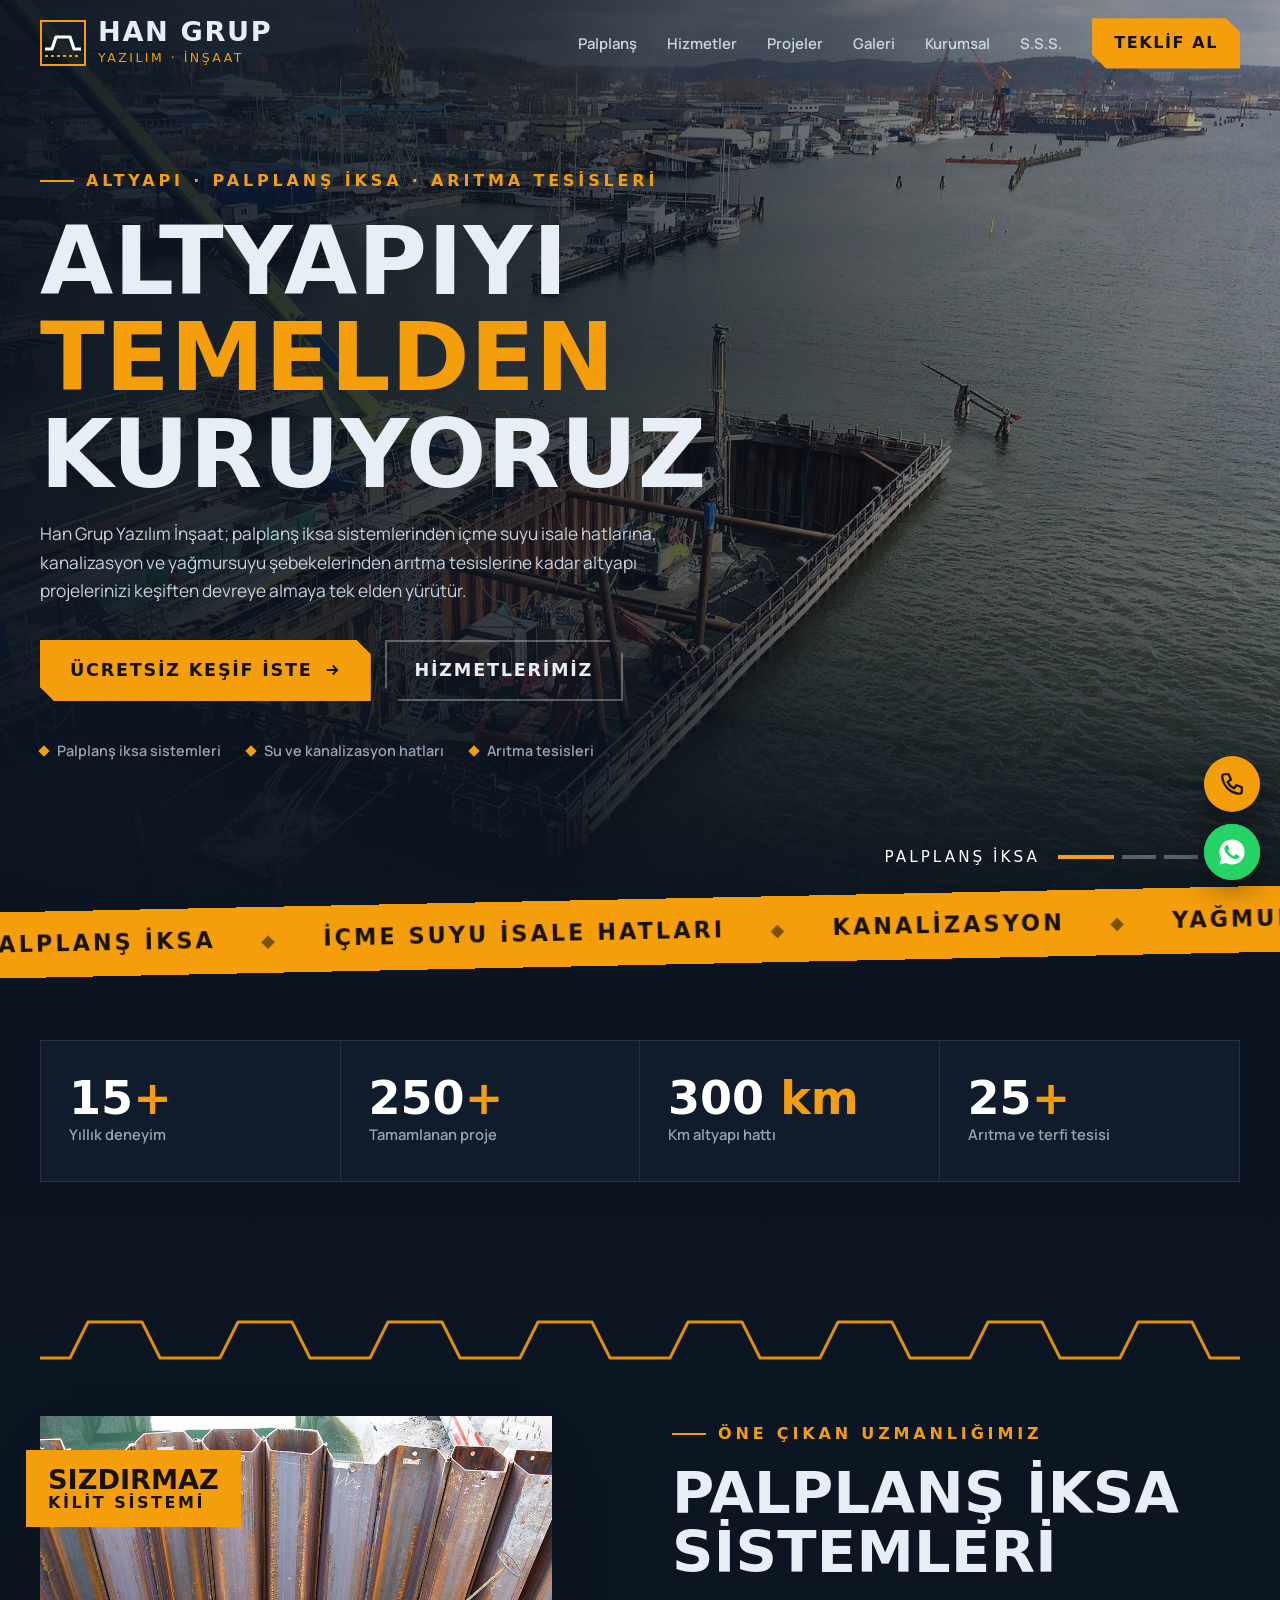
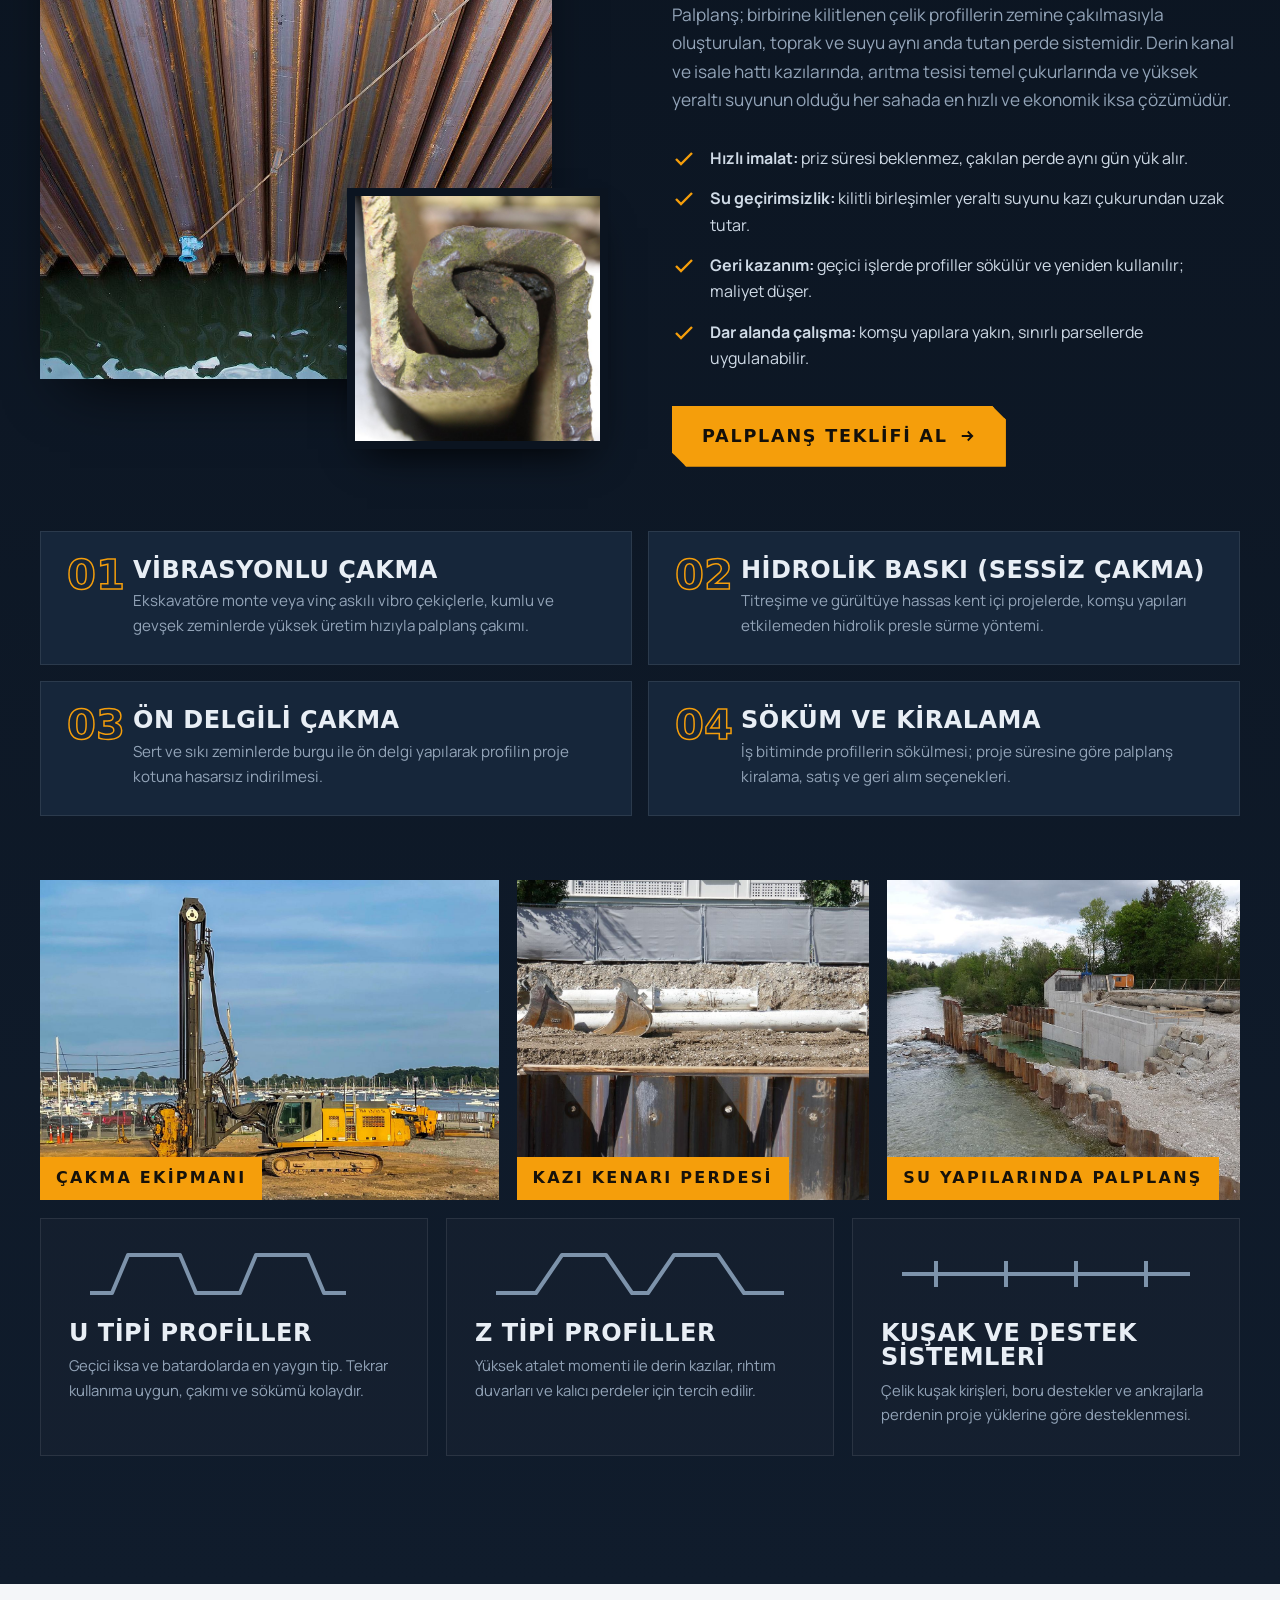
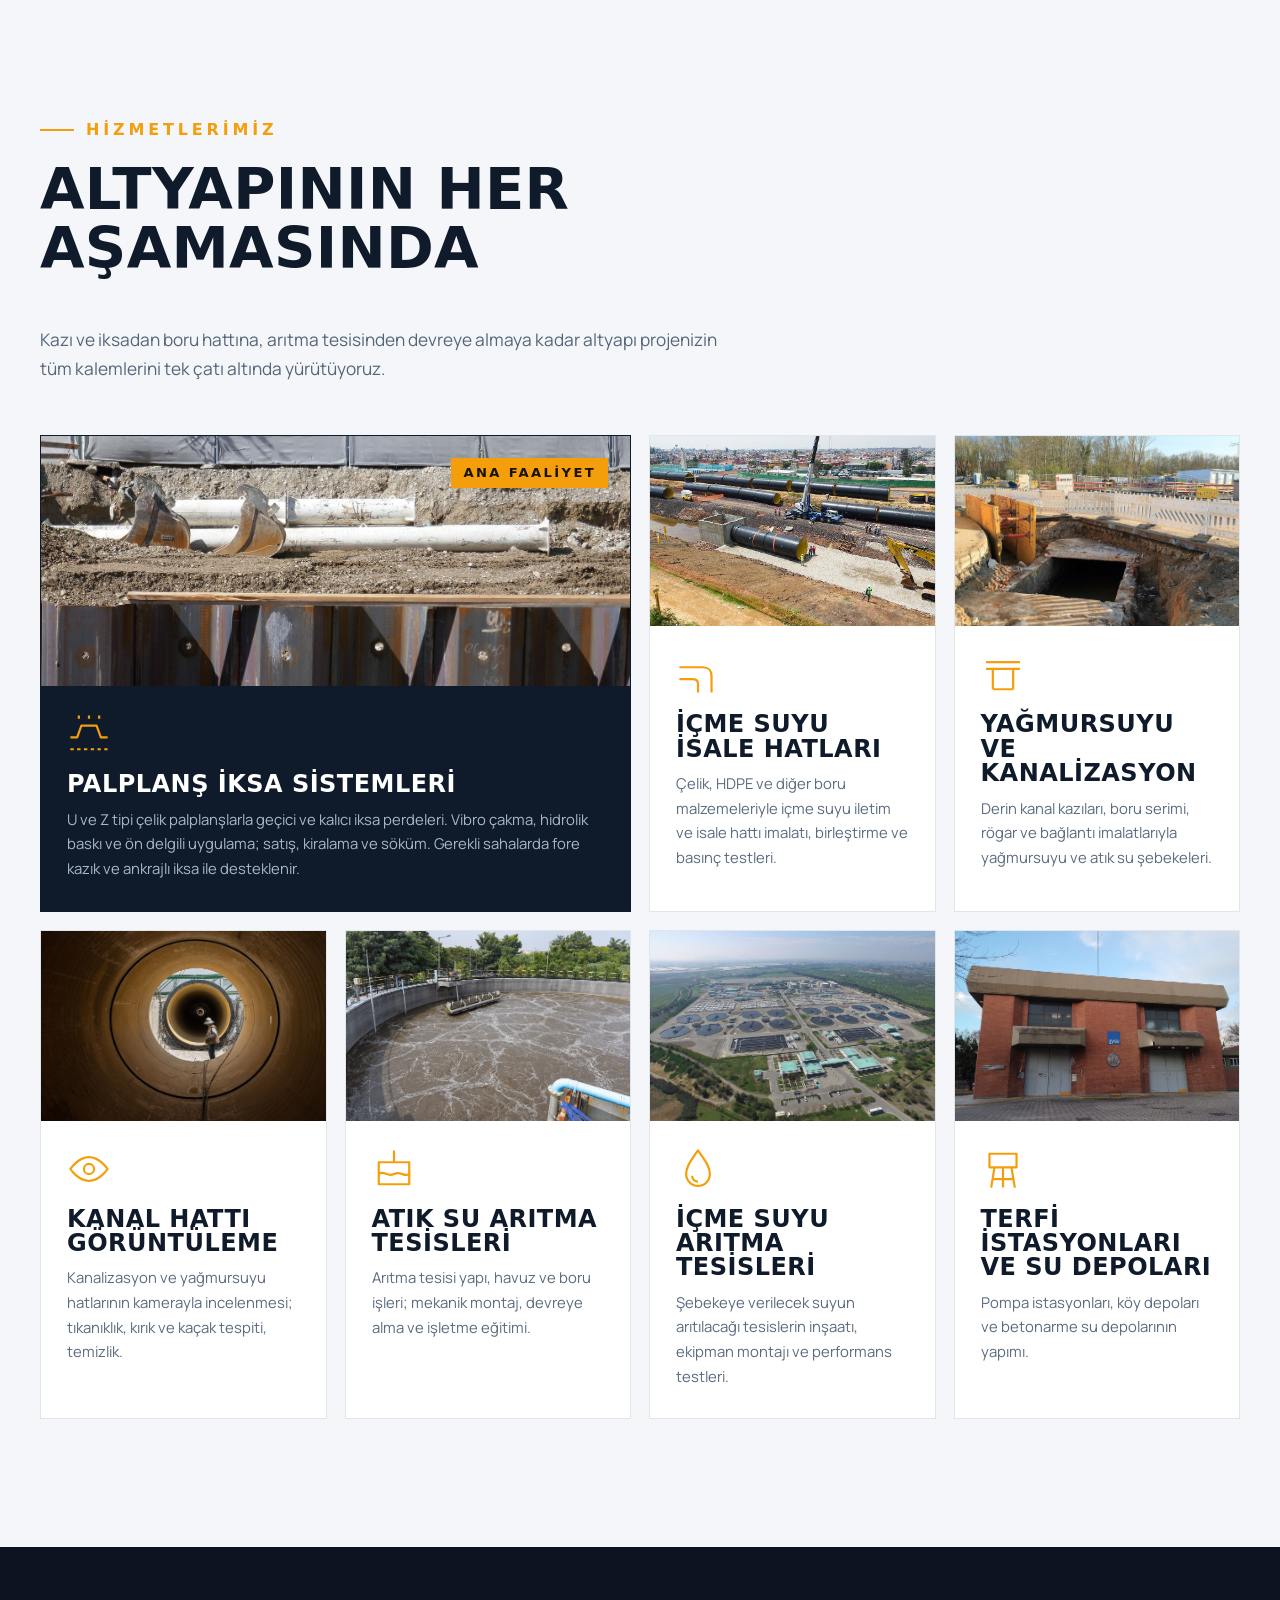
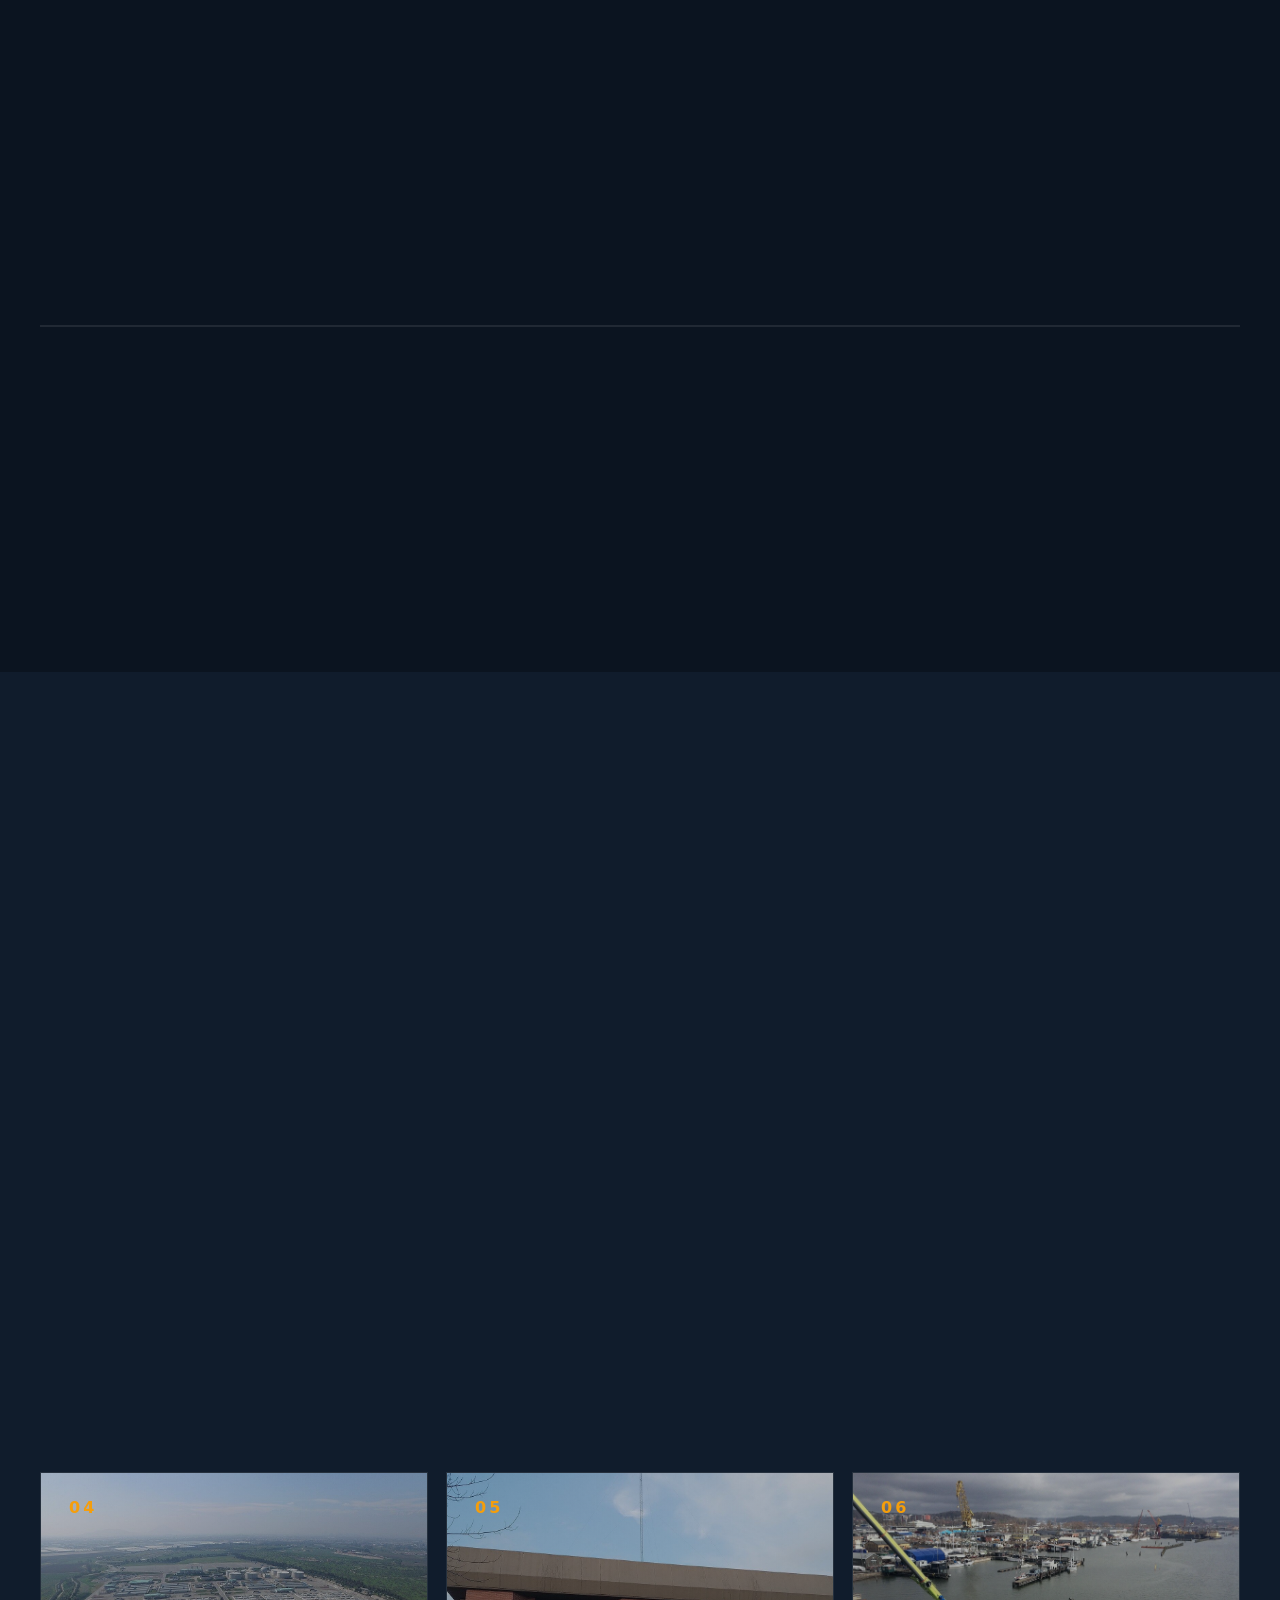
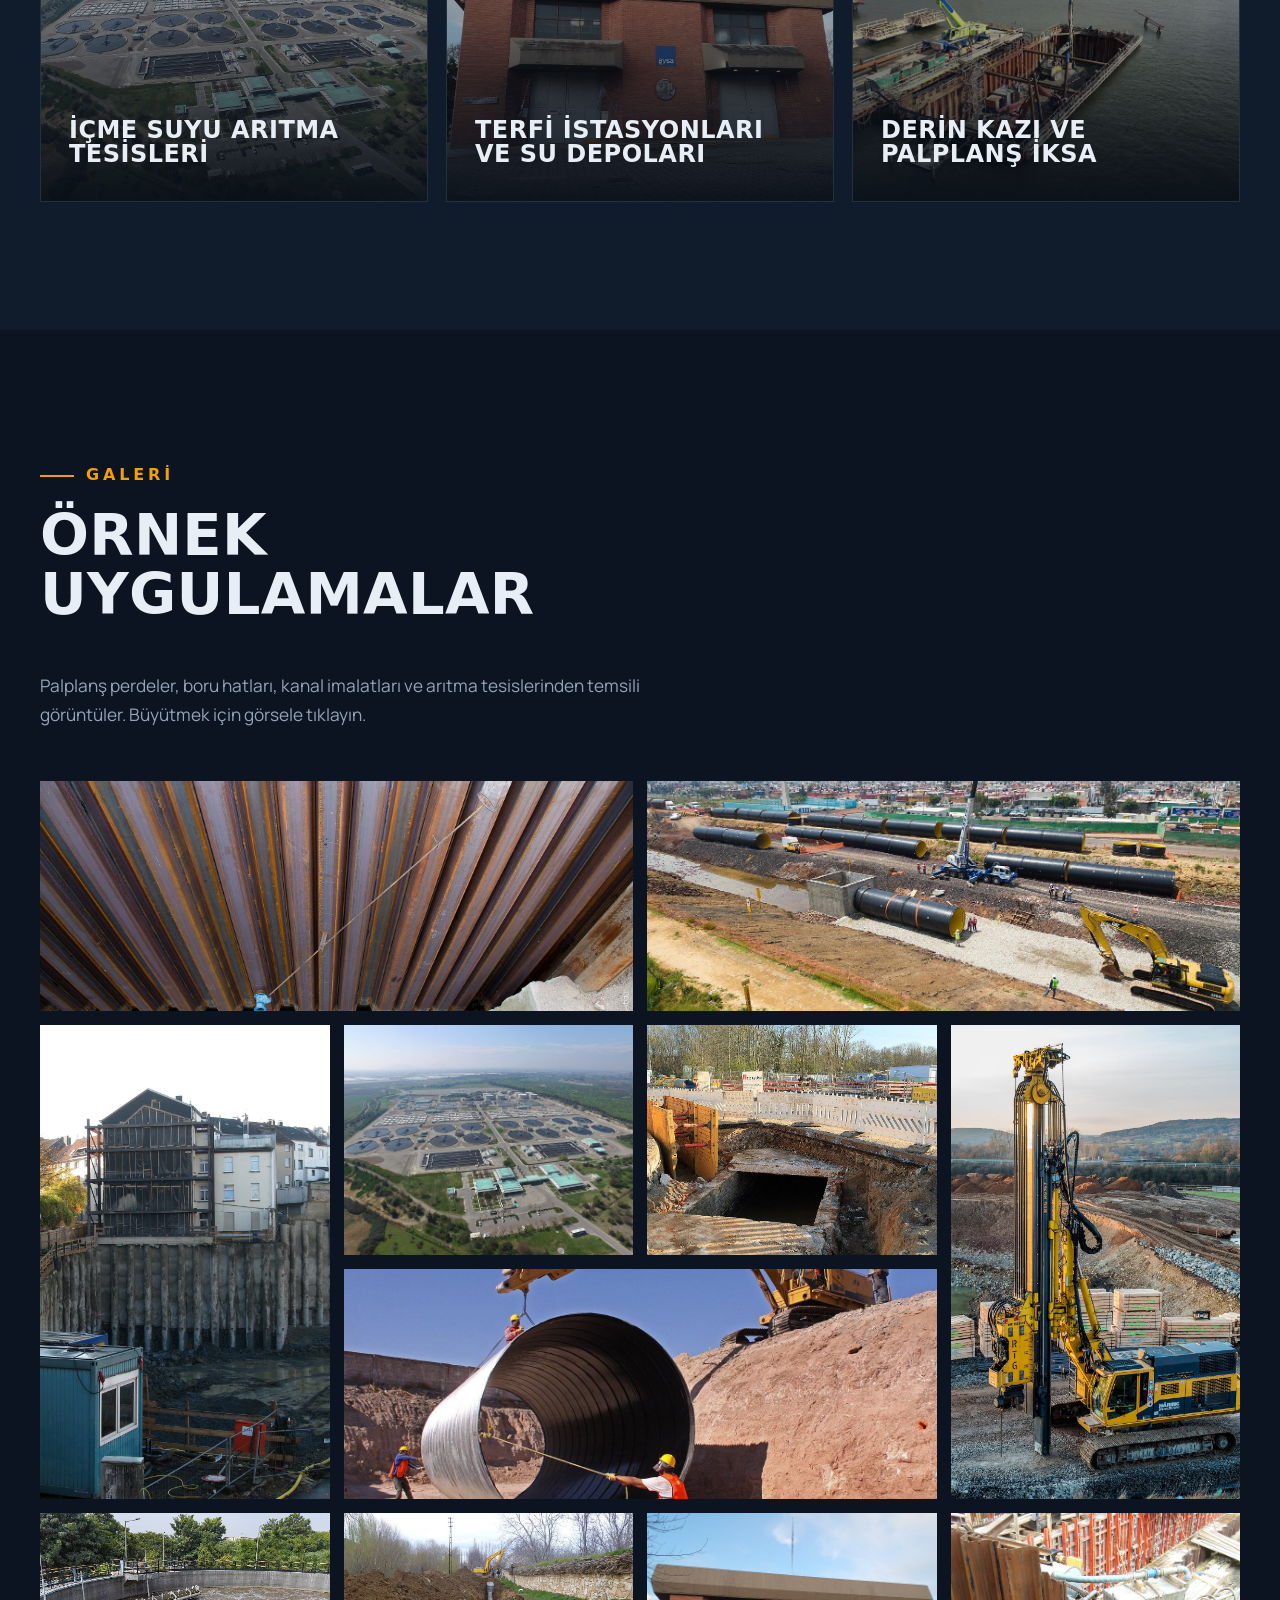
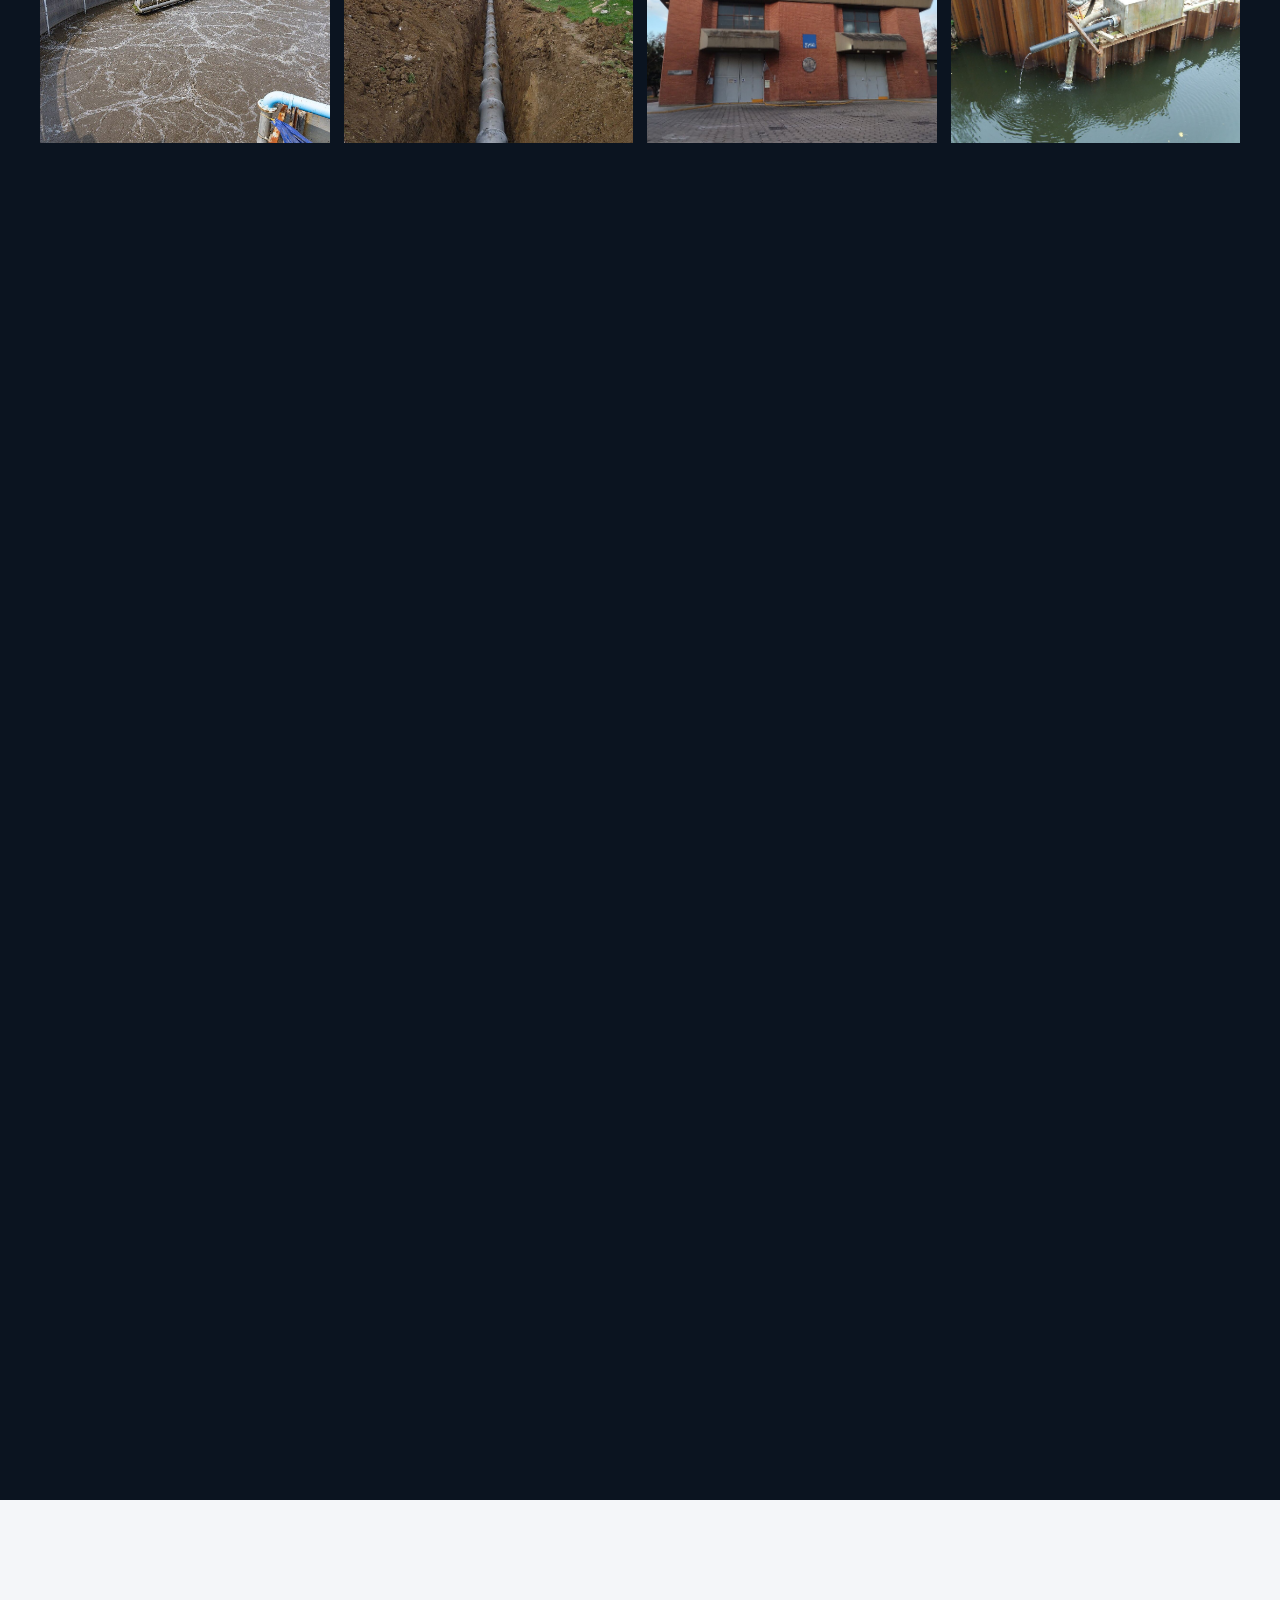
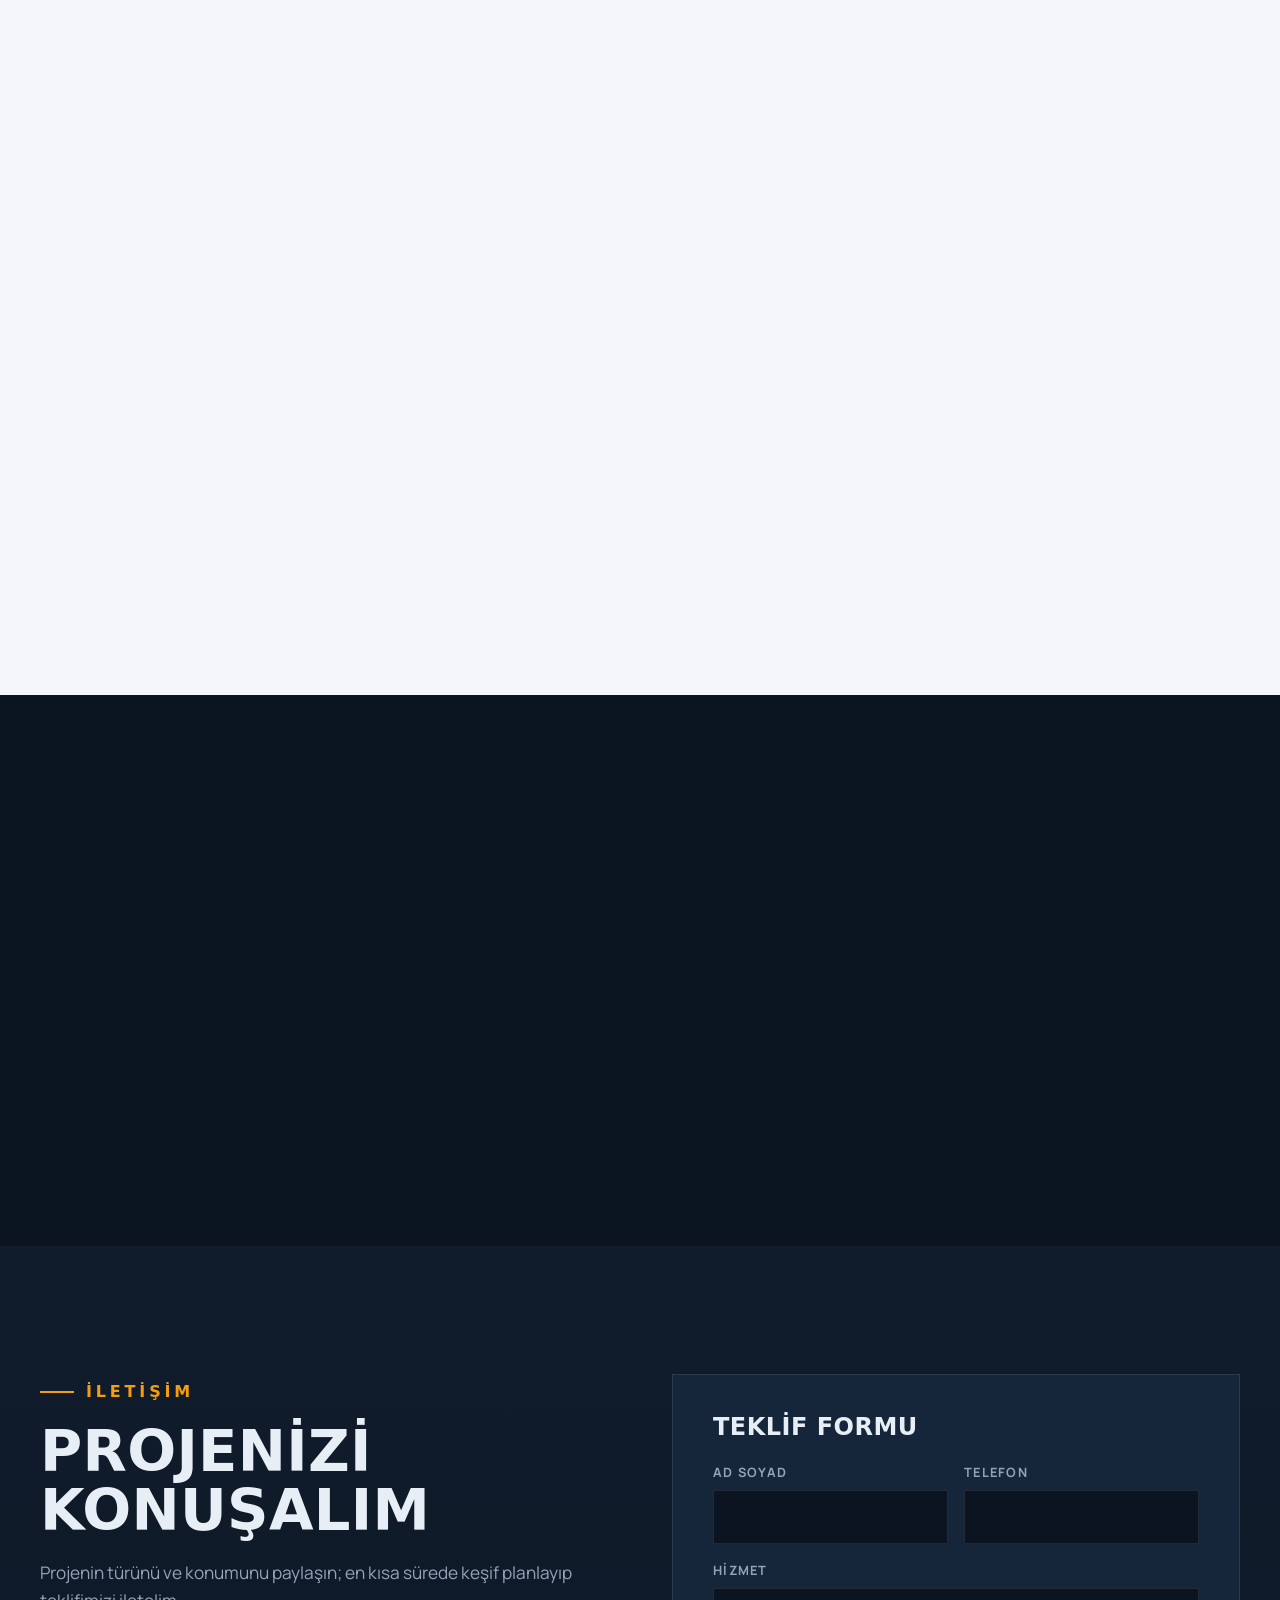
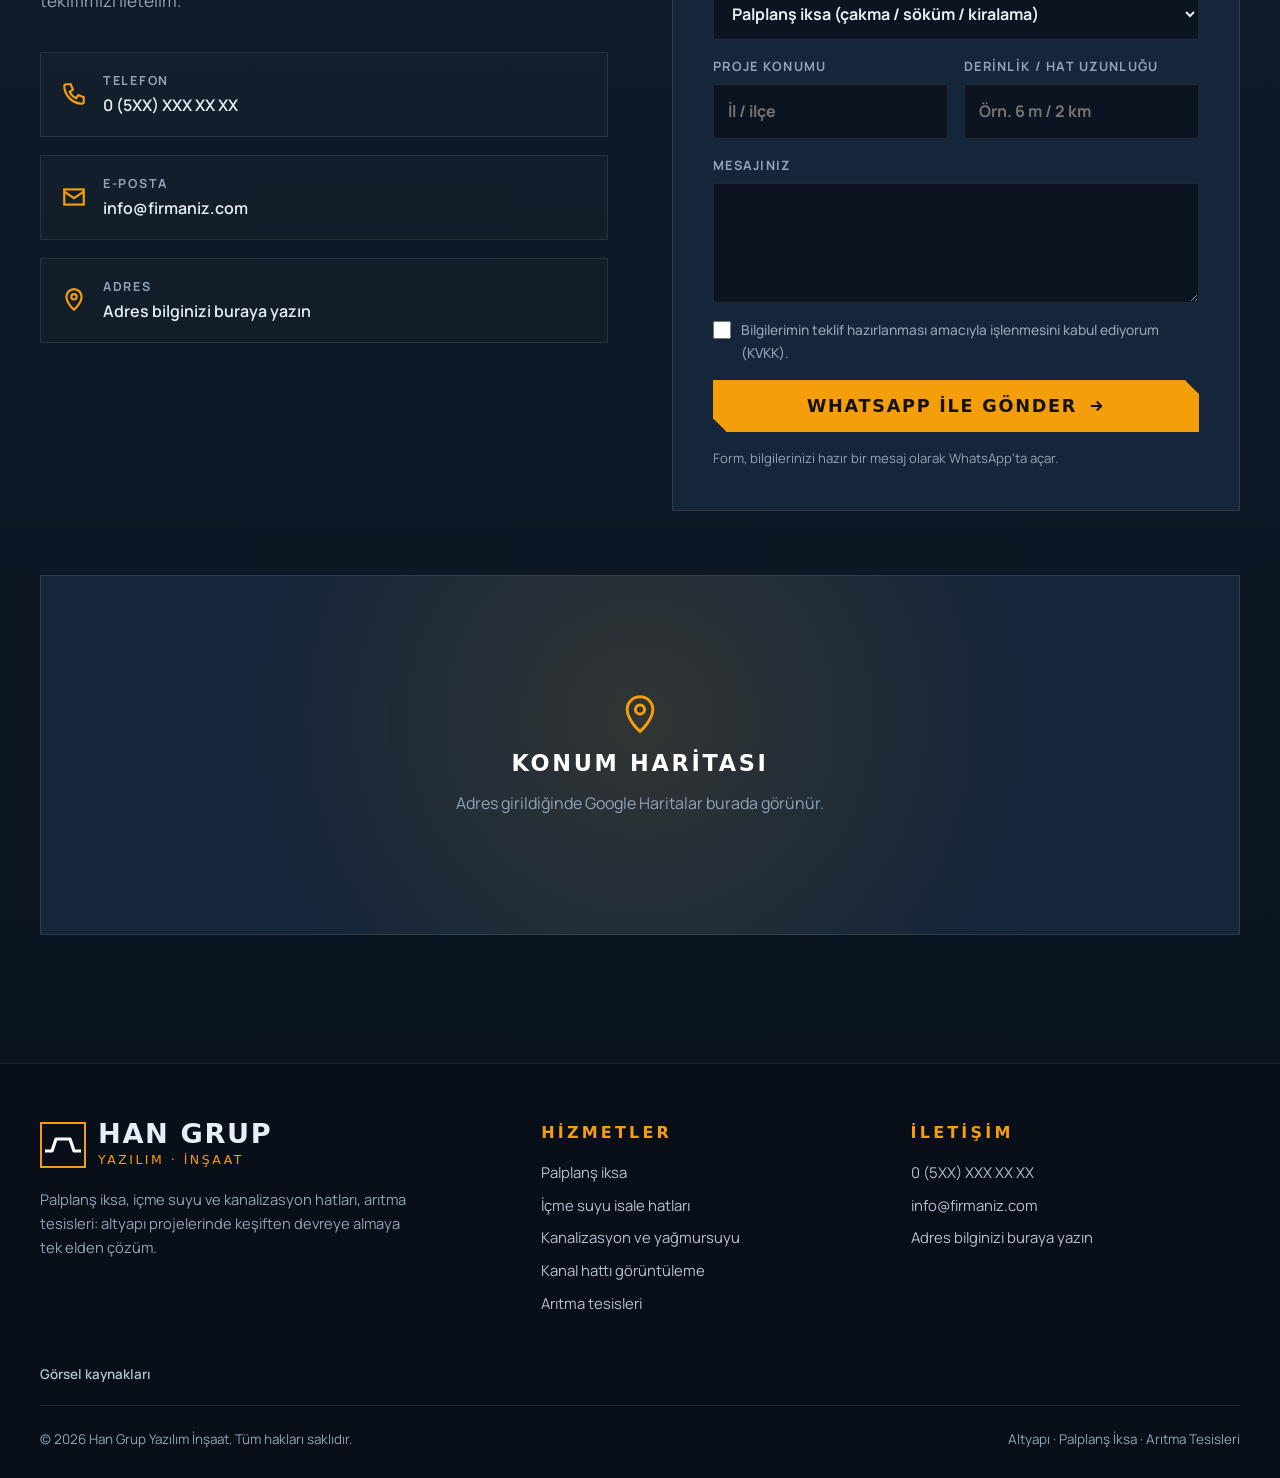
==== index.html @ 37f7a282 "Restructure site around full infrastructure scope: palplanş iksa, water and sewer lines, treatment p" ====
<!DOCTYPE html>
<html lang="tr">
<head>
<meta charset="utf-8">
<meta name="viewport" content="width=device-width, initial-scale=1">
<title>Han Grup Yazılım İnşaat | Altyapı, Palplanş İksa ve Arıtma Tesisleri</title>
<meta name="description" content="Han Grup Yazılım İnşaat; palplanş iksa sistemleri, içme suyu isale hatları, kanalizasyon ve yağmursuyu şebekeleri, kanal hattı görüntüleme ile atık su ve içme suyu arıtma tesisleri inşaatı.">
<meta name="theme-color" content="#0b1420">
<meta property="og:type" content="website">
<meta property="og:locale" content="tr_TR">
<meta property="og:title" content="Han Grup Yazılım İnşaat | Altyapı, Palplanş İksa ve Arıtma Tesisleri">
<meta property="og:description" content="Palplanş iksa, su ve kanalizasyon hatları, arıtma tesisleri: altyapı projelerinde keşiften devreye almaya tek elden çözüm.">
<meta property="og:image" content="assets/img/hero-batardo.jpg">
<meta name="twitter:card" content="summary_large_image">
<link rel="icon" href="data:image/svg+xml,%3Csvg xmlns='http://www.w3.org/2000/svg' viewBox='0 0 32 32'%3E%3Crect width='32' height='32' rx='6' fill='%230b1420'/%3E%3Cpath d='M4 20h5l3-8h8l3 8h5' fill='none' stroke='%23f59e0b' stroke-width='3' stroke-linejoin='round'/%3E%3C/svg%3E">
<style>
@font-face{font-family:"Barlow Condensed";font-weight:500;font-display:swap;src:url(assets/fonts/barlow-condensed-latin-ext-500-normal.woff2) format("woff2");unicode-range:U+0100-02BA,U+02BD-02C5,U+02C7-02CC,U+02CE-02D7,U+02DD-02FF,U+0304,U+0308,U+0329,U+1D00-1DBF,U+1E00-1E9F,U+1EF2-1EFF,U+2020,U+20A0-20AB,U+20AD-20C0,U+2113,U+2C60-2C7F,U+A720-A7FF}
@font-face{font-family:"Barlow Condensed";font-weight:500;font-display:swap;src:url(assets/fonts/barlow-condensed-latin-500-normal.woff2) format("woff2");unicode-range:U+0000-00FF,U+0131,U+0152-0153,U+02BB-02BC,U+02C6,U+02DA,U+02DC,U+0304,U+0308,U+0329,U+2000-206F,U+20AC,U+2122,U+2191,U+2193,U+2212,U+2215,U+FEFF,U+FFFD}
@font-face{font-family:"Barlow Condensed";font-weight:600;font-display:swap;src:url(assets/fonts/barlow-condensed-latin-ext-600-normal.woff2) format("woff2");unicode-range:U+0100-02BA,U+02BD-02C5,U+02C7-02CC,U+02CE-02D7,U+02DD-02FF,U+0304,U+0308,U+0329,U+1D00-1DBF,U+1E00-1E9F,U+1EF2-1EFF,U+2020,U+20A0-20AB,U+20AD-20C0,U+2113,U+2C60-2C7F,U+A720-A7FF}
@font-face{font-family:"Barlow Condensed";font-weight:600;font-display:swap;src:url(assets/fonts/barlow-condensed-latin-600-normal.woff2) format("woff2");unicode-range:U+0000-00FF,U+0131,U+0152-0153,U+02BB-02BC,U+02C6,U+02DA,U+02DC,U+0304,U+0308,U+0329,U+2000-206F,U+20AC,U+2122,U+2191,U+2193,U+2212,U+2215,U+FEFF,U+FFFD}
@font-face{font-family:"Barlow Condensed";font-weight:700;font-display:swap;src:url(assets/fonts/barlow-condensed-latin-ext-700-normal.woff2) format("woff2");unicode-range:U+0100-02BA,U+02BD-02C5,U+02C7-02CC,U+02CE-02D7,U+02DD-02FF,U+0304,U+0308,U+0329,U+1D00-1DBF,U+1E00-1E9F,U+1EF2-1EFF,U+2020,U+20A0-20AB,U+20AD-20C0,U+2113,U+2C60-2C7F,U+A720-A7FF}
@font-face{font-family:"Barlow Condensed";font-weight:700;font-display:swap;src:url(assets/fonts/barlow-condensed-latin-700-normal.woff2) format("woff2");unicode-range:U+0000-00FF,U+0131,U+0152-0153,U+02BB-02BC,U+02C6,U+02DA,U+02DC,U+0304,U+0308,U+0329,U+2000-206F,U+20AC,U+2122,U+2191,U+2193,U+2212,U+2215,U+FEFF,U+FFFD}
@font-face{font-family:"Manrope";font-weight:400;font-display:swap;src:url(assets/fonts/manrope-latin-ext-400-normal.woff2) format("woff2");unicode-range:U+0100-02BA,U+02BD-02C5,U+02C7-02CC,U+02CE-02D7,U+02DD-02FF,U+0304,U+0308,U+0329,U+1D00-1DBF,U+1E00-1E9F,U+1EF2-1EFF,U+2020,U+20A0-20AB,U+20AD-20C0,U+2113,U+2C60-2C7F,U+A720-A7FF}
@font-face{font-family:"Manrope";font-weight:400;font-display:swap;src:url(assets/fonts/manrope-latin-400-normal.woff2) format("woff2");unicode-range:U+0000-00FF,U+0131,U+0152-0153,U+02BB-02BC,U+02C6,U+02DA,U+02DC,U+0304,U+0308,U+0329,U+2000-206F,U+20AC,U+2122,U+2191,U+2193,U+2212,U+2215,U+FEFF,U+FFFD}
@font-face{font-family:"Manrope";font-weight:500;font-display:swap;src:url(assets/fonts/manrope-latin-ext-500-normal.woff2) format("woff2");unicode-range:U+0100-02BA,U+02BD-02C5,U+02C7-02CC,U+02CE-02D7,U+02DD-02FF,U+0304,U+0308,U+0329,U+1D00-1DBF,U+1E00-1E9F,U+1EF2-1EFF,U+2020,U+20A0-20AB,U+20AD-20C0,U+2113,U+2C60-2C7F,U+A720-A7FF}
@font-face{font-family:"Manrope";font-weight:500;font-display:swap;src:url(assets/fonts/manrope-latin-500-normal.woff2) format("woff2");unicode-range:U+0000-00FF,U+0131,U+0152-0153,U+02BB-02BC,U+02C6,U+02DA,U+02DC,U+0304,U+0308,U+0329,U+2000-206F,U+20AC,U+2122,U+2191,U+2193,U+2212,U+2215,U+FEFF,U+FFFD}
@font-face{font-family:"Manrope";font-weight:600;font-display:swap;src:url(assets/fonts/manrope-latin-ext-600-normal.woff2) format("woff2");unicode-range:U+0100-02BA,U+02BD-02C5,U+02C7-02CC,U+02CE-02D7,U+02DD-02FF,U+0304,U+0308,U+0329,U+1D00-1DBF,U+1E00-1E9F,U+1EF2-1EFF,U+2020,U+20A0-20AB,U+20AD-20C0,U+2113,U+2C60-2C7F,U+A720-A7FF}
@font-face{font-family:"Manrope";font-weight:600;font-display:swap;src:url(assets/fonts/manrope-latin-600-normal.woff2) format("woff2");unicode-range:U+0000-00FF,U+0131,U+0152-0153,U+02BB-02BC,U+02C6,U+02DA,U+02DC,U+0304,U+0308,U+0329,U+2000-206F,U+20AC,U+2122,U+2191,U+2193,U+2212,U+2215,U+FEFF,U+FFFD}
@font-face{font-family:"Manrope";font-weight:700;font-display:swap;src:url(assets/fonts/manrope-latin-ext-700-normal.woff2) format("woff2");unicode-range:U+0100-02BA,U+02BD-02C5,U+02C7-02CC,U+02CE-02D7,U+02DD-02FF,U+0304,U+0308,U+0329,U+1D00-1DBF,U+1E00-1E9F,U+1EF2-1EFF,U+2020,U+20A0-20AB,U+20AD-20C0,U+2113,U+2C60-2C7F,U+A720-A7FF}
@font-face{font-family:"Manrope";font-weight:700;font-display:swap;src:url(assets/fonts/manrope-latin-700-normal.woff2) format("woff2");unicode-range:U+0000-00FF,U+0131,U+0152-0153,U+02BB-02BC,U+02C6,U+02DA,U+02DC,U+0304,U+0308,U+0329,U+2000-206F,U+20AC,U+2122,U+2191,U+2193,U+2212,U+2215,U+FEFF,U+FFFD}
:root{
  --bg:#0b1420; --bg-2:#101c2c; --bg-3:#16263a;
  --line:rgba(255,255,255,.09);
  --text:#e8eef5; --muted:#93a4b8;
  --accent:#f59e0b; --accent-2:#ffb938;
  --steel:#7d93ab; --paper:#f4f6f9; --ink:#0f1b2a;
  --head:"Barlow Condensed","Arial Narrow",system-ui,sans-serif;
  --body:"Manrope",system-ui,-apple-system,"Segoe UI",sans-serif;
  --wrap:1200px;
}
*{box-sizing:border-box;margin:0;padding:0}
html{scroll-behavior:smooth;scroll-padding-top:84px;overflow-x:clip}
body{font-family:var(--body);background:var(--bg);color:var(--text);line-height:1.65;overflow-x:hidden;-webkit-font-smoothing:antialiased}
img,svg{max-width:100%;display:block}
a{color:inherit;text-decoration:none}
ul{list-style:none}
.wrap{width:min(var(--wrap),100% - 40px);margin-inline:auto}
h1,h2,h3{font-family:var(--head);font-weight:700;line-height:1.02;letter-spacing:.005em;text-transform:uppercase}
h2{font-size:clamp(2.2rem,5vw,3.6rem)}
h3{font-size:1.5rem;letter-spacing:.02em}
section{padding:clamp(72px,10vw,128px) 0;position:relative}
.eyebrow{display:inline-flex;align-items:center;gap:12px;font-family:var(--head);font-weight:600;font-size:1rem;letter-spacing:.24em;text-transform:uppercase;color:var(--accent);margin-bottom:18px}
.eyebrow::before{content:"";width:34px;height:2px;background:var(--accent)}
.hero .lead{color:#c6d2df}
.lead{color:var(--muted);font-size:1.08rem;max-width:62ch;margin-top:18px}
.btn{display:inline-flex;align-items:center;gap:10px;font-family:var(--head);font-weight:600;font-size:1.1rem;letter-spacing:.1em;text-transform:uppercase;padding:14px 28px;border:2px solid var(--accent);background:var(--accent);color:#14100a;cursor:pointer;transition:transform .25s,background .25s,color .25s,box-shadow .25s;clip-path:polygon(0 0,calc(100% - 14px) 0,100% 14px,100% 100%,14px 100%,0 calc(100% - 14px))}
.btn:hover{transform:translateY(-3px);background:var(--accent-2);border-color:var(--accent-2)}
.btn.ghost{background:transparent;color:var(--text);border-color:rgba(255,255,255,.3)}
.btn.ghost:hover{border-color:var(--accent);color:var(--accent)}
.btn svg{width:18px;height:18px;transition:transform .25s}
.btn:hover svg{transform:translateX(4px)}

/* ---------- Header ---------- */
header{position:fixed;inset:0 0 auto 0;z-index:50;transition:background .3s,box-shadow .3s,padding .3s;padding:18px 0}
header.scrolled{background:rgba(11,20,32,.92);backdrop-filter:blur(12px);box-shadow:0 1px 0 var(--line);padding:10px 0}
.nav{display:flex;align-items:center;justify-content:space-between;gap:24px}
.logo{display:flex;align-items:center;gap:12px}
.logo svg{width:46px;height:46px;flex:none}
.logo b{font-family:var(--head);font-size:1.7rem;letter-spacing:.06em;line-height:1;display:block}
.logo small{font-family:var(--head);font-size:.78rem;letter-spacing:.2em;color:var(--accent);text-transform:uppercase;display:block;margin-top:3px;white-space:nowrap}
.menu{display:flex;align-items:center;gap:30px}
.menu a:not(.btn){font-weight:600;font-size:.93rem;color:#c9d5e2;position:relative;padding:6px 0}
.menu a:not(.btn)::after{content:"";position:absolute;left:0;bottom:0;height:2px;width:100%;background:var(--accent);transform:scaleX(0);transform-origin:right;transition:transform .3s}
.menu a:not(.btn):hover::after,.menu a.active::after{transform:scaleX(1);transform-origin:left}
.menu a.active{color:#fff}
.menu .btn{padding:10px 20px;font-size:1rem}
.burger{display:none;background:none;border:0;width:44px;height:44px;cursor:pointer;position:relative}
.burger span{position:absolute;left:10px;right:10px;height:2px;background:#fff;transition:transform .3s,opacity .3s,top .3s}
.burger span:nth-child(1){top:14px}.burger span:nth-child(2){top:21px}.burger span:nth-child(3){top:28px}
.burger[aria-expanded=true] span:nth-child(1){top:21px;transform:rotate(45deg)}
.burger[aria-expanded=true] span:nth-child(2){opacity:0}
.burger[aria-expanded=true] span:nth-child(3){top:21px;transform:rotate(-45deg)}

/* ---------- Hero ---------- */
.hero{min-height:100svh;display:flex;align-items:center;padding:110px 0 0;overflow:hidden;position:relative;
  background:radial-gradient(1100px 600px at 85% 10%,rgba(245,158,11,.13),transparent 60%),linear-gradient(180deg,#0b1420 0%,#0e1a2a 100%)}
.slides{position:absolute;inset:0;overflow:hidden}
.slides img{position:absolute;inset:0;width:100%;height:100%;object-fit:cover;opacity:0;transition:opacity 1.8s ease}
.slides img.on{opacity:1;animation:kb 8s linear forwards}
@keyframes kb{from{transform:scale(1.02)}to{transform:scale(1.14)}}
.hero::before{content:"";position:absolute;inset:0;z-index:1;background:linear-gradient(90deg,rgba(11,20,32,.95) 0%,rgba(11,20,32,.78) 42%,rgba(11,20,32,.28) 100%),linear-gradient(0deg,rgba(11,20,32,.9) 0%,transparent 35%)}
.hero-grid{z-index:2;padding-bottom:84px}
.slide-nav{position:absolute;left:0;right:0;bottom:30px;z-index:2;display:flex;justify-content:flex-end;align-items:center;gap:18px}
.slide-nav .cap{font-family:var(--head);letter-spacing:.2em;text-transform:uppercase;font-size:.95rem;color:#fff}
.dots{display:flex;gap:8px}
.dots button{width:34px;height:4px;border:0;background:rgba(255,255,255,.3);cursor:pointer;transition:background .3s,width .3s;padding:0}
.dots button.on{background:var(--accent);width:56px}
.hero-grid{display:grid;grid-template-columns:minmax(0,760px);gap:40px;align-items:center;position:relative}
.hero h1{font-size:clamp(3rem,7.4vw,6.2rem)}
.hero h1 .ln{display:block;overflow:hidden}
.hero h1 .ln>span{display:block;transform:translateY(105%);animation:rise .9s cubic-bezier(.2,.8,.2,1) forwards}
.hero h1 .ln:nth-child(2)>span{animation-delay:.12s}
.hero h1 .ln:nth-child(3)>span{animation-delay:.24s}
.hero h1 em{font-style:normal;color:var(--accent)}
@keyframes rise{to{transform:none}}
.fade{opacity:0;animation:fadeup .9s .5s forwards}
.fade.d2{animation-delay:.7s}.fade.d3{animation-delay:.9s}
@keyframes fadeup{from{opacity:0;transform:translateY(18px)}to{opacity:1;transform:none}}
.hero .cta{display:flex;flex-wrap:wrap;gap:14px;margin-top:34px}
.hero-tags{display:flex;flex-wrap:wrap;gap:10px 26px;margin-top:38px;color:var(--muted);font-size:.9rem;font-weight:600}
.hero-tags li{display:flex;align-items:center;gap:9px}
.hero-tags li::before{content:"";width:8px;height:8px;background:var(--accent);transform:rotate(45deg)}

/* ---------- Marquee ---------- */
.marquee{background:var(--accent);color:#17120a;overflow:hidden;padding:14px 0;transform:rotate(-1.2deg) scale(1.03);position:relative;z-index:3}
.marquee div{display:flex;gap:44px;width:max-content;animation:marq 34s linear infinite;font-family:var(--head);font-weight:700;font-size:1.35rem;letter-spacing:.14em;text-transform:uppercase;white-space:nowrap}
.marquee span::after{content:"◆";margin-left:44px;font-size:.8em;opacity:.55}
@keyframes marq{to{transform:translateX(-50%)}}

/* ---------- Stats ---------- */
.stats{padding:76px 0 0}
.stats-grid{display:grid;grid-template-columns:repeat(4,1fr);border:1px solid var(--line);background:var(--bg-2)}
.stat{padding:34px 28px;border-right:1px solid var(--line);position:relative;overflow:hidden}
.stat:last-child{border-right:0}
.stat::after{content:"";position:absolute;left:0;bottom:0;height:3px;width:100%;background:var(--accent);transform:scaleX(0);transform-origin:left;transition:transform .5s}
.stat:hover::after{transform:scaleX(1)}
.stat b{white-space:nowrap;font-family:var(--head);font-size:clamp(2.2rem,3.6vw,3.3rem);line-height:1;display:block;color:#fff}
.stat b i{font-style:normal;color:var(--accent)}
.stat>span{color:var(--muted);font-weight:600;font-size:.92rem}

/* ---------- Palplanş feature ---------- */
.feature{background:linear-gradient(180deg,var(--bg) 0%,var(--bg-2) 100%)}
.profile-line{width:100%;height:60px;margin:0 0 46px;color:var(--accent);opacity:.9}
.profile-line path{stroke-dasharray:3200;stroke-dashoffset:3200;transition:stroke-dashoffset 3s ease}
.profile-line.in path{stroke-dashoffset:0}
.feature-grid{display:grid;grid-template-columns:1fr 1fr;gap:64px;align-items:start}
.checks{margin-top:30px;display:grid;gap:14px}
.checks li{display:flex;gap:14px;align-items:flex-start;color:#cfdae6}
.checks svg{flex:none;width:24px;height:24px;color:var(--accent);margin-top:2px}
.methods{display:grid;gap:16px}
.method{background:var(--bg-3);border:1px solid var(--line);padding:26px 28px 26px 92px;position:relative;transition:transform .35s,border-color .35s,background .35s}
.method:hover{transform:translateX(10px);border-color:rgba(245,158,11,.55);background:#1a2d44}
.method .no{position:absolute;left:26px;top:22px;font-family:var(--head);font-weight:700;font-size:2.6rem;line-height:1;color:transparent;-webkit-text-stroke:1.5px var(--accent)}
.method p{color:var(--muted);font-size:.95rem;margin-top:6px}
.types{display:grid;grid-template-columns:repeat(3,1fr);gap:18px;margin-top:64px}
.type{border:1px solid var(--line);padding:28px;background:rgba(255,255,255,.02)}
.type svg{height:54px;width:100%;color:var(--steel);margin-bottom:20px;transition:color .3s}
.type:hover svg{color:var(--accent)}
.type p{color:var(--muted);font-size:.93rem;margin-top:8px}

/* ---------- Services ---------- */
.services{background:var(--paper);color:var(--ink)}
.services .lead{color:#55657a}
.head-row{display:flex;justify-content:space-between;align-items:end;gap:30px;flex-wrap:wrap;margin-bottom:52px}
.cards{display:grid;grid-template-columns:repeat(4,1fr);gap:18px}
.card{background:#fff;padding:32px 26px 30px;position:relative;overflow:hidden;border:1px solid #e1e6ed;transition:transform .35s,box-shadow .35s;isolation:isolate}
.card::before{content:"";position:absolute;inset:0;background:var(--ink);transform:translateY(101%);transition:transform .45s cubic-bezier(.2,.8,.2,1);z-index:-1}
.card:hover{transform:translateY(-8px);box-shadow:0 26px 50px -24px rgba(15,27,42,.5)}
.card:hover::before{transform:none}
.card:hover h3{color:#fff}.card:hover p{color:#a9b8c9}
.card .ico{width:52px;height:52px;color:var(--accent);margin-bottom:22px}
.card h3{transition:color .3s}
.card p{color:#5b6b7f;font-size:.93rem;margin-top:10px;transition:color .3s}
.card.main{grid-column:span 2;background:var(--ink);color:#fff;border-color:var(--ink)}
.card.main::before{background:var(--accent)}
.card.main p{color:#a9b8c9}
.card.main:hover h3,.card.main:hover p{color:#17120a}
.card.main:hover .ico{color:#17120a}
.card.main .tag{position:absolute;top:22px;right:22px;font-family:var(--head);letter-spacing:.18em;font-size:.82rem;text-transform:uppercase;background:var(--accent);color:#17120a;padding:4px 12px;font-weight:700}
.card.main:hover .tag{background:#17120a;color:var(--accent)}

/* ---------- Process ---------- */
.steps{display:grid;grid-template-columns:repeat(4,1fr);gap:0;margin-top:56px;position:relative}
.steps::before{content:"";position:absolute;top:27px;left:0;height:2px;width:100%;background:var(--line)}
.steps::after{content:"";position:absolute;top:27px;left:0;height:2px;width:100%;background:var(--accent);transform:scaleX(0);transform-origin:left;transition:transform 2.2s ease .2s}
.steps.in::after{transform:scaleX(1)}
.step{padding-right:28px;position:relative;z-index:1}
.step .dot{width:56px;height:56px;display:grid;place-items:center;background:var(--bg);border:2px solid var(--accent);font-family:var(--head);font-weight:700;font-size:1.5rem;color:var(--accent);transform:rotate(45deg);margin:0 0 34px 8px}
.step .dot span{transform:rotate(-45deg)}
.step p{color:var(--muted);font-size:.94rem;margin-top:8px}

/* ---------- Areas ---------- */
.areas{background:var(--bg-2)}
.area-grid{display:grid;grid-template-columns:repeat(3,1fr);gap:18px;margin-top:52px}
.area{position:relative;min-height:250px;padding:28px;display:flex;flex-direction:column;justify-content:flex-end;overflow:hidden;border:1px solid var(--line);background:linear-gradient(160deg,#1b2f47,#0f1b2a)}
.area svg.bgp{position:absolute;inset:auto -10% 0 -10%;width:120%;height:70%;color:rgba(255,255,255,.07);transition:transform .6s,color .4s}
.area:hover svg.bgp{transform:translateY(-14px);color:rgba(245,158,11,.3)}
.area .n{position:absolute;top:22px;left:28px;font-family:var(--head);color:var(--accent);letter-spacing:.2em;font-weight:600}
.area h3,.area p{position:relative}
.area p{color:var(--muted);font-size:.92rem;margin-top:6px;max-height:0;opacity:0;overflow:hidden;transition:max-height .5s,opacity .4s}
.area:hover p,.area:focus-within p{max-height:120px;opacity:1}

/* ---------- Why ---------- */
.why-grid{display:grid;grid-template-columns:.9fr 1.1fr;gap:64px;align-items:center}
.why-list{display:grid;grid-template-columns:1fr 1fr;gap:18px}
.why{padding:26px;border:1px solid var(--line);background:var(--bg-2);transition:border-color .3s,transform .3s}
.why:hover{border-color:var(--accent);transform:translateY(-5px)}
.why svg{width:34px;height:34px;color:var(--accent);margin-bottom:14px}
.why p{color:var(--muted);font-size:.92rem;margin-top:6px}

/* ---------- FAQ ---------- */
.faq{background:var(--paper);color:var(--ink)}
.faq-grid{display:grid;grid-template-columns:.8fr 1.2fr;gap:64px}
details{border-bottom:1px solid #d5dce6}
summary{list-style:none;cursor:pointer;padding:22px 44px 22px 0;font-weight:700;font-size:1.05rem;position:relative}
summary::-webkit-details-marker{display:none}
summary::after{content:"+";position:absolute;right:6px;top:50%;transform:translateY(-50%);font-family:var(--head);font-size:2rem;color:var(--accent);transition:transform .3s}
details[open] summary::after{transform:translateY(-50%) rotate(45deg)}
details p{padding:0 0 24px;color:#55657a;max-width:64ch}

/* ---------- CTA + Contact ---------- */
.contact{background:linear-gradient(180deg,var(--bg-2),var(--bg))}
.contact-grid{display:grid;grid-template-columns:1fr 1fr;gap:64px}
.info{display:grid;gap:18px;margin-top:36px}
.info a,.info div{display:flex;gap:16px;align-items:center;padding:18px 20px;border:1px solid var(--line);background:rgba(255,255,255,.02);transition:border-color .3s,transform .3s}
.info a:hover{border-color:var(--accent);transform:translateX(6px)}
.info svg{width:26px;height:26px;color:var(--accent);flex:none}
.info small{display:block;color:var(--muted);font-size:.78rem;letter-spacing:.14em;text-transform:uppercase;font-weight:700}
.info b{font-weight:600}
form{background:var(--bg-3);border:1px solid var(--line);padding:clamp(24px,4vw,40px);display:grid;gap:16px;grid-template-columns:1fr 1fr}
form h3{grid-column:1/-1;margin-bottom:6px}
label{display:grid;gap:7px;font-size:.8rem;font-weight:700;letter-spacing:.1em;text-transform:uppercase;color:var(--muted)}
label.full{grid-column:1/-1}
input,select,textarea{font:inherit;font-size:1rem;letter-spacing:0;text-transform:none;color:var(--text);background:var(--bg);border:1px solid var(--line);padding:13px 14px;outline:0;transition:border-color .25s,box-shadow .25s;width:100%;border-radius:0}
input:focus,select:focus,textarea:focus{border-color:var(--accent);box-shadow:0 0 0 3px rgba(245,158,11,.18)}
textarea{min-height:120px;resize:vertical}
form .btn{grid-column:1/-1;justify-content:center}
form .note{grid-column:1/-1;font-size:.82rem;color:var(--muted)}

/* ---------- Footer ---------- */
footer{border-top:1px solid var(--line);padding:56px 0 28px;background:#080f18}
.foot{display:grid;grid-template-columns:1.4fr 1fr 1fr;gap:40px}
.foot p{color:var(--muted);font-size:.92rem;margin-top:16px;max-width:42ch}
.foot h4{font-family:var(--head);letter-spacing:.2em;text-transform:uppercase;color:var(--accent);font-size:1rem;margin-bottom:14px}
.foot li{margin-bottom:8px;color:#b4c2d2;font-size:.93rem}
.foot li a:hover{color:var(--accent)}
.copy{margin-top:44px;padding-top:22px;border-top:1px solid var(--line);color:var(--muted);font-size:.84rem;display:flex;justify-content:space-between;flex-wrap:wrap;gap:10px}
.fab{position:fixed;right:20px;bottom:20px;z-index:40;width:56px;height:56px;border-radius:50%;background:#25d366;display:grid;place-items:center;box-shadow:0 10px 30px rgba(0,0,0,.4);transition:transform .3s}
.fab:hover{transform:scale(1.1)}
.fab svg{width:30px;height:30px;color:#fff}
.top{position:fixed;right:24px;bottom:158px;z-index:40;width:48px;height:48px;background:var(--bg-3);border:1px solid var(--line);color:#fff;cursor:pointer;opacity:0;pointer-events:none;transition:opacity .3s,transform .3s;transform:translateY(10px)}
.top.show{opacity:1;pointer-events:auto;transform:none}
.top:hover{border-color:var(--accent);color:var(--accent)}

/* ---------- Photos ---------- */
.collage{position:relative;padding:0 56px 70px 0}
.collage img{object-fit:cover;width:100%}
.collage .c1{aspect-ratio:4/4.4;box-shadow:0 30px 60px -30px #000}
.collage .c2{position:absolute;right:0;bottom:0;width:46%;aspect-ratio:1;border:8px solid var(--bg);box-shadow:0 20px 40px -20px #000}
.collage .badge{position:absolute;left:-14px;top:34px;background:var(--accent);color:#17120a;padding:16px 22px;font-family:var(--head);text-transform:uppercase;line-height:1.05;animation:float 5s ease-in-out infinite}
.collage .badge b{display:block;font-size:1.7rem}.collage .badge span{letter-spacing:.16em;font-weight:600}
@keyframes float{50%{transform:translateY(-10px)}}
.methods{grid-template-columns:repeat(2,1fr);margin-top:64px}
.band{display:grid;grid-template-columns:1.3fr 1fr 1fr;gap:18px;margin-top:64px}
.band figure,.card figure,.gal .g,.area{overflow:hidden}
.band figure{position:relative;height:320px}
.band img,.card figure img,.gal img,.area>img{width:100%;height:100%;object-fit:cover;transition:transform .9s cubic-bezier(.2,.8,.2,1),filter .5s}
.band figure:hover img,.card:hover figure img,.gal .g:hover img,.area:hover>img{transform:scale(1.08)}
.band figcaption{position:absolute;left:0;bottom:0;background:var(--accent);color:#17120a;font-family:var(--head);font-weight:700;letter-spacing:.14em;text-transform:uppercase;padding:8px 16px}
.types{margin-top:18px}
.card{padding:0}
.card figure{height:190px}
.card.main figure{height:250px}
.card .cb{padding:26px 26px 30px}
.card .ico{width:44px;height:44px;margin-bottom:16px}
.area{min-height:330px;background:#0f1b2a}
.area>img{position:absolute;inset:0;filter:saturate(.85)}
.area::after{content:"";position:absolute;inset:0;background:linear-gradient(0deg,rgba(8,15,24,.95) 0%,rgba(8,15,24,.35) 55%,rgba(8,15,24,.25) 100%);transition:background .4s}
.area:hover::after{background:linear-gradient(0deg,rgba(8,15,24,.97) 0%,rgba(8,15,24,.7) 60%,rgba(245,158,11,.25) 100%)}
.area .n,.area h3,.area p{z-index:1}
.area p{color:#c6d2df}
.gal{display:grid;grid-template-columns:repeat(4,1fr);grid-auto-rows:230px;grid-auto-flow:dense;gap:14px}
.gal .g{position:relative;border:0;padding:0;cursor:zoom-in;background:var(--bg-2);display:block}
.gal .g.w{grid-column:span 2}.gal .g.t{grid-row:span 2}
.gal .g span{position:absolute;inset:auto 0 0 0;padding:34px 16px 14px;text-align:left;color:#fff;font-family:var(--head);font-size:1.15rem;letter-spacing:.08em;text-transform:uppercase;background:linear-gradient(0deg,rgba(8,15,24,.9),transparent);transform:translateY(100%);transition:transform .4s}
.gal .g:hover span,.gal .g:focus-visible span{transform:none}
.lb{position:fixed;inset:0;z-index:100;background:rgba(5,9,15,.94);display:grid;place-items:center;align-content:center;gap:14px;opacity:0;pointer-events:none;transition:opacity .3s;padding:20px}
.lb.open{opacity:1;pointer-events:auto}
.lb img{max-width:min(1200px,94vw);max-height:80vh;cursor:pointer;box-shadow:0 30px 80px #000}
.lb p{font-family:var(--head);letter-spacing:.16em;text-transform:uppercase;color:#fff}
.lb button{position:absolute;top:16px;right:22px;background:none;border:0;color:#fff;font-size:2.6rem;cursor:pointer;line-height:1}
.why-img{margin-top:40px;width:100%;height:240px;object-fit:cover}
.cta-band{background:linear-gradient(rgba(11,20,32,.82),rgba(11,20,32,.82)),url(assets/img/palplans-ust.jpg) center/cover fixed;text-align:center;padding:clamp(80px,11vw,140px) 0}
.cta-band h2 em{font-style:normal;color:var(--accent)}
.cta-band .btn{margin-top:34px}
.credits{margin-top:40px;border:0;color:var(--muted);font-size:.8rem}
.credits summary{padding:0;font-size:.84rem;font-weight:600;color:#b4c2d2;display:inline-block}
.credits summary::after{display:none}
.credits p{padding:10px 0 0;color:var(--muted);max-width:none}
.credits a{text-decoration:underline}
.copy{margin-top:20px!important}

/* ---------- Add-ons ---------- */
.pre{position:fixed;inset:0;z-index:200;background:var(--bg);display:grid;place-items:center;align-content:center;gap:18px;transition:opacity .6s,visibility .6s}
.pre.done{opacity:0;visibility:hidden}
.pre svg{width:74px;height:74px;animation:float 1.6s ease-in-out infinite}
.pre b{font-family:var(--head);font-size:1.8rem;letter-spacing:.3em}
.pre i{width:180px;height:3px;background:rgba(255,255,255,.12);position:relative;overflow:hidden}
.pre i::after{content:"";position:absolute;inset:0;background:var(--accent);animation:load 1.1s ease-in-out infinite}
@keyframes load{from{transform:translateX(-100%)}to{transform:translateX(100%)}}
.prog{position:fixed;top:0;left:0;right:0;height:3px;background:var(--accent);z-index:60;transform:scaleX(0);transform-origin:left}
.fab.call{bottom:88px;background:var(--accent)}
.fab.call svg{color:#17120a;width:26px;height:26px}
.fab:not(.call)::before{content:"";position:absolute;inset:0;border-radius:50%;border:2px solid #25d366;animation:ring 2.2s ease-out infinite}
@keyframes ring{from{transform:scale(1);opacity:.8}to{transform:scale(1.7);opacity:0}}
form .btn{order:1}form .note{order:2}
.kvkk{display:flex!important;align-items:flex-start;gap:10px;text-transform:none;letter-spacing:0;font-weight:500;font-size:.86rem}
.kvkk input{width:18px;height:18px;flex:none;margin-top:2px;accent-color:var(--accent)}
.map{margin-top:64px;height:360px;border:1px solid var(--line);background:var(--bg-3) radial-gradient(circle at 50% 40%,rgba(245,158,11,.12),transparent 60%)}
.map iframe{width:100%;height:100%;border:0;filter:grayscale(.3) contrast(1.05)}
.map-ph{height:100%;display:grid;place-items:center;align-content:center;gap:8px;color:var(--muted);text-align:center;padding:20px}
.map-ph svg{width:44px;height:44px;color:var(--accent)}
.map-ph b{font-family:var(--head);font-size:1.4rem;letter-spacing:.12em;text-transform:uppercase;color:#fff}

/* ---------- Reveal ---------- */
.rv{opacity:0;transform:translateY(34px);transition:opacity .8s cubic-bezier(.2,.8,.2,1),transform .8s cubic-bezier(.2,.8,.2,1);transition-delay:calc(var(--d,0) * 90ms)}
.rv.left{transform:translateX(-40px)}.rv.right{transform:translateX(40px)}
.rv.in{opacity:1;transform:none}

@media (max-width:1020px){
  .hero-grid,.feature-grid,.why-grid,.faq-grid,.contact-grid{grid-template-columns:1fr;gap:44px}
  .cards{grid-template-columns:repeat(2,1fr)}
  .gal{grid-template-columns:repeat(2,1fr);grid-auto-rows:190px}
  .band{grid-template-columns:1fr 1fr}.band figure:first-child{grid-column:span 2}
  .cta-band{background-attachment:scroll}
  .slide-nav .cap{display:none}
  .stats-grid{grid-template-columns:repeat(2,1fr)}
  .stat:nth-child(2){border-right:0}.stat:nth-child(-n+2){border-bottom:1px solid var(--line)}
  .steps{grid-template-columns:1fr 1fr;row-gap:40px}.steps::before,.steps::after{display:none}
  .area-grid,.types{grid-template-columns:1fr 1fr}
  .foot{grid-template-columns:1fr 1fr}
  .burger{display:block}
  header.scrolled{backdrop-filter:none;background:rgba(11,20,32,.97)}
  .menu{position:fixed;inset:0;background:#080f18;flex-direction:column;justify-content:center;gap:26px;transform:translateX(100%);transition:transform .4s cubic-bezier(.2,.8,.2,1);z-index:-1}
  .menu.open{transform:none}
  .menu a:not(.btn){font-family:var(--head);font-size:1.9rem;text-transform:uppercase;letter-spacing:.08em}
  .area p{max-height:none;opacity:1}
}
@media (max-width:620px){
  .cards,.area-grid,.types,.why-list,.steps,.foot,.methods{grid-template-columns:1fr}
  .collage{padding:0 30px 50px 0}.collage .badge{left:-8px}
  .band figure{height:220px}
  .card.main{grid-column:auto}
  form{grid-template-columns:1fr}
  .hero{padding-top:110px}
  .method{padding-left:78px}.method .no{left:20px}
}
@media (prefers-reduced-motion:reduce){
  *,*::before,*::after{animation-duration:.01ms!important;animation-delay:0s!important;animation-iteration-count:1!important;transition-duration:.01ms!important;scroll-behavior:auto!important}
  .rv{opacity:1;transform:none}
}
</style>
</head>
<body>
<div class="pre" id="pre" aria-hidden="true"><svg viewBox="0 0 46 46" fill="none"><rect x="1" y="1" width="44" height="44" stroke="#f59e0b" stroke-width="2"/><path d="M5 29h7l4-12h14l4 12h7" stroke="#fff" stroke-width="3.2" stroke-linejoin="round"/></svg><b>HAN GRUP</b><i></i></div>
<div class="prog" id="prog" aria-hidden="true"></div>

<header id="hdr">
  <div class="wrap nav">
    <a href="#top" class="logo" aria-label="Han Grup Yazılım İnşaat ana sayfa">
      <svg viewBox="0 0 46 46" fill="none"><rect x="1" y="1" width="44" height="44" stroke="#f59e0b" stroke-width="2"/><path d="M5 29h7l4-12h14l4 12h7" stroke="#fff" stroke-width="3.2" stroke-linejoin="round"/><path d="M5 36h36" stroke="#f59e0b" stroke-width="2" stroke-dasharray="3 3"/></svg>
      <span><b>HAN GRUP</b><small>Yazılım · İnşaat</small></span>
    </a>
    <nav class="menu" id="menu">
      <a href="#palplans">Palplanş</a>
      <a href="#hizmetler">Hizmetler</a>
      <a href="#alanlar">Projeler</a>
      <a href="#galeri">Galeri</a>
      <a href="#neden">Kurumsal</a>
      <a href="#sss">S.S.S.</a>
      <a href="#iletisim" class="btn">Teklif Al</a>
    </nav>
    <button class="burger" id="burger" aria-label="Menü" aria-expanded="false" aria-controls="menu"><span></span><span></span><span></span></button>
  </div>
</header>

<main id="top">
<!-- ================= HERO ================= -->
<section class="hero">
  <div class="slides" id="slides" aria-hidden="true">
    <img src="assets/img/hero-batardo.jpg" alt="" class="on" fetchpriority="high">
    <img src="assets/img/isale-hatti.jpg" alt="" loading="lazy">
    <img src="assets/img/aritma-tesis.jpg" alt="" loading="lazy">
    <img src="assets/img/kanalizasyon-hendek.jpg" alt="" loading="lazy">
  </div>
  <div class="wrap hero-grid">
    <div>
      <div class="eyebrow fade">Altyapı · Palplanş İksa · Arıtma Tesisleri</div>
      <h1>
        <span class="ln"><span>Altyapıyı</span></span>
        <span class="ln"><span><em>temelden</em></span></span>
        <span class="ln"><span>kuruyoruz</span></span>
      </h1>
      <p class="lead fade d2">Han Grup Yazılım İnşaat; palplanş iksa sistemlerinden içme suyu isale hatlarına, kanalizasyon ve yağmursuyu şebekelerinden arıtma tesislerine kadar altyapı projelerinizi keşiften devreye almaya tek elden yürütür.</p>
      <div class="cta fade d3">
        <a href="#iletisim" class="btn">Ücretsiz Keşif İste <svg viewBox="0 0 24 24" fill="none" stroke="currentColor" stroke-width="2.4"><path d="M5 12h14M13 6l6 6-6 6"/></svg></a>
        <a href="#hizmetler" class="btn ghost">Hizmetlerimiz</a>
      </div>
      <ul class="hero-tags fade d3">
        <li>Palplanş iksa sistemleri</li>
        <li>Su ve kanalizasyon hatları</li>
        <li>Arıtma tesisleri</li>
      </ul>
    </div>
  </div>
  <div class="wrap slide-nav fade d3">
    <span class="cap" id="cap">Palplanş iksa</span>
    <div class="dots" id="dots"></div>
  </div>
</section>

<div class="marquee" aria-hidden="true"><div id="marq"></div></div>

<!-- ================= STATS ================= -->
<!-- NOT: Aşağıdaki rakamlar örnek değerlerdir; data-count değerlerini firmanızın gerçek verileriyle güncelleyin. -->
<section class="stats">
  <div class="wrap stats-grid">
    <div class="stat rv"><b><span data-count="15">0</span><i>+</i></b><span>Yıllık deneyim</span></div>
    <div class="stat rv" style="--d:1"><b><span data-count="250">0</span><i>+</i></b><span>Tamamlanan proje</span></div>
    <div class="stat rv" style="--d:2"><b><span data-count="300">0</span><i> km</i></b><span>Km altyapı hattı</span></div>
    <div class="stat rv" style="--d:3"><b><span data-count="25">0</span><i>+</i></b><span>Arıtma ve terfi tesisi</span></div>
  </div>
</section>

<!-- ================= PALPLANŞ ================= -->
<section class="feature" id="palplans">
  <div class="wrap">
    <svg class="profile-line" viewBox="0 0 1200 60" preserveAspectRatio="none" fill="none" aria-hidden="true">
      <path d="M0 48h30l18-36h54l18 36h60l18-36h54l18 36h60l18-36h54l18 36h60l18-36h54l18 36h60l18-36h54l18 36h60l18-36h54l18 36h60l18-36h54l18 36h60l18-36h54l18 36h30" stroke="currentColor" stroke-width="3" stroke-linejoin="round" vector-effect="non-scaling-stroke"/>
    </svg>
    <div class="feature-grid">
      <div class="collage rv left">
        <img class="c1" src="assets/img/palplans-perde.jpg" alt="Çakılmış çelik palplanş perde" loading="lazy">
        <img class="c2" src="assets/img/kilit-detay.jpg" alt="Palplanş kilit detayı" loading="lazy">
        <div class="badge"><b>Sızdırmaz</b><span>kilit sistemi</span></div>
      </div>
      <div class="rv right">
        <div class="eyebrow">Öne çıkan uzmanlığımız</div>
        <h2>Palplanş iksa<br>sistemleri</h2>
        <p class="lead">Palplanş; birbirine kilitlenen çelik profillerin zemine çakılmasıyla oluşturulan, toprak ve suyu aynı anda tutan perde sistemidir. Derin kanal ve isale hattı kazılarında, arıtma tesisi temel çukurlarında ve yüksek yeraltı suyunun olduğu her sahada en hızlı ve ekonomik iksa çözümüdür.</p>
        <ul class="checks">
          <li><svg viewBox="0 0 24 24" fill="none" stroke="currentColor" stroke-width="2.4"><path d="M4 12l5 5L20 6"/></svg><span><b>Hızlı imalat:</b> priz süresi beklenmez, çakılan perde aynı gün yük alır.</span></li>
          <li><svg viewBox="0 0 24 24" fill="none" stroke="currentColor" stroke-width="2.4"><path d="M4 12l5 5L20 6"/></svg><span><b>Su geçirimsizlik:</b> kilitli birleşimler yeraltı suyunu kazı çukurundan uzak tutar.</span></li>
          <li><svg viewBox="0 0 24 24" fill="none" stroke="currentColor" stroke-width="2.4"><path d="M4 12l5 5L20 6"/></svg><span><b>Geri kazanım:</b> geçici işlerde profiller sökülür ve yeniden kullanılır; maliyet düşer.</span></li>
          <li><svg viewBox="0 0 24 24" fill="none" stroke="currentColor" stroke-width="2.4"><path d="M4 12l5 5L20 6"/></svg><span><b>Dar alanda çalışma:</b> komşu yapılara yakın, sınırlı parsellerde uygulanabilir.</span></li>
        </ul>
        <a href="#iletisim" class="btn" style="margin-top:34px">Palplanş Teklifi Al <svg viewBox="0 0 24 24" fill="none" stroke="currentColor" stroke-width="2.4"><path d="M5 12h14M13 6l6 6-6 6"/></svg></a>
      </div>
    </div>
    <div class="methods">
        <div class="method rv"><span class="no">01</span><h3>Vibrasyonlu çakma</h3><p>Ekskavatöre monte veya vinç askılı vibro çekiçlerle, kumlu ve gevşek zeminlerde yüksek üretim hızıyla palplanş çakımı.</p></div>
        <div class="method rv" style="--d:1"><span class="no">02</span><h3>Hidrolik baskı (sessiz çakma)</h3><p>Titreşime ve gürültüye hassas kent içi projelerde, komşu yapıları etkilemeden hidrolik presle sürme yöntemi.</p></div>
        <div class="method rv" style="--d:2"><span class="no">03</span><h3>Ön delgili çakma</h3><p>Sert ve sıkı zeminlerde burgu ile ön delgi yapılarak profilin proje kotuna hasarsız indirilmesi.</p></div>
        <div class="method rv" style="--d:3"><span class="no">04</span><h3>Söküm ve kiralama</h3><p>İş bitiminde profillerin sökülmesi; proje süresine göre palplanş kiralama, satış ve geri alım seçenekleri.</p></div>
    </div>

    <div class="band">
      <figure class="rv"><img src="assets/img/vibro-makine.jpg" alt="Palplanş çakma makinesi" loading="lazy"><figcaption>Çakma ekipmanı</figcaption></figure>
      <figure class="rv" style="--d:1"><img src="assets/img/palplans-ust.jpg" alt="Kazı kenarında palplanş perde" loading="lazy"><figcaption>Kazı kenarı perdesi</figcaption></figure>
      <figure class="rv" style="--d:2"><img src="assets/img/dere-islahi.jpg" alt="Su kenarında palplanş" loading="lazy"><figcaption>Su yapılarında palplanş</figcaption></figure>
    </div>
    <div class="types">
      <div class="type rv">
        <svg viewBox="0 0 300 54" fill="none" stroke="currentColor" stroke-width="4" stroke-linejoin="round"><path d="M6 46h22l16-38h52l16 38h44l16-38h52l16 38h22"/></svg>
        <h3>U tipi profiller</h3><p>Geçici iksa ve batardolarda en yaygın tip. Tekrar kullanıma uygun, çakımı ve sökümü kolaydır.</p>
      </div>
      <div class="type rv" style="--d:1">
        <svg viewBox="0 0 300 54" fill="none" stroke="currentColor" stroke-width="4" stroke-linejoin="round"><path d="M6 46h40l26-38h44l26 38h16l26-38h44l26 38h40"/></svg>
        <h3>Z tipi profiller</h3><p>Yüksek atalet momenti ile derin kazılar, rıhtım duvarları ve kalıcı perdeler için tercih edilir.</p>
      </div>
      <div class="type rv" style="--d:2">
        <svg viewBox="0 0 300 54" fill="none" stroke="currentColor" stroke-width="4" stroke-linejoin="round"><path d="M6 27h288M40 14v26M110 14v26M180 14v26M250 14v26"/></svg>
        <h3>Kuşak ve destek sistemleri</h3><p>Çelik kuşak kirişleri, boru destekler ve ankrajlarla perdenin proje yüklerine göre desteklenmesi.</p>
      </div>
    </div>
  </div>
</section>

<!-- ================= SERVICES ================= -->
<section class="services" id="hizmetler">
  <div class="wrap">
    <div class="head-row">
      <div class="rv"><div class="eyebrow">Hizmetlerimiz</div><h2>Altyapının her<br>aşamasında</h2></div>
      <p class="lead rv" style="--d:1">Kazı ve iksadan boru hattına, arıtma tesisinden devreye almaya kadar altyapı projenizin tüm kalemlerini tek çatı altında yürütüyoruz.</p>
    </div>
    <div class="cards">
      <article class="card main rv"><span class="tag">Ana faaliyet</span>
        <figure><img src="assets/img/palplans-ust.jpg" alt="Palplanş iksa sistemleri" loading="lazy"></figure>
        <div class="cb"><svg class="ico" viewBox="0 0 52 52" fill="none" stroke="currentColor" stroke-width="2.6" stroke-linejoin="round"><path d="M4 30h8l5-14h18l5 14h8"/><path d="M14 4v8M26 4v8M38 4v8M4 44h44" stroke-dasharray="4 4"/></svg>
        <h3>Palplanş iksa sistemleri</h3><p>U ve Z tipi çelik palplanşlarla geçici ve kalıcı iksa perdeleri. Vibro çakma, hidrolik baskı ve ön delgili uygulama; satış, kiralama ve söküm. Gerekli sahalarda fore kazık ve ankrajlı iksa ile desteklenir.</p></div></article>
      <article class="card rv">
        <figure><img src="assets/img/isale-hatti.jpg" alt="İçme suyu isale hatları" loading="lazy"></figure>
        <div class="cb"><svg class="ico" viewBox="0 0 52 52" fill="none" stroke="currentColor" stroke-width="2.6" stroke-linejoin="round"><path d="M4 18h28c6 0 10 4 10 10v20"/><path d="M4 32h16c4 0 6 2 6 6v10"/></svg>
        <h3>İçme suyu isale hatları</h3><p>Çelik, HDPE ve diğer boru malzemeleriyle içme suyu iletim ve isale hattı imalatı, birleştirme ve basınç testleri.</p></div></article>
      <article class="card rv" style="--d:1">
        <figure><img src="assets/img/kanalizasyon-hendek.jpg" alt="Yağmursuyu ve kanalizasyon" loading="lazy"></figure>
        <div class="cb"><svg class="ico" viewBox="0 0 52 52" fill="none" stroke="currentColor" stroke-width="2.6" stroke-linejoin="round"><path d="M6 12h40M6 20h40"/><path d="M14 20v24M38 20v24M14 44h24"/></svg>
        <h3>Yağmursuyu ve kanalizasyon</h3><p>Derin kanal kazıları, boru serimi, rögar ve bağlantı imalatlarıyla yağmursuyu ve atık su şebekeleri.</p></div></article>
      <article class="card rv" style="--d:2">
        <figure><img src="assets/img/boru-ici.jpg" alt="Kanal hattı görüntüleme" loading="lazy"></figure>
        <div class="cb"><svg class="ico" viewBox="0 0 52 52" fill="none" stroke="currentColor" stroke-width="2.6" stroke-linejoin="round"><path d="M4 26s9-14 22-14 22 14 22 14-9 14-22 14S4 26 4 26z"/><circle cx="26" cy="26" r="6"/></svg>
        <h3>Kanal hattı görüntüleme</h3><p>Kanalizasyon ve yağmursuyu hatlarının kamerayla incelenmesi; tıkanıklık, kırık ve kaçak tespiti, temizlik.</p></div></article>
      <article class="card rv">
        <figure><img src="assets/img/aritma-havuz.jpg" alt="Atık su arıtma tesisleri" loading="lazy"></figure>
        <div class="cb"><svg class="ico" viewBox="0 0 52 52" fill="none" stroke="currentColor" stroke-width="2.6" stroke-linejoin="round"><path d="M8 18h36v26H8z"/><path d="M8 32c6-5 10 4 18 0s12 4 18 0M26 4v14"/></svg>
        <h3>Atık su arıtma tesisleri</h3><p>Arıtma tesisi yapı, havuz ve boru işleri; mekanik montaj, devreye alma ve işletme eğitimi.</p></div></article>
      <article class="card rv" style="--d:1">
        <figure><img src="assets/img/aritma-tesis.jpg" alt="İçme suyu arıtma tesisleri" loading="lazy"></figure>
        <div class="cb"><svg class="ico" viewBox="0 0 52 52" fill="none" stroke="currentColor" stroke-width="2.6" stroke-linejoin="round"><path d="M26 4C16 18 12 24 12 32a14 14 0 0028 0c0-8-4-14-14-28z"/><path d="M19 34a7 7 0 007 7"/></svg>
        <h3>İçme suyu arıtma tesisleri</h3><p>Şebekeye verilecek suyun arıtılacağı tesislerin inşaatı, ekipman montajı ve performans testleri.</p></div></article>
      <article class="card rv" style="--d:2">
        <figure><img src="assets/img/terfi.jpg" alt="Terfi istasyonları ve su depoları" loading="lazy"></figure>
        <div class="cb"><svg class="ico" viewBox="0 0 52 52" fill="none" stroke="currentColor" stroke-width="2.6" stroke-linejoin="round"><path d="M10 8h32v16H10z"/><path d="M16 24l-4 24M36 24l4 24M26 24v24M13 38h26"/></svg>
        <h3>Terfi istasyonları ve su depoları</h3><p>Pompa istasyonları, köy depoları ve betonarme su depolarının yapımı.</p></div></article>
    </div>
  </div>
</section>

<!-- ================= PROCESS ================= -->
<section id="surec">
  <div class="wrap">
    <div class="rv"><div class="eyebrow">Çalışma sürecimiz</div><h2>Keşiften devreye<br>almaya dört adım</h2></div>
    <div class="steps" id="steps">
      <div class="step rv"><div class="dot"><span>1</span></div><h3>Keşif ve fizibilite</h3><p>Sahayı yerinde inceliyor; zemin, yeraltı suyu ve mevcut hat koşullarını değerlendirerek uygun sistemi seçiyoruz.</p></div>
      <div class="step rv" style="--d:1"><div class="dot"><span>2</span></div><h3>Proje ve teklif</h3><p>Uygulama ve as-built projelerini hazırlıyor, metrajı çıkarıp net, kalem kalem teklif sunuyoruz.</p></div>
      <div class="step rv" style="--d:2"><div class="dot"><span>3</span></div><h3>Uygulama</h3><p>Deneyimli saha ekibiyle iş programına ve iş güvenliği kurallarına uygun imalat.</p></div>
      <div class="step rv" style="--d:3"><div class="dot"><span>4</span></div><h3>Devreye alma ve teslim</h3><p>Test ve performans kontrolleri, işletme eğitimi, saha temizliği ve as-built dokümantasyonu.</p></div>
    </div>
  </div>
</section>

<!-- ================= AREAS ================= -->
<section class="areas" id="alanlar">
  <div class="wrap">
    <div class="head-row" style="margin-bottom:0">
      <div class="rv"><div class="eyebrow">Proje türleri</div><h2>Hangi projelerde<br>çalışıyoruz?</h2></div>
      <p class="lead rv" style="--d:1">Şehir altyapısından arıtma tesislerine; suyun toplandığı, taşındığı ve arıtıldığı her noktada.</p>
    </div>
    <div class="area-grid" id="areas"></div>
  </div>
</section>

<!-- ================= GALLERY ================= -->
<section id="galeri">
  <div class="wrap">
    <div class="head-row">
      <div class="rv"><div class="eyebrow">Galeri</div><h2>Örnek<br>uygulamalar</h2></div>
      <p class="lead rv" style="--d:1">Palplanş perdeler, boru hatları, kanal imalatları ve arıtma tesislerinden temsili görüntüler. Büyütmek için görsele tıklayın.</p>
    </div>
    <div class="gal" id="gal"></div>
  </div>
</section>

<!-- ================= WHY ================= -->
<section id="neden">
  <div class="wrap why-grid">
    <div class="rv left">
      <div class="eyebrow">Neden Han Grup</div>
      <h2>Sahada güven,<br>teslimde söz</h2>
      <p class="lead">Altyapı işleri; zeminin, suyun ve zamanın aynı anda yönetilmesini gerektirir. Her projeye mühendislik hesabı, doğru ekipman ve iş güvenliği kültürüyle yaklaşıyor; verdiğimiz termin ve bütçeye sadık kalıyoruz.</p>
      <a href="#iletisim" class="btn ghost" style="margin-top:30px">Bizimle çalışın</a>
      <img class="why-img" src="assets/img/boru-montaj.jpg" alt="Boru montajı" loading="lazy">
    </div>
    <div class="why-list">
      <div class="why rv"><svg viewBox="0 0 34 34" fill="none" stroke="currentColor" stroke-width="2.2"><path d="M17 3l12 5v8c0 8-5 13-12 15C10 29 5 24 5 16V8z"/><path d="M11 17l4 4 8-9"/></svg><h3>İş güvenliği önce</h3><p>Her şantiyede risk analizi, eğitimli ekip ve düzenli denetim.</p></div>
      <div class="why rv" style="--d:1"><svg viewBox="0 0 34 34" fill="none" stroke="currentColor" stroke-width="2.2"><circle cx="17" cy="17" r="13"/><path d="M17 9v8l6 4"/></svg><h3>Zamanında teslim</h3><p>Gerçekçi iş programı ve yedekli ekipman planlaması.</p></div>
      <div class="why rv"><svg viewBox="0 0 34 34" fill="none" stroke="currentColor" stroke-width="2.2" stroke-linejoin="round"><path d="M3 26h28M6 26V14h9v12M15 26V8h7l6 8v10"/></svg><h3>Tek elden çözüm</h3><p>Palplanş iksadan boru hattına, arıtma tesisine kadar tek muhatap.</p></div>
      <div class="why rv" style="--d:1"><svg viewBox="0 0 34 34" fill="none" stroke="currentColor" stroke-width="2.2" stroke-linejoin="round"><path d="M5 29V5h16l8 8v16z"/><path d="M11 15h12M11 21h12"/></svg><h3>Şeffaf teklif</h3><p>Sürpriz kalemler yok; metraj ve birim fiyat baştan net.</p></div>
    </div>
  </div>
</section>

<!-- ================= FAQ ================= -->
<section class="faq" id="sss">
  <div class="wrap faq-grid">
    <div class="rv"><div class="eyebrow">Sık sorulan sorular</div><h2>Merak<br>edilenler</h2><p class="lead" style="color:#55657a">Aradığınız yanıtı bulamadıysanız bize ulaşın; projenize özel bilgi verelim.</p></div>
    <div class="rv" style="--d:1">
      <details open><summary>Hangi işleri üstleniyorsunuz?</summary><p>Palplanş iksa sistemleri, içme suyu isale hatları, yağmursuyu ve kanalizasyon şebekeleri, kanal hattı görüntüleme, atık su ve içme suyu arıtma tesisleri ile terfi istasyonu ve su deposu yapımı.</p></details>
      <details><summary>Palplanş hangi durumlarda tercih edilmelidir?</summary><p>Yeraltı su seviyesinin yüksek olduğu, kazı çukurunun kuru tutulması gereken, şantiye alanının dar ve sürenin kısıtlı olduğu projelerde palplanş çoğu zaman en hızlı ve ekonomik çözümdür.</p></details>
      <details><summary>Palplanş kiralamak mı, satın almak mı daha avantajlı?</summary><p>Geçici iksalarda profiller iş bitiminde söküldüğü için kiralama genellikle daha ekonomiktir. Kalıcı perde ve rıhtım yapılarında ise satın alma tercih edilir. Proje süresine göre her iki seçeneği karşılaştırmalı sunuyoruz.</p></details>
      <details><summary>Çakım sırasında komşu binalar zarar görür mü?</summary><p>Titreşime hassas bölgelerde yüksek frekanslı vibro çekiçler veya titreşimsiz hidrolik baskı yöntemi kullanılır. Yöntem, keşif aşamasında çevre yapıların durumu değerlendirilerek seçilir.</p></details>
      <details><summary>Kanal hattı görüntüleme neden yapılır?</summary><p>Kamerayla hat içi incelemesi; tıkanıklık, kırık, kaçak ve yanlış bağlantıları kazı yapmadan tespit etmeyi sağlar. Böylece onarım ve temizlik işleri doğru noktada planlanır.</p></details>
      <details><summary>Teklif için hangi bilgilere ihtiyacınız var?</summary><p>Proje türü, konum, hat uzunluğu veya kazı derinliği ve varsa zemin etüt raporu ilk teklif için yeterlidir. Eksik veriler için ücretsiz keşif yapıyoruz.</p></details>
    </div>
  </div>
</section>

<!-- ================= CTA BAND ================= -->
<section class="cta-band">
  <div class="wrap rv">
    <h2>Altyapı projeniz için<br><em>doğru çözümü</em> birlikte belirleyelim</h2>
    <a href="#iletisim" class="btn">Hemen Teklif Al <svg viewBox="0 0 24 24" fill="none" stroke="currentColor" stroke-width="2.4"><path d="M5 12h14M13 6l6 6-6 6"/></svg></a>
  </div>
</section>

<!-- ================= CONTACT ================= -->
<section class="contact" id="iletisim">
  <div class="wrap contact-grid">
    <div class="rv left">
      <div class="eyebrow">İletişim</div>
      <h2>Projenizi<br>konuşalım</h2>
      <p class="lead">Projenin türünü ve konumunu paylaşın; en kısa sürede keşif planlayıp teklifimizi iletelim.</p>
      <div class="info">
        <a data-tel><svg viewBox="0 0 24 24" fill="none" stroke="currentColor" stroke-width="2"><path d="M5 3h4l2 5-3 2a12 12 0 006 6l2-3 5 2v4a2 2 0 01-2 2A17 17 0 013 5a2 2 0 012-2z"/></svg><span><small>Telefon</small><b data-f="phone"></b></span></a>
        <a data-mail><svg viewBox="0 0 24 24" fill="none" stroke="currentColor" stroke-width="2"><rect x="3" y="5" width="18" height="14"/><path d="M3 7l9 6 9-6"/></svg><span><small>E-posta</small><b data-f="email"></b></span></a>
        <div><svg viewBox="0 0 24 24" fill="none" stroke="currentColor" stroke-width="2"><path d="M12 21s7-6.2 7-12a7 7 0 10-14 0c0 5.800 7 12 7 12z"/><circle cx="12" cy="9" r="2.5"/></svg><span><small>Adres</small><b data-f="address"></b></span></div>
      </div>
    </div>
    <form id="form" class="rv right" novalidate>
      <h3>Teklif formu</h3>
      <label>Ad Soyad<input name="ad" required autocomplete="name"></label>
      <label>Telefon<input name="tel" type="tel" required autocomplete="tel"></label>
      <label class="full">Hizmet
        <select name="hizmet">
          <option>Palplanş iksa (çakma / söküm / kiralama)</option><option>İçme suyu isale hattı</option><option>Yağmursuyu ve kanalizasyon</option><option>Kanal hattı görüntüleme</option><option>Atık su arıtma tesisi</option><option>İçme suyu arıtma tesisi</option><option>Terfi istasyonu / su deposu</option><option>Diğer</option>
        </select></label>
      <label>Proje konumu<input name="konum" placeholder="İl / ilçe"></label>
      <label>Derinlik / hat uzunluğu<input name="derinlik" placeholder="Örn. 6 m / 2 km"></label>
      <label class="full">Mesajınız<textarea name="mesaj"></textarea></label>
      <button class="btn" type="submit">WhatsApp ile gönder <svg viewBox="0 0 24 24" fill="none" stroke="currentColor" stroke-width="2.4"><path d="M5 12h14M13 6l6 6-6 6"/></svg></button>
      <label class="full kvkk"><input type="checkbox" name="kvkk"> <span>Bilgilerimin teklif hazırlanması amacıyla işlenmesini kabul ediyorum (KVKK).</span></label>
      <p class="note" id="note">Form, bilgilerinizi hazır bir mesaj olarak WhatsApp'ta açar.</p>
    </form>
  </div>
  <div class="wrap"><div class="map rv" id="map"><div class="map-ph"><svg viewBox="0 0 24 24" fill="none" stroke="currentColor" stroke-width="1.6"><path d="M12 21s7-6.2 7-12a7 7 0 10-14 0c0 5.800 7 12 7 12z"/><circle cx="12" cy="9" r="2.5"/></svg><b>Konum haritası</b><span>Adres girildiğinde Google Haritalar burada görünür.</span></div></div></div>
</section>
</main>

<footer>
  <div class="wrap">
    <div class="foot">
      <div>
        <a href="#top" class="logo"><svg viewBox="0 0 46 46" fill="none"><rect x="1" y="1" width="44" height="44" stroke="#f59e0b" stroke-width="2"/><path d="M5 29h7l4-12h14l4 12h7" stroke="#fff" stroke-width="3.2" stroke-linejoin="round"/></svg><span><b>HAN GRUP</b><small>Yazılım · İnşaat</small></span></a>
        <p>Palplanş iksa, içme suyu ve kanalizasyon hatları, arıtma tesisleri: altyapı projelerinde keşiften devreye almaya tek elden çözüm.</p>
      </div>
      <div><h4>Hizmetler</h4><ul><li><a href="#palplans">Palplanş iksa</a></li><li><a href="#hizmetler">İçme suyu isale hatları</a></li><li><a href="#hizmetler">Kanalizasyon ve yağmursuyu</a></li><li><a href="#hizmetler">Kanal hattı görüntüleme</a></li><li><a href="#hizmetler">Arıtma tesisleri</a></li></ul></div>
      <div><h4>İletişim</h4><ul><li data-f="phone"></li><li data-f="email"></li><li data-f="address"></li></ul></div>
    </div>
    <details class="credits"><summary>Görsel kaynakları</summary><p>Sitedeki fotoğraflar temsilidir ve Wikimedia Commons üzerinden serbest lisanslarla kullanılmıştır: Vogler (CC BY-SA 4.0) · Federal Waterways Engineering and Research Institute (CC BY 2.0) · ACBahn (CC BY-SA 3.0) · C. Löser (CC BY 3.0 DE) · Tigerente (CC BY-SA 4.0) · Fons Heijnsbroek (CC0) · MHM55 (CC BY-SA 4.0) · Michal Klajban (CC BY-SA 3.0) · ermell (CC BY-SA 4.0) · Fletcher (CC BY 4.0) · Alf van Beem (CC0) · Störfix (CC BY-SA 3.0) · Raimond Spekking (CC BY-SA 4.0) · Tomas Castelazo (CC BY-SA 3.0/4.0) · Rasbak (CC BY-SA 3.0) · Falk2 (CC BY-SA 4.0) · Golgeetmebaskaihsanistemem (CC BY-SA 3.0) · Vraj Acharya, WELL Labs (CC BY-SA 4.0) · Valebe (CC BY-SA 4.0) · Diegodlh (CC BY 4.0). Görseller kırpılmış ve yeniden boyutlandırılmıştır. Ayrıntılı liste: <a href="assets/img/KAYNAKLAR.md">KAYNAKLAR.md</a></p></details>
    <div class="copy"><span>© <span id="yr"></span> Han Grup Yazılım İnşaat. Tüm hakları saklıdır.</span><span>Altyapı · Palplanş İksa · Arıtma Tesisleri</span></div>
  </div>
</footer>

<a class="fab call" data-tel2 aria-label="Hemen arayın"><svg viewBox="0 0 24 24" fill="none" stroke="currentColor" stroke-width="2"><path d="M5 3h4l2 5-3 2a12 12 0 006 6l2-3 5 2v4a2 2 0 01-2 2A17 17 0 013 5a2 2 0 012-2z"/></svg></a>
<a class="fab" data-wa aria-label="WhatsApp ile yazın" target="_blank" rel="noopener"><svg viewBox="0 0 24 24" fill="currentColor"><path d="M12 2a10 10 0 00-8.600 15.100L2 22l5.100-1.300A10 10 0 1012 2zm5.800 14.200c-.250.700-1.400 1.300-2 1.400-.500.100-1.200.100-1.900-.100a17 17 0 01-1.700-.600c-3-1.300-5-4.300-5.100-4.500-.200-.200-1.200-1.600-1.200-3.100s.800-2.200 1-2.500c.300-.300.600-.300.800-.300h.600c.200 0 .450-.100.700.500l.900 2.200c.100.200.100.400 0 .600l-.300.500-.500.500c-.150.200-.300.350-.100.650.200.300.800 1.300 1.700 2.100 1.150 1 2.100 1.350 2.400 1.500.300.150.500.100.650-.050l.900-1.100c.200-.300.400-.250.650-.150l2.100 1c.300.150.500.200.550.350.100.100.100.700-.150 1.400z"/></svg></a>
<div class="lb" id="lb" aria-hidden="true"><button aria-label="Kapat">×</button><img alt=""><p></p></div>
<button class="top" id="toTop" aria-label="Yukarı çık">↑</button>

<script>
/* ====== FİRMA BİLGİLERİ — yalnızca burayı düzenleyin ====== */
const FIRMA = {
  phone:   "0 (5XX) XXX XX XX",          // görünen telefon
  phoneRaw:"905XXXXXXXXX",               // ülke koduyla, boşluksuz (tel: ve WhatsApp için)
  email:   "info@firmaniz.com",
  address: "Adres bilginizi buraya yazın",
  mapQuery:""                            // Google Haritalar'da aranacak adres; doldurulunca harita görünür
};

const $ = (s, r = document) => r.querySelector(s), $$ = (s, r = document) => [...r.querySelectorAll(s)];

/* contact fields */
$$("[data-f]").forEach(e => e.textContent = FIRMA[e.dataset.f]);
$("[data-tel]").href = $("[data-tel2]").href = "tel:+" + FIRMA.phoneRaw;

/* preloader + scroll progress */
const pre = $("#pre"), hidePre = () => pre.classList.add("done");
addEventListener("load", () => setTimeout(hidePre, 500)); setTimeout(hidePre, 3000);
addEventListener("scroll", () => { $("#prog").style.transform = `scaleX(${scrollY / (document.documentElement.scrollHeight - innerHeight)})`; }, { passive: true });

/* map */
if (FIRMA.mapQuery) $("#map").innerHTML = `<iframe title="Konum haritası" loading="lazy" referrerpolicy="no-referrer-when-downgrade" src="https://www.google.com/maps?q=${encodeURIComponent(FIRMA.mapQuery)}&output=embed"></iframe>`;

/* structured data (SEO) */
const ld = document.createElement("script"); ld.type = "application/ld+json";
ld.textContent = JSON.stringify({ "@context": "https://schema.org", "@type": "GeneralContractor", name: "Han Grup Yazılım İnşaat", description: document.querySelector('meta[name=description]').content, telephone: "+" + FIRMA.phoneRaw, email: FIRMA.email, address: FIRMA.address, areaServed: "TR", knowsAbout: ["Palplanş iksa", "İçme suyu isale hatları", "Kanalizasyon", "Yağmursuyu", "Atık su arıtma tesisleri", "İçme suyu arıtma tesisleri"] });
document.head.appendChild(ld);
$("[data-mail]").href = "mailto:" + FIRMA.email;
$("[data-wa]").href = "https://wa.me/" + FIRMA.phoneRaw;
$("#yr").textContent = new Date().getFullYear();

/* hero slideshow */
const slides = $$("#slides img"), caps = ["Palplanş iksa", "İçme suyu isale hatları", "Arıtma tesisleri", "Kanalizasyon ve yağmursuyu"], dots = $("#dots");
let cur = 0, timer;
const go = i => { slides[cur].classList.remove("on"); dots.children[cur].classList.remove("on"); cur = (i + slides.length) % slides.length;
  slides[cur].classList.add("on"); dots.children[cur].classList.add("on"); $("#cap").textContent = caps[cur]; clearInterval(timer); timer = setInterval(() => go(cur + 1), 6000); };
slides.forEach((_, i) => { const b = document.createElement("button"); b.setAttribute("aria-label", "Görsel " + (i + 1)); b.onclick = () => go(i); dots.appendChild(b); });
go(0);

/* gallery + lightbox */
const gal = [["palplans-perde","Çelik palplanş perde","w"],["isale-hatti","İçme suyu isale hattı imalatı","w"],["derin-kazi","Palplanşlı derin kazı","t"],["aritma-tesis","Arıtma tesisi",""],["kanalizasyon-hendek","Kanalizasyon hendeği iksası",""],["boru-montaj","Boru montajı","w"],["cakma-makinesi","Delgi ve çakma makinesi","t"],["aritma-havuz","Havalandırma havuzu",""],["kanal-hendek","Kanal hattı imalatı",""],["terfi","Terfi istasyonu",""],["kopru-batardo","Batardo imalatı",""],["boru-ici","Boru içi kontrol","w"]];
$("#gal").innerHTML = gal.map(([f, t, c], i) => `<button class="g ${c} rv" style="--d:${i % 4}" data-i="${i}"><img src="assets/img/${f}.jpg" alt="${t}" loading="lazy"><span>${t}</span></button>`).join("");
const lb = $("#lb"); let li = 0;
const show = i => { li = (i + gal.length) % gal.length; $("img", lb).src = "assets/img/" + gal[li][0] + ".jpg"; $("p", lb).textContent = gal[li][1]; lb.classList.add("open"); };
$("#gal").addEventListener("click", e => { const b = e.target.closest(".g"); if (b) show(+b.dataset.i); });
lb.addEventListener("click", e => { if (e.target.tagName === "IMG") show(li + 1); else lb.classList.remove("open"); });
addEventListener("keydown", e => { if (!lb.classList.contains("open")) return; if (e.key === "Escape") lb.classList.remove("open"); if (e.key === "ArrowRight") show(li + 1); if (e.key === "ArrowLeft") show(li - 1); });

/* marquee */
const words = ["Palplanş iksa", "İçme suyu isale hatları", "Kanalizasyon", "Yağmursuyu", "Atık su arıtma", "İçme suyu arıtma", "Kanal görüntüleme", "Terfi istasyonları", "Derin kazı"];
$("#marq").innerHTML = [...words, ...words].map(w => `<span>${w}</span>`).join("");

/* application areas */
const areas = [
  ["İçme suyu iletim ve isale hatları", "isale-hatti", "Kaynaktan depoya, depodan şebekeye uzanan iletim hatlarının kazı, boru serimi ve test işleri."],
  ["Kanalizasyon ve yağmursuyu şebekeleri", "kanalizasyon-hendek", "Mahalle ve cadde bazında derin kanal kazısı, boru ve rögar imalatları, evsel bağlantılar."],
  ["Atık su arıtma tesisleri", "aritma-havuz", "Havalandırma ve çöktürme havuzları, boru ve mekanik montaj, devreye alma."],
  ["İçme suyu arıtma tesisleri", "aritma-tesis", "Kimyasal ve fiziksel arıtma üniteleri, filtre ve depo yapıları."],
  ["Terfi istasyonları ve su depoları", "terfi", "Pompa istasyonları, köy depoları ve betonarme depo imalatları."],
  ["Derin kazı ve palplanş iksa", "hero-batardo", "Su altında ve yüksek yeraltı suyunda güvenli kazı için palplanş perde ve batardolar."]
];
$("#areas").innerHTML = areas.map(([t, im, p], i) => `<article class="area rv" style="--d:${i % 3}" tabindex="0">
  <span class="n">0${i + 1}</span>
  <img src="assets/img/${im}.jpg" alt="${t}" loading="lazy">
  <h3>${t}</h3><p>${p}</p></article>`).join("");

/* header + back-to-top + active link */
const hdr = $("#hdr"), toTop = $("#toTop");
const onScroll = () => { const y = scrollY; hdr.classList.toggle("scrolled", y > 30); toTop.classList.toggle("show", y > 700); };
addEventListener("scroll", onScroll, { passive: true }); onScroll();
toTop.onclick = () => scrollTo({ top: 0, behavior: "smooth" });

const burger = $("#burger"), menu = $("#menu");
const setMenu = o => { menu.classList.toggle("open", o); burger.setAttribute("aria-expanded", o); document.body.style.overflow = o ? "hidden" : ""; };
burger.onclick = () => setMenu(!menu.classList.contains("open"));
$$("a", menu).forEach(a => a.addEventListener("click", () => setMenu(false)));

const links = $$('.menu a[href^="#"]:not(.btn)');
const spy = new IntersectionObserver(es => es.forEach(e => {
  if (e.isIntersecting) links.forEach(l => l.classList.toggle("active", l.getAttribute("href") === "#" + e.target.id));
}), { rootMargin: "-45% 0px -50% 0px" });
$$("section[id]").forEach(s => spy.observe(s));

/* reveal + counters */
const fmt = n => n.toLocaleString("tr-TR");
const count = el => {
  const end = +el.dataset.count, t0 = performance.now(), dur = 1800;
  const tick = t => { const p = Math.min((t - t0) / dur, 1); el.textContent = fmt(Math.round(end * (1 - Math.pow(1 - p, 3)))); if (p < 1) requestAnimationFrame(tick); };
  requestAnimationFrame(tick);
};
const io = new IntersectionObserver(es => es.forEach(e => {
  if (!e.isIntersecting) return;
  e.target.classList.add("in");
  $$("[data-count]", e.target).forEach(count);
  io.unobserve(e.target);
}), { threshold: .15 });
$$(".rv, .profile-line, .steps").forEach(e => io.observe(e));

/* form -> WhatsApp */
$("#form").addEventListener("submit", ev => {
  ev.preventDefault();
  const f = ev.target, note = $("#note");
  if (!f.kvkk.checked) { note.textContent = "Devam etmek için KVKK onay kutusunu işaretleyin."; note.style.color = "#ffb938"; return; }
  if (!f.ad.value.trim() || !f.tel.value.trim()) { note.textContent = "Lütfen ad soyad ve telefon alanlarını doldurun."; note.style.color = "#ffb938"; (f.ad.value.trim() ? f.tel : f.ad).focus(); return; }
  const msg = `Merhaba, teklif almak istiyorum.\nAd Soyad: ${f.ad.value}\nTelefon: ${f.tel.value}\nHizmet: ${f.hizmet.value}\nKonum: ${f.konum.value || "-"}\nDerinlik / uzunluk: ${f.derinlik.value || "-"}\nMesaj: ${f.mesaj.value || "-"}`;
  open("https://wa.me/" + FIRMA.phoneRaw + "?text=" + encodeURIComponent(msg), "_blank", "noopener");
  note.textContent = "Teşekkürler! WhatsApp penceresi açıldı; mesajı göndererek talebinizi tamamlayın."; note.style.color = "";
});
</script>
</body>
</html>
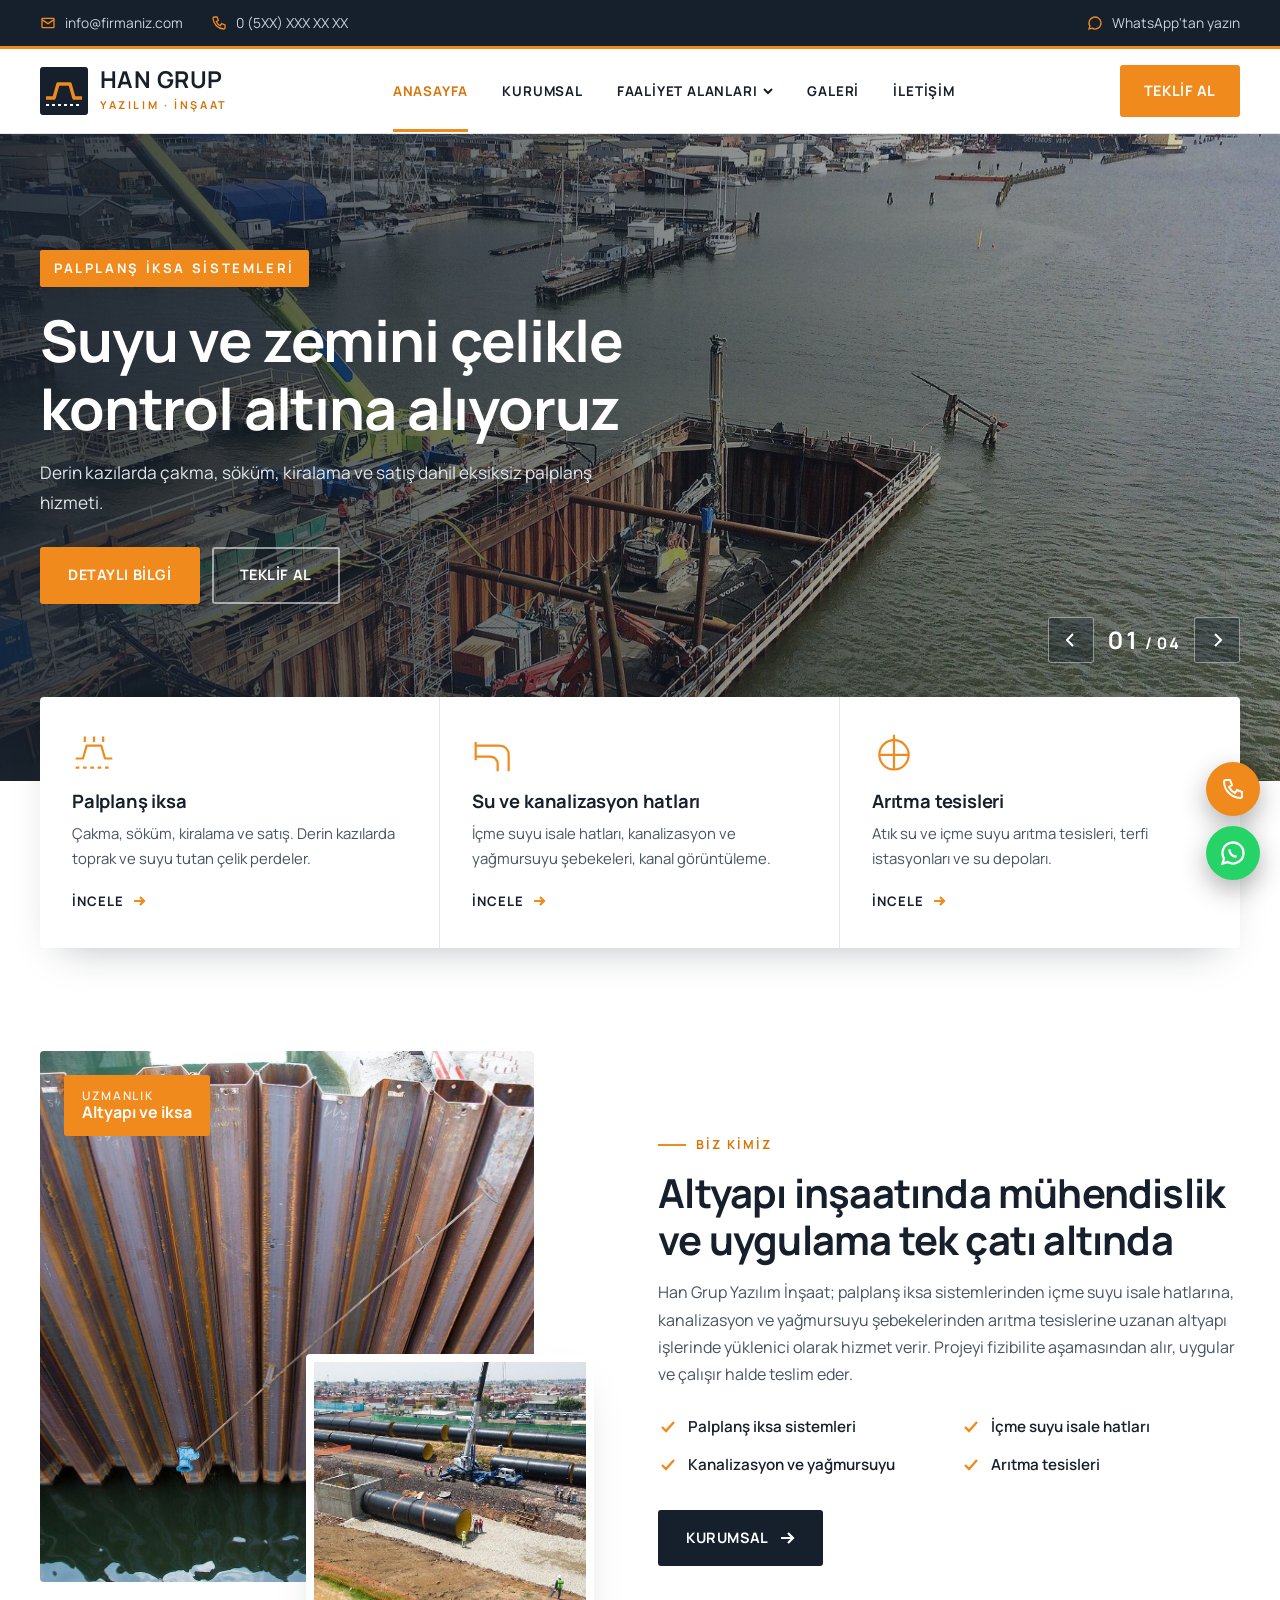
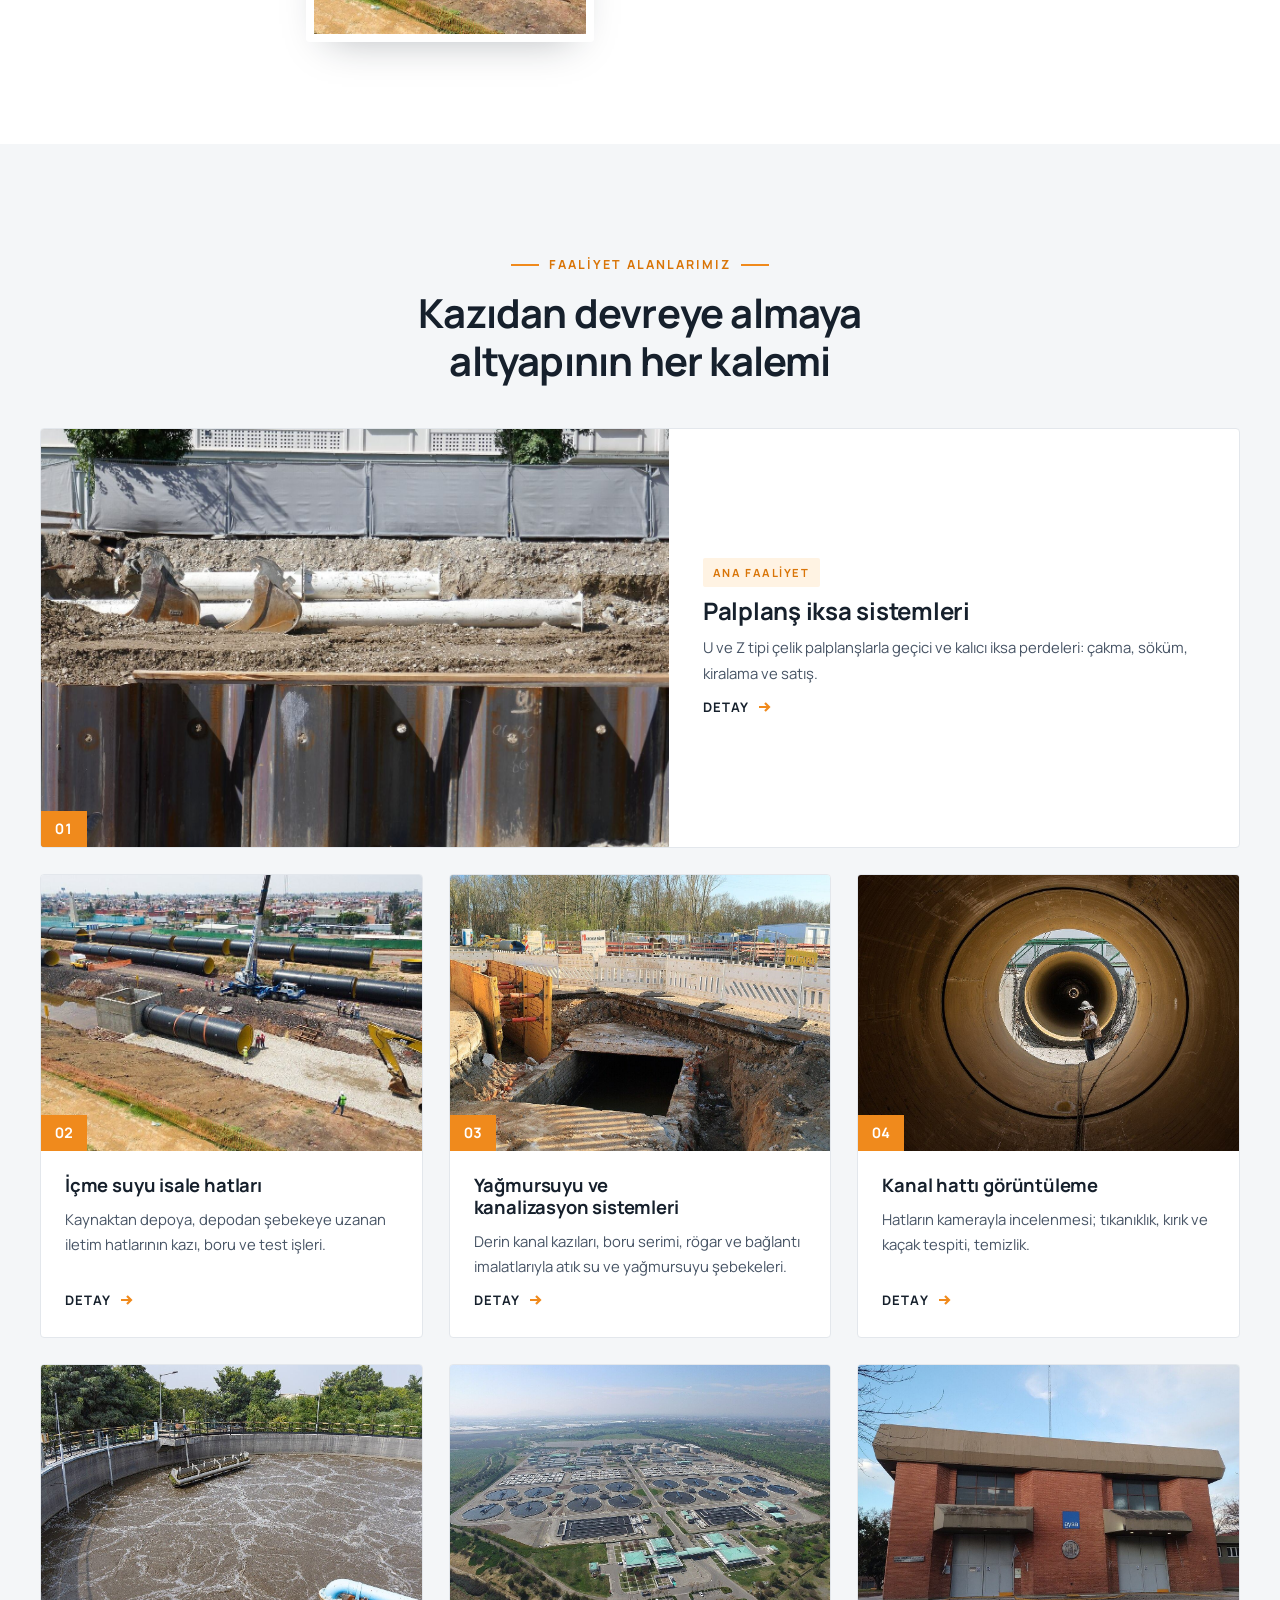
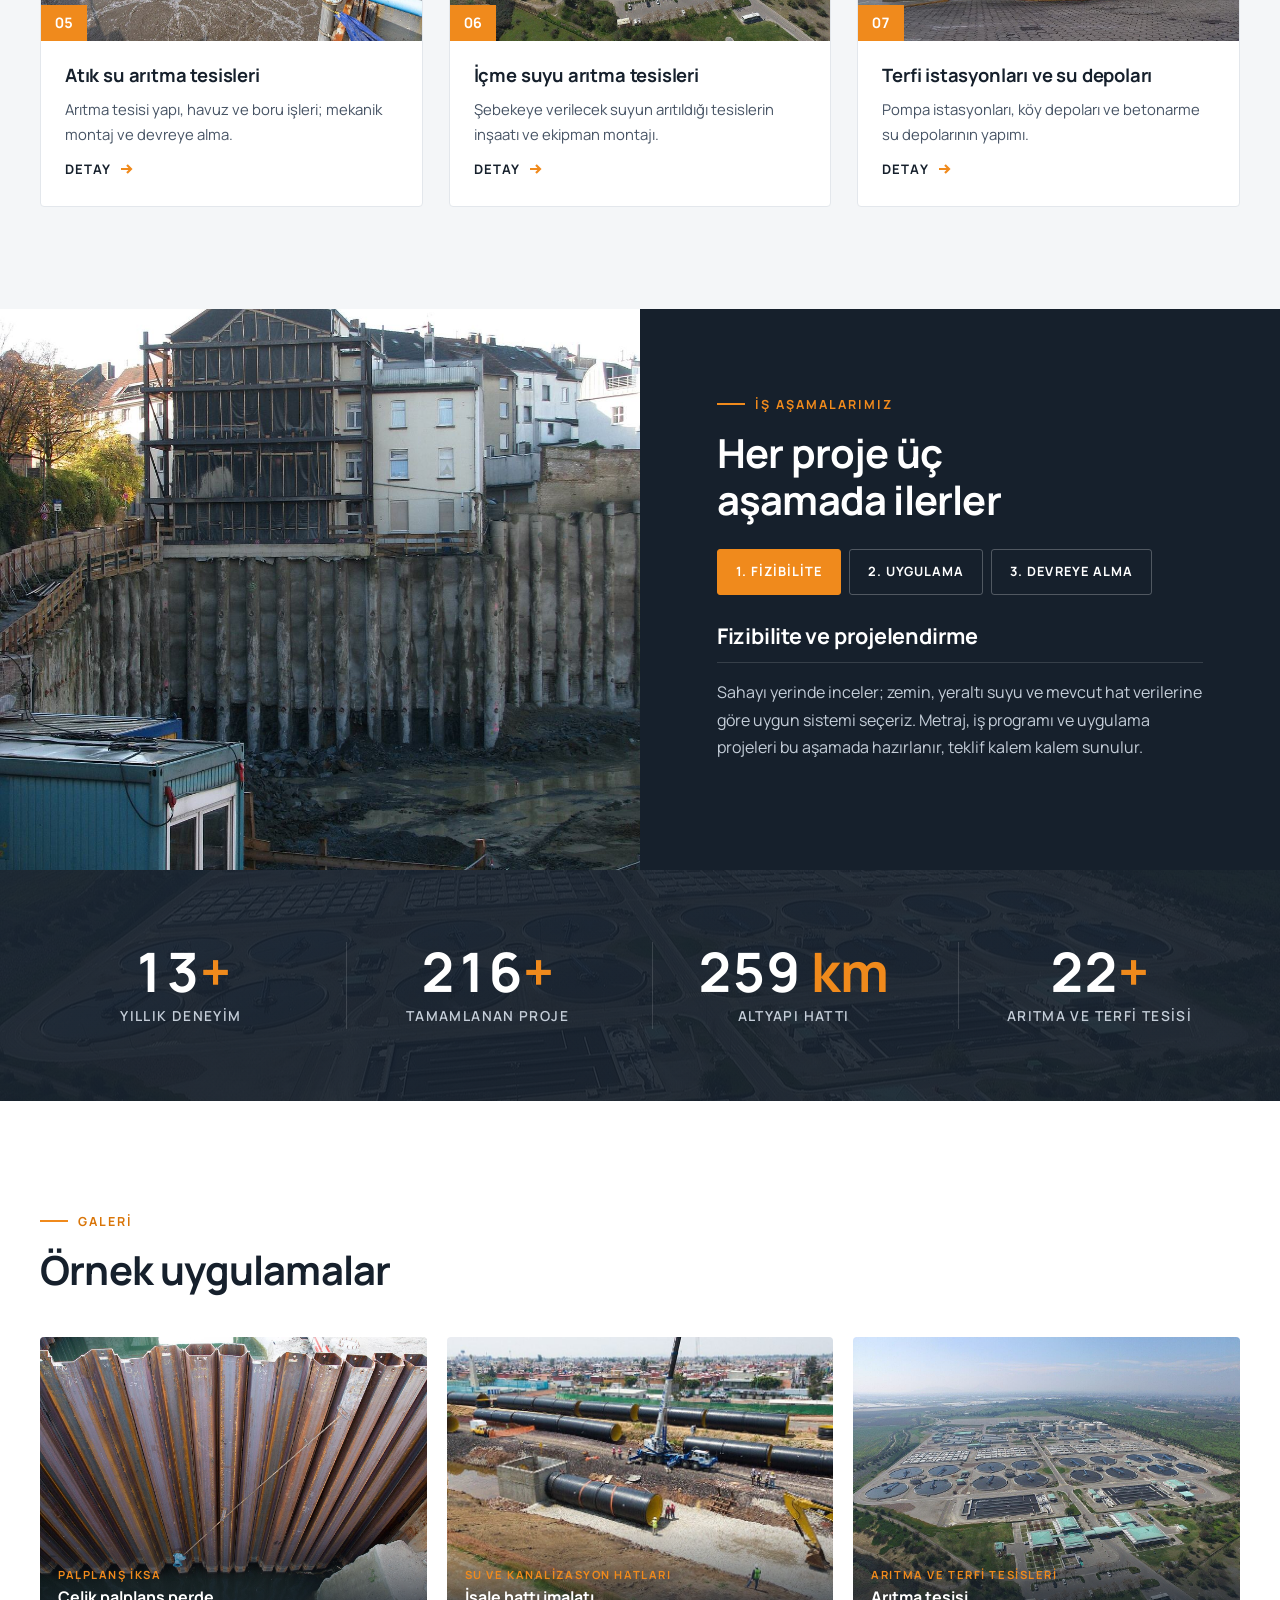
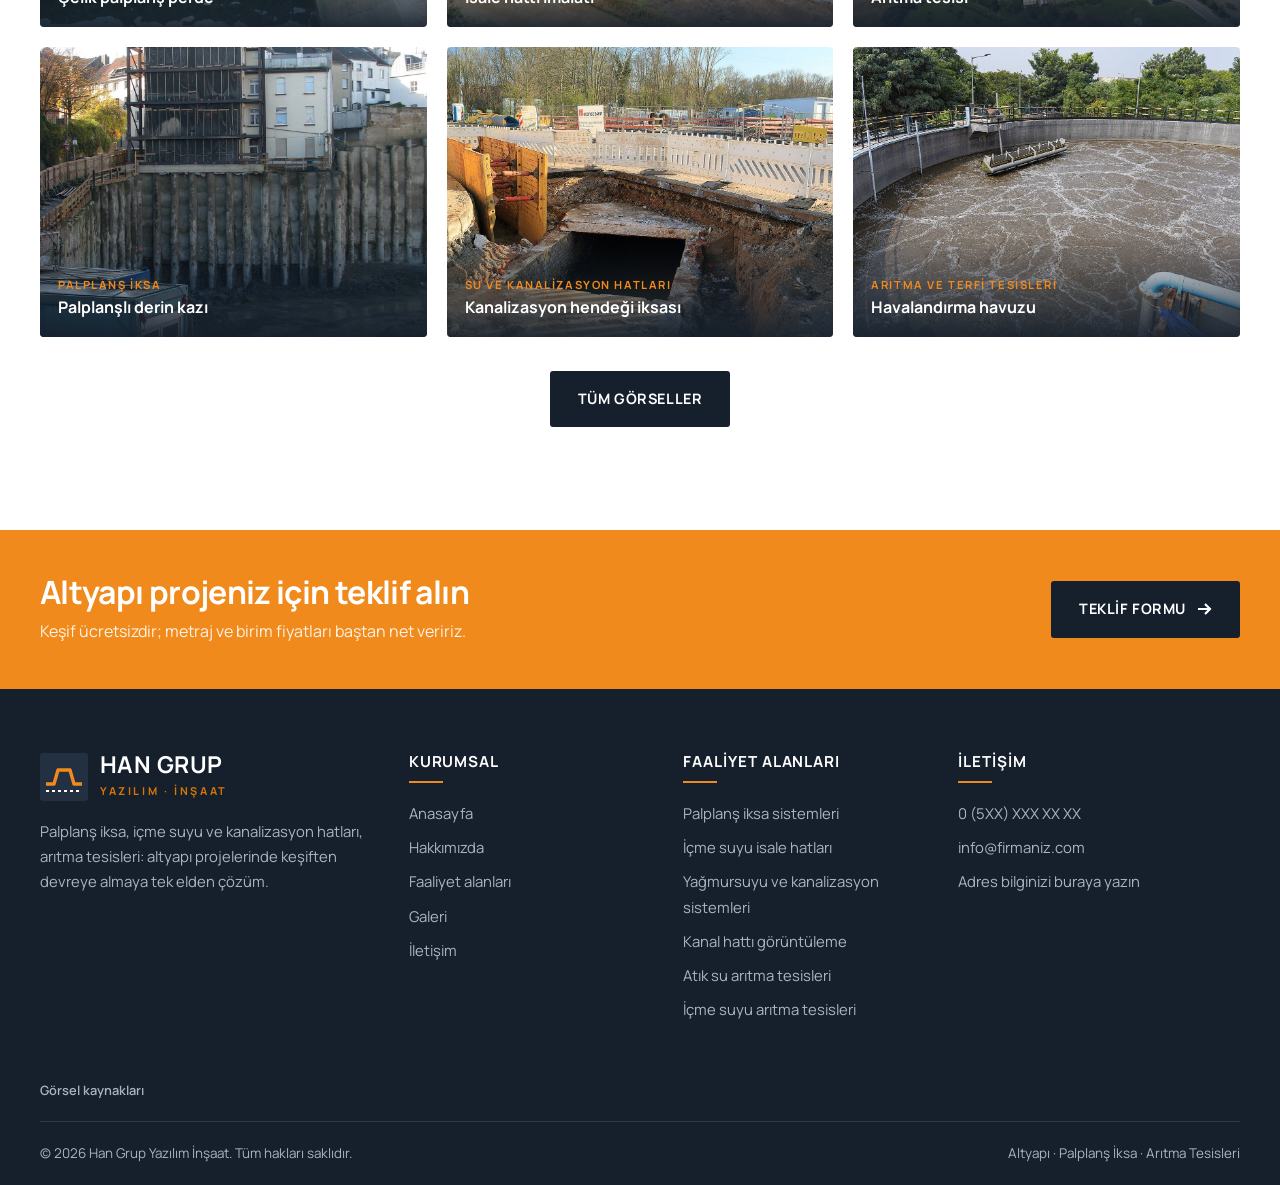
==== commit b5316f81: "Redesign as light corporate multi-page site with top bar, hero slider and service pages Co-Authored-" ====
--- a/index.html
+++ b/index.html
@@ -3,758 +3,287 @@
 <head>
 <meta charset="utf-8">
 <meta name="viewport" content="width=device-width, initial-scale=1">
-<title>Han Grup Yazılım İnşaat | Altyapı, Palplanş İksa ve Arıtma Tesisleri</title>
+<title>Han Grup Yazılım İnşaat</title>
 <meta name="description" content="Han Grup Yazılım İnşaat; palplanş iksa sistemleri, içme suyu isale hatları, kanalizasyon ve yağmursuyu şebekeleri, kanal hattı görüntüleme ile atık su ve içme suyu arıtma tesisleri inşaatı.">
-<meta name="theme-color" content="#0b1420">
+<meta name="theme-color" content="#16202c">
 <meta property="og:type" content="website">
 <meta property="og:locale" content="tr_TR">
 <meta property="og:title" content="Han Grup Yazılım İnşaat | Altyapı, Palplanş İksa ve Arıtma Tesisleri">
 <meta property="og:description" content="Palplanş iksa, su ve kanalizasyon hatları, arıtma tesisleri: altyapı projelerinde keşiften devreye almaya tek elden çözüm.">
 <meta property="og:image" content="assets/img/hero-batardo.jpg">
-<meta name="twitter:card" content="summary_large_image">
-<link rel="icon" href="data:image/svg+xml,%3Csvg xmlns='http://www.w3.org/2000/svg' viewBox='0 0 32 32'%3E%3Crect width='32' height='32' rx='6' fill='%230b1420'/%3E%3Cpath d='M4 20h5l3-8h8l3 8h5' fill='none' stroke='%23f59e0b' stroke-width='3' stroke-linejoin='round'/%3E%3C/svg%3E">
-<style>
-@font-face{font-family:"Barlow Condensed";font-weight:500;font-display:swap;src:url(assets/fonts/barlow-condensed-latin-ext-500-normal.woff2) format("woff2");unicode-range:U+0100-02BA,U+02BD-02C5,U+02C7-02CC,U+02CE-02D7,U+02DD-02FF,U+0304,U+0308,U+0329,U+1D00-1DBF,U+1E00-1E9F,U+1EF2-1EFF,U+2020,U+20A0-20AB,U+20AD-20C0,U+2113,U+2C60-2C7F,U+A720-A7FF}
-@font-face{font-family:"Barlow Condensed";font-weight:500;font-display:swap;src:url(assets/fonts/barlow-condensed-latin-500-normal.woff2) format("woff2");unicode-range:U+0000-00FF,U+0131,U+0152-0153,U+02BB-02BC,U+02C6,U+02DA,U+02DC,U+0304,U+0308,U+0329,U+2000-206F,U+20AC,U+2122,U+2191,U+2193,U+2212,U+2215,U+FEFF,U+FFFD}
-@font-face{font-family:"Barlow Condensed";font-weight:600;font-display:swap;src:url(assets/fonts/barlow-condensed-latin-ext-600-normal.woff2) format("woff2");unicode-range:U+0100-02BA,U+02BD-02C5,U+02C7-02CC,U+02CE-02D7,U+02DD-02FF,U+0304,U+0308,U+0329,U+1D00-1DBF,U+1E00-1E9F,U+1EF2-1EFF,U+2020,U+20A0-20AB,U+20AD-20C0,U+2113,U+2C60-2C7F,U+A720-A7FF}
-@font-face{font-family:"Barlow Condensed";font-weight:600;font-display:swap;src:url(assets/fonts/barlow-condensed-latin-600-normal.woff2) format("woff2");unicode-range:U+0000-00FF,U+0131,U+0152-0153,U+02BB-02BC,U+02C6,U+02DA,U+02DC,U+0304,U+0308,U+0329,U+2000-206F,U+20AC,U+2122,U+2191,U+2193,U+2212,U+2215,U+FEFF,U+FFFD}
-@font-face{font-family:"Barlow Condensed";font-weight:700;font-display:swap;src:url(assets/fonts/barlow-condensed-latin-ext-700-normal.woff2) format("woff2");unicode-range:U+0100-02BA,U+02BD-02C5,U+02C7-02CC,U+02CE-02D7,U+02DD-02FF,U+0304,U+0308,U+0329,U+1D00-1DBF,U+1E00-1E9F,U+1EF2-1EFF,U+2020,U+20A0-20AB,U+20AD-20C0,U+2113,U+2C60-2C7F,U+A720-A7FF}
-@font-face{font-family:"Barlow Condensed";font-weight:700;font-display:swap;src:url(assets/fonts/barlow-condensed-latin-700-normal.woff2) format("woff2");unicode-range:U+0000-00FF,U+0131,U+0152-0153,U+02BB-02BC,U+02C6,U+02DA,U+02DC,U+0304,U+0308,U+0329,U+2000-206F,U+20AC,U+2122,U+2191,U+2193,U+2212,U+2215,U+FEFF,U+FFFD}
-@font-face{font-family:"Manrope";font-weight:400;font-display:swap;src:url(assets/fonts/manrope-latin-ext-400-normal.woff2) format("woff2");unicode-range:U+0100-02BA,U+02BD-02C5,U+02C7-02CC,U+02CE-02D7,U+02DD-02FF,U+0304,U+0308,U+0329,U+1D00-1DBF,U+1E00-1E9F,U+1EF2-1EFF,U+2020,U+20A0-20AB,U+20AD-20C0,U+2113,U+2C60-2C7F,U+A720-A7FF}
-@font-face{font-family:"Manrope";font-weight:400;font-display:swap;src:url(assets/fonts/manrope-latin-400-normal.woff2) format("woff2");unicode-range:U+0000-00FF,U+0131,U+0152-0153,U+02BB-02BC,U+02C6,U+02DA,U+02DC,U+0304,U+0308,U+0329,U+2000-206F,U+20AC,U+2122,U+2191,U+2193,U+2212,U+2215,U+FEFF,U+FFFD}
-@font-face{font-family:"Manrope";font-weight:500;font-display:swap;src:url(assets/fonts/manrope-latin-ext-500-normal.woff2) format("woff2");unicode-range:U+0100-02BA,U+02BD-02C5,U+02C7-02CC,U+02CE-02D7,U+02DD-02FF,U+0304,U+0308,U+0329,U+1D00-1DBF,U+1E00-1E9F,U+1EF2-1EFF,U+2020,U+20A0-20AB,U+20AD-20C0,U+2113,U+2C60-2C7F,U+A720-A7FF}
-@font-face{font-family:"Manrope";font-weight:500;font-display:swap;src:url(assets/fonts/manrope-latin-500-normal.woff2) format("woff2");unicode-range:U+0000-00FF,U+0131,U+0152-0153,U+02BB-02BC,U+02C6,U+02DA,U+02DC,U+0304,U+0308,U+0329,U+2000-206F,U+20AC,U+2122,U+2191,U+2193,U+2212,U+2215,U+FEFF,U+FFFD}
-@font-face{font-family:"Manrope";font-weight:600;font-display:swap;src:url(assets/fonts/manrope-latin-ext-600-normal.woff2) format("woff2");unicode-range:U+0100-02BA,U+02BD-02C5,U+02C7-02CC,U+02CE-02D7,U+02DD-02FF,U+0304,U+0308,U+0329,U+1D00-1DBF,U+1E00-1E9F,U+1EF2-1EFF,U+2020,U+20A0-20AB,U+20AD-20C0,U+2113,U+2C60-2C7F,U+A720-A7FF}
-@font-face{font-family:"Manrope";font-weight:600;font-display:swap;src:url(assets/fonts/manrope-latin-600-normal.woff2) format("woff2");unicode-range:U+0000-00FF,U+0131,U+0152-0153,U+02BB-02BC,U+02C6,U+02DA,U+02DC,U+0304,U+0308,U+0329,U+2000-206F,U+20AC,U+2122,U+2191,U+2193,U+2212,U+2215,U+FEFF,U+FFFD}
-@font-face{font-family:"Manrope";font-weight:700;font-display:swap;src:url(assets/fonts/manrope-latin-ext-700-normal.woff2) format("woff2");unicode-range:U+0100-02BA,U+02BD-02C5,U+02C7-02CC,U+02CE-02D7,U+02DD-02FF,U+0304,U+0308,U+0329,U+1D00-1DBF,U+1E00-1E9F,U+1EF2-1EFF,U+2020,U+20A0-20AB,U+20AD-20C0,U+2113,U+2C60-2C7F,U+A720-A7FF}
-@font-face{font-family:"Manrope";font-weight:700;font-display:swap;src:url(assets/fonts/manrope-latin-700-normal.woff2) format("woff2");unicode-range:U+0000-00FF,U+0131,U+0152-0153,U+02BB-02BC,U+02C6,U+02DA,U+02DC,U+0304,U+0308,U+0329,U+2000-206F,U+20AC,U+2122,U+2191,U+2193,U+2212,U+2215,U+FEFF,U+FFFD}
-:root{
-  --bg:#0b1420; --bg-2:#101c2c; --bg-3:#16263a;
-  --line:rgba(255,255,255,.09);
-  --text:#e8eef5; --muted:#93a4b8;
-  --accent:#f59e0b; --accent-2:#ffb938;
-  --steel:#7d93ab; --paper:#f4f6f9; --ink:#0f1b2a;
-  --head:"Barlow Condensed","Arial Narrow",system-ui,sans-serif;
-  --body:"Manrope",system-ui,-apple-system,"Segoe UI",sans-serif;
-  --wrap:1200px;
-}
-*{box-sizing:border-box;margin:0;padding:0}
-html{scroll-behavior:smooth;scroll-padding-top:84px;overflow-x:clip}
-body{font-family:var(--body);background:var(--bg);color:var(--text);line-height:1.65;overflow-x:hidden;-webkit-font-smoothing:antialiased}
-img,svg{max-width:100%;display:block}
-a{color:inherit;text-decoration:none}
-ul{list-style:none}
-.wrap{width:min(var(--wrap),100% - 40px);margin-inline:auto}
-h1,h2,h3{font-family:var(--head);font-weight:700;line-height:1.02;letter-spacing:.005em;text-transform:uppercase}
-h2{font-size:clamp(2.2rem,5vw,3.6rem)}
-h3{font-size:1.5rem;letter-spacing:.02em}
-section{padding:clamp(72px,10vw,128px) 0;position:relative}
-.eyebrow{display:inline-flex;align-items:center;gap:12px;font-family:var(--head);font-weight:600;font-size:1rem;letter-spacing:.24em;text-transform:uppercase;color:var(--accent);margin-bottom:18px}
-.eyebrow::before{content:"";width:34px;height:2px;background:var(--accent)}
-.hero .lead{color:#c6d2df}
-.lead{color:var(--muted);font-size:1.08rem;max-width:62ch;margin-top:18px}
-.btn{display:inline-flex;align-items:center;gap:10px;font-family:var(--head);font-weight:600;font-size:1.1rem;letter-spacing:.1em;text-transform:uppercase;padding:14px 28px;border:2px solid var(--accent);background:var(--accent);color:#14100a;cursor:pointer;transition:transform .25s,background .25s,color .25s,box-shadow .25s;clip-path:polygon(0 0,calc(100% - 14px) 0,100% 14px,100% 100%,14px 100%,0 calc(100% - 14px))}
-.btn:hover{transform:translateY(-3px);background:var(--accent-2);border-color:var(--accent-2)}
-.btn.ghost{background:transparent;color:var(--text);border-color:rgba(255,255,255,.3)}
-.btn.ghost:hover{border-color:var(--accent);color:var(--accent)}
-.btn svg{width:18px;height:18px;transition:transform .25s}
-.btn:hover svg{transform:translateX(4px)}
-
-/* ---------- Header ---------- */
-header{position:fixed;inset:0 0 auto 0;z-index:50;transition:background .3s,box-shadow .3s,padding .3s;padding:18px 0}
-header.scrolled{background:rgba(11,20,32,.92);backdrop-filter:blur(12px);box-shadow:0 1px 0 var(--line);padding:10px 0}
-.nav{display:flex;align-items:center;justify-content:space-between;gap:24px}
-.logo{display:flex;align-items:center;gap:12px}
-.logo svg{width:46px;height:46px;flex:none}
-.logo b{font-family:var(--head);font-size:1.7rem;letter-spacing:.06em;line-height:1;display:block}
-.logo small{font-family:var(--head);font-size:.78rem;letter-spacing:.2em;color:var(--accent);text-transform:uppercase;display:block;margin-top:3px;white-space:nowrap}
-.menu{display:flex;align-items:center;gap:30px}
-.menu a:not(.btn){font-weight:600;font-size:.93rem;color:#c9d5e2;position:relative;padding:6px 0}
-.menu a:not(.btn)::after{content:"";position:absolute;left:0;bottom:0;height:2px;width:100%;background:var(--accent);transform:scaleX(0);transform-origin:right;transition:transform .3s}
-.menu a:not(.btn):hover::after,.menu a.active::after{transform:scaleX(1);transform-origin:left}
-.menu a.active{color:#fff}
-.menu .btn{padding:10px 20px;font-size:1rem}
-.burger{display:none;background:none;border:0;width:44px;height:44px;cursor:pointer;position:relative}
-.burger span{position:absolute;left:10px;right:10px;height:2px;background:#fff;transition:transform .3s,opacity .3s,top .3s}
-.burger span:nth-child(1){top:14px}.burger span:nth-child(2){top:21px}.burger span:nth-child(3){top:28px}
-.burger[aria-expanded=true] span:nth-child(1){top:21px;transform:rotate(45deg)}
-.burger[aria-expanded=true] span:nth-child(2){opacity:0}
-.burger[aria-expanded=true] span:nth-child(3){top:21px;transform:rotate(-45deg)}
-
-/* ---------- Hero ---------- */
-.hero{min-height:100svh;display:flex;align-items:center;padding:110px 0 0;overflow:hidden;position:relative;
-  background:radial-gradient(1100px 600px at 85% 10%,rgba(245,158,11,.13),transparent 60%),linear-gradient(180deg,#0b1420 0%,#0e1a2a 100%)}
-.slides{position:absolute;inset:0;overflow:hidden}
-.slides img{position:absolute;inset:0;width:100%;height:100%;object-fit:cover;opacity:0;transition:opacity 1.8s ease}
-.slides img.on{opacity:1;animation:kb 8s linear forwards}
-@keyframes kb{from{transform:scale(1.02)}to{transform:scale(1.14)}}
-.hero::before{content:"";position:absolute;inset:0;z-index:1;background:linear-gradient(90deg,rgba(11,20,32,.95) 0%,rgba(11,20,32,.78) 42%,rgba(11,20,32,.28) 100%),linear-gradient(0deg,rgba(11,20,32,.9) 0%,transparent 35%)}
-.hero-grid{z-index:2;padding-bottom:84px}
-.slide-nav{position:absolute;left:0;right:0;bottom:30px;z-index:2;display:flex;justify-content:flex-end;align-items:center;gap:18px}
-.slide-nav .cap{font-family:var(--head);letter-spacing:.2em;text-transform:uppercase;font-size:.95rem;color:#fff}
-.dots{display:flex;gap:8px}
-.dots button{width:34px;height:4px;border:0;background:rgba(255,255,255,.3);cursor:pointer;transition:background .3s,width .3s;padding:0}
-.dots button.on{background:var(--accent);width:56px}
-.hero-grid{display:grid;grid-template-columns:minmax(0,760px);gap:40px;align-items:center;position:relative}
-.hero h1{font-size:clamp(3rem,7.4vw,6.2rem)}
-.hero h1 .ln{display:block;overflow:hidden}
-.hero h1 .ln>span{display:block;transform:translateY(105%);animation:rise .9s cubic-bezier(.2,.8,.2,1) forwards}
-.hero h1 .ln:nth-child(2)>span{animation-delay:.12s}
-.hero h1 .ln:nth-child(3)>span{animation-delay:.24s}
-.hero h1 em{font-style:normal;color:var(--accent)}
-@keyframes rise{to{transform:none}}
-.fade{opacity:0;animation:fadeup .9s .5s forwards}
-.fade.d2{animation-delay:.7s}.fade.d3{animation-delay:.9s}
-@keyframes fadeup{from{opacity:0;transform:translateY(18px)}to{opacity:1;transform:none}}
-.hero .cta{display:flex;flex-wrap:wrap;gap:14px;margin-top:34px}
-.hero-tags{display:flex;flex-wrap:wrap;gap:10px 26px;margin-top:38px;color:var(--muted);font-size:.9rem;font-weight:600}
-.hero-tags li{display:flex;align-items:center;gap:9px}
-.hero-tags li::before{content:"";width:8px;height:8px;background:var(--accent);transform:rotate(45deg)}
-
-/* ---------- Marquee ---------- */
-.marquee{background:var(--accent);color:#17120a;overflow:hidden;padding:14px 0;transform:rotate(-1.2deg) scale(1.03);position:relative;z-index:3}
-.marquee div{display:flex;gap:44px;width:max-content;animation:marq 34s linear infinite;font-family:var(--head);font-weight:700;font-size:1.35rem;letter-spacing:.14em;text-transform:uppercase;white-space:nowrap}
-.marquee span::after{content:"◆";margin-left:44px;font-size:.8em;opacity:.55}
-@keyframes marq{to{transform:translateX(-50%)}}
-
-/* ---------- Stats ---------- */
-.stats{padding:76px 0 0}
-.stats-grid{display:grid;grid-template-columns:repeat(4,1fr);border:1px solid var(--line);background:var(--bg-2)}
-.stat{padding:34px 28px;border-right:1px solid var(--line);position:relative;overflow:hidden}
-.stat:last-child{border-right:0}
-.stat::after{content:"";position:absolute;left:0;bottom:0;height:3px;width:100%;background:var(--accent);transform:scaleX(0);transform-origin:left;transition:transform .5s}
-.stat:hover::after{transform:scaleX(1)}
-.stat b{white-space:nowrap;font-family:var(--head);font-size:clamp(2.2rem,3.6vw,3.3rem);line-height:1;display:block;color:#fff}
-.stat b i{font-style:normal;color:var(--accent)}
-.stat>span{color:var(--muted);font-weight:600;font-size:.92rem}
-
-/* ---------- Palplanş feature ---------- */
-.feature{background:linear-gradient(180deg,var(--bg) 0%,var(--bg-2) 100%)}
-.profile-line{width:100%;height:60px;margin:0 0 46px;color:var(--accent);opacity:.9}
-.profile-line path{stroke-dasharray:3200;stroke-dashoffset:3200;transition:stroke-dashoffset 3s ease}
-.profile-line.in path{stroke-dashoffset:0}
-.feature-grid{display:grid;grid-template-columns:1fr 1fr;gap:64px;align-items:start}
-.checks{margin-top:30px;display:grid;gap:14px}
-.checks li{display:flex;gap:14px;align-items:flex-start;color:#cfdae6}
-.checks svg{flex:none;width:24px;height:24px;color:var(--accent);margin-top:2px}
-.methods{display:grid;gap:16px}
-.method{background:var(--bg-3);border:1px solid var(--line);padding:26px 28px 26px 92px;position:relative;transition:transform .35s,border-color .35s,background .35s}
-.method:hover{transform:translateX(10px);border-color:rgba(245,158,11,.55);background:#1a2d44}
-.method .no{position:absolute;left:26px;top:22px;font-family:var(--head);font-weight:700;font-size:2.6rem;line-height:1;color:transparent;-webkit-text-stroke:1.5px var(--accent)}
-.method p{color:var(--muted);font-size:.95rem;margin-top:6px}
-.types{display:grid;grid-template-columns:repeat(3,1fr);gap:18px;margin-top:64px}
-.type{border:1px solid var(--line);padding:28px;background:rgba(255,255,255,.02)}
-.type svg{height:54px;width:100%;color:var(--steel);margin-bottom:20px;transition:color .3s}
-.type:hover svg{color:var(--accent)}
-.type p{color:var(--muted);font-size:.93rem;margin-top:8px}
-
-/* ---------- Services ---------- */
-.services{background:var(--paper);color:var(--ink)}
-.services .lead{color:#55657a}
-.head-row{display:flex;justify-content:space-between;align-items:end;gap:30px;flex-wrap:wrap;margin-bottom:52px}
-.cards{display:grid;grid-template-columns:repeat(4,1fr);gap:18px}
-.card{background:#fff;padding:32px 26px 30px;position:relative;overflow:hidden;border:1px solid #e1e6ed;transition:transform .35s,box-shadow .35s;isolation:isolate}
-.card::before{content:"";position:absolute;inset:0;background:var(--ink);transform:translateY(101%);transition:transform .45s cubic-bezier(.2,.8,.2,1);z-index:-1}
-.card:hover{transform:translateY(-8px);box-shadow:0 26px 50px -24px rgba(15,27,42,.5)}
-.card:hover::before{transform:none}
-.card:hover h3{color:#fff}.card:hover p{color:#a9b8c9}
-.card .ico{width:52px;height:52px;color:var(--accent);margin-bottom:22px}
-.card h3{transition:color .3s}
-.card p{color:#5b6b7f;font-size:.93rem;margin-top:10px;transition:color .3s}
-.card.main{grid-column:span 2;background:var(--ink);color:#fff;border-color:var(--ink)}
-.card.main::before{background:var(--accent)}
-.card.main p{color:#a9b8c9}
-.card.main:hover h3,.card.main:hover p{color:#17120a}
-.card.main:hover .ico{color:#17120a}
-.card.main .tag{position:absolute;top:22px;right:22px;font-family:var(--head);letter-spacing:.18em;font-size:.82rem;text-transform:uppercase;background:var(--accent);color:#17120a;padding:4px 12px;font-weight:700}
-.card.main:hover .tag{background:#17120a;color:var(--accent)}
-
-/* ---------- Process ---------- */
-.steps{display:grid;grid-template-columns:repeat(4,1fr);gap:0;margin-top:56px;position:relative}
-.steps::before{content:"";position:absolute;top:27px;left:0;height:2px;width:100%;background:var(--line)}
-.steps::after{content:"";position:absolute;top:27px;left:0;height:2px;width:100%;background:var(--accent);transform:scaleX(0);transform-origin:left;transition:transform 2.2s ease .2s}
-.steps.in::after{transform:scaleX(1)}
-.step{padding-right:28px;position:relative;z-index:1}
-.step .dot{width:56px;height:56px;display:grid;place-items:center;background:var(--bg);border:2px solid var(--accent);font-family:var(--head);font-weight:700;font-size:1.5rem;color:var(--accent);transform:rotate(45deg);margin:0 0 34px 8px}
-.step .dot span{transform:rotate(-45deg)}
-.step p{color:var(--muted);font-size:.94rem;margin-top:8px}
-
-/* ---------- Areas ---------- */
-.areas{background:var(--bg-2)}
-.area-grid{display:grid;grid-template-columns:repeat(3,1fr);gap:18px;margin-top:52px}
-.area{position:relative;min-height:250px;padding:28px;display:flex;flex-direction:column;justify-content:flex-end;overflow:hidden;border:1px solid var(--line);background:linear-gradient(160deg,#1b2f47,#0f1b2a)}
-.area svg.bgp{position:absolute;inset:auto -10% 0 -10%;width:120%;height:70%;color:rgba(255,255,255,.07);transition:transform .6s,color .4s}
-.area:hover svg.bgp{transform:translateY(-14px);color:rgba(245,158,11,.3)}
-.area .n{position:absolute;top:22px;left:28px;font-family:var(--head);color:var(--accent);letter-spacing:.2em;font-weight:600}
-.area h3,.area p{position:relative}
-.area p{color:var(--muted);font-size:.92rem;margin-top:6px;max-height:0;opacity:0;overflow:hidden;transition:max-height .5s,opacity .4s}
-.area:hover p,.area:focus-within p{max-height:120px;opacity:1}
-
-/* ---------- Why ---------- */
-.why-grid{display:grid;grid-template-columns:.9fr 1.1fr;gap:64px;align-items:center}
-.why-list{display:grid;grid-template-columns:1fr 1fr;gap:18px}
-.why{padding:26px;border:1px solid var(--line);background:var(--bg-2);transition:border-color .3s,transform .3s}
-.why:hover{border-color:var(--accent);transform:translateY(-5px)}
-.why svg{width:34px;height:34px;color:var(--accent);margin-bottom:14px}
-.why p{color:var(--muted);font-size:.92rem;margin-top:6px}
-
-/* ---------- FAQ ---------- */
-.faq{background:var(--paper);color:var(--ink)}
-.faq-grid{display:grid;grid-template-columns:.8fr 1.2fr;gap:64px}
-details{border-bottom:1px solid #d5dce6}
-summary{list-style:none;cursor:pointer;padding:22px 44px 22px 0;font-weight:700;font-size:1.05rem;position:relative}
-summary::-webkit-details-marker{display:none}
-summary::after{content:"+";position:absolute;right:6px;top:50%;transform:translateY(-50%);font-family:var(--head);font-size:2rem;color:var(--accent);transition:transform .3s}
-details[open] summary::after{transform:translateY(-50%) rotate(45deg)}
-details p{padding:0 0 24px;color:#55657a;max-width:64ch}
-
-/* ---------- CTA + Contact ---------- */
-.contact{background:linear-gradient(180deg,var(--bg-2),var(--bg))}
-.contact-grid{display:grid;grid-template-columns:1fr 1fr;gap:64px}
-.info{display:grid;gap:18px;margin-top:36px}
-.info a,.info div{display:flex;gap:16px;align-items:center;padding:18px 20px;border:1px solid var(--line);background:rgba(255,255,255,.02);transition:border-color .3s,transform .3s}
-.info a:hover{border-color:var(--accent);transform:translateX(6px)}
-.info svg{width:26px;height:26px;color:var(--accent);flex:none}
-.info small{display:block;color:var(--muted);font-size:.78rem;letter-spacing:.14em;text-transform:uppercase;font-weight:700}
-.info b{font-weight:600}
-form{background:var(--bg-3);border:1px solid var(--line);padding:clamp(24px,4vw,40px);display:grid;gap:16px;grid-template-columns:1fr 1fr}
-form h3{grid-column:1/-1;margin-bottom:6px}
-label{display:grid;gap:7px;font-size:.8rem;font-weight:700;letter-spacing:.1em;text-transform:uppercase;color:var(--muted)}
-label.full{grid-column:1/-1}
-input,select,textarea{font:inherit;font-size:1rem;letter-spacing:0;text-transform:none;color:var(--text);background:var(--bg);border:1px solid var(--line);padding:13px 14px;outline:0;transition:border-color .25s,box-shadow .25s;width:100%;border-radius:0}
-input:focus,select:focus,textarea:focus{border-color:var(--accent);box-shadow:0 0 0 3px rgba(245,158,11,.18)}
-textarea{min-height:120px;resize:vertical}
-form .btn{grid-column:1/-1;justify-content:center}
-form .note{grid-column:1/-1;font-size:.82rem;color:var(--muted)}
-
-/* ---------- Footer ---------- */
-footer{border-top:1px solid var(--line);padding:56px 0 28px;background:#080f18}
-.foot{display:grid;grid-template-columns:1.4fr 1fr 1fr;gap:40px}
-.foot p{color:var(--muted);font-size:.92rem;margin-top:16px;max-width:42ch}
-.foot h4{font-family:var(--head);letter-spacing:.2em;text-transform:uppercase;color:var(--accent);font-size:1rem;margin-bottom:14px}
-.foot li{margin-bottom:8px;color:#b4c2d2;font-size:.93rem}
-.foot li a:hover{color:var(--accent)}
-.copy{margin-top:44px;padding-top:22px;border-top:1px solid var(--line);color:var(--muted);font-size:.84rem;display:flex;justify-content:space-between;flex-wrap:wrap;gap:10px}
-.fab{position:fixed;right:20px;bottom:20px;z-index:40;width:56px;height:56px;border-radius:50%;background:#25d366;display:grid;place-items:center;box-shadow:0 10px 30px rgba(0,0,0,.4);transition:transform .3s}
-.fab:hover{transform:scale(1.1)}
-.fab svg{width:30px;height:30px;color:#fff}
-.top{position:fixed;right:24px;bottom:158px;z-index:40;width:48px;height:48px;background:var(--bg-3);border:1px solid var(--line);color:#fff;cursor:pointer;opacity:0;pointer-events:none;transition:opacity .3s,transform .3s;transform:translateY(10px)}
-.top.show{opacity:1;pointer-events:auto;transform:none}
-.top:hover{border-color:var(--accent);color:var(--accent)}
-
-/* ---------- Photos ---------- */
-.collage{position:relative;padding:0 56px 70px 0}
-.collage img{object-fit:cover;width:100%}
-.collage .c1{aspect-ratio:4/4.4;box-shadow:0 30px 60px -30px #000}
-.collage .c2{position:absolute;right:0;bottom:0;width:46%;aspect-ratio:1;border:8px solid var(--bg);box-shadow:0 20px 40px -20px #000}
-.collage .badge{position:absolute;left:-14px;top:34px;background:var(--accent);color:#17120a;padding:16px 22px;font-family:var(--head);text-transform:uppercase;line-height:1.05;animation:float 5s ease-in-out infinite}
-.collage .badge b{display:block;font-size:1.7rem}.collage .badge span{letter-spacing:.16em;font-weight:600}
-@keyframes float{50%{transform:translateY(-10px)}}
-.methods{grid-template-columns:repeat(2,1fr);margin-top:64px}
-.band{display:grid;grid-template-columns:1.3fr 1fr 1fr;gap:18px;margin-top:64px}
-.band figure,.card figure,.gal .g,.area{overflow:hidden}
-.band figure{position:relative;height:320px}
-.band img,.card figure img,.gal img,.area>img{width:100%;height:100%;object-fit:cover;transition:transform .9s cubic-bezier(.2,.8,.2,1),filter .5s}
-.band figure:hover img,.card:hover figure img,.gal .g:hover img,.area:hover>img{transform:scale(1.08)}
-.band figcaption{position:absolute;left:0;bottom:0;background:var(--accent);color:#17120a;font-family:var(--head);font-weight:700;letter-spacing:.14em;text-transform:uppercase;padding:8px 16px}
-.types{margin-top:18px}
-.card{padding:0}
-.card figure{height:190px}
-.card.main figure{height:250px}
-.card .cb{padding:26px 26px 30px}
-.card .ico{width:44px;height:44px;margin-bottom:16px}
-.area{min-height:330px;background:#0f1b2a}
-.area>img{position:absolute;inset:0;filter:saturate(.85)}
-.area::after{content:"";position:absolute;inset:0;background:linear-gradient(0deg,rgba(8,15,24,.95) 0%,rgba(8,15,24,.35) 55%,rgba(8,15,24,.25) 100%);transition:background .4s}
-.area:hover::after{background:linear-gradient(0deg,rgba(8,15,24,.97) 0%,rgba(8,15,24,.7) 60%,rgba(245,158,11,.25) 100%)}
-.area .n,.area h3,.area p{z-index:1}
-.area p{color:#c6d2df}
-.gal{display:grid;grid-template-columns:repeat(4,1fr);grid-auto-rows:230px;grid-auto-flow:dense;gap:14px}
-.gal .g{position:relative;border:0;padding:0;cursor:zoom-in;background:var(--bg-2);display:block}
-.gal .g.w{grid-column:span 2}.gal .g.t{grid-row:span 2}
-.gal .g span{position:absolute;inset:auto 0 0 0;padding:34px 16px 14px;text-align:left;color:#fff;font-family:var(--head);font-size:1.15rem;letter-spacing:.08em;text-transform:uppercase;background:linear-gradient(0deg,rgba(8,15,24,.9),transparent);transform:translateY(100%);transition:transform .4s}
-.gal .g:hover span,.gal .g:focus-visible span{transform:none}
-.lb{position:fixed;inset:0;z-index:100;background:rgba(5,9,15,.94);display:grid;place-items:center;align-content:center;gap:14px;opacity:0;pointer-events:none;transition:opacity .3s;padding:20px}
-.lb.open{opacity:1;pointer-events:auto}
-.lb img{max-width:min(1200px,94vw);max-height:80vh;cursor:pointer;box-shadow:0 30px 80px #000}
-.lb p{font-family:var(--head);letter-spacing:.16em;text-transform:uppercase;color:#fff}
-.lb button{position:absolute;top:16px;right:22px;background:none;border:0;color:#fff;font-size:2.6rem;cursor:pointer;line-height:1}
-.why-img{margin-top:40px;width:100%;height:240px;object-fit:cover}
-.cta-band{background:linear-gradient(rgba(11,20,32,.82),rgba(11,20,32,.82)),url(assets/img/palplans-ust.jpg) center/cover fixed;text-align:center;padding:clamp(80px,11vw,140px) 0}
-.cta-band h2 em{font-style:normal;color:var(--accent)}
-.cta-band .btn{margin-top:34px}
-.credits{margin-top:40px;border:0;color:var(--muted);font-size:.8rem}
-.credits summary{padding:0;font-size:.84rem;font-weight:600;color:#b4c2d2;display:inline-block}
-.credits summary::after{display:none}
-.credits p{padding:10px 0 0;color:var(--muted);max-width:none}
-.credits a{text-decoration:underline}
-.copy{margin-top:20px!important}
-
-/* ---------- Add-ons ---------- */
-.pre{position:fixed;inset:0;z-index:200;background:var(--bg);display:grid;place-items:center;align-content:center;gap:18px;transition:opacity .6s,visibility .6s}
-.pre.done{opacity:0;visibility:hidden}
-.pre svg{width:74px;height:74px;animation:float 1.6s ease-in-out infinite}
-.pre b{font-family:var(--head);font-size:1.8rem;letter-spacing:.3em}
-.pre i{width:180px;height:3px;background:rgba(255,255,255,.12);position:relative;overflow:hidden}
-.pre i::after{content:"";position:absolute;inset:0;background:var(--accent);animation:load 1.1s ease-in-out infinite}
-@keyframes load{from{transform:translateX(-100%)}to{transform:translateX(100%)}}
-.prog{position:fixed;top:0;left:0;right:0;height:3px;background:var(--accent);z-index:60;transform:scaleX(0);transform-origin:left}
-.fab.call{bottom:88px;background:var(--accent)}
-.fab.call svg{color:#17120a;width:26px;height:26px}
-.fab:not(.call)::before{content:"";position:absolute;inset:0;border-radius:50%;border:2px solid #25d366;animation:ring 2.2s ease-out infinite}
-@keyframes ring{from{transform:scale(1);opacity:.8}to{transform:scale(1.7);opacity:0}}
-form .btn{order:1}form .note{order:2}
-.kvkk{display:flex!important;align-items:flex-start;gap:10px;text-transform:none;letter-spacing:0;font-weight:500;font-size:.86rem}
-.kvkk input{width:18px;height:18px;flex:none;margin-top:2px;accent-color:var(--accent)}
-.map{margin-top:64px;height:360px;border:1px solid var(--line);background:var(--bg-3) radial-gradient(circle at 50% 40%,rgba(245,158,11,.12),transparent 60%)}
-.map iframe{width:100%;height:100%;border:0;filter:grayscale(.3) contrast(1.05)}
-.map-ph{height:100%;display:grid;place-items:center;align-content:center;gap:8px;color:var(--muted);text-align:center;padding:20px}
-.map-ph svg{width:44px;height:44px;color:var(--accent)}
-.map-ph b{font-family:var(--head);font-size:1.4rem;letter-spacing:.12em;text-transform:uppercase;color:#fff}
-
-/* ---------- Reveal ---------- */
-.rv{opacity:0;transform:translateY(34px);transition:opacity .8s cubic-bezier(.2,.8,.2,1),transform .8s cubic-bezier(.2,.8,.2,1);transition-delay:calc(var(--d,0) * 90ms)}
-.rv.left{transform:translateX(-40px)}.rv.right{transform:translateX(40px)}
-.rv.in{opacity:1;transform:none}
-
-@media (max-width:1020px){
-  .hero-grid,.feature-grid,.why-grid,.faq-grid,.contact-grid{grid-template-columns:1fr;gap:44px}
-  .cards{grid-template-columns:repeat(2,1fr)}
-  .gal{grid-template-columns:repeat(2,1fr);grid-auto-rows:190px}
-  .band{grid-template-columns:1fr 1fr}.band figure:first-child{grid-column:span 2}
-  .cta-band{background-attachment:scroll}
-  .slide-nav .cap{display:none}
-  .stats-grid{grid-template-columns:repeat(2,1fr)}
-  .stat:nth-child(2){border-right:0}.stat:nth-child(-n+2){border-bottom:1px solid var(--line)}
-  .steps{grid-template-columns:1fr 1fr;row-gap:40px}.steps::before,.steps::after{display:none}
-  .area-grid,.types{grid-template-columns:1fr 1fr}
-  .foot{grid-template-columns:1fr 1fr}
-  .burger{display:block}
-  header.scrolled{backdrop-filter:none;background:rgba(11,20,32,.97)}
-  .menu{position:fixed;inset:0;background:#080f18;flex-direction:column;justify-content:center;gap:26px;transform:translateX(100%);transition:transform .4s cubic-bezier(.2,.8,.2,1);z-index:-1}
-  .menu.open{transform:none}
-  .menu a:not(.btn){font-family:var(--head);font-size:1.9rem;text-transform:uppercase;letter-spacing:.08em}
-  .area p{max-height:none;opacity:1}
-}
-@media (max-width:620px){
-  .cards,.area-grid,.types,.why-list,.steps,.foot,.methods{grid-template-columns:1fr}
-  .collage{padding:0 30px 50px 0}.collage .badge{left:-8px}
-  .band figure{height:220px}
-  .card.main{grid-column:auto}
-  form{grid-template-columns:1fr}
-  .hero{padding-top:110px}
-  .method{padding-left:78px}.method .no{left:20px}
-}
-@media (prefers-reduced-motion:reduce){
-  *,*::before,*::after{animation-duration:.01ms!important;animation-delay:0s!important;animation-iteration-count:1!important;transition-duration:.01ms!important;scroll-behavior:auto!important}
-  .rv{opacity:1;transform:none}
-}
-</style>
+<link rel="icon" href="data:image/svg+xml,%3Csvg xmlns='http://www.w3.org/2000/svg' viewBox='0 0 32 32'%3E%3Crect width='32' height='32' fill='%2316202c'/%3E%3Cpath d='M4 21h5l3-9h8l3 9h5' fill='none' stroke='%23f08a1c' stroke-width='3' stroke-linejoin='round'/%3E%3C/svg%3E">
+<link rel="stylesheet" href="assets/site.css">
 </head>
 <body>
-<div class="pre" id="pre" aria-hidden="true"><svg viewBox="0 0 46 46" fill="none"><rect x="1" y="1" width="44" height="44" stroke="#f59e0b" stroke-width="2"/><path d="M5 29h7l4-12h14l4 12h7" stroke="#fff" stroke-width="3.2" stroke-linejoin="round"/></svg><b>HAN GRUP</b><i></i></div>
-<div class="prog" id="prog" aria-hidden="true"></div>
+
+<div class="topbar">
+  <div class="wrap">
+    <ul>
+      <li><a data-mail><svg viewBox="0 0 24 24" fill="none" stroke="currentColor" stroke-width="2"><rect x="3" y="5" width="18" height="14" rx="1"/><path d="M3 7l9 6 9-6"/></svg><span data-f="email"></span></a></li>
+      <li><a data-tel><svg viewBox="0 0 24 24" fill="none" stroke="currentColor" stroke-width="2"><path d="M5 3h4l2 5-3 2a12 12 0 006 6l2-3 5 2v4a2 2 0 01-2 2A17 17 0 013 5a2 2 0 012-2z"/></svg><span data-f="phone"></span></a></li>
+    </ul>
+    <a class="wa" data-wa target="_blank" rel="noopener"><svg viewBox="0 0 24 24" fill="none" stroke="currentColor" stroke-width="2"><path d="M21 12a9 9 0 01-13.500 7.800L3 21l1.300-4.300A9 9 0 1121 12z"/></svg>WhatsApp'tan yazın</a>
+  </div>
+</div>
 
 <header id="hdr">
   <div class="wrap nav">
-    <a href="#top" class="logo" aria-label="Han Grup Yazılım İnşaat ana sayfa">
-      <svg viewBox="0 0 46 46" fill="none"><rect x="1" y="1" width="44" height="44" stroke="#f59e0b" stroke-width="2"/><path d="M5 29h7l4-12h14l4 12h7" stroke="#fff" stroke-width="3.2" stroke-linejoin="round"/><path d="M5 36h36" stroke="#f59e0b" stroke-width="2" stroke-dasharray="3 3"/></svg>
+    <a href="#anasayfa" class="logo" aria-label="Han Grup Yazılım İnşaat ana sayfa">
+      <svg viewBox="0 0 48 48" fill="none"><rect width="48" height="48" rx="3" fill="#16202c"/><path d="M6 31h8l4-14h12l4 14h8" stroke="#f08a1c" stroke-width="3.4" stroke-linejoin="round"/><path d="M6 38h36" stroke="#fff" stroke-width="2" stroke-dasharray="3 3"/></svg>
       <span><b>HAN GRUP</b><small>Yazılım · İnşaat</small></span>
     </a>
-    <nav class="menu" id="menu">
-      <a href="#palplans">Palplanş</a>
-      <a href="#hizmetler">Hizmetler</a>
-      <a href="#alanlar">Projeler</a>
-      <a href="#galeri">Galeri</a>
-      <a href="#neden">Kurumsal</a>
-      <a href="#sss">S.S.S.</a>
-      <a href="#iletisim" class="btn">Teklif Al</a>
-    </nav>
+    <ul class="menu" id="menu">
+      <li><a href="#anasayfa" data-nav="anasayfa">Anasayfa</a></li>
+      <li><a href="#kurumsal" data-nav="kurumsal">Kurumsal</a></li>
+      <li><a href="#faaliyet-alanlari" data-nav="faaliyet-alanlari">Faaliyet Alanları <svg class="caret" viewBox="0 0 10 10" fill="none" stroke="currentColor" stroke-width="2"><path d="M1 3l4 4 4-4"/></svg></a>
+        <div class="drop" id="drop"></div></li>
+      <li><a href="#galeri" data-nav="galeri">Galeri</a></li>
+      <li><a href="#iletisim" data-nav="iletisim">İletişim</a></li>
+    </ul>
+    <a href="#iletisim" class="btn">Teklif Al</a>
     <button class="burger" id="burger" aria-label="Menü" aria-expanded="false" aria-controls="menu"><span></span><span></span><span></span></button>
   </div>
 </header>
 
-<main id="top">
-<!-- ================= HERO ================= -->
-<section class="hero">
-  <div class="slides" id="slides" aria-hidden="true">
-    <img src="assets/img/hero-batardo.jpg" alt="" class="on" fetchpriority="high">
-    <img src="assets/img/isale-hatti.jpg" alt="" loading="lazy">
-    <img src="assets/img/aritma-tesis.jpg" alt="" loading="lazy">
-    <img src="assets/img/kanalizasyon-hendek.jpg" alt="" loading="lazy">
-  </div>
-  <div class="wrap hero-grid">
-    <div>
-      <div class="eyebrow fade">Altyapı · Palplanş İksa · Arıtma Tesisleri</div>
-      <h1>
-        <span class="ln"><span>Altyapıyı</span></span>
-        <span class="ln"><span><em>temelden</em></span></span>
-        <span class="ln"><span>kuruyoruz</span></span>
-      </h1>
-      <p class="lead fade d2">Han Grup Yazılım İnşaat; palplanş iksa sistemlerinden içme suyu isale hatlarına, kanalizasyon ve yağmursuyu şebekelerinden arıtma tesislerine kadar altyapı projelerinizi keşiften devreye almaya tek elden yürütür.</p>
-      <div class="cta fade d3">
-        <a href="#iletisim" class="btn">Ücretsiz Keşif İste <svg viewBox="0 0 24 24" fill="none" stroke="currentColor" stroke-width="2.4"><path d="M5 12h14M13 6l6 6-6 6"/></svg></a>
-        <a href="#hizmetler" class="btn ghost">Hizmetlerimiz</a>
-      </div>
-      <ul class="hero-tags fade d3">
-        <li>Palplanş iksa sistemleri</li>
-        <li>Su ve kanalizasyon hatları</li>
-        <li>Arıtma tesisleri</li>
-      </ul>
-    </div>
-  </div>
-  <div class="wrap slide-nav fade d3">
-    <span class="cap" id="cap">Palplanş iksa</span>
-    <div class="dots" id="dots"></div>
+<main>
+<!-- =====================================================  ANASAYFA  -->
+<div class="view on" id="v-anasayfa">
+  <section class="hero" id="hero" aria-label="Öne çıkanlar">
+    <div class="ctrl">
+      <button id="prev" aria-label="Önceki"><svg viewBox="0 0 16 16" fill="none" stroke="currentColor" stroke-width="2"><path d="M10 2L4 8l6 6"/></svg></button>
+      <span class="count"><b id="cur">01</b> / <span id="tot">04</span></span>
+      <button id="next" aria-label="Sonraki"><svg viewBox="0 0 16 16" fill="none" stroke="currentColor" stroke-width="2"><path d="M6 2l6 6-6 6"/></svg></button>
+    </div>
+  </section>
+
+  <div class="quick">
+    <div class="wrap"><div class="grid">
+      <a href="#faaliyet-alanlari" data-target="s-palplans">
+        <svg class="ic" viewBox="0 0 48 48" fill="none" stroke="currentColor" stroke-width="2.4" stroke-linejoin="round"><path d="M4 30h8l4-14h16l4 14h8"/><path d="M4 40h40" stroke-dasharray="4 4"/><path d="M14 6v6M24 6v6M34 6v6"/></svg>
+        <h3>Palplanş iksa</h3><p>Çakma, söküm, kiralama ve satış. Derin kazılarda toprak ve suyu tutan çelik perdeler.</p>
+        <span class="more">İncele <svg viewBox="0 0 14 14" fill="none" stroke="currentColor" stroke-width="2.2"><path d="M2 7h10M8 3l4 4-4 4"/></svg></span>
+      </a>
+      <a href="#faaliyet-alanlari" data-target="s-isale">
+        <svg class="ic" viewBox="0 0 48 48" fill="none" stroke="currentColor" stroke-width="2.4" stroke-linejoin="round"><path d="M4 16h26c6 0 10 4 10 10v18"/><path d="M4 28h16c4 0 8 3 8 8v8"/><path d="M4 12v20"/></svg>
+        <h3>Su ve kanalizasyon hatları</h3><p>İçme suyu isale hatları, kanalizasyon ve yağmursuyu şebekeleri, kanal görüntüleme.</p>
+        <span class="more">İncele <svg viewBox="0 0 14 14" fill="none" stroke="currentColor" stroke-width="2.2"><path d="M2 7h10M8 3l4 4-4 4"/></svg></span>
+      </a>
+      <a href="#faaliyet-alanlari" data-target="s-atiksu">
+        <svg class="ic" viewBox="0 0 48 48" fill="none" stroke="currentColor" stroke-width="2.4" stroke-linejoin="round"><circle cx="24" cy="26" r="16"/><path d="M24 10v32M8 26h32"/><path d="M24 4v6"/></svg>
+        <h3>Arıtma tesisleri</h3><p>Atık su ve içme suyu arıtma tesisleri, terfi istasyonları ve su depoları.</p>
+        <span class="more">İncele <svg viewBox="0 0 14 14" fill="none" stroke="currentColor" stroke-width="2.2"><path d="M2 7h10M8 3l4 4-4 4"/></svg></span>
+      </a>
+    </div></div>
+  </div>
+
+  <section class="sec">
+    <div class="wrap about">
+      <div class="pics rv">
+        <img class="p1" src="assets/img/palplans-perde.jpg" alt="Çakılmış çelik palplanş perde" loading="lazy">
+        <img class="p2" src="assets/img/isale-hatti.jpg" alt="İsale hattı imalatı" loading="lazy">
+        <div class="tag"><small>Uzmanlık</small>Altyapı ve iksa</div>
+      </div>
+      <div class="rv" style="--d:1">
+        <div class="kicker">Biz kimiz</div>
+        <h2>Altyapı inşaatında mühendislik ve uygulama tek çatı altında</h2>
+        <p style="margin-top:16px">Han Grup Yazılım İnşaat; palplanş iksa sistemlerinden içme suyu isale hatlarına, kanalizasyon ve yağmursuyu şebekelerinden arıtma tesislerine uzanan altyapı işlerinde yüklenici olarak hizmet verir. Projeyi fizibilite aşamasından alır, uygular ve çalışır halde teslim eder.</p>
+        <ul class="ticks" id="ticks"></ul>
+        <a href="#kurumsal" class="btn dark">Kurumsal <svg viewBox="0 0 16 16" fill="none" stroke="currentColor" stroke-width="2.2"><path d="M2 8h12M9 3l5 5-5 5"/></svg></a>
+      </div>
+    </div>
+  </section>
+
+  <section class="sec soft">
+    <div class="wrap">
+      <div class="head center rv"><div class="kicker">Faaliyet alanlarımız</div><h2>Kazıdan devreye almaya altyapının her kalemi</h2></div>
+      <div class="cards" id="homeCards"></div>
+    </div>
+  </section>
+
+  <section class="split" aria-label="İş aşamalarımız">
+    <div class="ph" id="stPh">
+      <img src="assets/img/derin-kazi.jpg" alt="" class="on" loading="lazy">
+      <img src="assets/img/boru-montaj.jpg" alt="" loading="lazy">
+      <img src="assets/img/aritma-havuz.jpg" alt="" loading="lazy">
+    </div>
+    <div class="tx"><div>
+      <div class="kicker">İş aşamalarımız</div>
+      <h2>Her proje üç aşamada ilerler</h2>
+      <div class="tabs" role="tablist" id="stTabs">
+        <button role="tab" aria-selected="true">1. Fizibilite</button>
+        <button role="tab" aria-selected="false">2. Uygulama</button>
+        <button role="tab" aria-selected="false">3. Devreye alma</button>
+      </div>
+      <div class="pane on"><h3>Fizibilite ve projelendirme</h3><p>Sahayı yerinde inceler; zemin, yeraltı suyu ve mevcut hat verilerine göre uygun sistemi seçeriz. Metraj, iş programı ve uygulama projeleri bu aşamada hazırlanır, teklif kalem kalem sunulur.</p></div>
+      <div class="pane"><h3>Uygulama</h3><p>Kazı ve iksa, boru serimi, betonarme ve montaj işleri deneyimli saha ekibiyle yürütülür. Her şantiyede iş sağlığı ve güvenliği kuralları ile iş programı birlikte takip edilir.</p></div>
+      <div class="pane"><h3>Devreye alma ve teslim</h3><p>Basınç, sızdırmazlık ve performans testleri yapılır; sistem çalışır halde teslim edilir. İşletme personeline eğitim verilir, as-built projeler eksiksiz sunulur.</p></div>
+    </div></div>
+  </section>
+
+  <!-- NOT: Rakamlar örnek değerlerdir; data-count değerlerini gerçek verilerinizle güncelleyin. -->
+  <section class="stats" id="stats">
+    <div class="wrap grid">
+      <div><b><span data-count="15">15</span><i>+</i></b><span>Yıllık deneyim</span></div>
+      <div><b><span data-count="250">250</span><i>+</i></b><span>Tamamlanan proje</span></div>
+      <div><b><span data-count="300">300</span><i> km</i></b><span>Altyapı hattı</span></div>
+      <div><b><span data-count="25">25</span><i>+</i></b><span>Arıtma ve terfi tesisi</span></div>
+    </div>
+  </section>
+
+  <section class="sec">
+    <div class="wrap">
+      <div class="head rv"><div class="kicker">Galeri</div><h2>Örnek uygulamalar</h2></div>
+      <div class="gal" id="homeGal"></div>
+      <p style="margin-top:34px;text-align:center"><a href="#galeri" class="btn dark">Tüm görseller</a></p>
+    </div>
+  </section>
+</div>
+
+<!-- =====================================================  KURUMSAL  -->
+<div class="view" id="v-kurumsal">
+  <section class="banner"><img src="assets/img/kazi-cukuru.jpg" alt=""><div class="wrap"><h1>Kurumsal</h1><div class="crumb"><a href="#anasayfa">Anasayfa</a><span>/</span><b>Kurumsal</b></div></div></section>
+  <section class="sec">
+    <div class="wrap about">
+      <div class="rv">
+        <div class="kicker">Hakkımızda</div>
+        <h2>Altyapı işlerinde güvenilir yüklenici</h2>
+        <p style="margin-top:16px">Han Grup Yazılım İnşaat, altyapı inşaatının zorlu saha koşullarında mühendislik bilgisini uygulama deneyimiyle birleştirir. Palplanş iksa sistemleri, içme suyu isale hatları, kanalizasyon ve yağmursuyu şebekeleri, kanal hattı görüntüleme, atık su ve içme suyu arıtma tesisleri başlıca çalışma alanlarımızdır.</p>
+        <p style="margin-top:14px">Kamu kurumları, belediyeler ve özel sektör yatırımcıları için yürüttüğümüz işlerde hedefimiz aynıdır: işi sözleşmedeki sürede, bütçede ve kalitede, kazasız tamamlamak.</p>
+        <p style="margin-top:28px"><a href="#iletisim" class="btn">Bize ulaşın</a></p>
+      </div>
+      <div class="pics rv" style="--d:1">
+        <img class="p1" src="assets/img/isale-hatti.jpg" alt="İsale hattı şantiyesi" loading="lazy">
+        <img class="p2" src="assets/img/aritma-havuz.jpg" alt="Arıtma tesisi havuzu" loading="lazy">
+      </div>
+    </div>
+  </section>
+  <section class="sec soft">
+    <div class="wrap">
+      <div class="mv">
+        <div class="box rv"><svg class="ic" viewBox="0 0 42 42" fill="none" stroke="currentColor" stroke-width="2.2"><circle cx="21" cy="21" r="16"/><circle cx="21" cy="21" r="8"/><circle cx="21" cy="21" r="1.5" fill="currentColor"/></svg><h3>Misyonumuz</h3><p>Altyapı inşaatının zorlu koşullarında; güçlü teknik kadro, doğru ekipman ve disiplinli saha yönetimiyle kalıcı değer üretmek.</p></div>
+        <div class="box rv" style="--d:1"><svg class="ic" viewBox="0 0 42 42" fill="none" stroke="currentColor" stroke-width="2.2" stroke-linejoin="round"><path d="M3 21s7-12 18-12 18 12 18 12-7 12-18 12S3 21 3 21z"/><circle cx="21" cy="21" r="5"/></svg><h3>Vizyonumuz</h3><p>Palplanş iksa ve su altyapısı alanında ilk akla gelen, nesiller boyu sürecek seçkin bir kuruluş olmak.</p></div>
+      </div>
+      <div class="head center rv" style="margin-top:72px"><div class="kicker">Politikalarımız</div><h2>İşimizi hangi ilkelerle yapıyoruz</h2></div>
+      <div class="three">
+        <div class="box rv"><svg class="ic" viewBox="0 0 42 42" fill="none" stroke="currentColor" stroke-width="2.2" stroke-linejoin="round"><path d="M21 4l14 6v10c0 9-6 15-14 18-8-3-14-9-14-18V10z"/><path d="M14 21l5 5 9-10"/></svg><h3>İş sağlığı ve güvenliği</h3><p>Her şantiyede risk analizi yapılır, ekip eğitilir ve denetlenir. Hedefimiz sıfır iş kazasıdır.</p></div>
+        <div class="box rv" style="--d:1"><svg class="ic" viewBox="0 0 42 42" fill="none" stroke="currentColor" stroke-width="2.2" stroke-linejoin="round"><path d="M21 38V20"/><path d="M21 24c-8 0-13-5-13-14 8 0 13 5 13 14zM21 20c0-7 4-11 12-11 0 7-4 11-12 11z"/></svg><h3>Çevre</h3><p>Doğal kaynakları verimli kullanır, kazı ve atık yönetimini mevzuata uygun yürütür, sahayı temiz teslim ederiz.</p></div>
+        <div class="box rv" style="--d:2"><svg class="ic" viewBox="0 0 42 42" fill="none" stroke="currentColor" stroke-width="2.2" stroke-linejoin="round"><circle cx="21" cy="16" r="11"/><path d="M14 25l-3 13 10-5 10 5-3-13"/></svg><h3>Kalite ve iş prensibi</h3><p>İmalatlar proje ve şartnameye göre kontrol edilir. Müşteri bilgileri gizli tutulur, taahhüt edilen süre ve bütçeye uyulur.</p></div>
+      </div>
+    </div>
+  </section>
+  <section class="sec">
+    <div class="wrap">
+      <div class="head center rv"><div class="kicker">Çalışma sürecimiz</div><h2>Keşiften devreye almaya dört adım</h2></div>
+      <div class="steps">
+        <div class="step rv"><h3>Keşif ve fizibilite</h3><p>Saha, zemin ve mevcut hat koşulları yerinde incelenir.</p></div>
+        <div class="step rv" style="--d:1"><h3>Proje ve teklif</h3><p>Uygulama projeleri ve metraj hazırlanır, net teklif sunulur.</p></div>
+        <div class="step rv" style="--d:2"><h3>Uygulama</h3><p>İş programına ve güvenlik kurallarına uygun imalat yapılır.</p></div>
+        <div class="step rv" style="--d:3"><h3>Devreye alma</h3><p>Testler, eğitim ve as-built dokümanlarıyla teslim edilir.</p></div>
+      </div>
+    </div>
+  </section>
+</div>
+
+<!-- =====================================================  FAALİYET ALANLARI  -->
+<div class="view" id="v-faaliyet-alanlari">
+  <section class="banner"><img src="assets/img/hero-batardo.jpg" alt=""><div class="wrap"><h1>Faaliyet Alanları</h1><div class="crumb"><a href="#anasayfa">Anasayfa</a><span>/</span><b>Faaliyet Alanları</b></div></div></section>
+  <section class="sec" style="padding-top:20px">
+    <div class="wrap" id="rows"></div>
+  </section>
+  <section class="sec soft">
+    <div class="wrap">
+      <div class="head center rv"><div class="kicker">Palplanş uygulama yöntemleri</div><h2>Zemine ve çevreye göre doğru yöntem</h2></div>
+      <div class="sub">
+        <div class="box rv"><h3>Vibrasyonlu çakma</h3><p>Ekskavatöre monte veya vinç askılı vibro çekiçlerle, kumlu ve gevşek zeminlerde hızlı çakım.</p></div>
+        <div class="box rv" style="--d:1"><h3>Hidrolik baskı</h3><p>Titreşime ve gürültüye hassas kent içi işlerde, komşu yapıları etkilemeden sessiz sürme.</p></div>
+        <div class="box rv" style="--d:2"><h3>Ön delgili çakma</h3><p>Sert zeminlerde burgu ile ön delgi yapılarak profilin proje kotuna hasarsız indirilmesi.</p></div>
+        <div class="box rv" style="--d:3"><h3>Söküm, kiralama, satış</h3><p>İş bitiminde söküm; proje süresine göre U ve Z tipi palplanş kiralama, satış ve geri alım.</p></div>
+      </div>
+    </div>
+  </section>
+  <section class="sec">
+    <div class="wrap">
+      <div class="head center rv"><div class="kicker">Sık sorulan sorular</div><h2>Merak edilenler</h2></div>
+      <div class="faq" id="faq"></div>
+    </div>
+  </section>
+</div>
+
+<!-- =====================================================  GALERİ  -->
+<div class="view" id="v-galeri">
+  <section class="banner"><img src="assets/img/palplans-perde.jpg" alt=""><div class="wrap"><h1>Galeri</h1><div class="crumb"><a href="#anasayfa">Anasayfa</a><span>/</span><b>Galeri</b></div></div></section>
+  <section class="sec">
+    <div class="wrap">
+      <div class="filters" id="filters"></div>
+      <div class="gal" id="gal"></div>
+      <p class="note">Görseller temsilidir; kaynakları sayfanın altında listelenmiştir.</p>
+    </div>
+  </section>
+</div>
+
+<!-- =====================================================  İLETİŞİM  -->
+<div class="view" id="v-iletisim">
+  <section class="banner"><img src="assets/img/kanalizasyon-hendek.jpg" alt=""><div class="wrap"><h1>İletişim</h1><div class="crumb"><a href="#anasayfa">Anasayfa</a><span>/</span><b>İletişim</b></div></div></section>
+  <section class="sec soft">
+    <div class="wrap">
+      <div class="contact">
+        <div>
+          <div class="kicker">Bize ulaşın</div>
+          <h2>Projenizi konuşalım</h2>
+          <p style="margin:14px 0 26px">Projenin türünü ve konumunu paylaşın; keşif planlayıp teklifimizi iletelim.</p>
+          <div class="info">
+            <a data-tel><span class="ib"><svg viewBox="0 0 24 24" fill="none" stroke="currentColor" stroke-width="2"><path d="M5 3h4l2 5-3 2a12 12 0 006 6l2-3 5 2v4a2 2 0 01-2 2A17 17 0 013 5a2 2 0 012-2z"/></svg></span><span><small>Telefon</small><b data-f="phone"></b></span></a>
+            <a data-mail><span class="ib"><svg viewBox="0 0 24 24" fill="none" stroke="currentColor" stroke-width="2"><rect x="3" y="5" width="18" height="14" rx="1"/><path d="M3 7l9 6 9-6"/></svg></span><span><small>E-posta</small><b data-f="email"></b></span></a>
+            <div><span class="ib"><svg viewBox="0 0 24 24" fill="none" stroke="currentColor" stroke-width="2"><path d="M12 21s7-6.2 7-12a7 7 0 10-14 0c0 5.800 7 12 7 12z"/><circle cx="12" cy="9" r="2.5"/></svg></span><span><small>Adres</small><b data-f="address"></b></span></div>
+          </div>
+        </div>
+        <form id="form" novalidate>
+          <h3>Teklif formu</h3>
+          <label for="f-ad">Ad Soyad<input id="f-ad" name="ad" autocomplete="name"></label>
+          <label for="f-tel">Telefon<input id="f-tel" name="tel" type="tel" autocomplete="tel"></label>
+          <label class="full" for="f-hizmet">Hizmet<select id="f-hizmet" name="hizmet"></select></label>
+          <label for="f-konum">Proje konumu<input id="f-konum" name="konum" placeholder="İl / ilçe"></label>
+          <label for="f-olcu">Derinlik / hat uzunluğu<input id="f-olcu" name="olcu" placeholder="Örn. 6 m / 2 km"></label>
+          <label class="full" for="f-mesaj">Mesajınız<textarea id="f-mesaj" name="mesaj"></textarea></label>
+          <label class="full kvkk" for="f-kvkk"><input id="f-kvkk" type="checkbox" name="kvkk"><span>Bilgilerimin teklif hazırlanması amacıyla işlenmesini kabul ediyorum (KVKK).</span></label>
+          <button class="btn" type="submit">WhatsApp ile gönder</button>
+          <p class="msg" id="msg">Form, bilgilerinizi hazır bir mesaj olarak WhatsApp'ta açar.</p>
+        </form>
+      </div>
+      <div class="map" id="map"><div class="map-ph"><svg viewBox="0 0 24 24" fill="none" stroke="currentColor" stroke-width="1.6"><path d="M12 21s7-6.2 7-12a7 7 0 10-14 0c0 5.800 7 12 7 12z"/><circle cx="12" cy="9" r="2.5"/></svg><b>Konum haritası</b><span>Adres girildiğinde Google Haritalar burada görünür.</span></div></div>
+    </div>
+  </section>
+</div>
+</main>
+
+<section class="cta">
+  <div class="wrap">
+    <div><h2>Altyapı projeniz için teklif alın</h2><p>Keşif ücretsizdir; metraj ve birim fiyatları baştan net veririz.</p></div>
+    <a href="#iletisim" class="btn dark">Teklif formu <svg viewBox="0 0 16 16" fill="none" stroke="currentColor" stroke-width="2.2"><path d="M2 8h12M9 3l5 5-5 5"/></svg></a>
   </div>
 </section>
-
-<div class="marquee" aria-hidden="true"><div id="marq"></div></div>
-
-<!-- ================= STATS ================= -->
-<!-- NOT: Aşağıdaki rakamlar örnek değerlerdir; data-count değerlerini firmanızın gerçek verileriyle güncelleyin. -->
-<section class="stats">
-  <div class="wrap stats-grid">
-    <div class="stat rv"><b><span data-count="15">0</span><i>+</i></b><span>Yıllık deneyim</span></div>
-    <div class="stat rv" style="--d:1"><b><span data-count="250">0</span><i>+</i></b><span>Tamamlanan proje</span></div>
-    <div class="stat rv" style="--d:2"><b><span data-count="300">0</span><i> km</i></b><span>Km altyapı hattı</span></div>
-    <div class="stat rv" style="--d:3"><b><span data-count="25">0</span><i>+</i></b><span>Arıtma ve terfi tesisi</span></div>
-  </div>
-</section>
-
-<!-- ================= PALPLANŞ ================= -->
-<section class="feature" id="palplans">
-  <div class="wrap">
-    <svg class="profile-line" viewBox="0 0 1200 60" preserveAspectRatio="none" fill="none" aria-hidden="true">
-      <path d="M0 48h30l18-36h54l18 36h60l18-36h54l18 36h60l18-36h54l18 36h60l18-36h54l18 36h60l18-36h54l18 36h60l18-36h54l18 36h60l18-36h54l18 36h60l18-36h54l18 36h30" stroke="currentColor" stroke-width="3" stroke-linejoin="round" vector-effect="non-scaling-stroke"/>
-    </svg>
-    <div class="feature-grid">
-      <div class="collage rv left">
-        <img class="c1" src="assets/img/palplans-perde.jpg" alt="Çakılmış çelik palplanş perde" loading="lazy">
-        <img class="c2" src="assets/img/kilit-detay.jpg" alt="Palplanş kilit detayı" loading="lazy">
-        <div class="badge"><b>Sızdırmaz</b><span>kilit sistemi</span></div>
-      </div>
-      <div class="rv right">
-        <div class="eyebrow">Öne çıkan uzmanlığımız</div>
-        <h2>Palplanş iksa<br>sistemleri</h2>
-        <p class="lead">Palplanş; birbirine kilitlenen çelik profillerin zemine çakılmasıyla oluşturulan, toprak ve suyu aynı anda tutan perde sistemidir. Derin kanal ve isale hattı kazılarında, arıtma tesisi temel çukurlarında ve yüksek yeraltı suyunun olduğu her sahada en hızlı ve ekonomik iksa çözümüdür.</p>
-        <ul class="checks">
-          <li><svg viewBox="0 0 24 24" fill="none" stroke="currentColor" stroke-width="2.4"><path d="M4 12l5 5L20 6"/></svg><span><b>Hızlı imalat:</b> priz süresi beklenmez, çakılan perde aynı gün yük alır.</span></li>
-          <li><svg viewBox="0 0 24 24" fill="none" stroke="currentColor" stroke-width="2.4"><path d="M4 12l5 5L20 6"/></svg><span><b>Su geçirimsizlik:</b> kilitli birleşimler yeraltı suyunu kazı çukurundan uzak tutar.</span></li>
-          <li><svg viewBox="0 0 24 24" fill="none" stroke="currentColor" stroke-width="2.4"><path d="M4 12l5 5L20 6"/></svg><span><b>Geri kazanım:</b> geçici işlerde profiller sökülür ve yeniden kullanılır; maliyet düşer.</span></li>
-          <li><svg viewBox="0 0 24 24" fill="none" stroke="currentColor" stroke-width="2.4"><path d="M4 12l5 5L20 6"/></svg><span><b>Dar alanda çalışma:</b> komşu yapılara yakın, sınırlı parsellerde uygulanabilir.</span></li>
-        </ul>
-        <a href="#iletisim" class="btn" style="margin-top:34px">Palplanş Teklifi Al <svg viewBox="0 0 24 24" fill="none" stroke="currentColor" stroke-width="2.4"><path d="M5 12h14M13 6l6 6-6 6"/></svg></a>
-      </div>
-    </div>
-    <div class="methods">
-        <div class="method rv"><span class="no">01</span><h3>Vibrasyonlu çakma</h3><p>Ekskavatöre monte veya vinç askılı vibro çekiçlerle, kumlu ve gevşek zeminlerde yüksek üretim hızıyla palplanş çakımı.</p></div>
-        <div class="method rv" style="--d:1"><span class="no">02</span><h3>Hidrolik baskı (sessiz çakma)</h3><p>Titreşime ve gürültüye hassas kent içi projelerde, komşu yapıları etkilemeden hidrolik presle sürme yöntemi.</p></div>
-        <div class="method rv" style="--d:2"><span class="no">03</span><h3>Ön delgili çakma</h3><p>Sert ve sıkı zeminlerde burgu ile ön delgi yapılarak profilin proje kotuna hasarsız indirilmesi.</p></div>
-        <div class="method rv" style="--d:3"><span class="no">04</span><h3>Söküm ve kiralama</h3><p>İş bitiminde profillerin sökülmesi; proje süresine göre palplanş kiralama, satış ve geri alım seçenekleri.</p></div>
-    </div>
-
-    <div class="band">
-      <figure class="rv"><img src="assets/img/vibro-makine.jpg" alt="Palplanş çakma makinesi" loading="lazy"><figcaption>Çakma ekipmanı</figcaption></figure>
-      <figure class="rv" style="--d:1"><img src="assets/img/palplans-ust.jpg" alt="Kazı kenarında palplanş perde" loading="lazy"><figcaption>Kazı kenarı perdesi</figcaption></figure>
-      <figure class="rv" style="--d:2"><img src="assets/img/dere-islahi.jpg" alt="Su kenarında palplanş" loading="lazy"><figcaption>Su yapılarında palplanş</figcaption></figure>
-    </div>
-    <div class="types">
-      <div class="type rv">
-        <svg viewBox="0 0 300 54" fill="none" stroke="currentColor" stroke-width="4" stroke-linejoin="round"><path d="M6 46h22l16-38h52l16 38h44l16-38h52l16 38h22"/></svg>
-        <h3>U tipi profiller</h3><p>Geçici iksa ve batardolarda en yaygın tip. Tekrar kullanıma uygun, çakımı ve sökümü kolaydır.</p>
-      </div>
-      <div class="type rv" style="--d:1">
-        <svg viewBox="0 0 300 54" fill="none" stroke="currentColor" stroke-width="4" stroke-linejoin="round"><path d="M6 46h40l26-38h44l26 38h16l26-38h44l26 38h40"/></svg>
-        <h3>Z tipi profiller</h3><p>Yüksek atalet momenti ile derin kazılar, rıhtım duvarları ve kalıcı perdeler için tercih edilir.</p>
-      </div>
-      <div class="type rv" style="--d:2">
-        <svg viewBox="0 0 300 54" fill="none" stroke="currentColor" stroke-width="4" stroke-linejoin="round"><path d="M6 27h288M40 14v26M110 14v26M180 14v26M250 14v26"/></svg>
-        <h3>Kuşak ve destek sistemleri</h3><p>Çelik kuşak kirişleri, boru destekler ve ankrajlarla perdenin proje yüklerine göre desteklenmesi.</p>
-      </div>
-    </div>
-  </div>
-</section>
-
-<!-- ================= SERVICES ================= -->
-<section class="services" id="hizmetler">
-  <div class="wrap">
-    <div class="head-row">
-      <div class="rv"><div class="eyebrow">Hizmetlerimiz</div><h2>Altyapının her<br>aşamasında</h2></div>
-      <p class="lead rv" style="--d:1">Kazı ve iksadan boru hattına, arıtma tesisinden devreye almaya kadar altyapı projenizin tüm kalemlerini tek çatı altında yürütüyoruz.</p>
-    </div>
-    <div class="cards">
-      <article class="card main rv"><span class="tag">Ana faaliyet</span>
-        <figure><img src="assets/img/palplans-ust.jpg" alt="Palplanş iksa sistemleri" loading="lazy"></figure>
-        <div class="cb"><svg class="ico" viewBox="0 0 52 52" fill="none" stroke="currentColor" stroke-width="2.6" stroke-linejoin="round"><path d="M4 30h8l5-14h18l5 14h8"/><path d="M14 4v8M26 4v8M38 4v8M4 44h44" stroke-dasharray="4 4"/></svg>
-        <h3>Palplanş iksa sistemleri</h3><p>U ve Z tipi çelik palplanşlarla geçici ve kalıcı iksa perdeleri. Vibro çakma, hidrolik baskı ve ön delgili uygulama; satış, kiralama ve söküm. Gerekli sahalarda fore kazık ve ankrajlı iksa ile desteklenir.</p></div></article>
-      <article class="card rv">
-        <figure><img src="assets/img/isale-hatti.jpg" alt="İçme suyu isale hatları" loading="lazy"></figure>
-        <div class="cb"><svg class="ico" viewBox="0 0 52 52" fill="none" stroke="currentColor" stroke-width="2.6" stroke-linejoin="round"><path d="M4 18h28c6 0 10 4 10 10v20"/><path d="M4 32h16c4 0 6 2 6 6v10"/></svg>
-        <h3>İçme suyu isale hatları</h3><p>Çelik, HDPE ve diğer boru malzemeleriyle içme suyu iletim ve isale hattı imalatı, birleştirme ve basınç testleri.</p></div></article>
-      <article class="card rv" style="--d:1">
-        <figure><img src="assets/img/kanalizasyon-hendek.jpg" alt="Yağmursuyu ve kanalizasyon" loading="lazy"></figure>
-        <div class="cb"><svg class="ico" viewBox="0 0 52 52" fill="none" stroke="currentColor" stroke-width="2.6" stroke-linejoin="round"><path d="M6 12h40M6 20h40"/><path d="M14 20v24M38 20v24M14 44h24"/></svg>
-        <h3>Yağmursuyu ve kanalizasyon</h3><p>Derin kanal kazıları, boru serimi, rögar ve bağlantı imalatlarıyla yağmursuyu ve atık su şebekeleri.</p></div></article>
-      <article class="card rv" style="--d:2">
-        <figure><img src="assets/img/boru-ici.jpg" alt="Kanal hattı görüntüleme" loading="lazy"></figure>
-        <div class="cb"><svg class="ico" viewBox="0 0 52 52" fill="none" stroke="currentColor" stroke-width="2.6" stroke-linejoin="round"><path d="M4 26s9-14 22-14 22 14 22 14-9 14-22 14S4 26 4 26z"/><circle cx="26" cy="26" r="6"/></svg>
-        <h3>Kanal hattı görüntüleme</h3><p>Kanalizasyon ve yağmursuyu hatlarının kamerayla incelenmesi; tıkanıklık, kırık ve kaçak tespiti, temizlik.</p></div></article>
-      <article class="card rv">
-        <figure><img src="assets/img/aritma-havuz.jpg" alt="Atık su arıtma tesisleri" loading="lazy"></figure>
-        <div class="cb"><svg class="ico" viewBox="0 0 52 52" fill="none" stroke="currentColor" stroke-width="2.6" stroke-linejoin="round"><path d="M8 18h36v26H8z"/><path d="M8 32c6-5 10 4 18 0s12 4 18 0M26 4v14"/></svg>
-        <h3>Atık su arıtma tesisleri</h3><p>Arıtma tesisi yapı, havuz ve boru işleri; mekanik montaj, devreye alma ve işletme eğitimi.</p></div></article>
-      <article class="card rv" style="--d:1">
-        <figure><img src="assets/img/aritma-tesis.jpg" alt="İçme suyu arıtma tesisleri" loading="lazy"></figure>
-        <div class="cb"><svg class="ico" viewBox="0 0 52 52" fill="none" stroke="currentColor" stroke-width="2.6" stroke-linejoin="round"><path d="M26 4C16 18 12 24 12 32a14 14 0 0028 0c0-8-4-14-14-28z"/><path d="M19 34a7 7 0 007 7"/></svg>
-        <h3>İçme suyu arıtma tesisleri</h3><p>Şebekeye verilecek suyun arıtılacağı tesislerin inşaatı, ekipman montajı ve performans testleri.</p></div></article>
-      <article class="card rv" style="--d:2">
-        <figure><img src="assets/img/terfi.jpg" alt="Terfi istasyonları ve su depoları" loading="lazy"></figure>
-        <div class="cb"><svg class="ico" viewBox="0 0 52 52" fill="none" stroke="currentColor" stroke-width="2.6" stroke-linejoin="round"><path d="M10 8h32v16H10z"/><path d="M16 24l-4 24M36 24l4 24M26 24v24M13 38h26"/></svg>
-        <h3>Terfi istasyonları ve su depoları</h3><p>Pompa istasyonları, köy depoları ve betonarme su depolarının yapımı.</p></div></article>
-    </div>
-  </div>
-</section>
-
-<!-- ================= PROCESS ================= -->
-<section id="surec">
-  <div class="wrap">
-    <div class="rv"><div class="eyebrow">Çalışma sürecimiz</div><h2>Keşiften devreye<br>almaya dört adım</h2></div>
-    <div class="steps" id="steps">
-      <div class="step rv"><div class="dot"><span>1</span></div><h3>Keşif ve fizibilite</h3><p>Sahayı yerinde inceliyor; zemin, yeraltı suyu ve mevcut hat koşullarını değerlendirerek uygun sistemi seçiyoruz.</p></div>
-      <div class="step rv" style="--d:1"><div class="dot"><span>2</span></div><h3>Proje ve teklif</h3><p>Uygulama ve as-built projelerini hazırlıyor, metrajı çıkarıp net, kalem kalem teklif sunuyoruz.</p></div>
-      <div class="step rv" style="--d:2"><div class="dot"><span>3</span></div><h3>Uygulama</h3><p>Deneyimli saha ekibiyle iş programına ve iş güvenliği kurallarına uygun imalat.</p></div>
-      <div class="step rv" style="--d:3"><div class="dot"><span>4</span></div><h3>Devreye alma ve teslim</h3><p>Test ve performans kontrolleri, işletme eğitimi, saha temizliği ve as-built dokümantasyonu.</p></div>
-    </div>
-  </div>
-</section>
-
-<!-- ================= AREAS ================= -->
-<section class="areas" id="alanlar">
-  <div class="wrap">
-    <div class="head-row" style="margin-bottom:0">
-      <div class="rv"><div class="eyebrow">Proje türleri</div><h2>Hangi projelerde<br>çalışıyoruz?</h2></div>
-      <p class="lead rv" style="--d:1">Şehir altyapısından arıtma tesislerine; suyun toplandığı, taşındığı ve arıtıldığı her noktada.</p>
-    </div>
-    <div class="area-grid" id="areas"></div>
-  </div>
-</section>
-
-<!-- ================= GALLERY ================= -->
-<section id="galeri">
-  <div class="wrap">
-    <div class="head-row">
-      <div class="rv"><div class="eyebrow">Galeri</div><h2>Örnek<br>uygulamalar</h2></div>
-      <p class="lead rv" style="--d:1">Palplanş perdeler, boru hatları, kanal imalatları ve arıtma tesislerinden temsili görüntüler. Büyütmek için görsele tıklayın.</p>
-    </div>
-    <div class="gal" id="gal"></div>
-  </div>
-</section>
-
-<!-- ================= WHY ================= -->
-<section id="neden">
-  <div class="wrap why-grid">
-    <div class="rv left">
-      <div class="eyebrow">Neden Han Grup</div>
-      <h2>Sahada güven,<br>teslimde söz</h2>
-      <p class="lead">Altyapı işleri; zeminin, suyun ve zamanın aynı anda yönetilmesini gerektirir. Her projeye mühendislik hesabı, doğru ekipman ve iş güvenliği kültürüyle yaklaşıyor; verdiğimiz termin ve bütçeye sadık kalıyoruz.</p>
-      <a href="#iletisim" class="btn ghost" style="margin-top:30px">Bizimle çalışın</a>
-      <img class="why-img" src="assets/img/boru-montaj.jpg" alt="Boru montajı" loading="lazy">
-    </div>
-    <div class="why-list">
-      <div class="why rv"><svg viewBox="0 0 34 34" fill="none" stroke="currentColor" stroke-width="2.2"><path d="M17 3l12 5v8c0 8-5 13-12 15C10 29 5 24 5 16V8z"/><path d="M11 17l4 4 8-9"/></svg><h3>İş güvenliği önce</h3><p>Her şantiyede risk analizi, eğitimli ekip ve düzenli denetim.</p></div>
-      <div class="why rv" style="--d:1"><svg viewBox="0 0 34 34" fill="none" stroke="currentColor" stroke-width="2.2"><circle cx="17" cy="17" r="13"/><path d="M17 9v8l6 4"/></svg><h3>Zamanında teslim</h3><p>Gerçekçi iş programı ve yedekli ekipman planlaması.</p></div>
-      <div class="why rv"><svg viewBox="0 0 34 34" fill="none" stroke="currentColor" stroke-width="2.2" stroke-linejoin="round"><path d="M3 26h28M6 26V14h9v12M15 26V8h7l6 8v10"/></svg><h3>Tek elden çözüm</h3><p>Palplanş iksadan boru hattına, arıtma tesisine kadar tek muhatap.</p></div>
-      <div class="why rv" style="--d:1"><svg viewBox="0 0 34 34" fill="none" stroke="currentColor" stroke-width="2.2" stroke-linejoin="round"><path d="M5 29V5h16l8 8v16z"/><path d="M11 15h12M11 21h12"/></svg><h3>Şeffaf teklif</h3><p>Sürpriz kalemler yok; metraj ve birim fiyat baştan net.</p></div>
-    </div>
-  </div>
-</section>
-
-<!-- ================= FAQ ================= -->
-<section class="faq" id="sss">
-  <div class="wrap faq-grid">
-    <div class="rv"><div class="eyebrow">Sık sorulan sorular</div><h2>Merak<br>edilenler</h2><p class="lead" style="color:#55657a">Aradığınız yanıtı bulamadıysanız bize ulaşın; projenize özel bilgi verelim.</p></div>
-    <div class="rv" style="--d:1">
-      <details open><summary>Hangi işleri üstleniyorsunuz?</summary><p>Palplanş iksa sistemleri, içme suyu isale hatları, yağmursuyu ve kanalizasyon şebekeleri, kanal hattı görüntüleme, atık su ve içme suyu arıtma tesisleri ile terfi istasyonu ve su deposu yapımı.</p></details>
-      <details><summary>Palplanş hangi durumlarda tercih edilmelidir?</summary><p>Yeraltı su seviyesinin yüksek olduğu, kazı çukurunun kuru tutulması gereken, şantiye alanının dar ve sürenin kısıtlı olduğu projelerde palplanş çoğu zaman en hızlı ve ekonomik çözümdür.</p></details>
-      <details><summary>Palplanş kiralamak mı, satın almak mı daha avantajlı?</summary><p>Geçici iksalarda profiller iş bitiminde söküldüğü için kiralama genellikle daha ekonomiktir. Kalıcı perde ve rıhtım yapılarında ise satın alma tercih edilir. Proje süresine göre her iki seçeneği karşılaştırmalı sunuyoruz.</p></details>
-      <details><summary>Çakım sırasında komşu binalar zarar görür mü?</summary><p>Titreşime hassas bölgelerde yüksek frekanslı vibro çekiçler veya titreşimsiz hidrolik baskı yöntemi kullanılır. Yöntem, keşif aşamasında çevre yapıların durumu değerlendirilerek seçilir.</p></details>
-      <details><summary>Kanal hattı görüntüleme neden yapılır?</summary><p>Kamerayla hat içi incelemesi; tıkanıklık, kırık, kaçak ve yanlış bağlantıları kazı yapmadan tespit etmeyi sağlar. Böylece onarım ve temizlik işleri doğru noktada planlanır.</p></details>
-      <details><summary>Teklif için hangi bilgilere ihtiyacınız var?</summary><p>Proje türü, konum, hat uzunluğu veya kazı derinliği ve varsa zemin etüt raporu ilk teklif için yeterlidir. Eksik veriler için ücretsiz keşif yapıyoruz.</p></details>
-    </div>
-  </div>
-</section>
-
-<!-- ================= CTA BAND ================= -->
-<section class="cta-band">
-  <div class="wrap rv">
-    <h2>Altyapı projeniz için<br><em>doğru çözümü</em> birlikte belirleyelim</h2>
-    <a href="#iletisim" class="btn">Hemen Teklif Al <svg viewBox="0 0 24 24" fill="none" stroke="currentColor" stroke-width="2.4"><path d="M5 12h14M13 6l6 6-6 6"/></svg></a>
-  </div>
-</section>
-
-<!-- ================= CONTACT ================= -->
-<section class="contact" id="iletisim">
-  <div class="wrap contact-grid">
-    <div class="rv left">
-      <div class="eyebrow">İletişim</div>
-      <h2>Projenizi<br>konuşalım</h2>
-      <p class="lead">Projenin türünü ve konumunu paylaşın; en kısa sürede keşif planlayıp teklifimizi iletelim.</p>
-      <div class="info">
-        <a data-tel><svg viewBox="0 0 24 24" fill="none" stroke="currentColor" stroke-width="2"><path d="M5 3h4l2 5-3 2a12 12 0 006 6l2-3 5 2v4a2 2 0 01-2 2A17 17 0 013 5a2 2 0 012-2z"/></svg><span><small>Telefon</small><b data-f="phone"></b></span></a>
-        <a data-mail><svg viewBox="0 0 24 24" fill="none" stroke="currentColor" stroke-width="2"><rect x="3" y="5" width="18" height="14"/><path d="M3 7l9 6 9-6"/></svg><span><small>E-posta</small><b data-f="email"></b></span></a>
-        <div><svg viewBox="0 0 24 24" fill="none" stroke="currentColor" stroke-width="2"><path d="M12 21s7-6.2 7-12a7 7 0 10-14 0c0 5.800 7 12 7 12z"/><circle cx="12" cy="9" r="2.5"/></svg><span><small>Adres</small><b data-f="address"></b></span></div>
-      </div>
-    </div>
-    <form id="form" class="rv right" novalidate>
-      <h3>Teklif formu</h3>
-      <label>Ad Soyad<input name="ad" required autocomplete="name"></label>
-      <label>Telefon<input name="tel" type="tel" required autocomplete="tel"></label>
-      <label class="full">Hizmet
-        <select name="hizmet">
-          <option>Palplanş iksa (çakma / söküm / kiralama)</option><option>İçme suyu isale hattı</option><option>Yağmursuyu ve kanalizasyon</option><option>Kanal hattı görüntüleme</option><option>Atık su arıtma tesisi</option><option>İçme suyu arıtma tesisi</option><option>Terfi istasyonu / su deposu</option><option>Diğer</option>
-        </select></label>
-      <label>Proje konumu<input name="konum" placeholder="İl / ilçe"></label>
-      <label>Derinlik / hat uzunluğu<input name="derinlik" placeholder="Örn. 6 m / 2 km"></label>
-      <label class="full">Mesajınız<textarea name="mesaj"></textarea></label>
-      <button class="btn" type="submit">WhatsApp ile gönder <svg viewBox="0 0 24 24" fill="none" stroke="currentColor" stroke-width="2.4"><path d="M5 12h14M13 6l6 6-6 6"/></svg></button>
-      <label class="full kvkk"><input type="checkbox" name="kvkk"> <span>Bilgilerimin teklif hazırlanması amacıyla işlenmesini kabul ediyorum (KVKK).</span></label>
-      <p class="note" id="note">Form, bilgilerinizi hazır bir mesaj olarak WhatsApp'ta açar.</p>
-    </form>
-  </div>
-  <div class="wrap"><div class="map rv" id="map"><div class="map-ph"><svg viewBox="0 0 24 24" fill="none" stroke="currentColor" stroke-width="1.6"><path d="M12 21s7-6.2 7-12a7 7 0 10-14 0c0 5.800 7 12 7 12z"/><circle cx="12" cy="9" r="2.5"/></svg><b>Konum haritası</b><span>Adres girildiğinde Google Haritalar burada görünür.</span></div></div></div>
-</section>
-</main>
 
 <footer>
   <div class="wrap">
     <div class="foot">
       <div>
-        <a href="#top" class="logo"><svg viewBox="0 0 46 46" fill="none"><rect x="1" y="1" width="44" height="44" stroke="#f59e0b" stroke-width="2"/><path d="M5 29h7l4-12h14l4 12h7" stroke="#fff" stroke-width="3.2" stroke-linejoin="round"/></svg><span><b>HAN GRUP</b><small>Yazılım · İnşaat</small></span></a>
+        <a href="#anasayfa" class="logo"><svg viewBox="0 0 48 48" fill="none"><rect width="48" height="48" rx="3" fill="#223042"/><path d="M6 31h8l4-14h12l4 14h8" stroke="#f08a1c" stroke-width="3.4" stroke-linejoin="round"/><path d="M6 38h36" stroke="#fff" stroke-width="2" stroke-dasharray="3 3"/></svg><span><b>HAN GRUP</b><small>Yazılım · İnşaat</small></span></a>
         <p>Palplanş iksa, içme suyu ve kanalizasyon hatları, arıtma tesisleri: altyapı projelerinde keşiften devreye almaya tek elden çözüm.</p>
       </div>
-      <div><h4>Hizmetler</h4><ul><li><a href="#palplans">Palplanş iksa</a></li><li><a href="#hizmetler">İçme suyu isale hatları</a></li><li><a href="#hizmetler">Kanalizasyon ve yağmursuyu</a></li><li><a href="#hizmetler">Kanal hattı görüntüleme</a></li><li><a href="#hizmetler">Arıtma tesisleri</a></li></ul></div>
+      <div><h4>Kurumsal</h4><ul><li><a href="#anasayfa">Anasayfa</a></li><li><a href="#kurumsal">Hakkımızda</a></li><li><a href="#faaliyet-alanlari">Faaliyet alanları</a></li><li><a href="#galeri">Galeri</a></li><li><a href="#iletisim">İletişim</a></li></ul></div>
+      <div><h4>Faaliyet alanları</h4><ul id="footSvc"></ul></div>
       <div><h4>İletişim</h4><ul><li data-f="phone"></li><li data-f="email"></li><li data-f="address"></li></ul></div>
     </div>
-    <details class="credits"><summary>Görsel kaynakları</summary><p>Sitedeki fotoğraflar temsilidir ve Wikimedia Commons üzerinden serbest lisanslarla kullanılmıştır: Vogler (CC BY-SA 4.0) · Federal Waterways Engineering and Research Institute (CC BY 2.0) · ACBahn (CC BY-SA 3.0) · C. Löser (CC BY 3.0 DE) · Tigerente (CC BY-SA 4.0) · Fons Heijnsbroek (CC0) · MHM55 (CC BY-SA 4.0) · Michal Klajban (CC BY-SA 3.0) · ermell (CC BY-SA 4.0) · Fletcher (CC BY 4.0) · Alf van Beem (CC0) · Störfix (CC BY-SA 3.0) · Raimond Spekking (CC BY-SA 4.0) · Tomas Castelazo (CC BY-SA 3.0/4.0) · Rasbak (CC BY-SA 3.0) · Falk2 (CC BY-SA 4.0) · Golgeetmebaskaihsanistemem (CC BY-SA 3.0) · Vraj Acharya, WELL Labs (CC BY-SA 4.0) · Valebe (CC BY-SA 4.0) · Diegodlh (CC BY 4.0). Görseller kırpılmış ve yeniden boyutlandırılmıştır. Ayrıntılı liste: <a href="assets/img/KAYNAKLAR.md">KAYNAKLAR.md</a></p></details>
+    <details class="credits"><summary>Görsel kaynakları</summary><p>Sitedeki fotoğraflar temsilidir ve Wikimedia Commons üzerinden serbest lisanslarla kullanılmıştır: Vogler (CC BY-SA 4.0) · Federal Waterways Engineering and Research Institute (CC BY 2.0) · ACBahn (CC BY-SA 3.0) · C. Löser (CC BY 3.0 DE) · MHM55 (CC BY-SA 4.0) · Michal Klajban (CC BY-SA 3.0) · ermell (CC BY-SA 4.0) · Raimond Spekking (CC BY-SA 4.0) · Tomas Castelazo (CC BY-SA 3.0/4.0) · Falk2 (CC BY-SA 4.0) · Golgeetmebaskaihsanistemem (CC BY-SA 3.0) · Vraj Acharya, WELL Labs (CC BY-SA 4.0) · Valebe (CC BY-SA 4.0) · Diegodlh (CC BY 4.0). Görseller kırpılmış ve yeniden boyutlandırılmıştır. Ayrıntılı liste: <a href="assets/img/KAYNAKLAR.md">KAYNAKLAR.md</a></p></details>
     <div class="copy"><span>© <span id="yr"></span> Han Grup Yazılım İnşaat. Tüm hakları saklıdır.</span><span>Altyapı · Palplanş İksa · Arıtma Tesisleri</span></div>
   </div>
 </footer>
 
-<a class="fab call" data-tel2 aria-label="Hemen arayın"><svg viewBox="0 0 24 24" fill="none" stroke="currentColor" stroke-width="2"><path d="M5 3h4l2 5-3 2a12 12 0 006 6l2-3 5 2v4a2 2 0 01-2 2A17 17 0 013 5a2 2 0 012-2z"/></svg></a>
-<a class="fab" data-wa aria-label="WhatsApp ile yazın" target="_blank" rel="noopener"><svg viewBox="0 0 24 24" fill="currentColor"><path d="M12 2a10 10 0 00-8.600 15.100L2 22l5.100-1.300A10 10 0 1012 2zm5.800 14.200c-.250.700-1.400 1.300-2 1.400-.500.100-1.200.100-1.900-.100a17 17 0 01-1.700-.600c-3-1.300-5-4.300-5.100-4.500-.200-.200-1.200-1.600-1.200-3.100s.800-2.200 1-2.500c.300-.300.600-.300.800-.300h.600c.200 0 .450-.100.700.500l.900 2.200c.100.200.100.400 0 .600l-.300.500-.500.500c-.150.200-.300.350-.100.650.200.300.800 1.300 1.700 2.100 1.150 1 2.100 1.350 2.400 1.500.300.150.500.100.650-.050l.900-1.100c.200-.300.400-.250.650-.150l2.100 1c.300.150.500.200.550.350.100.100.100.700-.150 1.400z"/></svg></a>
-<div class="lb" id="lb" aria-hidden="true"><button aria-label="Kapat">×</button><img alt=""><p></p></div>
+<a class="fab call" data-tel aria-label="Hemen arayın"><svg viewBox="0 0 24 24" fill="none" stroke="#fff" stroke-width="2"><path d="M5 3h4l2 5-3 2a12 12 0 006 6l2-3 5 2v4a2 2 0 01-2 2A17 17 0 013 5a2 2 0 012-2z"/></svg></a>
+<a class="fab" data-wa aria-label="WhatsApp ile yazın" target="_blank" rel="noopener"><svg viewBox="0 0 24 24" fill="none" stroke="currentColor" stroke-width="2"><path d="M21 12a9 9 0 01-13.500 7.800L3 21l1.300-4.300A9 9 0 1121 12z"/><path d="M9 9.500c0 3 2.500 5.500 5.500 5.500" stroke-linecap="round"/></svg></a>
+<div class="lb" id="lb"><button aria-label="Kapat">×</button><img alt=""><p></p></div>
 <button class="top" id="toTop" aria-label="Yukarı çık">↑</button>
 
-<script>
-/* ====== FİRMA BİLGİLERİ — yalnızca burayı düzenleyin ====== */
-const FIRMA = {
-  phone:   "0 (5XX) XXX XX XX",          // görünen telefon
-  phoneRaw:"905XXXXXXXXX",               // ülke koduyla, boşluksuz (tel: ve WhatsApp için)
-  email:   "info@firmaniz.com",
-  address: "Adres bilginizi buraya yazın",
-  mapQuery:""                            // Google Haritalar'da aranacak adres; doldurulunca harita görünür
-};
-
-const $ = (s, r = document) => r.querySelector(s), $$ = (s, r = document) => [...r.querySelectorAll(s)];
-
-/* contact fields */
-$$("[data-f]").forEach(e => e.textContent = FIRMA[e.dataset.f]);
-$("[data-tel]").href = $("[data-tel2]").href = "tel:+" + FIRMA.phoneRaw;
-
-/* preloader + scroll progress */
-const pre = $("#pre"), hidePre = () => pre.classList.add("done");
-addEventListener("load", () => setTimeout(hidePre, 500)); setTimeout(hidePre, 3000);
-addEventListener("scroll", () => { $("#prog").style.transform = `scaleX(${scrollY / (document.documentElement.scrollHeight - innerHeight)})`; }, { passive: true });
-
-/* map */
-if (FIRMA.mapQuery) $("#map").innerHTML = `<iframe title="Konum haritası" loading="lazy" referrerpolicy="no-referrer-when-downgrade" src="https://www.google.com/maps?q=${encodeURIComponent(FIRMA.mapQuery)}&output=embed"></iframe>`;
-
-/* structured data (SEO) */
-const ld = document.createElement("script"); ld.type = "application/ld+json";
-ld.textContent = JSON.stringify({ "@context": "https://schema.org", "@type": "GeneralContractor", name: "Han Grup Yazılım İnşaat", description: document.querySelector('meta[name=description]').content, telephone: "+" + FIRMA.phoneRaw, email: FIRMA.email, address: FIRMA.address, areaServed: "TR", knowsAbout: ["Palplanş iksa", "İçme suyu isale hatları", "Kanalizasyon", "Yağmursuyu", "Atık su arıtma tesisleri", "İçme suyu arıtma tesisleri"] });
-document.head.appendChild(ld);
-$("[data-mail]").href = "mailto:" + FIRMA.email;
-$("[data-wa]").href = "https://wa.me/" + FIRMA.phoneRaw;
-$("#yr").textContent = new Date().getFullYear();
-
-/* hero slideshow */
-const slides = $$("#slides img"), caps = ["Palplanş iksa", "İçme suyu isale hatları", "Arıtma tesisleri", "Kanalizasyon ve yağmursuyu"], dots = $("#dots");
-let cur = 0, timer;
-const go = i => { slides[cur].classList.remove("on"); dots.children[cur].classList.remove("on"); cur = (i + slides.length) % slides.length;
-  slides[cur].classList.add("on"); dots.children[cur].classList.add("on"); $("#cap").textContent = caps[cur]; clearInterval(timer); timer = setInterval(() => go(cur + 1), 6000); };
-slides.forEach((_, i) => { const b = document.createElement("button"); b.setAttribute("aria-label", "Görsel " + (i + 1)); b.onclick = () => go(i); dots.appendChild(b); });
-go(0);
-
-/* gallery + lightbox */
-const gal = [["palplans-perde","Çelik palplanş perde","w"],["isale-hatti","İçme suyu isale hattı imalatı","w"],["derin-kazi","Palplanşlı derin kazı","t"],["aritma-tesis","Arıtma tesisi",""],["kanalizasyon-hendek","Kanalizasyon hendeği iksası",""],["boru-montaj","Boru montajı","w"],["cakma-makinesi","Delgi ve çakma makinesi","t"],["aritma-havuz","Havalandırma havuzu",""],["kanal-hendek","Kanal hattı imalatı",""],["terfi","Terfi istasyonu",""],["kopru-batardo","Batardo imalatı",""],["boru-ici","Boru içi kontrol","w"]];
-$("#gal").innerHTML = gal.map(([f, t, c], i) => `<button class="g ${c} rv" style="--d:${i % 4}" data-i="${i}"><img src="assets/img/${f}.jpg" alt="${t}" loading="lazy"><span>${t}</span></button>`).join("");
-const lb = $("#lb"); let li = 0;
-const show = i => { li = (i + gal.length) % gal.length; $("img", lb).src = "assets/img/" + gal[li][0] + ".jpg"; $("p", lb).textContent = gal[li][1]; lb.classList.add("open"); };
-$("#gal").addEventListener("click", e => { const b = e.target.closest(".g"); if (b) show(+b.dataset.i); });
-lb.addEventListener("click", e => { if (e.target.tagName === "IMG") show(li + 1); else lb.classList.remove("open"); });
-addEventListener("keydown", e => { if (!lb.classList.contains("open")) return; if (e.key === "Escape") lb.classList.remove("open"); if (e.key === "ArrowRight") show(li + 1); if (e.key === "ArrowLeft") show(li - 1); });
-
-/* marquee */
-const words = ["Palplanş iksa", "İçme suyu isale hatları", "Kanalizasyon", "Yağmursuyu", "Atık su arıtma", "İçme suyu arıtma", "Kanal görüntüleme", "Terfi istasyonları", "Derin kazı"];
-$("#marq").innerHTML = [...words, ...words].map(w => `<span>${w}</span>`).join("");
-
-/* application areas */
-const areas = [
-  ["İçme suyu iletim ve isale hatları", "isale-hatti", "Kaynaktan depoya, depodan şebekeye uzanan iletim hatlarının kazı, boru serimi ve test işleri."],
-  ["Kanalizasyon ve yağmursuyu şebekeleri", "kanalizasyon-hendek", "Mahalle ve cadde bazında derin kanal kazısı, boru ve rögar imalatları, evsel bağlantılar."],
-  ["Atık su arıtma tesisleri", "aritma-havuz", "Havalandırma ve çöktürme havuzları, boru ve mekanik montaj, devreye alma."],
-  ["İçme suyu arıtma tesisleri", "aritma-tesis", "Kimyasal ve fiziksel arıtma üniteleri, filtre ve depo yapıları."],
-  ["Terfi istasyonları ve su depoları", "terfi", "Pompa istasyonları, köy depoları ve betonarme depo imalatları."],
-  ["Derin kazı ve palplanş iksa", "hero-batardo", "Su altında ve yüksek yeraltı suyunda güvenli kazı için palplanş perde ve batardolar."]
-];
-$("#areas").innerHTML = areas.map(([t, im, p], i) => `<article class="area rv" style="--d:${i % 3}" tabindex="0">
-  <span class="n">0${i + 1}</span>
-  <img src="assets/img/${im}.jpg" alt="${t}" loading="lazy">
-  <h3>${t}</h3><p>${p}</p></article>`).join("");
-
-/* header + back-to-top + active link */
-const hdr = $("#hdr"), toTop = $("#toTop");
-const onScroll = () => { const y = scrollY; hdr.classList.toggle("scrolled", y > 30); toTop.classList.toggle("show", y > 700); };
-addEventListener("scroll", onScroll, { passive: true }); onScroll();
-toTop.onclick = () => scrollTo({ top: 0, behavior: "smooth" });
-
-const burger = $("#burger"), menu = $("#menu");
-const setMenu = o => { menu.classList.toggle("open", o); burger.setAttribute("aria-expanded", o); document.body.style.overflow = o ? "hidden" : ""; };
-burger.onclick = () => setMenu(!menu.classList.contains("open"));
-$$("a", menu).forEach(a => a.addEventListener("click", () => setMenu(false)));
-
-const links = $$('.menu a[href^="#"]:not(.btn)');
-const spy = new IntersectionObserver(es => es.forEach(e => {
-  if (e.isIntersecting) links.forEach(l => l.classList.toggle("active", l.getAttribute("href") === "#" + e.target.id));
-}), { rootMargin: "-45% 0px -50% 0px" });
-$$("section[id]").forEach(s => spy.observe(s));
-
-/* reveal + counters */
-const fmt = n => n.toLocaleString("tr-TR");
-const count = el => {
-  const end = +el.dataset.count, t0 = performance.now(), dur = 1800;
-  const tick = t => { const p = Math.min((t - t0) / dur, 1); el.textContent = fmt(Math.round(end * (1 - Math.pow(1 - p, 3)))); if (p < 1) requestAnimationFrame(tick); };
-  requestAnimationFrame(tick);
-};
-const io = new IntersectionObserver(es => es.forEach(e => {
-  if (!e.isIntersecting) return;
-  e.target.classList.add("in");
-  $$("[data-count]", e.target).forEach(count);
-  io.unobserve(e.target);
-}), { threshold: .15 });
-$$(".rv, .profile-line, .steps").forEach(e => io.observe(e));
-
-/* form -> WhatsApp */
-$("#form").addEventListener("submit", ev => {
-  ev.preventDefault();
-  const f = ev.target, note = $("#note");
-  if (!f.kvkk.checked) { note.textContent = "Devam etmek için KVKK onay kutusunu işaretleyin."; note.style.color = "#ffb938"; return; }
-  if (!f.ad.value.trim() || !f.tel.value.trim()) { note.textContent = "Lütfen ad soyad ve telefon alanlarını doldurun."; note.style.color = "#ffb938"; (f.ad.value.trim() ? f.tel : f.ad).focus(); return; }
-  const msg = `Merhaba, teklif almak istiyorum.\nAd Soyad: ${f.ad.value}\nTelefon: ${f.tel.value}\nHizmet: ${f.hizmet.value}\nKonum: ${f.konum.value || "-"}\nDerinlik / uzunluk: ${f.derinlik.value || "-"}\nMesaj: ${f.mesaj.value || "-"}`;
-  open("https://wa.me/" + FIRMA.phoneRaw + "?text=" + encodeURIComponent(msg), "_blank", "noopener");
-  note.textContent = "Teşekkürler! WhatsApp penceresi açıldı; mesajı göndererek talebinizi tamamlayın."; note.style.color = "";
-});
-</script>
+<script src="assets/site.js"></script>
 </body>
 </html>
--- a/assets/site.css
+++ b/assets/site.css
@@ -0,0 +1,347 @@
+@font-face{font-family:"Manrope";font-weight:400;font-display:swap;src:url(fonts/manrope-latin-ext-400-normal.woff2) format("woff2");unicode-range:U+0100-02BA,U+02BD-02C5,U+02C7-02CC,U+02CE-02D7,U+02DD-02FF,U+0304,U+0308,U+0329,U+1D00-1DBF,U+1E00-1E9F,U+1EF2-1EFF,U+2020,U+20A0-20AB,U+20AD-20C0,U+2113,U+2C60-2C7F,U+A720-A7FF}
+@font-face{font-family:"Manrope";font-weight:400;font-display:swap;src:url(fonts/manrope-latin-400-normal.woff2) format("woff2");unicode-range:U+0000-00FF,U+0131,U+0152-0153,U+02BB-02BC,U+02C6,U+02DA,U+02DC,U+0304,U+0308,U+0329,U+2000-206F,U+20AC,U+2122,U+2191,U+2193,U+2212,U+2215,U+FEFF,U+FFFD}
+@font-face{font-family:"Manrope";font-weight:500;font-display:swap;src:url(fonts/manrope-latin-ext-500-normal.woff2) format("woff2");unicode-range:U+0100-02BA,U+02BD-02C5,U+02C7-02CC,U+02CE-02D7,U+02DD-02FF,U+0304,U+0308,U+0329,U+1D00-1DBF,U+1E00-1E9F,U+1EF2-1EFF,U+2020,U+20A0-20AB,U+20AD-20C0,U+2113,U+2C60-2C7F,U+A720-A7FF}
+@font-face{font-family:"Manrope";font-weight:500;font-display:swap;src:url(fonts/manrope-latin-500-normal.woff2) format("woff2");unicode-range:U+0000-00FF,U+0131,U+0152-0153,U+02BB-02BC,U+02C6,U+02DA,U+02DC,U+0304,U+0308,U+0329,U+2000-206F,U+20AC,U+2122,U+2191,U+2193,U+2212,U+2215,U+FEFF,U+FFFD}
+@font-face{font-family:"Manrope";font-weight:600;font-display:swap;src:url(fonts/manrope-latin-ext-600-normal.woff2) format("woff2");unicode-range:U+0100-02BA,U+02BD-02C5,U+02C7-02CC,U+02CE-02D7,U+02DD-02FF,U+0304,U+0308,U+0329,U+1D00-1DBF,U+1E00-1E9F,U+1EF2-1EFF,U+2020,U+20A0-20AB,U+20AD-20C0,U+2113,U+2C60-2C7F,U+A720-A7FF}
+@font-face{font-family:"Manrope";font-weight:600;font-display:swap;src:url(fonts/manrope-latin-600-normal.woff2) format("woff2");unicode-range:U+0000-00FF,U+0131,U+0152-0153,U+02BB-02BC,U+02C6,U+02DA,U+02DC,U+0304,U+0308,U+0329,U+2000-206F,U+20AC,U+2122,U+2191,U+2193,U+2212,U+2215,U+FEFF,U+FFFD}
+@font-face{font-family:"Manrope";font-weight:700 800;font-display:swap;src:url(fonts/manrope-latin-ext-700-normal.woff2) format("woff2");unicode-range:U+0100-02BA,U+02BD-02C5,U+02C7-02CC,U+02CE-02D7,U+02DD-02FF,U+0304,U+0308,U+0329,U+1D00-1DBF,U+1E00-1E9F,U+1EF2-1EFF,U+2020,U+20A0-20AB,U+20AD-20C0,U+2113,U+2C60-2C7F,U+A720-A7FF}
+@font-face{font-family:"Manrope";font-weight:700 800;font-display:swap;src:url(fonts/manrope-latin-700-normal.woff2) format("woff2");unicode-range:U+0000-00FF,U+0131,U+0152-0153,U+02BB-02BC,U+02C6,U+02DA,U+02DC,U+0304,U+0308,U+0329,U+2000-206F,U+20AC,U+2122,U+2191,U+2193,U+2212,U+2215,U+FEFF,U+FFFD}
+
+/* Düzen fikri: açık zeminli kurumsal site — koyu iletişim şeridi, beyaz menü, fotoğraflı açılış, beyaz kartlar. */
+:root{
+  --ink:#16202c;       /* koyu lacivert-antrasit: üst şerit, başlıklar, alt bilgi */
+  --ink-2:#223042;
+  --text:#465364;      /* gövde metni */
+  --muted:#7a8696;
+  --line:#e3e7ec;
+  --bg:#ffffff;
+  --bg-soft:#f4f6f8;
+  --accent:#f08a1c;    /* tek vurgu rengi */
+  --accent-d:#d97508;
+  --font:"Manrope",system-ui,-apple-system,"Segoe UI",Roboto,sans-serif;
+  --wrap:1200px;
+  --shadow:0 18px 40px -22px rgba(22,32,44,.35);
+}
+*{box-sizing:border-box;margin:0;padding:0}
+html{scroll-behavior:smooth;overflow-x:clip;color-scheme:light}
+body{font-family:var(--font);background:var(--bg);color:var(--text);line-height:1.7;font-size:16px;-webkit-font-smoothing:antialiased;overflow-x:hidden}
+img,svg{max-width:100%;display:block}
+a{color:inherit;text-decoration:none}
+ul{list-style:none}
+button{font:inherit}
+:focus-visible{outline:3px solid var(--accent);outline-offset:2px}
+.wrap{width:min(var(--wrap),100% - 40px);margin-inline:auto}
+h1,h2,h3,h4{color:var(--ink);font-weight:800;line-height:1.18;letter-spacing:-.02em;text-wrap:balance}
+h2{font-size:clamp(1.7rem,3.2vw,2.5rem)}
+h3{font-size:1.15rem;letter-spacing:-.01em}
+.sec{padding:clamp(64px,8vw,104px) 0}
+.soft{background:var(--bg-soft)}
+.kicker{display:inline-flex;align-items:center;gap:10px;font-size:.78rem;font-weight:700;letter-spacing:.16em;text-transform:uppercase;color:var(--accent-d);margin-bottom:14px}
+.kicker::before{content:"";width:28px;height:2px;background:var(--accent)}
+.head{max-width:680px;margin-bottom:44px}
+.head.center{margin-inline:auto;text-align:center}
+.head.center .kicker::after{content:"";width:28px;height:2px;background:var(--accent)}
+.head p{margin-top:14px}
+.btn{display:inline-flex;align-items:center;justify-content:center;gap:10px;padding:14px 26px;font-weight:700;font-size:.9rem;letter-spacing:.04em;text-transform:uppercase;background:var(--accent);color:#fff;border:2px solid var(--accent);border-radius:3px;cursor:pointer;transition:background .25s,border-color .25s,color .25s,transform .25s}
+.btn:hover{background:var(--accent-d);border-color:var(--accent-d);transform:translateY(-2px)}
+.btn.line{background:transparent;color:#fff;border-color:rgba(255,255,255,.55)}
+.btn.line:hover{background:#fff;color:var(--ink);border-color:#fff}
+.btn.dark{background:var(--ink);border-color:var(--ink)}
+.btn.dark:hover{background:var(--ink-2);border-color:var(--ink-2)}
+.btn svg{width:16px;height:16px}
+.more{display:inline-flex;align-items:center;gap:8px;font-weight:700;font-size:.82rem;letter-spacing:.08em;text-transform:uppercase;color:var(--ink);transition:gap .25s,color .25s}
+.more svg{width:14px;height:14px;color:var(--accent)}
+.more:hover{gap:14px;color:var(--accent-d)}
+
+/* ---------- Üst şerit + menü ---------- */
+.topbar{background:var(--ink);color:#c9d2dc;font-size:.86rem;border-bottom:3px solid var(--accent)}
+.topbar .wrap{display:flex;justify-content:space-between;align-items:center;gap:20px;min-height:46px;flex-wrap:wrap}
+.topbar ul{display:flex;gap:28px;flex-wrap:wrap}
+.topbar li,.topbar a{display:flex;align-items:center;gap:9px}
+.topbar svg{width:16px;height:16px;color:var(--accent)}
+.topbar a:hover{color:#fff}
+header{position:sticky;top:0;z-index:50;background:#fff;box-shadow:0 1px 0 var(--line);transition:box-shadow .3s}
+header.scrolled{box-shadow:0 10px 30px -18px rgba(22,32,44,.45)}
+.nav{display:flex;align-items:center;justify-content:space-between;gap:24px;min-height:84px}
+.logo{display:flex;align-items:center;gap:12px}
+.logo svg{width:48px;height:48px;flex:none}
+.logo b{display:block;font-size:1.45rem;font-weight:800;letter-spacing:.02em;color:var(--ink);line-height:1}
+.logo small{display:block;font-size:.68rem;font-weight:700;letter-spacing:.24em;text-transform:uppercase;color:var(--accent-d);margin-top:5px;white-space:nowrap}
+.menu{display:flex;align-items:center;gap:6px}
+.menu>li{position:relative}
+.menu>li>a{display:flex;align-items:center;gap:6px;padding:30px 14px;font-size:.84rem;font-weight:700;letter-spacing:.06em;text-transform:uppercase;color:var(--ink);transition:color .2s}
+.menu>li>a:hover,.menu>li>a.active{color:var(--accent-d)}
+.menu>li>a.active::after{content:"";position:absolute;left:14px;right:14px;bottom:0;height:3px;background:var(--accent)}
+.menu .caret{width:10px;height:10px}
+.drop{position:absolute;top:100%;left:0;min-width:290px;background:#fff;border-top:3px solid var(--accent);box-shadow:var(--shadow);opacity:0;visibility:hidden;transform:translateY(8px);transition:opacity .25s,transform .25s,visibility .25s}
+.menu>li:hover .drop,.menu>li:focus-within .drop{opacity:1;visibility:visible;transform:none}
+.drop a{display:block;padding:12px 20px;font-size:.9rem;font-weight:600;color:var(--text);border-bottom:1px solid var(--line);transition:background .2s,color .2s,padding .2s}
+.drop a:hover{background:var(--bg-soft);color:var(--accent-d);padding-left:26px}
+.nav .btn{padding:12px 22px}
+.burger{display:none;width:46px;height:46px;border:1px solid var(--line);background:#fff;border-radius:3px;cursor:pointer;position:relative}
+.burger span{position:absolute;left:12px;right:12px;height:2px;background:var(--ink);transition:transform .3s,opacity .3s,top .3s}
+.burger span:nth-child(1){top:15px}.burger span:nth-child(2){top:22px}.burger span:nth-child(3){top:29px}
+.burger[aria-expanded=true] span:nth-child(1){top:22px;transform:rotate(45deg)}
+.burger[aria-expanded=true] span:nth-child(2){opacity:0}
+.burger[aria-expanded=true] span:nth-child(3){top:22px;transform:rotate(-45deg)}
+
+/* ---------- Sayfa görünümleri ---------- */
+.view{display:none}
+.view.on{display:block;animation:viewin .5s ease}
+@keyframes viewin{from{opacity:.4}to{opacity:1}}
+
+/* ---------- Açılış ---------- */
+.hero{position:relative;height:clamp(480px,72vh,680px);background:var(--ink);overflow:hidden}
+.hero .slide{position:absolute;inset:0;opacity:0;visibility:hidden;transition:opacity 1.2s ease,visibility 1.2s}
+.hero .slide.on{opacity:1;visibility:visible}
+.hero .slide img{width:100%;height:100%;object-fit:cover}
+.hero .slide.on img{animation:kb 9s linear forwards}
+@keyframes kb{from{transform:scale(1)}to{transform:scale(1.1)}}
+.hero .slide::after{content:"";position:absolute;inset:0;background:linear-gradient(90deg,rgba(22,32,44,.86) 0%,rgba(22,32,44,.55) 48%,rgba(22,32,44,.15) 100%)}
+.hero .cap{position:absolute;inset:0;z-index:2;display:flex;align-items:center;padding-bottom:60px}
+.hero .cap .wrap>div{max-width:680px}
+.hero .lab{display:inline-block;font-size:.82rem;font-weight:700;letter-spacing:.2em;text-transform:uppercase;color:#fff;padding:7px 14px;background:var(--accent);border-radius:2px}
+.hero h1{color:#fff;font-size:clamp(2rem,4.6vw,3.6rem);margin:20px 0 16px}
+.hero p{color:#dfe5ec;font-size:1.08rem;max-width:560px}
+.hero .acts{display:flex;gap:12px;flex-wrap:wrap;margin-top:30px}
+.hero .slide.on .lab,.hero .slide.on h1,.hero .slide.on p,.hero .slide.on .acts{animation:up .8s cubic-bezier(.2,.8,.2,1) both}
+.hero .slide.on h1{animation-delay:.12s}.hero .slide.on p{animation-delay:.24s}.hero .slide.on .acts{animation-delay:.36s}
+@keyframes up{from{opacity:0;transform:translateY(26px)}to{opacity:1;transform:none}}
+.hero .ctrl{position:absolute;z-index:3;right:max(20px,calc((100% - var(--wrap))/2));bottom:118px;display:flex;align-items:center;gap:14px;color:#fff}
+.hero .ctrl button{width:46px;height:46px;border:1px solid rgba(255,255,255,.45);background:rgba(22,32,44,.35);color:#fff;cursor:pointer;border-radius:3px;display:grid;place-items:center;transition:background .25s,border-color .25s}
+.hero .ctrl button:hover{background:var(--accent);border-color:var(--accent)}
+.hero .ctrl svg{width:16px;height:16px}
+.hero .count{font-weight:700;font-variant-numeric:tabular-nums;letter-spacing:.08em}
+.hero .count b{font-size:1.5rem;color:#fff}
+
+/* ---------- Hızlı kartlar ---------- */
+.quick{position:relative;z-index:4;margin-top:-84px}
+.quick .grid{display:grid;grid-template-columns:repeat(3,1fr);background:#fff;box-shadow:var(--shadow);border-radius:4px;overflow:hidden}
+.quick a{padding:34px 32px;border-right:1px solid var(--line);position:relative;transition:background .3s}
+.quick a:last-child{border-right:0}
+.quick a::after{content:"";position:absolute;left:0;bottom:0;height:3px;width:100%;background:var(--accent);transform:scaleX(0);transform-origin:left;transition:transform .4s}
+.quick a:hover{background:var(--bg-soft)}.quick a:hover::after{transform:scaleX(1)}
+.quick svg.ic{width:44px;height:44px;color:var(--accent);margin-bottom:16px}
+.quick p{font-size:.93rem;margin:8px 0 16px}
+
+/* ---------- Hakkında ---------- */
+.about{display:grid;grid-template-columns:1fr 1.05fr;gap:64px;align-items:center}
+.about .pics{position:relative;padding:0 60px 60px 0}
+.about .pics img{width:100%;object-fit:cover;border-radius:4px}
+.about .pics .p1{aspect-ratio:4/4.3}
+.about .pics .p2{position:absolute;right:0;bottom:0;width:52%;aspect-ratio:1;border:8px solid #fff;box-shadow:var(--shadow)}
+.about .pics .tag{position:absolute;left:24px;top:24px;background:var(--accent);color:#fff;padding:14px 18px;border-radius:3px;font-weight:800;line-height:1.2}
+.about .pics .tag small{display:block;font-weight:600;font-size:.74rem;letter-spacing:.14em;text-transform:uppercase;opacity:.9}
+.ticks{display:grid;grid-template-columns:1fr 1fr;gap:12px 24px;margin:26px 0 32px}
+.ticks li{display:flex;gap:10px;align-items:flex-start;font-weight:600;color:var(--ink);font-size:.95rem}
+.ticks svg{width:20px;height:20px;color:var(--accent);flex:none;margin-top:3px}
+
+/* ---------- Faaliyet kartları ---------- */
+.cards{display:grid;grid-template-columns:repeat(3,1fr);gap:26px}
+.card{background:#fff;border:1px solid var(--line);border-radius:4px;overflow:hidden;display:flex;flex-direction:column;transition:transform .35s,box-shadow .35s,border-color .35s}
+.card:hover{transform:translateY(-6px);box-shadow:var(--shadow);border-color:transparent}
+.card figure{position:relative;aspect-ratio:4/2.9;overflow:hidden}
+.card img{width:100%;height:100%;object-fit:cover;transition:transform .8s cubic-bezier(.2,.8,.2,1)}
+.card:hover img{transform:scale(1.07)}
+.card .no{position:absolute;left:0;bottom:0;background:var(--accent);color:#fff;font-weight:800;padding:6px 14px;font-size:.9rem;font-variant-numeric:tabular-nums}
+.card .b{padding:24px 24px 26px;display:flex;flex-direction:column;gap:10px;flex:1}
+.card p{font-size:.93rem;flex:1}
+.card.feat{grid-column:1/-1;flex-direction:row}
+.card.feat figure{flex:1.25;aspect-ratio:auto;min-height:340px}
+.card.feat .b{flex:1;justify-content:center;padding:34px}
+.card.feat h3{font-size:1.5rem}
+.card.feat p{flex:none}
+.pill{align-self:flex-start;font-size:.7rem;font-weight:800;letter-spacing:.14em;text-transform:uppercase;color:var(--accent-d);background:#fff3e3;padding:5px 10px;border-radius:2px}
+
+/* ---------- Koyu bölüm: sekmeler ---------- */
+.split{display:grid;grid-template-columns:1fr 1fr;background:var(--ink);color:#c5ced9}
+.split .ph{position:relative;min-height:460px;overflow:hidden}
+.split .ph img{position:absolute;inset:0;width:100%;height:100%;object-fit:cover;opacity:0;transition:opacity .7s}
+.split .ph img.on{opacity:1}
+.split .tx{padding:clamp(40px,6vw,84px) clamp(20px,6vw,84px)}
+.split .tx>div{max-width:520px}
+.split h2,.split h3{color:#fff}
+.split .kicker{color:var(--accent)}
+.tabs{display:flex;flex-wrap:wrap;gap:8px;margin:26px 0 28px}
+.tabs button{padding:11px 18px;font-weight:700;font-size:.8rem;letter-spacing:.08em;text-transform:uppercase;background:transparent;color:#fff;border:1px solid rgba(255,255,255,.25);border-radius:3px;cursor:pointer;transition:background .25s,border-color .25s}
+.tabs button:hover{border-color:var(--accent)}
+.tabs button[aria-selected=true]{background:var(--accent);border-color:var(--accent)}
+.pane{display:none;min-height:170px}
+.pane.on{display:block;animation:up .5s ease both}
+.pane h3{font-size:1.35rem;padding-bottom:14px;margin-bottom:16px;border-bottom:1px solid rgba(255,255,255,.14)}
+
+/* ---------- Rakamlar ---------- */
+.stats{background:linear-gradient(rgba(22,32,44,.9),rgba(22,32,44,.9)),url(img/aritma-tesis.jpg) center/cover;color:#fff;padding:72px 0}
+.stats .grid{display:grid;grid-template-columns:repeat(4,1fr);gap:24px;text-align:center}
+.stats b{display:block;font-size:clamp(2.2rem,4.4vw,3.4rem);font-weight:800;line-height:1.1;font-variant-numeric:tabular-nums}
+.stats b i{font-style:normal;color:var(--accent)}
+.stats span{font-size:.86rem;font-weight:600;letter-spacing:.1em;text-transform:uppercase;color:#c5ced9}
+.stats b span{font:inherit;letter-spacing:inherit;color:inherit}
+.stats .grid>div+div{border-left:1px solid rgba(255,255,255,.14)}
+
+/* ---------- Süreç ---------- */
+.steps{display:grid;grid-template-columns:repeat(4,1fr);gap:26px;counter-reset:s}
+.step{background:#fff;border:1px solid var(--line);border-radius:4px;padding:30px 26px;position:relative;transition:border-color .3s,transform .3s}
+.step:hover{border-color:var(--accent);transform:translateY(-4px)}
+.step::before{counter-increment:s;content:"0" counter(s);display:block;font-size:2.4rem;font-weight:800;color:var(--line);line-height:1;margin-bottom:16px;transition:color .3s}
+.step:hover::before{color:var(--accent)}
+.step p{font-size:.93rem;margin-top:8px}
+
+/* ---------- Galeri ---------- */
+.filters{display:flex;flex-wrap:wrap;gap:8px;margin-bottom:30px}
+.filters button{padding:10px 18px;font-weight:700;font-size:.8rem;letter-spacing:.06em;text-transform:uppercase;border:1px solid var(--line);background:#fff;color:var(--ink);border-radius:3px;cursor:pointer;transition:background .25s,color .25s,border-color .25s}
+.filters button:hover{border-color:var(--accent)}
+.filters button[aria-pressed=true]{background:var(--ink);color:#fff;border-color:var(--ink)}
+.gal{display:grid;grid-template-columns:repeat(3,1fr);gap:20px}
+.g{position:relative;aspect-ratio:4/3;overflow:hidden;border:0;padding:0;cursor:zoom-in;border-radius:4px;background:var(--bg-soft);font:inherit}
+.g img{width:100%;height:100%;object-fit:cover;transition:transform .8s cubic-bezier(.2,.8,.2,1)}
+.g:hover img{transform:scale(1.07)}
+.g span{position:absolute;inset:auto 0 0 0;padding:40px 18px 16px;text-align:left;color:#fff;font-weight:700;background:linear-gradient(0deg,rgba(22,32,44,.92),transparent)}
+.g span small{display:block;font-size:.7rem;font-weight:700;letter-spacing:.14em;text-transform:uppercase;color:var(--accent)}
+.g.hide{display:none}
+.note{font-size:.85rem;color:var(--muted);margin-top:22px}
+.lb{position:fixed;inset:0;z-index:100;background:rgba(15,22,31,.95);display:grid;place-items:center;align-content:center;gap:14px;opacity:0;pointer-events:none;transition:opacity .3s;padding:20px}
+.lb.open{opacity:1;pointer-events:auto}
+.lb img{max-width:min(1200px,94vw);max-height:80vh;cursor:pointer}
+.lb p{color:#fff;font-weight:700}
+.lb button{position:absolute;top:14px;right:20px;background:none;border:0;color:#fff;font-size:2.6rem;cursor:pointer;line-height:1}
+
+/* ---------- Çağrı bandı ---------- */
+.cta{background:var(--accent);color:#fff}
+.cta .wrap{display:flex;justify-content:space-between;align-items:center;gap:28px;flex-wrap:wrap;padding-block:44px}
+.cta h2{color:#fff;font-size:clamp(1.4rem,2.6vw,2rem)}
+.cta p{margin-top:6px;color:#fff3e3}
+
+/* ---------- İç sayfa başlığı ---------- */
+.banner{position:relative;background:var(--ink);color:#fff;padding:72px 0;overflow:hidden}
+.banner img{position:absolute;inset:0;width:100%;height:100%;object-fit:cover;opacity:.28}
+.banner .wrap{position:relative}
+.banner h1{color:#fff;font-size:clamp(1.9rem,4vw,3rem)}
+.crumb{display:flex;gap:8px;font-size:.86rem;font-weight:600;color:#c5ced9;margin-top:12px}
+.crumb a:hover{color:var(--accent)}
+.crumb b{color:var(--accent)}
+
+/* ---------- Kurumsal ---------- */
+.mv{display:grid;grid-template-columns:repeat(2,1fr);gap:26px}
+.box{background:#fff;border:1px solid var(--line);border-radius:4px;padding:32px;transition:box-shadow .3s,transform .3s}
+.box:hover{box-shadow:var(--shadow);transform:translateY(-4px)}
+.box svg.ic{width:42px;height:42px;color:var(--accent);margin-bottom:16px}
+.box p{font-size:.95rem;margin-top:8px}
+.three{display:grid;grid-template-columns:repeat(3,1fr);gap:26px}
+
+/* ---------- Hizmet satırları ---------- */
+.row{display:grid;grid-template-columns:1fr 1fr;gap:56px;align-items:center;padding:56px 0;border-bottom:1px solid var(--line);scroll-margin-top:100px}
+.row:last-child{border-bottom:0}
+.row:nth-child(even) figure{order:2}
+.row figure{border-radius:4px;overflow:hidden;aspect-ratio:4/3;position:relative}
+.row figure img{width:100%;height:100%;object-fit:cover}
+.row figure .no{position:absolute;left:0;top:0;background:var(--accent);color:#fff;font-weight:800;padding:8px 16px}
+.row h2{font-size:clamp(1.4rem,2.4vw,1.9rem);margin-bottom:12px}
+.row ul{margin:18px 0 26px;display:grid;gap:9px}
+.row li{display:flex;gap:10px;align-items:flex-start;font-size:.95rem}
+.row li svg{width:18px;height:18px;color:var(--accent);flex:none;margin-top:4px}
+.sub{display:grid;grid-template-columns:repeat(4,1fr);gap:20px;margin-top:8px}
+.sub .box{padding:24px}
+.sub h3{font-size:1rem}
+.sub p{font-size:.9rem}
+
+/* ---------- SSS ---------- */
+.faq{max-width:860px;margin-inline:auto}
+details{background:#fff;border:1px solid var(--line);border-radius:4px;margin-bottom:10px}
+summary{list-style:none;cursor:pointer;padding:18px 54px 18px 22px;font-weight:700;color:var(--ink);position:relative}
+summary::-webkit-details-marker{display:none}
+summary::after{content:"+";position:absolute;right:20px;top:50%;transform:translateY(-50%);font-size:1.5rem;font-weight:500;color:var(--accent);transition:transform .3s}
+details[open] summary::after{transform:translateY(-50%) rotate(45deg)}
+details p{padding:0 22px 20px;font-size:.95rem}
+
+/* ---------- İletişim ---------- */
+.contact{display:grid;grid-template-columns:.85fr 1.15fr;gap:40px;align-items:start}
+.info{display:grid;gap:16px}
+.info>*{display:flex;gap:16px;align-items:center;background:#fff;border:1px solid var(--line);border-radius:4px;padding:20px 22px;transition:border-color .3s}
+.info a:hover{border-color:var(--accent)}
+.info .ib{width:50px;height:50px;border-radius:3px;background:var(--ink);display:grid;place-items:center;flex:none}
+.info svg{width:22px;height:22px;color:var(--accent)}
+.info small{display:block;font-size:.72rem;font-weight:700;letter-spacing:.14em;text-transform:uppercase;color:var(--muted)}
+.info b{color:var(--ink);font-weight:700;overflow-wrap:anywhere}
+form{background:#fff;border:1px solid var(--line);border-radius:4px;padding:clamp(22px,4vw,38px);display:grid;grid-template-columns:1fr 1fr;gap:16px;box-shadow:var(--shadow)}
+form h3{grid-column:1/-1;font-size:1.3rem}
+label{display:grid;gap:6px;font-size:.8rem;font-weight:700;color:var(--ink)}
+label.full{grid-column:1/-1}
+input,select,textarea{font:inherit;font-size:.96rem;color:var(--ink);background:var(--bg-soft);border:1px solid var(--line);border-radius:3px;padding:12px 14px;width:100%;outline:0;transition:border-color .2s,background .2s}
+input:focus,select:focus,textarea:focus{border-color:var(--accent);background:#fff}
+textarea{min-height:120px;resize:vertical}
+.kvkk{display:flex!important;gap:10px;align-items:flex-start;font-weight:500;color:var(--text);font-size:.86rem}
+.kvkk input{width:18px;height:18px;flex:none;margin-top:3px;accent-color:var(--accent)}
+form .btn{grid-column:1/-1}
+form .msg{grid-column:1/-1;font-size:.86rem;color:var(--muted)}
+.map{margin-top:40px;height:380px;border:1px solid var(--line);border-radius:4px;overflow:hidden;background:#fff}
+.map iframe{width:100%;height:100%;border:0}
+.map-ph{height:100%;display:grid;place-items:center;align-content:center;gap:8px;text-align:center;padding:20px;color:var(--muted)}
+.map-ph svg{width:42px;height:42px;color:var(--accent)}
+.map-ph b{color:var(--ink)}
+
+/* ---------- Alt bilgi ---------- */
+footer{background:var(--ink);color:#aab5c2;font-size:.93rem}
+.foot{display:grid;grid-template-columns:1.4fr 1fr 1fr 1.2fr;gap:40px;padding:64px 0 48px}
+footer .logo b{color:#fff}
+footer h4{color:#fff;font-size:.95rem;letter-spacing:.06em;text-transform:uppercase;margin-bottom:18px;padding-bottom:12px;position:relative}
+footer h4::after{content:"";position:absolute;left:0;bottom:0;width:34px;height:2px;background:var(--accent)}
+footer li{margin-bottom:9px;overflow-wrap:anywhere}
+footer li a:hover{color:var(--accent)}
+.foot p{margin-top:18px;max-width:38ch}
+.copy{border-top:1px solid rgba(255,255,255,.1);padding:20px 0;font-size:.84rem;display:flex;justify-content:space-between;gap:12px;flex-wrap:wrap}
+.credits{font-size:.8rem;border:0;background:none;margin:0 0 20px}
+.credits summary{padding:0;font-weight:600;color:#aab5c2;display:inline-block}
+.credits summary::after{display:none}
+.credits p{padding:8px 0 0}
+.credits a{text-decoration:underline}
+.fab{position:fixed;right:20px;bottom:20px;z-index:40;width:54px;height:54px;border-radius:50%;background:#25d366;display:grid;place-items:center;box-shadow:0 10px 26px rgba(0,0,0,.3);transition:transform .3s}
+.fab:hover{transform:scale(1.08)}
+.fab svg{width:28px;height:28px;color:#fff}
+.fab.call{bottom:84px;background:var(--accent)}
+.fab.call svg{width:24px;height:24px}
+.top{position:fixed;left:20px;bottom:20px;z-index:40;width:46px;height:46px;background:var(--ink);border:0;border-radius:3px;color:#fff;cursor:pointer;opacity:0;pointer-events:none;transition:opacity .3s}
+.top.show{opacity:1;pointer-events:auto}
+.top:hover{background:var(--accent)}
+
+/* ---------- Kaydırınca belirme ---------- */
+.js .rv{opacity:0;transform:translateY(26px);transition:opacity .7s ease,transform .7s cubic-bezier(.2,.8,.2,1);transition-delay:calc(var(--d,0)*80ms)}
+.js .rv.in{opacity:1;transform:none}
+
+@media (max-width:1020px){
+  .burger{display:block}
+  .nav .btn{display:none}
+  .menu{position:absolute;top:100%;left:0;right:0;background:#fff;flex-direction:column;align-items:stretch;gap:0;box-shadow:var(--shadow);border-top:1px solid var(--line);display:none;max-height:calc(100vh - 90px);overflow:auto}
+  .menu.open{display:flex}
+  .menu>li>a{padding:16px 20px;border-bottom:1px solid var(--line)}
+  .menu>li>a.active::after{display:none}
+  .drop{position:static;opacity:1;visibility:visible;transform:none;box-shadow:none;border-top:0;background:var(--bg-soft)}
+  .drop a{padding-left:34px}
+  .about,.split,.contact,.row{grid-template-columns:1fr}
+  .row{gap:26px;padding:40px 0}.row:nth-child(even) figure{order:0}
+  .cards,.three,.gal{grid-template-columns:repeat(2,1fr)}
+  .steps,.sub{grid-template-columns:repeat(2,1fr)}
+  .stats .grid{grid-template-columns:repeat(2,1fr);row-gap:36px}.stats .grid>div:nth-child(3){border-left:0}
+  .foot{grid-template-columns:1fr 1fr}
+  .split .ph{min-height:300px}
+  .quick .grid{grid-template-columns:1fr}.quick a{border-right:0;border-bottom:1px solid var(--line)}
+  .hero .ctrl{bottom:104px}
+}
+@media (max-width:640px){
+  .topbar .wa{display:none}
+  .topbar ul{gap:6px 20px;padding:8px 0}
+  .cards,.three,.gal,.mv,.steps,.sub,.foot{grid-template-columns:1fr}
+  .card.feat{grid-column:auto;flex-direction:column}.card.feat figure{min-height:0;aspect-ratio:4/2.9;flex:none}
+  form{grid-template-columns:1fr}
+  .ticks{grid-template-columns:1fr}
+  .about{gap:40px}
+  .about .pics{padding:0 30px 40px 0}
+  .hero{height:620px}
+  .hero .cap{align-items:flex-start;padding-top:52px}
+  .hero .ctrl{left:20px;right:auto;bottom:104px}
+  .nav{min-height:72px}
+}
+@media (prefers-reduced-motion:reduce){
+  *,*::before,*::after{animation-duration:.01ms!important;animation-delay:0s!important;transition-duration:.01ms!important;scroll-behavior:auto!important}
+  .js .rv{opacity:1;transform:none}
+}
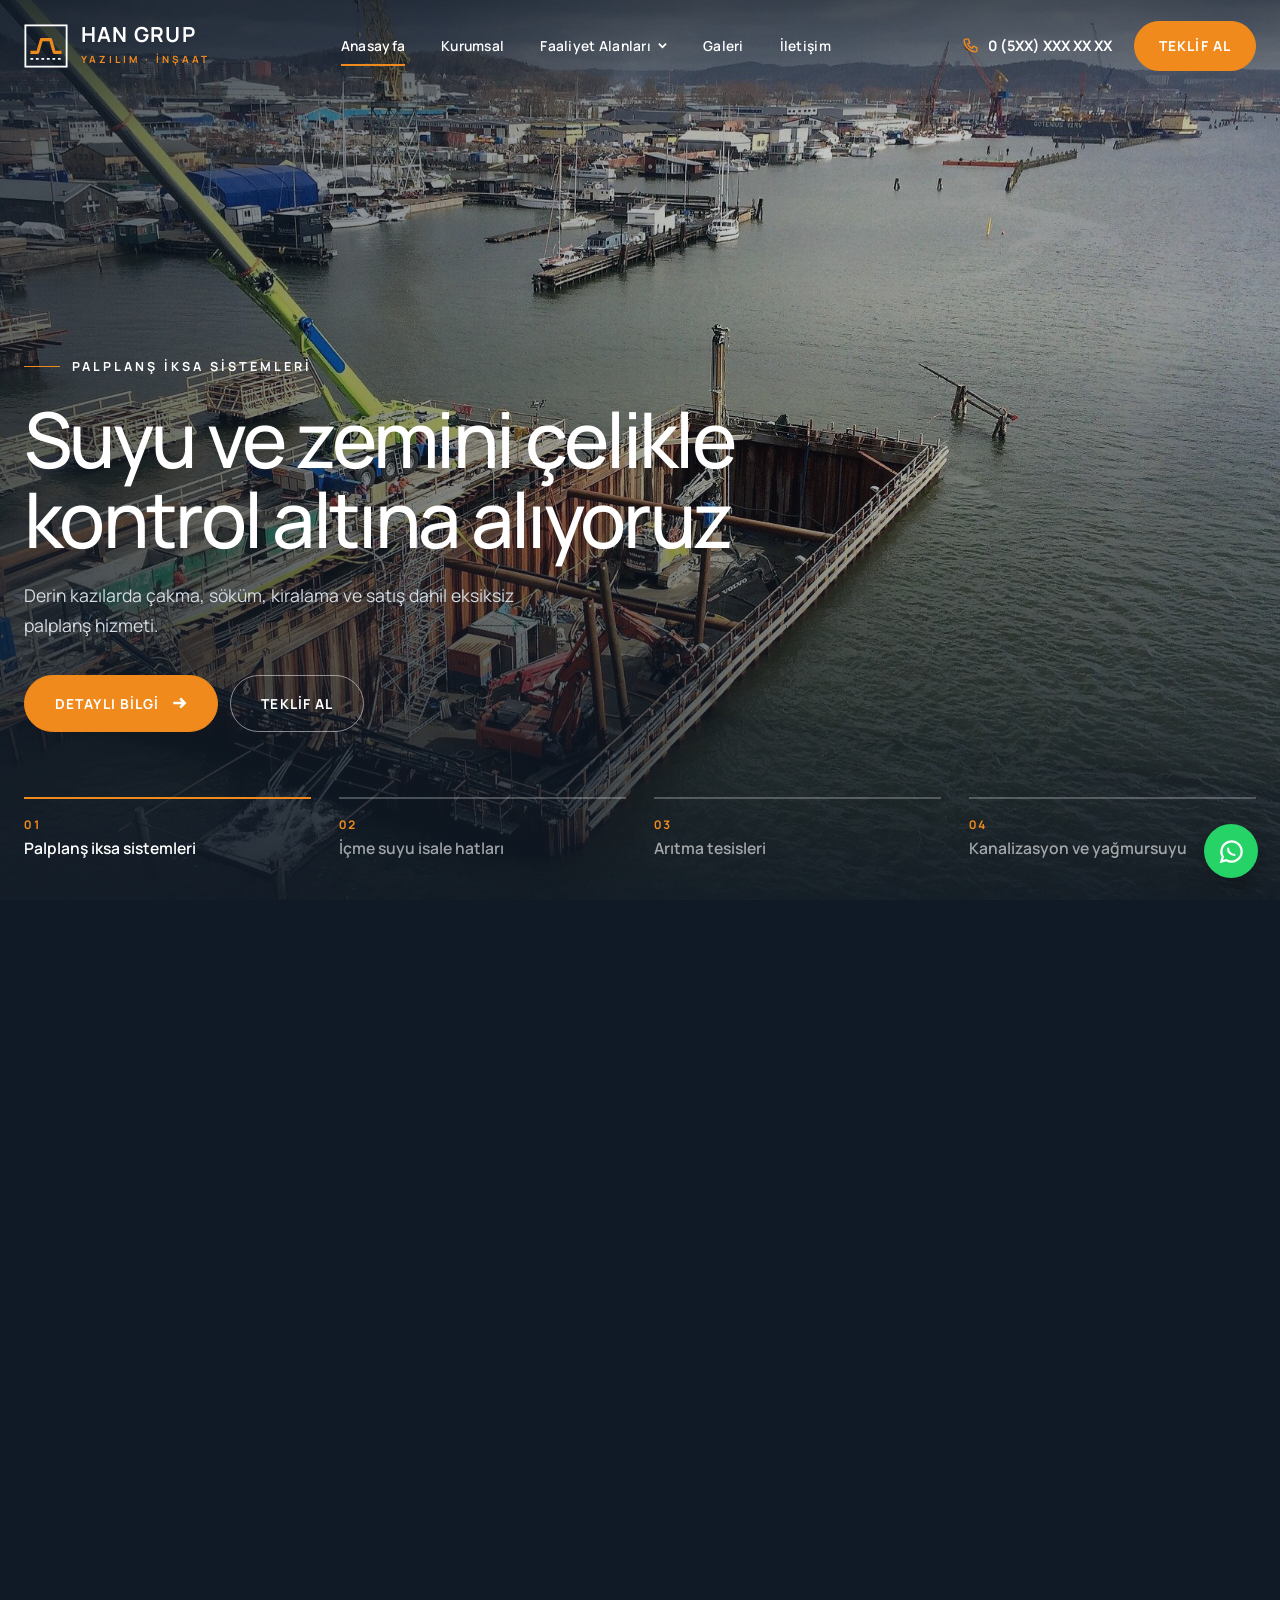
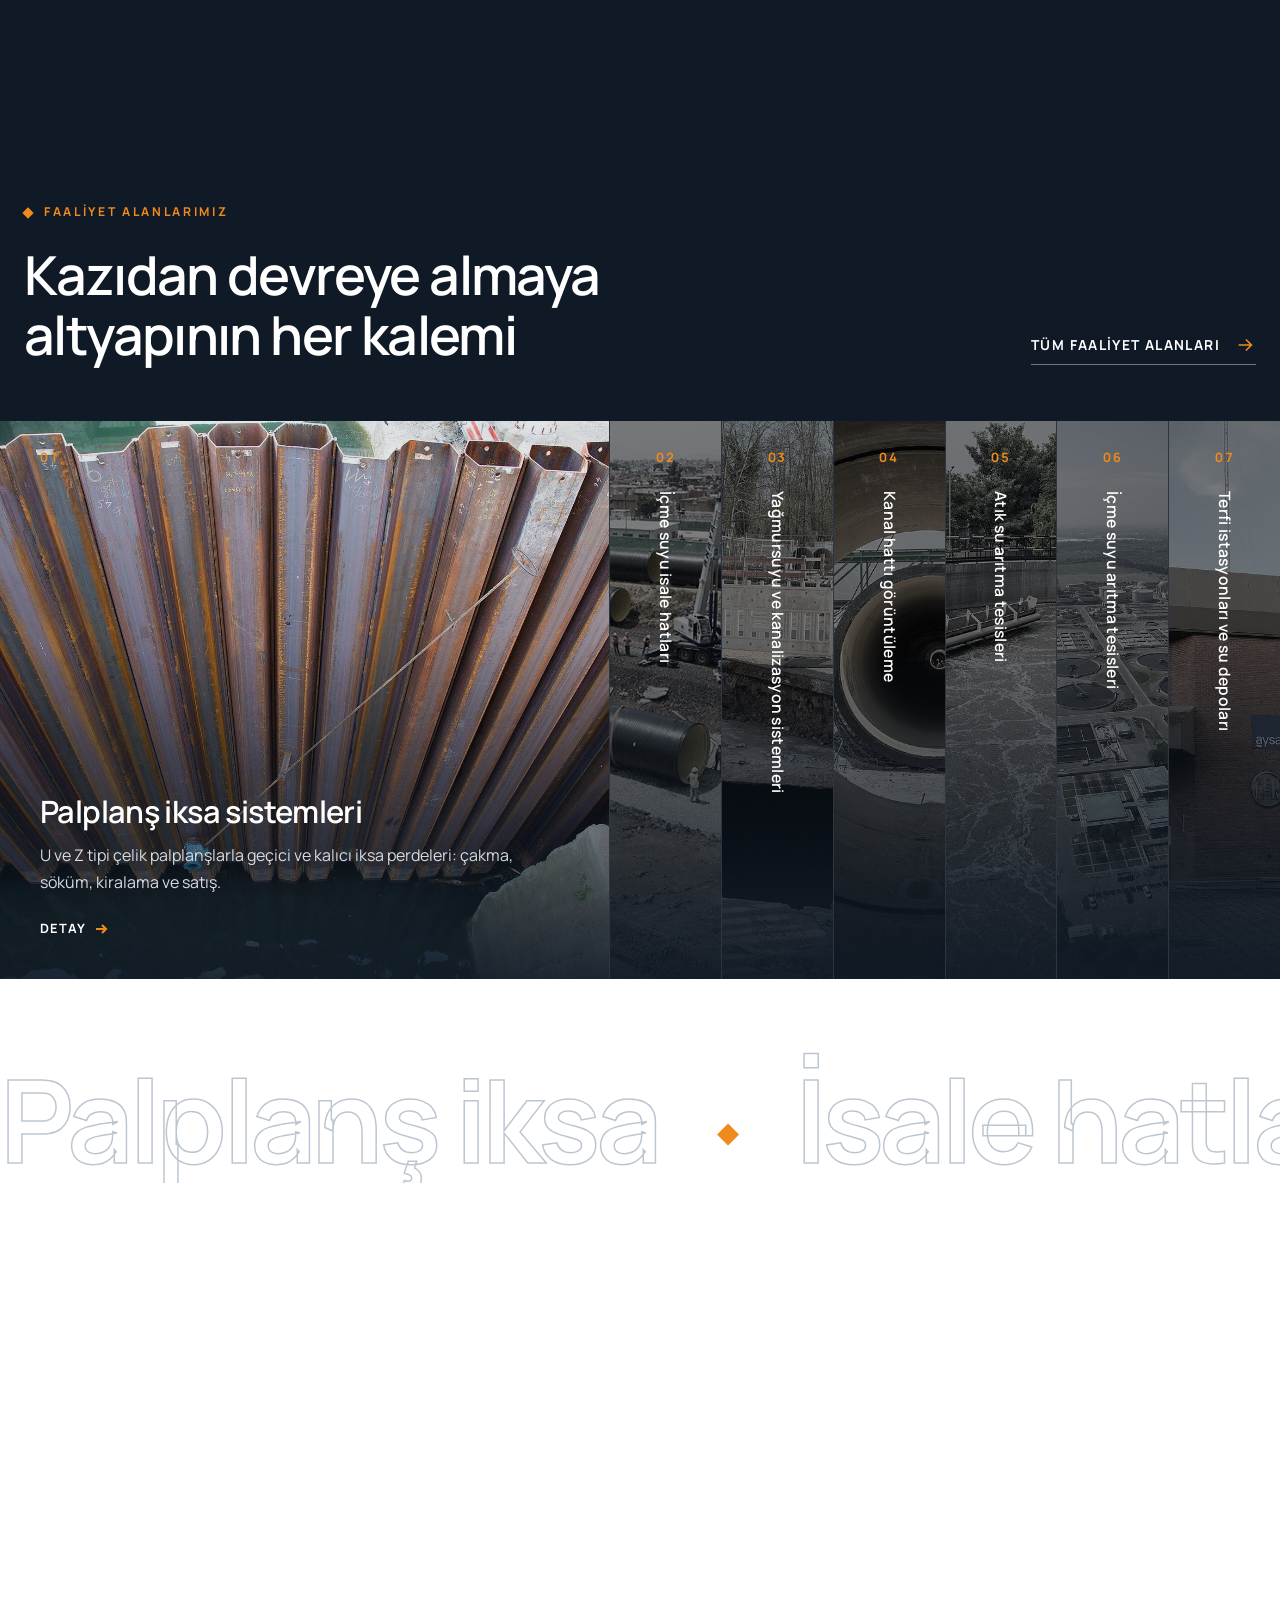
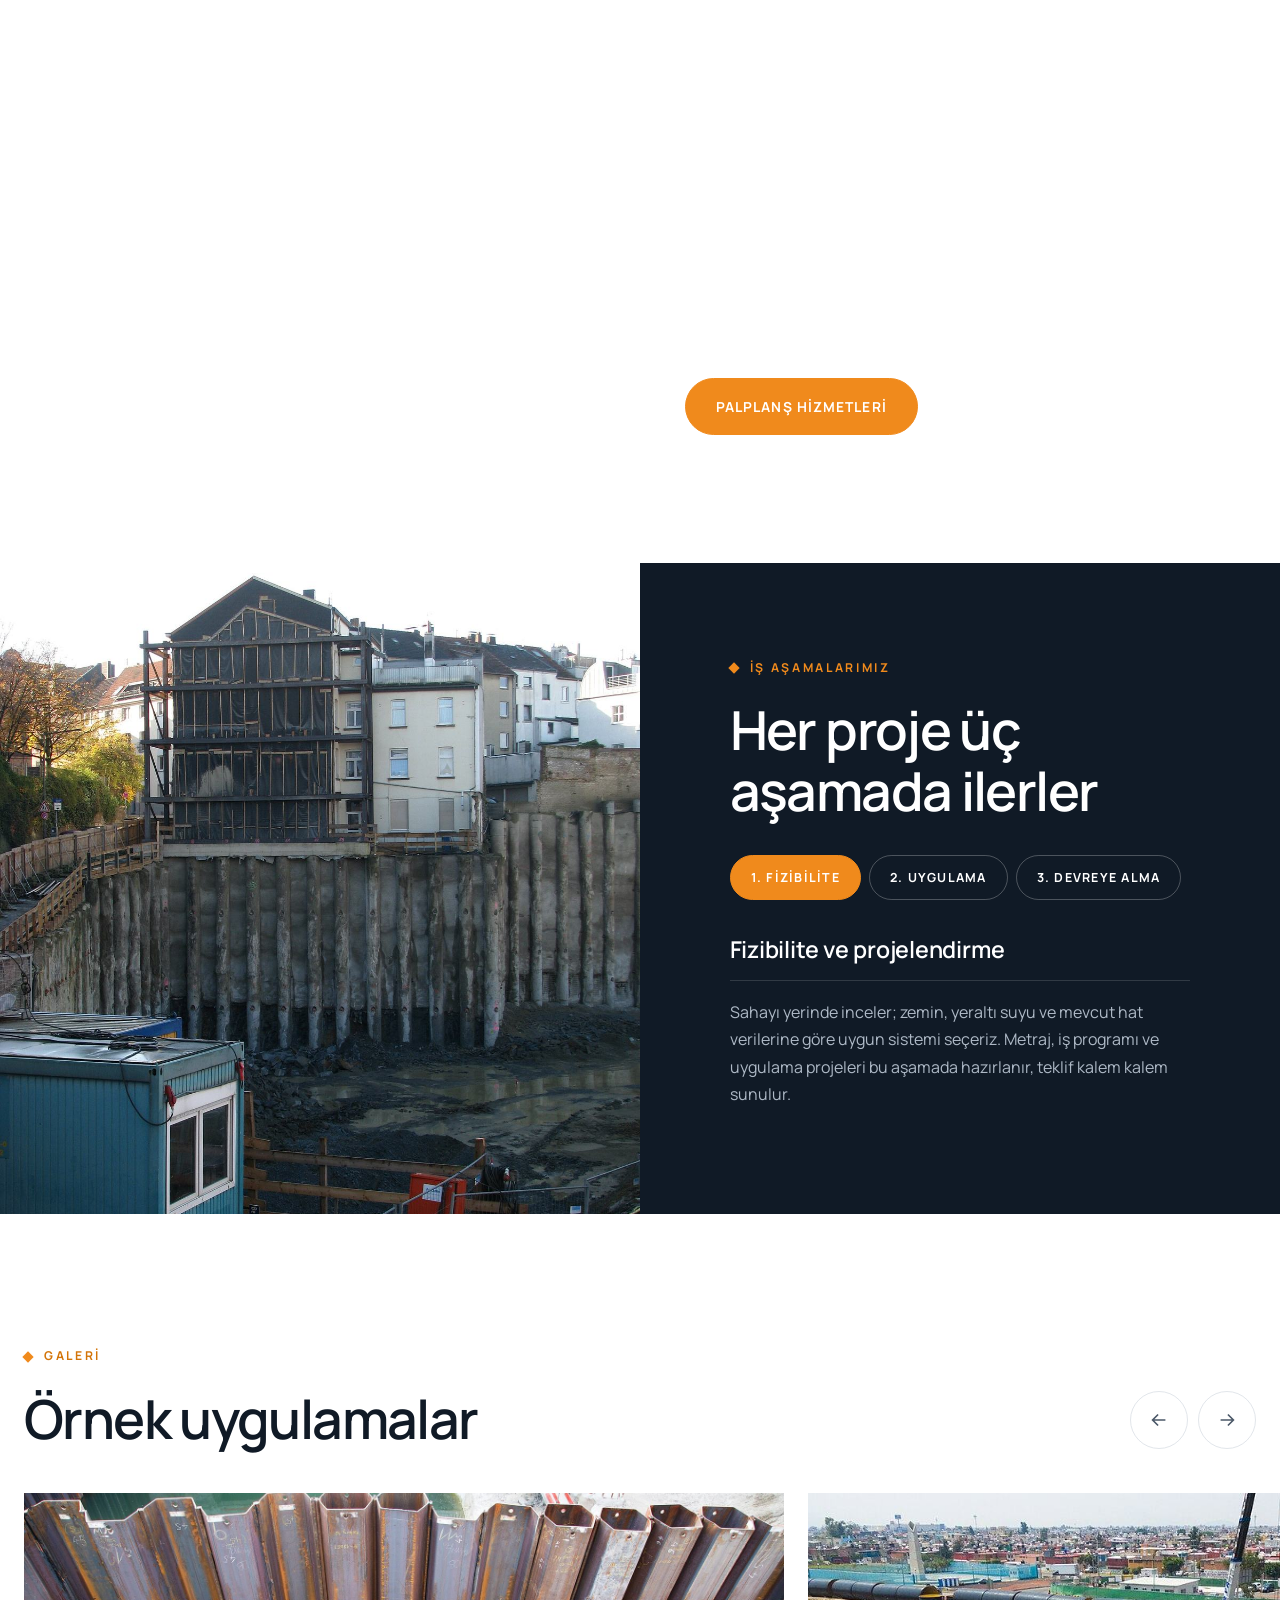
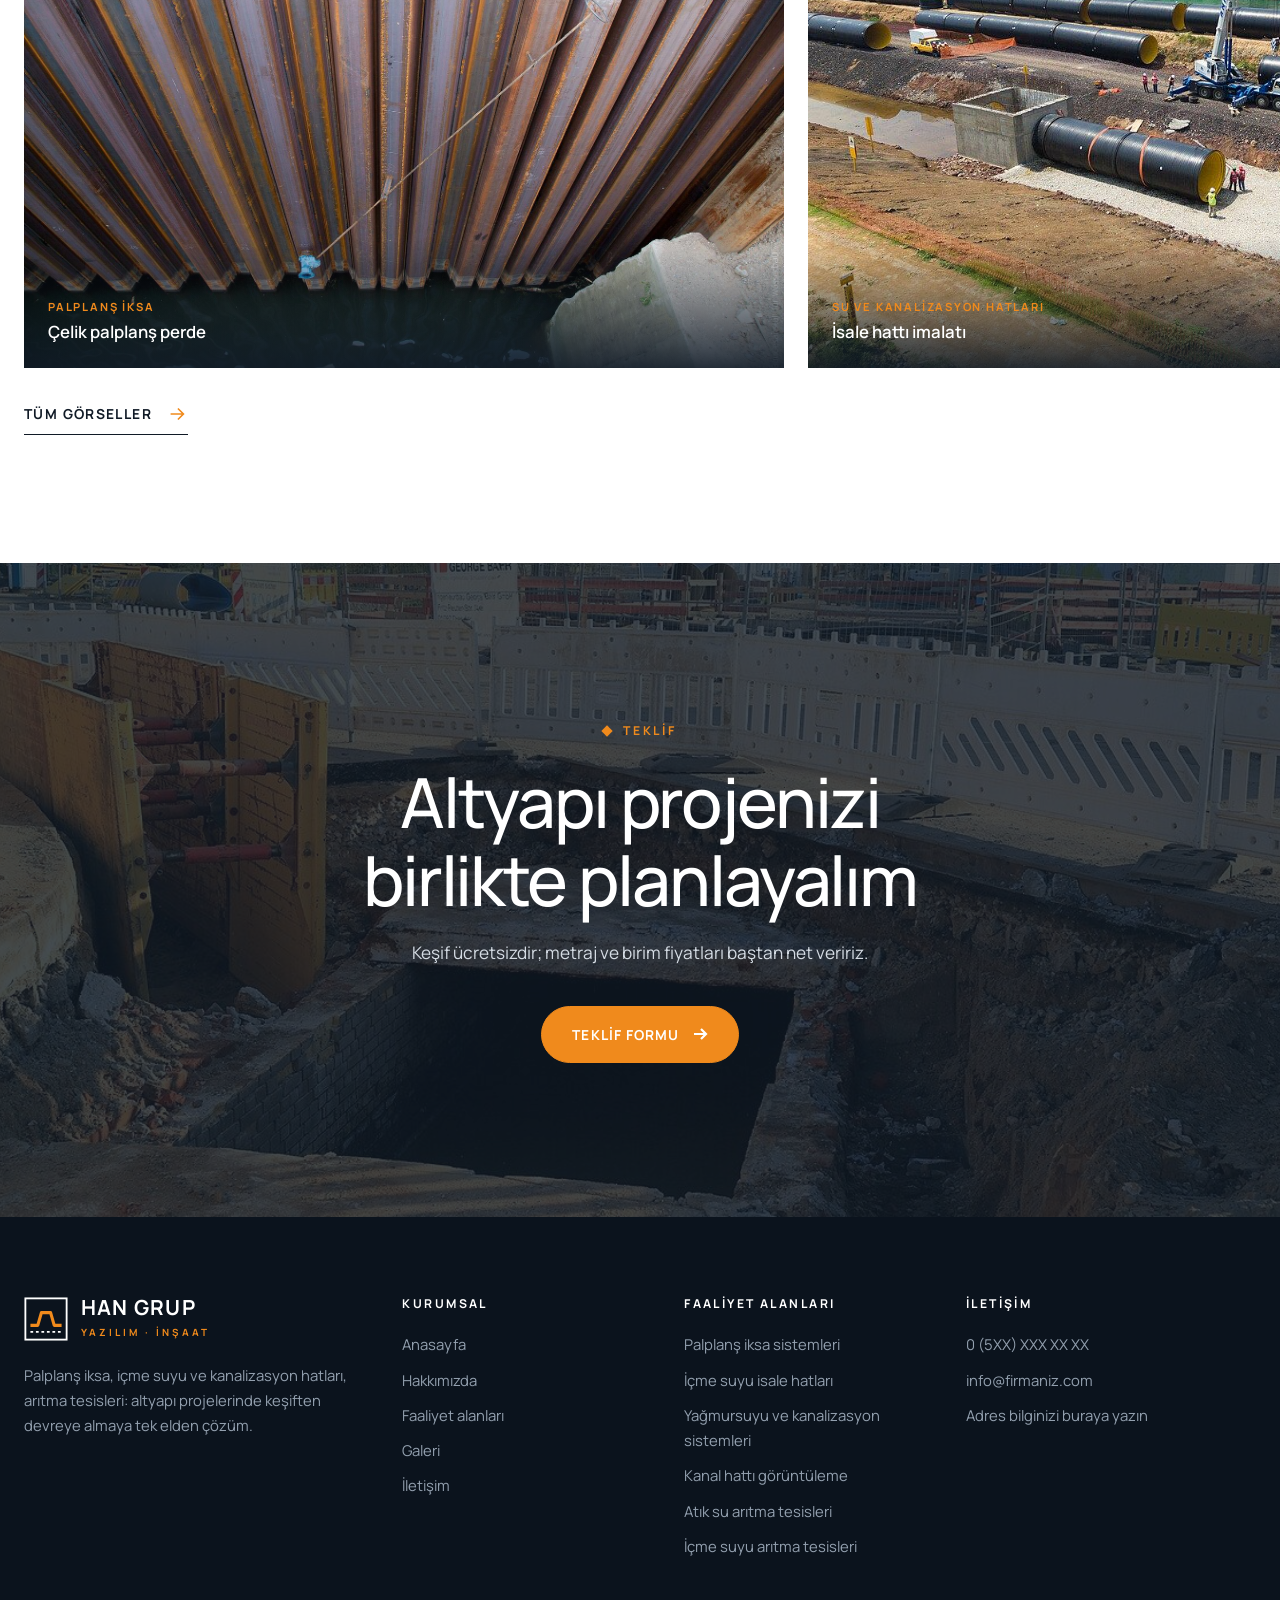
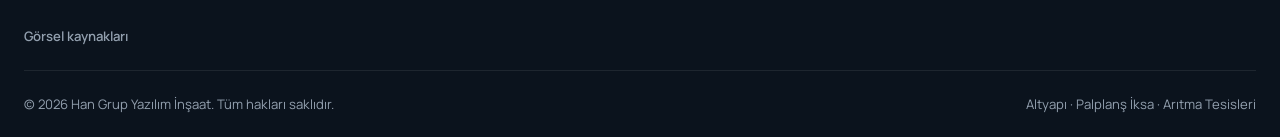
==== commit d68a64f1: "Redesign with cinematic full-screen hero, expanding service panels and scroll-driven animation Co-Au" ====
--- a/index.html
+++ b/index.html
@@ -12,24 +12,15 @@
 <meta property="og:description" content="Palplanş iksa, su ve kanalizasyon hatları, arıtma tesisleri: altyapı projelerinde keşiften devreye almaya tek elden çözüm.">
 <meta property="og:image" content="assets/img/hero-batardo.jpg">
 <link rel="icon" href="data:image/svg+xml,%3Csvg xmlns='http://www.w3.org/2000/svg' viewBox='0 0 32 32'%3E%3Crect width='32' height='32' fill='%2316202c'/%3E%3Cpath d='M4 21h5l3-9h8l3 9h5' fill='none' stroke='%23f08a1c' stroke-width='3' stroke-linejoin='round'/%3E%3C/svg%3E">
-<link rel="stylesheet" href="assets/site.css">
+<link rel="stylesheet" href="assets/app.css">
 </head>
 <body>
 
-<div class="topbar">
-  <div class="wrap">
-    <ul>
-      <li><a data-mail><svg viewBox="0 0 24 24" fill="none" stroke="currentColor" stroke-width="2"><rect x="3" y="5" width="18" height="14" rx="1"/><path d="M3 7l9 6 9-6"/></svg><span data-f="email"></span></a></li>
-      <li><a data-tel><svg viewBox="0 0 24 24" fill="none" stroke="currentColor" stroke-width="2"><path d="M5 3h4l2 5-3 2a12 12 0 006 6l2-3 5 2v4a2 2 0 01-2 2A17 17 0 013 5a2 2 0 012-2z"/></svg><span data-f="phone"></span></a></li>
-    </ul>
-    <a class="wa" data-wa target="_blank" rel="noopener"><svg viewBox="0 0 24 24" fill="none" stroke="currentColor" stroke-width="2"><path d="M21 12a9 9 0 01-13.500 7.800L3 21l1.300-4.300A9 9 0 1121 12z"/></svg>WhatsApp'tan yazın</a>
-  </div>
-</div>
-
+<div class="curtain" id="curtain" aria-hidden="true"></div>
 <header id="hdr">
   <div class="wrap nav">
     <a href="#anasayfa" class="logo" aria-label="Han Grup Yazılım İnşaat ana sayfa">
-      <svg viewBox="0 0 48 48" fill="none"><rect width="48" height="48" rx="3" fill="#16202c"/><path d="M6 31h8l4-14h12l4 14h8" stroke="#f08a1c" stroke-width="3.4" stroke-linejoin="round"/><path d="M6 38h36" stroke="#fff" stroke-width="2" stroke-dasharray="3 3"/></svg>
+      <svg viewBox="0 0 48 48" fill="none"><rect x="1.500" y="1.500" width="45" height="45" stroke="currentColor" stroke-width="2"/><path d="M7 31h8l4-14h10l4 14h8" stroke="#f08a1c" stroke-width="3.4" stroke-linejoin="round"/><path d="M7 38h34" stroke="currentColor" stroke-width="2" stroke-dasharray="3 3"/></svg>
       <span><b>HAN GRUP</b><small>Yazılım · İnşaat</small></span>
     </a>
     <ul class="menu" id="menu">
@@ -40,8 +31,11 @@
       <li><a href="#galeri" data-nav="galeri">Galeri</a></li>
       <li><a href="#iletisim" data-nav="iletisim">İletişim</a></li>
     </ul>
-    <a href="#iletisim" class="btn">Teklif Al</a>
-    <button class="burger" id="burger" aria-label="Menü" aria-expanded="false" aria-controls="menu"><span></span><span></span><span></span></button>
+    <div class="nav-r">
+      <a class="tel" data-tel><svg viewBox="0 0 24 24" fill="none" stroke="currentColor" stroke-width="2"><path d="M5 3h4l2 5-3 2a12 12 0 006 6l2-3 5 2v4a2 2 0 01-2 2A17 17 0 013 5a2 2 0 012-2z"/></svg><span data-f="phone"></span></a>
+      <a href="#iletisim" class="btn">Teklif Al</a>
+      <button class="burger" id="burger" aria-label="Menü" aria-expanded="false" aria-controls="menu"><span></span><span></span><span></span></button>
+    </div>
   </div>
 </header>
 
@@ -49,54 +43,57 @@
 <!-- =====================================================  ANASAYFA  -->
 <div class="view on" id="v-anasayfa">
   <section class="hero" id="hero" aria-label="Öne çıkanlar">
-    <div class="ctrl">
-      <button id="prev" aria-label="Önceki"><svg viewBox="0 0 16 16" fill="none" stroke="currentColor" stroke-width="2"><path d="M10 2L4 8l6 6"/></svg></button>
-      <span class="count"><b id="cur">01</b> / <span id="tot">04</span></span>
-      <button id="next" aria-label="Sonraki"><svg viewBox="0 0 16 16" fill="none" stroke="currentColor" stroke-width="2"><path d="M6 2l6 6-6 6"/></svg></button>
-    </div>
-  </section>
-
-  <div class="quick">
-    <div class="wrap"><div class="grid">
-      <a href="#faaliyet-alanlari" data-target="s-palplans">
-        <svg class="ic" viewBox="0 0 48 48" fill="none" stroke="currentColor" stroke-width="2.4" stroke-linejoin="round"><path d="M4 30h8l4-14h16l4 14h8"/><path d="M4 40h40" stroke-dasharray="4 4"/><path d="M14 6v6M24 6v6M34 6v6"/></svg>
-        <h3>Palplanş iksa</h3><p>Çakma, söküm, kiralama ve satış. Derin kazılarda toprak ve suyu tutan çelik perdeler.</p>
-        <span class="more">İncele <svg viewBox="0 0 14 14" fill="none" stroke="currentColor" stroke-width="2.2"><path d="M2 7h10M8 3l4 4-4 4"/></svg></span>
-      </a>
-      <a href="#faaliyet-alanlari" data-target="s-isale">
-        <svg class="ic" viewBox="0 0 48 48" fill="none" stroke="currentColor" stroke-width="2.4" stroke-linejoin="round"><path d="M4 16h26c6 0 10 4 10 10v18"/><path d="M4 28h16c4 0 8 3 8 8v8"/><path d="M4 12v20"/></svg>
-        <h3>Su ve kanalizasyon hatları</h3><p>İçme suyu isale hatları, kanalizasyon ve yağmursuyu şebekeleri, kanal görüntüleme.</p>
-        <span class="more">İncele <svg viewBox="0 0 14 14" fill="none" stroke="currentColor" stroke-width="2.2"><path d="M2 7h10M8 3l4 4-4 4"/></svg></span>
-      </a>
-      <a href="#faaliyet-alanlari" data-target="s-atiksu">
-        <svg class="ic" viewBox="0 0 48 48" fill="none" stroke="currentColor" stroke-width="2.4" stroke-linejoin="round"><circle cx="24" cy="26" r="16"/><path d="M24 10v32M8 26h32"/><path d="M24 4v6"/></svg>
-        <h3>Arıtma tesisleri</h3><p>Atık su ve içme suyu arıtma tesisleri, terfi istasyonları ve su depoları.</p>
-        <span class="more">İncele <svg viewBox="0 0 14 14" fill="none" stroke="currentColor" stroke-width="2.2"><path d="M2 7h10M8 3l4 4-4 4"/></svg></span>
-      </a>
-    </div></div>
-  </div>
-
-  <section class="sec">
-    <div class="wrap about">
-      <div class="pics rv">
-        <img class="p1" src="assets/img/palplans-perde.jpg" alt="Çakılmış çelik palplanş perde" loading="lazy">
-        <img class="p2" src="assets/img/isale-hatti.jpg" alt="İsale hattı imalatı" loading="lazy">
-        <div class="tag"><small>Uzmanlık</small>Altyapı ve iksa</div>
-      </div>
-      <div class="rv" style="--d:1">
-        <div class="kicker">Biz kimiz</div>
-        <h2>Altyapı inşaatında mühendislik ve uygulama tek çatı altında</h2>
-        <p style="margin-top:16px">Han Grup Yazılım İnşaat; palplanş iksa sistemlerinden içme suyu isale hatlarına, kanalizasyon ve yağmursuyu şebekelerinden arıtma tesislerine uzanan altyapı işlerinde yüklenici olarak hizmet verir. Projeyi fizibilite aşamasından alır, uygular ve çalışır halde teslim eder.</p>
-        <ul class="ticks" id="ticks"></ul>
-        <a href="#kurumsal" class="btn dark">Kurumsal <svg viewBox="0 0 16 16" fill="none" stroke="currentColor" stroke-width="2.2"><path d="M2 8h12M9 3l5 5-5 5"/></svg></a>
-      </div>
-    </div>
-  </section>
-
-  <section class="sec soft">
-    <div class="wrap">
-      <div class="head center rv"><div class="kicker">Faaliyet alanlarımız</div><h2>Kazıdan devreye almaya altyapının her kalemi</h2></div>
-      <div class="cards" id="homeCards"></div>
+    <div class="hero-tabs wrap" id="heroTabs"></div>
+  </section>
+
+  <section class="sec intro">
+    <div class="wrap">
+      <div class="intro-grid">
+        <div class="rv"><div class="kicker">Biz kimiz</div></div>
+        <div>
+          <p class="statement" id="statement">Han Grup Yazılım İnşaat; palplanş iksa sistemlerinden içme suyu isale hatlarına, kanalizasyon şebekelerinden arıtma tesislerine uzanan altyapı işlerini fizibiliteden devreye almaya tek çatı altında yürütür.</p>
+          <a href="#kurumsal" class="link rv">Kurumsal <svg viewBox="0 0 24 24" fill="none" stroke="currentColor" stroke-width="1.8"><path d="M5 12h14M13 6l6 6-6 6"/></svg></a>
+        </div>
+      </div>
+      <!-- NOT: Rakamlar örnek değerlerdir; data-count değerlerini gerçek verilerinizle güncelleyin. -->
+      <div class="nums" id="stats">
+        <div class="rv"><b><span data-count="15">15</span><i>+</i></b><span>Yıllık deneyim</span></div>
+        <div class="rv" style="--d:1"><b><span data-count="250">250</span><i>+</i></b><span>Tamamlanan proje</span></div>
+        <div class="rv" style="--d:2"><b><span data-count="300">300</span><i>km</i></b><span>Altyapı hattı</span></div>
+        <div class="rv" style="--d:3"><b><span data-count="25">25</span><i>+</i></b><span>Arıtma ve terfi tesisi</span></div>
+      </div>
+    </div>
+  </section>
+
+  <section class="sec dark fields">
+    <div class="wrap">
+      <div class="head-row">
+        <div class="rv"><div class="kicker">Faaliyet alanlarımız</div><h2>Kazıdan devreye almaya<br>altyapının her kalemi</h2></div>
+        <a href="#faaliyet-alanlari" class="link light rv">Tüm faaliyet alanları <svg viewBox="0 0 24 24" fill="none" stroke="currentColor" stroke-width="1.8"><path d="M5 12h14M13 6l6 6-6 6"/></svg></a>
+      </div>
+    </div>
+    <div class="panels rv" id="panels"></div>
+  </section>
+
+  <div class="ticker" aria-hidden="true"><div id="ticker"></div></div>
+
+  <section class="sec spot">
+    <div class="wrap spot-grid">
+      <div class="spot-pic">
+        <div class="mask"><img src="assets/img/palplans-perde.jpg" alt="Çakılmış çelik palplanş perde" loading="lazy" data-par="0.12"></div>
+        <div class="mask small"><img src="assets/img/kilit-detay.jpg" alt="Palplanş kilit detayı" loading="lazy"></div>
+      </div>
+      <div>
+        <div class="rv"><div class="kicker">Öne çıkan uzmanlığımız</div><h2>Palplanş iksa sistemleri</h2>
+        <p class="lead">Birbirine kilitlenen çelik profiller zemine çakılarak toprağı ve suyu aynı anda tutan bir perde oluşturur. Yüksek yeraltı suyunda, dar sahada ve kısa sürede güvenli kazı sağlar.</p></div>
+        <ol class="methods">
+          <li class="rv"><span>01</span><div><h3>Vibrasyonlu çakma</h3><p>Kumlu ve gevşek zeminlerde vibro çekiçlerle hızlı çakım.</p></div></li>
+          <li class="rv"><span>02</span><div><h3>Hidrolik baskı</h3><p>Kent içinde komşu yapıları etkilemeyen sessiz, titreşimsiz sürme.</p></div></li>
+          <li class="rv"><span>03</span><div><h3>Ön delgili çakma</h3><p>Sert zeminlerde burgu ile ön delgi yapılarak hasarsız uygulama.</p></div></li>
+          <li class="rv"><span>04</span><div><h3>Söküm, kiralama, satış</h3><p>U ve Z tipi palplanşta kiralama, satış, geri alım ve söküm.</p></div></li>
+        </ol>
+        <a href="#faaliyet-alanlari" data-target="s-palplans" class="btn rv">Palplanş hizmetleri</a>
+      </div>
     </div>
   </section>
 
@@ -120,22 +117,16 @@
     </div></div>
   </section>
 
-  <!-- NOT: Rakamlar örnek değerlerdir; data-count değerlerini gerçek verilerinizle güncelleyin. -->
-  <section class="stats" id="stats">
-    <div class="wrap grid">
-      <div><b><span data-count="15">15</span><i>+</i></b><span>Yıllık deneyim</span></div>
-      <div><b><span data-count="250">250</span><i>+</i></b><span>Tamamlanan proje</span></div>
-      <div><b><span data-count="300">300</span><i> km</i></b><span>Altyapı hattı</span></div>
-      <div><b><span data-count="25">25</span><i>+</i></b><span>Arıtma ve terfi tesisi</span></div>
-    </div>
-  </section>
-
-  <section class="sec">
-    <div class="wrap">
-      <div class="head rv"><div class="kicker">Galeri</div><h2>Örnek uygulamalar</h2></div>
-      <div class="gal" id="homeGal"></div>
-      <p style="margin-top:34px;text-align:center"><a href="#galeri" class="btn dark">Tüm görseller</a></p>
-    </div>
+  <section class="sec reel">
+    <div class="wrap head-row">
+      <div class="rv"><div class="kicker">Galeri</div><h2>Örnek uygulamalar</h2></div>
+      <div class="reel-ctrl rv">
+        <button id="rPrev" aria-label="Önceki"><svg viewBox="0 0 24 24" fill="none" stroke="currentColor" stroke-width="1.8"><path d="M19 12H5M11 6l-6 6 6 6"/></svg></button>
+        <button id="rNext" aria-label="Sonraki"><svg viewBox="0 0 24 24" fill="none" stroke="currentColor" stroke-width="1.8"><path d="M5 12h14M13 6l6 6-6 6"/></svg></button>
+      </div>
+    </div>
+    <div class="track" id="track"></div>
+    <div class="wrap"><a href="#galeri" class="link rv" style="margin-top:34px">Tüm görseller <svg viewBox="0 0 24 24" fill="none" stroke="currentColor" stroke-width="1.8"><path d="M5 12h14M13 6l6 6-6 6"/></svg></a></div>
   </section>
 </div>
 
@@ -257,9 +248,12 @@
 </main>
 
 <section class="cta">
+  <img src="assets/img/kanalizasyon-hendek.jpg" alt="" loading="lazy" data-par="0.15">
   <div class="wrap">
-    <div><h2>Altyapı projeniz için teklif alın</h2><p>Keşif ücretsizdir; metraj ve birim fiyatları baştan net veririz.</p></div>
-    <a href="#iletisim" class="btn dark">Teklif formu <svg viewBox="0 0 16 16" fill="none" stroke="currentColor" stroke-width="2.2"><path d="M2 8h12M9 3l5 5-5 5"/></svg></a>
+    <div class="kicker">Teklif</div>
+    <h2>Altyapı projenizi birlikte planlayalım</h2>
+    <p>Keşif ücretsizdir; metraj ve birim fiyatları baştan net veririz.</p>
+    <a href="#iletisim" class="btn">Teklif formu <svg viewBox="0 0 16 16" fill="none" stroke="currentColor" stroke-width="2.2"><path d="M2 8h12M9 3l5 5-5 5"/></svg></a>
   </div>
 </section>
 
@@ -267,7 +261,7 @@
   <div class="wrap">
     <div class="foot">
       <div>
-        <a href="#anasayfa" class="logo"><svg viewBox="0 0 48 48" fill="none"><rect width="48" height="48" rx="3" fill="#223042"/><path d="M6 31h8l4-14h12l4 14h8" stroke="#f08a1c" stroke-width="3.4" stroke-linejoin="round"/><path d="M6 38h36" stroke="#fff" stroke-width="2" stroke-dasharray="3 3"/></svg><span><b>HAN GRUP</b><small>Yazılım · İnşaat</small></span></a>
+        <a href="#anasayfa" class="logo"><svg viewBox="0 0 48 48" fill="none"><rect x="1.500" y="1.500" width="45" height="45" stroke="currentColor" stroke-width="2"/><path d="M7 31h8l4-14h10l4 14h8" stroke="#f08a1c" stroke-width="3.4" stroke-linejoin="round"/><path d="M7 38h34" stroke="currentColor" stroke-width="2" stroke-dasharray="3 3"/></svg><span><b>HAN GRUP</b><small>Yazılım · İnşaat</small></span></a>
         <p>Palplanş iksa, içme suyu ve kanalizasyon hatları, arıtma tesisleri: altyapı projelerinde keşiften devreye almaya tek elden çözüm.</p>
       </div>
       <div><h4>Kurumsal</h4><ul><li><a href="#anasayfa">Anasayfa</a></li><li><a href="#kurumsal">Hakkımızda</a></li><li><a href="#faaliyet-alanlari">Faaliyet alanları</a></li><li><a href="#galeri">Galeri</a></li><li><a href="#iletisim">İletişim</a></li></ul></div>
@@ -279,11 +273,11 @@
   </div>
 </footer>
 
-<a class="fab call" data-tel aria-label="Hemen arayın"><svg viewBox="0 0 24 24" fill="none" stroke="#fff" stroke-width="2"><path d="M5 3h4l2 5-3 2a12 12 0 006 6l2-3 5 2v4a2 2 0 01-2 2A17 17 0 013 5a2 2 0 012-2z"/></svg></a>
 <a class="fab" data-wa aria-label="WhatsApp ile yazın" target="_blank" rel="noopener"><svg viewBox="0 0 24 24" fill="none" stroke="currentColor" stroke-width="2"><path d="M21 12a9 9 0 01-13.500 7.800L3 21l1.300-4.300A9 9 0 1121 12z"/><path d="M9 9.500c0 3 2.500 5.500 5.500 5.500" stroke-linecap="round"/></svg></a>
 <div class="lb" id="lb"><button aria-label="Kapat">×</button><img alt=""><p></p></div>
 <button class="top" id="toTop" aria-label="Yukarı çık">↑</button>
 
-<script src="assets/site.js"></script>
+<script src="assets/data.js"></script>
+<script src="assets/app.js"></script>
 </body>
 </html>
--- a/assets/app.css
+++ b/assets/app.css
@@ -0,0 +1,393 @@
+@font-face{font-family:"Manrope";font-weight:400;font-display:swap;src:url(fonts/manrope-latin-ext-400-normal.woff2) format("woff2");unicode-range:U+0100-02BA,U+02BD-02C5,U+02C7-02CC,U+02CE-02D7,U+02DD-02FF,U+0304,U+0308,U+0329,U+1D00-1DBF,U+1E00-1E9F,U+1EF2-1EFF,U+2020,U+20A0-20AB,U+20AD-20C0,U+2113,U+2C60-2C7F,U+A720-A7FF}
+@font-face{font-family:"Manrope";font-weight:400;font-display:swap;src:url(fonts/manrope-latin-400-normal.woff2) format("woff2");unicode-range:U+0000-00FF,U+0131,U+0152-0153,U+02BB-02BC,U+02C6,U+02DA,U+02DC,U+0304,U+0308,U+0329,U+2000-206F,U+20AC,U+2122,U+2191,U+2193,U+2212,U+2215,U+FEFF,U+FFFD}
+@font-face{font-family:"Manrope";font-weight:500;font-display:swap;src:url(fonts/manrope-latin-ext-500-normal.woff2) format("woff2");unicode-range:U+0100-02BA,U+02BD-02C5,U+02C7-02CC,U+02CE-02D7,U+02DD-02FF,U+0304,U+0308,U+0329,U+1D00-1DBF,U+1E00-1E9F,U+1EF2-1EFF,U+2020,U+20A0-20AB,U+20AD-20C0,U+2113,U+2C60-2C7F,U+A720-A7FF}
+@font-face{font-family:"Manrope";font-weight:500;font-display:swap;src:url(fonts/manrope-latin-500-normal.woff2) format("woff2");unicode-range:U+0000-00FF,U+0131,U+0152-0153,U+02BB-02BC,U+02C6,U+02DA,U+02DC,U+0304,U+0308,U+0329,U+2000-206F,U+20AC,U+2122,U+2191,U+2193,U+2212,U+2215,U+FEFF,U+FFFD}
+@font-face{font-family:"Manrope";font-weight:600;font-display:swap;src:url(fonts/manrope-latin-ext-600-normal.woff2) format("woff2");unicode-range:U+0100-02BA,U+02BD-02C5,U+02C7-02CC,U+02CE-02D7,U+02DD-02FF,U+0304,U+0308,U+0329,U+1D00-1DBF,U+1E00-1E9F,U+1EF2-1EFF,U+2020,U+20A0-20AB,U+20AD-20C0,U+2113,U+2C60-2C7F,U+A720-A7FF}
+@font-face{font-family:"Manrope";font-weight:600;font-display:swap;src:url(fonts/manrope-latin-600-normal.woff2) format("woff2");unicode-range:U+0000-00FF,U+0131,U+0152-0153,U+02BB-02BC,U+02C6,U+02DA,U+02DC,U+0304,U+0308,U+0329,U+2000-206F,U+20AC,U+2122,U+2191,U+2193,U+2212,U+2215,U+FEFF,U+FFFD}
+@font-face{font-family:"Manrope";font-weight:700 800;font-display:swap;src:url(fonts/manrope-latin-ext-700-normal.woff2) format("woff2");unicode-range:U+0100-02BA,U+02BD-02C5,U+02C7-02CC,U+02CE-02D7,U+02DD-02FF,U+0304,U+0308,U+0329,U+1D00-1DBF,U+1E00-1E9F,U+1EF2-1EFF,U+2020,U+20A0-20AB,U+20AD-20C0,U+2113,U+2C60-2C7F,U+A720-A7FF}
+@font-face{font-family:"Manrope";font-weight:700 800;font-display:swap;src:url(fonts/manrope-latin-700-normal.woff2) format("woff2");unicode-range:U+0000-00FF,U+0131,U+0152-0153,U+02BB-02BC,U+02C6,U+02DA,U+02DC,U+0304,U+0308,U+0329,U+2000-206F,U+20AC,U+2122,U+2191,U+2193,U+2212,U+2215,U+FEFF,U+FFFD}
+
+/* Düzen fikri: sinematik tam ekran açılış + şeffaf menü; büyük ince başlıklar, bol boşluk, kaydırmayla açılan bölümler. */
+:root{
+  --ink:#101a26;       /* koyu zemin ve başlıklar */
+  --ink-2:#1b2836;
+  --text:#4b5868;
+  --muted:#8490a0;
+  --line:#e2e6eb;
+  --bg:#ffffff;
+  --bg-soft:#f3f5f7;
+  --accent:#f08a1c;    /* tek vurgu rengi */
+  --accent-d:#d37408;
+  --font:"Manrope",system-ui,-apple-system,"Segoe UI",Roboto,sans-serif;
+  --wrap:1280px;
+  --ease:cubic-bezier(.2,.8,.2,1);
+}
+*{box-sizing:border-box;margin:0;padding:0}
+html{scroll-behavior:smooth;overflow-x:clip;color-scheme:light}
+body{font-family:var(--font);background:var(--bg);color:var(--text);line-height:1.7;font-size:16px;-webkit-font-smoothing:antialiased;overflow-x:hidden}
+img,svg{max-width:100%;display:block}
+a{color:inherit;text-decoration:none}
+ul,ol{list-style:none}
+button{font:inherit;color:inherit}
+:focus-visible{outline:2px solid var(--accent);outline-offset:3px}
+.wrap{width:min(var(--wrap),100% - 48px);margin-inline:auto}
+h1,h2,h3,h4{color:var(--ink);font-weight:600;line-height:1.12;letter-spacing:-.03em;text-wrap:balance}
+h2{font-size:clamp(2rem,4.2vw,3.4rem)}
+h3{font-size:1.15rem;font-weight:700;letter-spacing:-.01em;line-height:1.3}
+.sec{padding:clamp(80px,10vw,150px) 0}
+.soft{background:var(--bg-soft)}
+.dark{background:var(--ink);color:#aeb9c6}
+.dark h2,.dark h3{color:#fff}
+.kicker{display:inline-flex;align-items:center;gap:12px;font-size:.76rem;font-weight:700;letter-spacing:.22em;text-transform:uppercase;color:var(--accent-d);margin-bottom:22px}
+.kicker::before{content:"";width:8px;height:8px;background:var(--accent);transform:rotate(45deg)}
+.dark .kicker,.split .kicker,.cta .kicker{color:var(--accent)}
+.lead{font-size:1.1rem;margin-top:22px;max-width:56ch}
+.head{max-width:760px;margin-bottom:56px}
+.head.center{margin-inline:auto;text-align:center}
+.head-row{display:flex;justify-content:space-between;align-items:flex-end;gap:30px;flex-wrap:wrap;margin-bottom:56px}
+.btn{display:inline-flex;align-items:center;justify-content:center;gap:12px;padding:16px 30px;font-weight:700;font-size:.86rem;letter-spacing:.08em;text-transform:uppercase;background:var(--accent);color:#fff;border:1px solid var(--accent);border-radius:999px;cursor:pointer;transition:background .3s,border-color .3s,color .3s,transform .3s var(--ease)}
+.btn:hover{background:var(--accent-d);border-color:var(--accent-d);transform:translateY(-2px)}
+.btn.line{background:transparent;color:#fff;border-color:rgba(255,255,255,.5)}
+.btn.line:hover{background:#fff;color:var(--ink);border-color:#fff}
+.btn.dark{background:var(--ink);border-color:var(--ink);color:#fff}
+.btn.dark:hover{background:var(--ink-2)}
+.btn svg{width:16px;height:16px;transition:transform .3s var(--ease)}
+.btn:hover svg{transform:translateX(4px)}
+.link{display:inline-flex;align-items:center;gap:14px;font-weight:700;font-size:.86rem;letter-spacing:.1em;text-transform:uppercase;color:var(--ink);padding-bottom:8px;border-bottom:1px solid var(--ink);transition:gap .3s var(--ease),color .3s,border-color .3s}
+.link svg{width:22px;height:22px;color:var(--accent)}
+.link:hover{gap:22px;color:var(--accent-d);border-color:var(--accent)}
+.link.light{color:#fff;border-color:rgba(255,255,255,.4)}
+.more{display:inline-flex;align-items:center;gap:8px;font-weight:700;font-size:.8rem;letter-spacing:.1em;text-transform:uppercase;color:var(--ink);transition:gap .25s,color .25s}
+.more svg{width:14px;height:14px;color:var(--accent)}
+.more:hover{gap:14px;color:var(--accent-d)}
+
+/* ---------- Sayfa geçiş perdesi ---------- */
+.curtain{position:fixed;inset:0;z-index:90;background:var(--ink);transform:translateY(100%);pointer-events:none}
+.curtain.go{animation:curtain 1s var(--ease)}
+@keyframes curtain{0%{transform:translateY(100%)}45%,55%{transform:none}100%{transform:translateY(-100%)}}
+
+/* ---------- Menü ---------- */
+header{position:fixed;top:0;left:0;right:0;z-index:60;color:#fff;transition:background .4s,color .4s,box-shadow .4s,transform .4s var(--ease)}
+header::before{content:"";position:absolute;inset:0 0 -40px 0;background:linear-gradient(180deg,rgba(16,26,38,.6),transparent);pointer-events:none;transition:opacity .4s;z-index:-1}
+header.solid{background:rgba(255,255,255,.96);backdrop-filter:blur(10px);color:var(--ink);box-shadow:0 1px 0 var(--line)}
+header.solid::before{opacity:0}
+header.hide{transform:translateY(-100%)}
+.nav{display:flex;align-items:center;justify-content:space-between;gap:24px;min-height:92px;transition:min-height .4s}
+header.solid .nav{min-height:74px}
+.logo{display:flex;align-items:center;gap:13px}
+.logo svg{width:44px;height:44px;flex:none}
+.logo b{display:block;font-size:1.3rem;font-weight:800;letter-spacing:.06em;line-height:1}
+.logo small{display:block;font-size:.62rem;font-weight:700;letter-spacing:.3em;text-transform:uppercase;color:var(--accent);margin-top:6px;white-space:nowrap}
+.menu{display:flex;align-items:center;gap:4px}
+.menu>li{position:relative}
+.menu>li>a{display:flex;align-items:center;gap:7px;padding:14px 16px;font-size:.86rem;font-weight:600;letter-spacing:.02em;position:relative;transition:color .25s}
+.menu>li>a::after{content:"";position:absolute;left:16px;right:16px;bottom:6px;height:1.5px;background:var(--accent);transform:scaleX(0);transform-origin:right;transition:transform .4s var(--ease)}
+.menu>li>a:hover::after,.menu>li>a.active::after{transform:scaleX(1);transform-origin:left}
+.menu .caret{width:9px;height:9px}
+.drop{position:absolute;top:100%;left:0;min-width:300px;background:#fff;color:var(--text);box-shadow:0 30px 60px -30px rgba(16,26,38,.5);opacity:0;visibility:hidden;transform:translateY(10px);transition:opacity .3s,transform .3s var(--ease),visibility .3s;padding:10px 0}
+.menu>li:hover .drop,.menu>li:focus-within .drop{opacity:1;visibility:visible;transform:none}
+.drop a{display:block;padding:11px 24px;font-size:.92rem;font-weight:600;transition:color .2s,padding .3s var(--ease)}
+.drop a:hover{color:var(--accent-d);padding-left:32px}
+.nav-r{display:flex;align-items:center;gap:22px}
+.nav-r .tel{display:flex;align-items:center;gap:9px;font-weight:700;font-size:.9rem;white-space:nowrap}
+.nav-r .tel svg{width:17px;height:17px;color:var(--accent)}
+.nav-r .btn{padding:12px 24px}
+.burger{display:none;width:44px;height:44px;border:0;background:none;cursor:pointer;position:relative}
+.burger span{position:absolute;left:9px;right:9px;height:2px;background:currentColor;transition:transform .3s,opacity .3s,top .3s}
+.burger span:nth-child(1){top:14px}.burger span:nth-child(2){top:21px}.burger span:nth-child(3){top:28px}
+.burger[aria-expanded=true] span:nth-child(1){top:21px;transform:rotate(45deg)}
+.burger[aria-expanded=true] span:nth-child(2){opacity:0}
+.burger[aria-expanded=true] span:nth-child(3){top:21px;transform:rotate(-45deg)}
+
+.view{display:none}
+.view.on{display:block}
+
+/* ---------- Açılış ---------- */
+.hero{position:relative;height:100vh;height:100svh;min-height:640px;max-height:1000px;background:var(--ink);overflow:hidden;color:#fff}
+.hero .slide{position:absolute;inset:0;opacity:0;visibility:hidden;transition:opacity 1.4s ease,visibility 1.4s}
+.hero .slide.on{opacity:1;visibility:visible}
+.hero .slide img{width:100%;height:100%;object-fit:cover;transform:scale(1.02)}
+.hero .slide.on img{animation:kb 9s linear forwards}
+@keyframes kb{to{transform:scale(1.13)}}
+.hero .slide::after{content:"";position:absolute;inset:0;background:linear-gradient(180deg,rgba(16,26,38,.35) 0%,rgba(16,26,38,.1) 35%,rgba(16,26,38,.88) 100%),linear-gradient(90deg,rgba(16,26,38,.6),transparent 65%)}
+.hero .cap{position:absolute;left:0;right:0;bottom:168px;z-index:2}
+.hero .lab{display:inline-flex;align-items:center;gap:12px;font-size:.78rem;font-weight:700;letter-spacing:.24em;text-transform:uppercase}
+.hero .lab::before{content:"";width:36px;height:1.5px;background:var(--accent)}
+.hero h1{color:#fff;font-weight:500;font-size:clamp(2.3rem,6vw,5.4rem);line-height:1.04;letter-spacing:-.035em;margin:22px 0 22px;max-width:15ch}
+.hero p{color:#d5dce4;font-size:1.1rem;max-width:520px}
+.hero .acts{display:flex;gap:12px;flex-wrap:wrap;margin-top:34px}
+.hero .ln{display:block;overflow:hidden}
+.hero .slide.on .lab,.hero .slide.on p,.hero .slide.on .acts{animation:up 1s var(--ease) both}
+.hero .slide.on h1{animation:rise 1.1s var(--ease) .1s both}
+.hero .slide.on p{animation-delay:.3s}.hero .slide.on .acts{animation-delay:.42s}
+@keyframes up{from{opacity:0;transform:translateY(30px)}to{opacity:1;transform:none}}
+@keyframes rise{from{opacity:0;transform:translateY(60px);clip-path:inset(0 0 100% 0)}to{opacity:1;transform:none;clip-path:inset(0 0 -10% 0)}}
+.hero-tabs{position:absolute;left:0;right:0;bottom:0;z-index:3;display:grid;grid-template-columns:repeat(4,1fr);gap:28px;padding-bottom:38px}
+.hero-tabs button{background:none;border:0;text-align:left;cursor:pointer;padding-top:18px;position:relative;color:rgba(255,255,255,.6);transition:color .3s}
+.hero-tabs button::before,.hero-tabs button::after{content:"";position:absolute;left:0;top:0;height:2px;width:100%;background:rgba(255,255,255,.25)}
+.hero-tabs button::after{background:var(--accent);transform:scaleX(0);transform-origin:left}
+.hero-tabs button.on{color:#fff}
+.hero-tabs button.on::after{animation:fill 6.5s linear forwards}
+@keyframes fill{to{transform:scaleX(1)}}
+.hero-tabs small{display:block;font-size:.74rem;font-weight:700;letter-spacing:.16em;font-variant-numeric:tabular-nums;color:var(--accent)}
+.hero-tabs span{font-weight:600;font-size:.98rem}
+
+/* ---------- Tanıtım + rakamlar ---------- */
+.intro-grid{display:grid;grid-template-columns:240px 1fr;gap:40px}
+.statement{font-size:clamp(1.5rem,3.1vw,2.7rem);line-height:1.28;letter-spacing:-.025em;font-weight:500;color:var(--ink);max-width:24ch;max-width:none;margin-bottom:40px}
+.statement .w{opacity:.18;transition:opacity .35s}
+.statement .w.lit{opacity:1}
+.nums{display:grid;grid-template-columns:repeat(4,1fr);gap:28px;margin-top:clamp(60px,8vw,110px)}
+.nums>div{border-top:1px solid var(--ink);padding-top:22px}
+.nums b{display:flex;align-items:baseline;gap:6px;font-size:clamp(2.8rem,6vw,5.2rem);font-weight:400;letter-spacing:-.04em;line-height:1;color:var(--ink);font-variant-numeric:tabular-nums}
+.nums b i{font-style:normal;font-size:.42em;font-weight:600;color:var(--accent);letter-spacing:0}
+.nums>div>span{display:block;margin-top:12px;font-size:.8rem;font-weight:700;letter-spacing:.14em;text-transform:uppercase;color:var(--muted)}
+
+/* ---------- Faaliyet panelleri ---------- */
+.fields{padding-bottom:0}
+.panels{display:flex;height:clamp(460px,62vh,620px)}
+.panel{flex:1;min-width:0;position:relative;overflow:hidden;cursor:pointer;transition:flex 1s var(--ease);border-right:1px solid rgba(255,255,255,.12);color:#fff}
+.panel:last-child{border-right:0}
+.panel.on{flex:5.5}
+.panel img{position:absolute;inset:0;width:100%;height:100%;object-fit:cover;transition:transform 1.4s var(--ease),filter .8s;filter:grayscale(.7) brightness(.55)}
+.panel.on img{filter:none;transform:scale(1.04)}
+.panel::after{content:"";position:absolute;inset:0;background:linear-gradient(0deg,rgba(16,26,38,.92) 0%,rgba(16,26,38,.1) 60%)}
+.panel .v{position:absolute;z-index:2;left:50%;top:70px;transform:translateX(-50%);writing-mode:vertical-rl;white-space:nowrap;font-weight:600;font-size:.98rem;letter-spacing:.02em;transition:opacity .4s}
+.panel .n{position:absolute;z-index:2;top:26px;left:0;right:0;text-align:center;font-size:.8rem;font-weight:700;letter-spacing:.14em;color:var(--accent);font-variant-numeric:tabular-nums}
+.panel .c{position:absolute;z-index:2;left:40px;right:40px;bottom:38px;width:min(480px,calc(100vw - 96px));opacity:0;transform:translateY(24px);transition:opacity .5s,transform .7s var(--ease);pointer-events:none}
+.panel .c h3{font-size:clamp(1.4rem,2.4vw,2rem);font-weight:600;letter-spacing:-.02em;color:#fff}
+.panel .c p{color:#d5dce4;margin:10px 0 18px}
+.panel .c .more{color:#fff}
+.panel.on .v{opacity:0}
+.panel.on .c{opacity:1;transform:none;transition-delay:.35s;pointer-events:auto}
+.panel.on .n{text-align:left;left:40px}
+
+/* ---------- Kayan yazı ---------- */
+.ticker{overflow:hidden;padding:clamp(40px,6vw,80px) 0 0;white-space:nowrap}
+.ticker>div{display:inline-flex;gap:60px;animation:tick 50s linear infinite;font-size:clamp(3rem,9vw,8rem);font-weight:700;letter-spacing:-.04em;line-height:1.1;color:transparent;-webkit-text-stroke:1.5px #bcc6d1}
+.ticker span::after{content:"◆";font-size:.25em;vertical-align:middle;margin-left:60px;color:var(--accent);-webkit-text-stroke:0}
+@keyframes tick{to{transform:translateX(-50%)}}
+
+/* ---------- Palplanş öne çıkan ---------- */
+.spot-grid{display:grid;grid-template-columns:1fr 1fr;gap:clamp(40px,7vw,110px);align-items:center}
+.spot-pic{position:relative;padding:0 70px 80px 0}
+.mask{overflow:hidden;clip-path:inset(0 0 100% 0);transition:clip-path 1.3s var(--ease)}
+.spot-pic.in .mask{clip-path:inset(0)}
+.mask img{width:100%;aspect-ratio:4/4.7;object-fit:cover;transform:scale(1.15)}
+.mask.small{position:absolute;right:0;bottom:0;width:46%;border:10px solid #fff;transition-delay:.25s}
+.mask.small img{aspect-ratio:1;transform:none}
+.methods{margin:36px 0 40px}
+.methods li{display:flex;gap:26px;padding:20px 0;border-top:1px solid var(--line);transition:padding .4s var(--ease)}
+.methods li:last-child{border-bottom:1px solid var(--line)}
+.methods li:hover{padding-left:14px}
+.methods li>span{font-size:.82rem;font-weight:700;letter-spacing:.12em;color:var(--accent-d);padding-top:4px;font-variant-numeric:tabular-nums}
+.methods p{font-size:.95rem;margin-top:2px}
+
+/* ---------- Koyu bölüm: sekmeler ---------- */
+.split{display:grid;grid-template-columns:1fr 1fr;background:var(--ink);color:#aeb9c6}
+.split .ph{position:relative;min-height:560px;overflow:hidden}
+.split .ph img{position:absolute;inset:0;width:100%;height:100%;object-fit:cover;opacity:0;transform:scale(1.08);transition:opacity .9s,transform 1.6s var(--ease)}
+.split .ph img.on{opacity:1;transform:none}
+.split .tx{padding:clamp(48px,7vw,110px) clamp(24px,7vw,110px);display:flex;align-items:center}
+.split .tx>div{max-width:540px}
+.split h2,.split h3{color:#fff}
+.tabs{display:flex;flex-wrap:wrap;gap:8px;margin:34px 0 34px}
+.tabs button{padding:11px 20px;font-weight:700;font-size:.78rem;letter-spacing:.1em;text-transform:uppercase;background:transparent;color:#fff;border:1px solid rgba(255,255,255,.25);border-radius:999px;cursor:pointer;transition:background .3s,border-color .3s}
+.tabs button:hover{border-color:var(--accent)}
+.tabs button[aria-selected=true]{background:var(--accent);border-color:var(--accent)}
+.pane{display:none;min-height:190px}
+.pane.on{display:block;animation:up .7s var(--ease) both}
+.pane h3{font-size:1.45rem;font-weight:600;padding-bottom:16px;margin-bottom:18px;border-bottom:1px solid rgba(255,255,255,.14)}
+
+/* ---------- Galeri şeridi ---------- */
+.reel .head-row{margin-bottom:44px}
+.reel-ctrl{display:flex;gap:10px}
+.reel-ctrl button{width:58px;height:58px;border-radius:50%;border:1px solid var(--line);background:#fff;cursor:pointer;display:grid;place-items:center;transition:background .3s,color .3s,border-color .3s}
+.reel-ctrl button:hover{background:var(--ink);border-color:var(--ink);color:#fff}
+.reel-ctrl svg{width:22px;height:22px}
+.track{display:flex;gap:24px;overflow-x:auto;scroll-snap-type:x mandatory;scrollbar-width:none;padding-inline:max(24px,calc((100vw - var(--wrap))/2));scroll-padding-inline:max(24px,calc((100vw - var(--wrap))/2))}
+.track::-webkit-scrollbar{display:none}
+.track .g{flex:none;width:min(760px,78vw);aspect-ratio:16/10;scroll-snap-align:start}
+
+/* ---------- Galeri ---------- */
+.filters{display:flex;flex-wrap:wrap;gap:8px;margin-bottom:34px}
+.filters button{padding:11px 20px;font-weight:700;font-size:.78rem;letter-spacing:.08em;text-transform:uppercase;border:1px solid var(--line);background:#fff;color:var(--ink);border-radius:999px;cursor:pointer;transition:background .3s,color .3s,border-color .3s}
+.filters button:hover{border-color:var(--ink)}
+.filters button[aria-pressed=true]{background:var(--ink);color:#fff;border-color:var(--ink)}
+.gal{display:grid;grid-template-columns:repeat(3,1fr);gap:22px}
+.g{position:relative;aspect-ratio:4/3;overflow:hidden;border:0;padding:0;cursor:zoom-in;background:var(--bg-soft);font:inherit;display:block}
+.g img{width:100%;height:100%;object-fit:cover;transition:transform 1.2s var(--ease)}
+.g:hover img{transform:scale(1.06)}
+.g span{position:absolute;inset:auto 0 0 0;padding:60px 24px 22px;text-align:left;color:#fff;font-weight:600;font-size:1.05rem;background:linear-gradient(0deg,rgba(16,26,38,.9),transparent)}
+.g span small{display:block;font-size:.7rem;font-weight:700;letter-spacing:.16em;text-transform:uppercase;color:var(--accent);margin-bottom:2px}
+.g.hide{display:none}
+.note{font-size:.85rem;color:var(--muted);margin-top:24px}
+.lb{position:fixed;inset:0;z-index:100;background:rgba(10,16,24,.96);display:grid;place-items:center;align-content:center;gap:14px;opacity:0;pointer-events:none;transition:opacity .3s;padding:20px}
+.lb.open{opacity:1;pointer-events:auto}
+.lb img{max-width:min(1200px,94vw);max-height:80vh;cursor:pointer}
+.lb p{color:#fff;font-weight:600}
+.lb button{position:absolute;top:14px;right:22px;background:none;border:0;color:#fff;font-size:2.6rem;cursor:pointer;line-height:1}
+
+/* ---------- Çağrı ---------- */
+.cta{position:relative;overflow:hidden;background:var(--ink);color:#d5dce4;text-align:center;padding:clamp(90px,12vw,170px) 0}
+.cta>img{position:absolute;left:0;top:-15%;width:100%;height:130%;object-fit:cover;opacity:.22}
+.cta .wrap{position:relative}
+.cta h2{color:#fff;font-size:clamp(2.1rem,5.4vw,4.4rem);font-weight:500;max-width:18ch;margin-inline:auto}
+.cta p{margin:20px 0 38px;font-size:1.08rem}
+
+/* ---------- İç sayfa başlığı ---------- */
+.banner{position:relative;background:var(--ink);color:#fff;padding:clamp(170px,22vw,250px) 0 clamp(50px,6vw,80px);overflow:hidden}
+.banner img{position:absolute;inset:0;width:100%;height:100%;object-fit:cover;opacity:.35;animation:kb 12s linear forwards}
+.banner::after{content:"";position:absolute;inset:0;background:linear-gradient(0deg,rgba(16,26,38,.9),transparent 70%)}
+.banner .wrap{position:relative;z-index:1}
+.banner h1{color:#fff;font-weight:500;font-size:clamp(2.4rem,6vw,5rem);letter-spacing:-.035em;animation:rise 1.1s var(--ease) .35s both}
+.crumb{display:flex;gap:10px;font-size:.84rem;font-weight:600;color:#c5ced9;margin-top:16px}
+.crumb a:hover{color:var(--accent)}
+.crumb b{color:var(--accent)}
+
+/* ---------- Kurumsal ---------- */
+.about{display:grid;grid-template-columns:1fr 1.05fr;gap:clamp(40px,6vw,90px);align-items:center}
+.about .pics{position:relative;padding:0 60px 60px 0}
+.about .pics img{width:100%;object-fit:cover}
+.about .pics .p1{aspect-ratio:4/4.3}
+.about .pics .p2{position:absolute;right:0;bottom:0;width:52%;aspect-ratio:1;border:10px solid #fff}
+.mv{display:grid;grid-template-columns:repeat(2,1fr);gap:24px}
+.box{background:#fff;border:1px solid var(--line);padding:38px;transition:border-color .4s,transform .5s var(--ease)}
+.box:hover{border-color:var(--ink);transform:translateY(-6px)}
+.box svg.ic{width:42px;height:42px;color:var(--accent);margin-bottom:20px}
+.box p{font-size:.96rem;margin-top:10px}
+.three{display:grid;grid-template-columns:repeat(3,1fr);gap:24px}
+.steps{display:grid;grid-template-columns:repeat(4,1fr);gap:28px;counter-reset:s}
+.step{border-top:1px solid var(--ink);padding-top:22px}
+.step::before{counter-increment:s;content:"0" counter(s);display:block;font-size:3.4rem;font-weight:400;letter-spacing:-.04em;color:var(--ink);line-height:1;margin-bottom:22px}
+.step p{font-size:.95rem;margin-top:8px}
+
+/* ---------- Hizmet satırları ---------- */
+.row{display:grid;grid-template-columns:1fr 1fr;gap:clamp(36px,6vw,90px);align-items:center;padding:clamp(48px,6vw,84px) 0;border-bottom:1px solid var(--line);scroll-margin-top:90px}
+.row:last-child{border-bottom:0}
+.row:nth-child(even) figure{order:2}
+.row figure{overflow:hidden;aspect-ratio:4/3;position:relative}
+.row figure img{width:100%;height:100%;object-fit:cover;transition:transform 1.4s var(--ease)}
+.row:hover figure img{transform:scale(1.05)}
+.row figure .no{position:absolute;left:0;top:0;background:var(--accent);color:#fff;font-weight:700;padding:10px 18px;font-variant-numeric:tabular-nums}
+.row h2{font-size:clamp(1.6rem,2.8vw,2.3rem);margin-bottom:16px}
+.row ul{margin:22px 0 30px;display:grid;gap:10px}
+.row li{display:flex;gap:12px;align-items:flex-start;font-size:.96rem}
+.row li svg{width:18px;height:18px;color:var(--accent);flex:none;margin-top:5px}
+.sub{display:grid;grid-template-columns:repeat(4,1fr);gap:22px}
+.sub .box{padding:28px}
+.sub h3{font-size:1.02rem}
+.sub p{font-size:.92rem}
+
+/* ---------- SSS ---------- */
+.faq{max-width:900px;margin-inline:auto}
+details{border-top:1px solid var(--line)}
+details:last-child{border-bottom:1px solid var(--line)}
+summary{list-style:none;cursor:pointer;padding:24px 54px 24px 0;font-weight:600;font-size:1.1rem;color:var(--ink);position:relative}
+summary::-webkit-details-marker{display:none}
+summary::after{content:"+";position:absolute;right:6px;top:50%;transform:translateY(-50%);font-size:1.7rem;font-weight:400;color:var(--accent);transition:transform .4s var(--ease)}
+details[open] summary::after{transform:translateY(-50%) rotate(45deg)}
+details p{padding:0 0 26px;max-width:70ch}
+
+/* ---------- İletişim ---------- */
+.contact{display:grid;grid-template-columns:.85fr 1.15fr;gap:clamp(30px,5vw,70px);align-items:start}
+.info{display:grid;gap:0;margin-top:30px}
+.info>*{display:flex;gap:18px;align-items:center;padding:22px 0;border-top:1px solid var(--line);transition:padding .4s var(--ease)}
+.info>*:last-child{border-bottom:1px solid var(--line)}
+.info a:hover{padding-left:12px}
+.info .ib{width:52px;height:52px;border-radius:50%;background:var(--ink);display:grid;place-items:center;flex:none}
+.info svg{width:21px;height:21px;color:var(--accent)}
+.info small{display:block;font-size:.7rem;font-weight:700;letter-spacing:.16em;text-transform:uppercase;color:var(--muted)}
+.info b{color:var(--ink);font-weight:700;font-size:1.05rem;overflow-wrap:anywhere}
+form{background:#fff;padding:clamp(24px,4vw,46px);display:grid;grid-template-columns:1fr 1fr;gap:18px;box-shadow:0 40px 80px -50px rgba(16,26,38,.45)}
+form h3{grid-column:1/-1;font-size:1.5rem;font-weight:600}
+label{display:grid;gap:7px;font-size:.78rem;font-weight:700;letter-spacing:.04em;color:var(--ink)}
+label.full{grid-column:1/-1}
+input,select,textarea{font:inherit;font-size:.98rem;color:var(--ink);background:transparent;border:0;border-bottom:1px solid #c9d0d8;border-radius:0;padding:10px 0;width:100%;outline:0;transition:border-color .3s}
+input:focus,select:focus,textarea:focus{border-color:var(--accent)}
+textarea{min-height:100px;resize:vertical}
+.kvkk{display:flex!important;gap:10px;align-items:flex-start;font-weight:500;letter-spacing:0;color:var(--text);font-size:.86rem}
+.kvkk input{width:18px;height:18px;flex:none;margin-top:3px;accent-color:var(--accent)}
+form .btn{grid-column:1/-1}
+form .msg{grid-column:1/-1;font-size:.86rem;color:var(--muted)}
+.map{margin-top:50px;height:400px;border:1px solid var(--line);overflow:hidden;background:#fff}
+.map iframe{width:100%;height:100%;border:0}
+.map-ph{height:100%;display:grid;place-items:center;align-content:center;gap:8px;text-align:center;padding:20px;color:var(--muted)}
+.map-ph svg{width:42px;height:42px;color:var(--accent)}
+.map-ph b{color:var(--ink)}
+
+/* ---------- Alt bilgi ---------- */
+footer{background:#0b131d;color:#93a0af;font-size:.93rem}
+.foot{display:grid;grid-template-columns:1.4fr 1fr 1fr 1.2fr;gap:40px;padding:80px 0 56px}
+footer .logo{color:#fff}
+footer h4{color:#fff;font-size:.76rem;font-weight:700;letter-spacing:.2em;text-transform:uppercase;margin-bottom:22px}
+footer li{margin-bottom:10px;overflow-wrap:anywhere}
+footer li a{transition:color .25s,padding .3s var(--ease)}
+footer li a:hover{color:#fff;padding-left:6px}
+.foot p{margin-top:22px;max-width:36ch}
+.copy{border-top:1px solid rgba(255,255,255,.08);padding:22px 0;font-size:.82rem;display:flex;justify-content:space-between;gap:12px;flex-wrap:wrap}
+.credits{font-size:.8rem;border:0!important;margin:0 0 22px}
+.credits summary{padding:0;font-weight:600;font-size:.82rem;color:#93a0af;display:inline-block}
+.credits summary::after{display:none}
+.credits p{padding:8px 0 0;max-width:none}
+.credits a{text-decoration:underline}
+.fab{position:fixed;right:22px;bottom:22px;z-index:40;width:54px;height:54px;border-radius:50%;background:#25d366;display:grid;place-items:center;box-shadow:0 12px 28px rgba(0,0,0,.3);transition:transform .3s var(--ease)}
+.fab:hover{transform:scale(1.1)}
+.fab svg{width:27px;height:27px;color:#fff}
+.top{position:fixed;left:22px;bottom:22px;z-index:40;width:48px;height:48px;border-radius:50%;background:var(--ink);border:1px solid rgba(255,255,255,.2);color:#fff;cursor:pointer;opacity:0;pointer-events:none;transition:opacity .3s,background .3s}
+.top.show{opacity:1;pointer-events:auto}
+.top:hover{background:var(--accent)}
+
+/* ---------- Kaydırınca belirme ---------- */
+.js .rv{opacity:0;transform:translateY(40px);transition:opacity 1s var(--ease),transform 1s var(--ease);transition-delay:calc(var(--d,0)*90ms)}
+.js .rv.in{opacity:1;transform:none}
+
+@media (max-width:1100px){
+  .nav-r .tel{display:none}
+}
+@media (max-width:960px){
+  .burger{display:block}
+  .nav-r .btn{display:none}
+  .menu{position:fixed;inset:0;background:var(--ink);color:#fff;flex-direction:column;align-items:flex-start;justify-content:center;gap:0;padding:90px 28px 40px;transform:translateY(-100%);transition:transform .6s var(--ease);z-index:-1;overflow:auto}
+  .menu.open{transform:none}
+  header.open{color:#fff!important;background:transparent!important;box-shadow:none!important;backdrop-filter:none!important}
+  .menu>li{width:100%;border-bottom:1px solid rgba(255,255,255,.1)}
+  .menu>li>a{padding:18px 0;font-size:1.5rem;font-weight:500;letter-spacing:-.02em}
+  .menu>li>a::after{display:none}
+  .menu>li>a.active{color:var(--accent)}
+  .drop{display:none}
+  .about,.split,.contact,.row,.spot-grid{grid-template-columns:1fr}
+  .row:nth-child(even) figure{order:0}
+  .three,.gal{grid-template-columns:repeat(2,1fr)}
+  .steps,.sub,.nums{grid-template-columns:repeat(2,1fr)}
+  .nums{row-gap:44px}
+  .foot{grid-template-columns:1fr 1fr}
+  .split .ph{min-height:320px}
+  .intro-grid{grid-template-columns:1fr;gap:0}
+  .panels{flex-direction:column;height:auto}
+  .panel{flex:none!important;height:84px;border-right:0;border-bottom:1px solid rgba(255,255,255,.12);transition:height .8s var(--ease)}
+  .panel.on{height:400px}
+  .panel .v{writing-mode:horizontal-tb;transform:none;left:68px;bottom:auto;top:28px}
+  .panel .n{text-align:left;left:24px;top:32px}
+  .panel.on .n{left:24px}
+  .panel .c{left:24px;right:24px;bottom:28px;width:auto}
+  .hero-tabs{gap:10px}
+  .hero-tabs span,.hero-tabs small{display:none}
+  .hero .cap{bottom:84px}
+}
+@media (max-width:640px){
+  .wrap{width:calc(100% - 40px)}
+  .three,.gal,.mv,.steps,.sub,.foot{grid-template-columns:1fr}
+  form{grid-template-columns:1fr}
+  .spot-pic{padding:0 36px 50px 0}
+  .about .pics{padding:0 30px 40px 0}
+  .track .g{aspect-ratio:4/3;width:84vw}
+  .head-row{margin-bottom:36px}
+  .logo svg{width:38px;height:38px}.logo b{font-size:1.1rem}
+}
+@media (prefers-reduced-motion:reduce){
+  *,*::before,*::after{animation-duration:.01ms!important;animation-delay:0s!important;transition-duration:.01ms!important;scroll-behavior:auto!important}
+  .js .rv{opacity:1;transform:none}
+  .mask{clip-path:none}
+  .statement .w{opacity:1}
+}
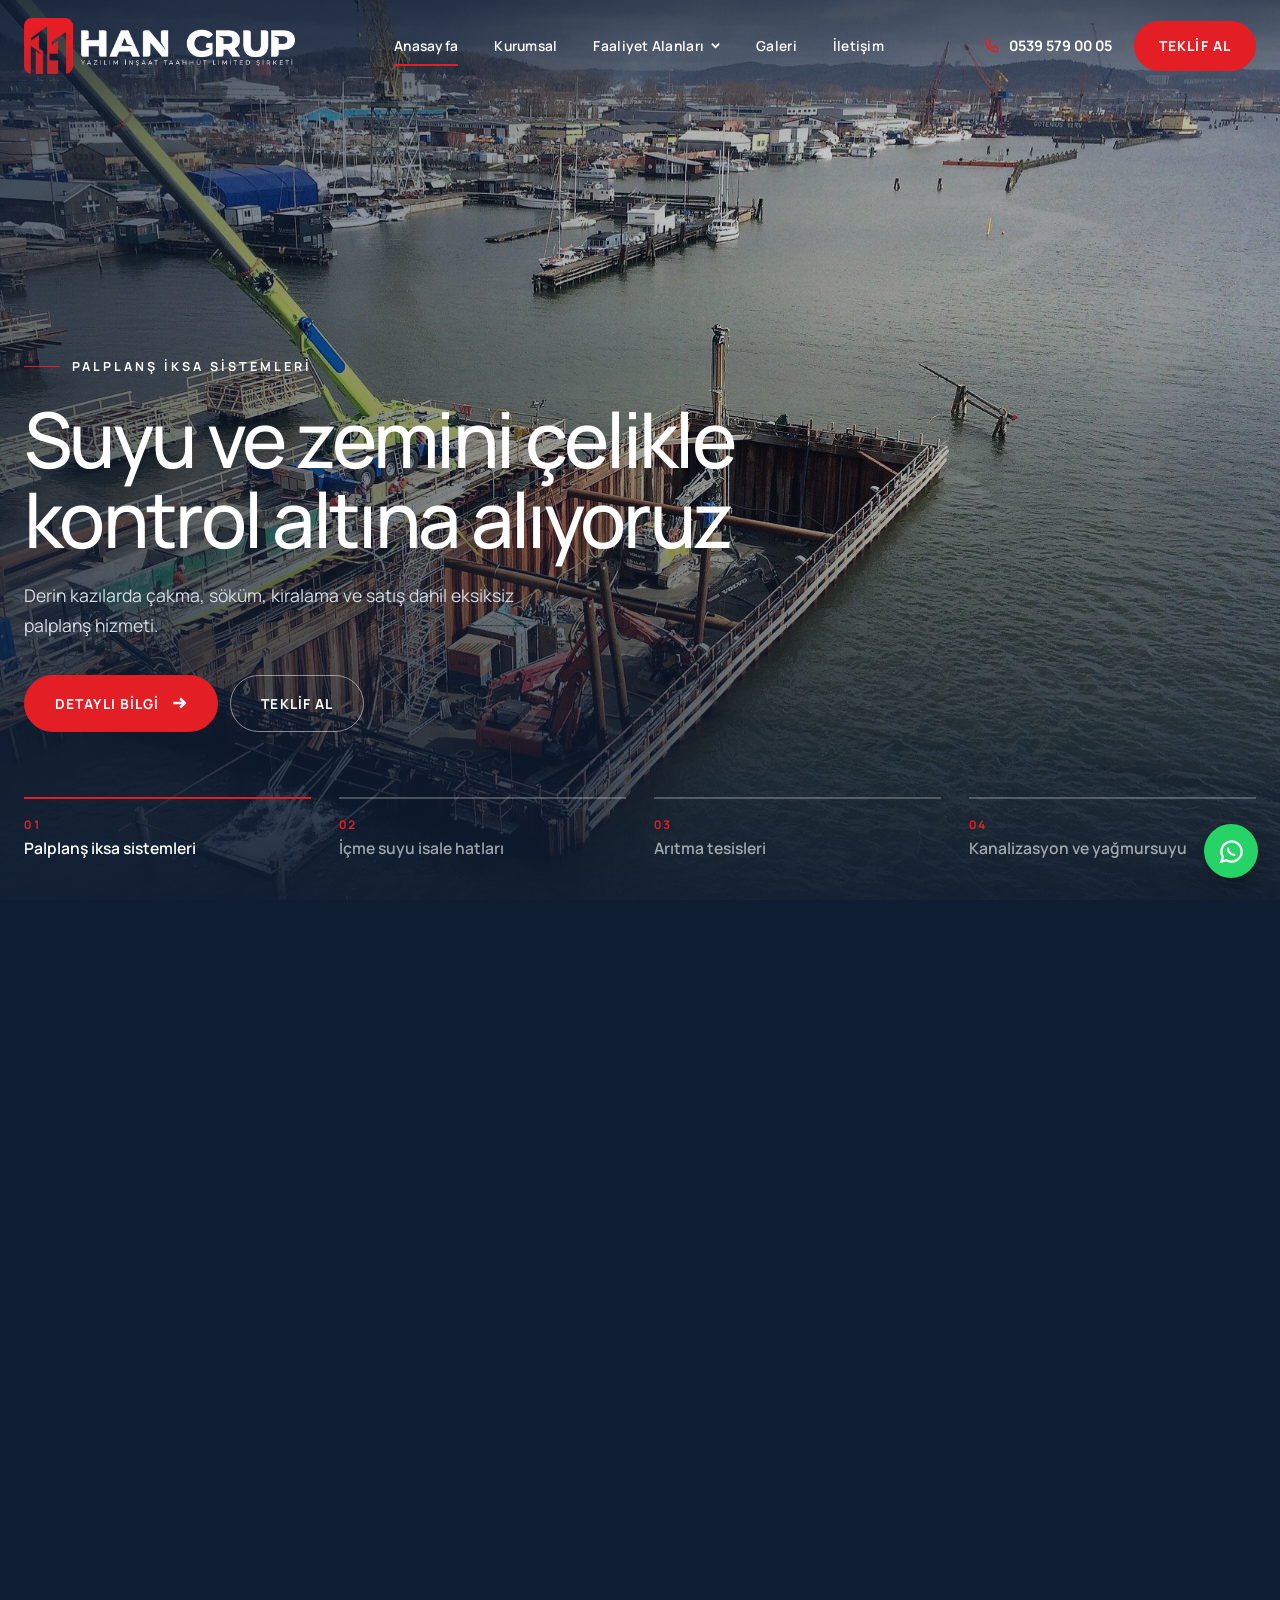
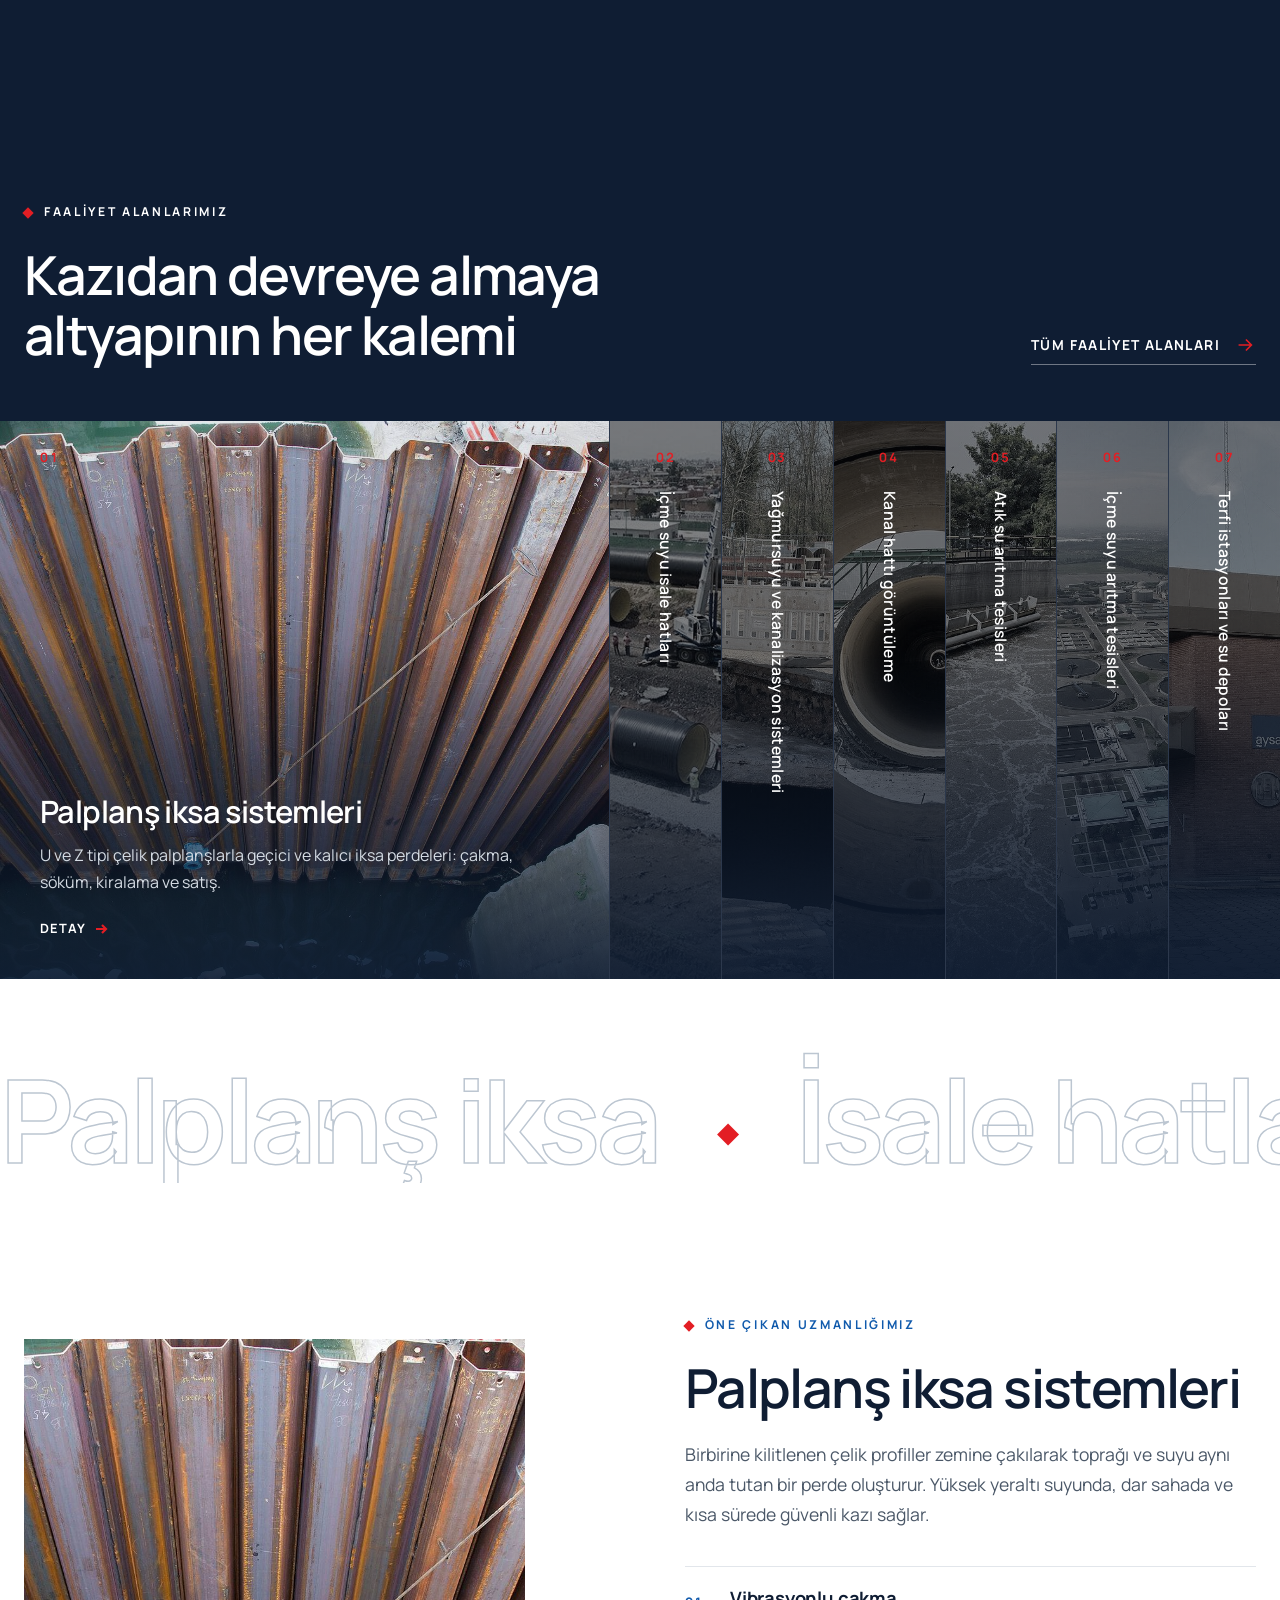
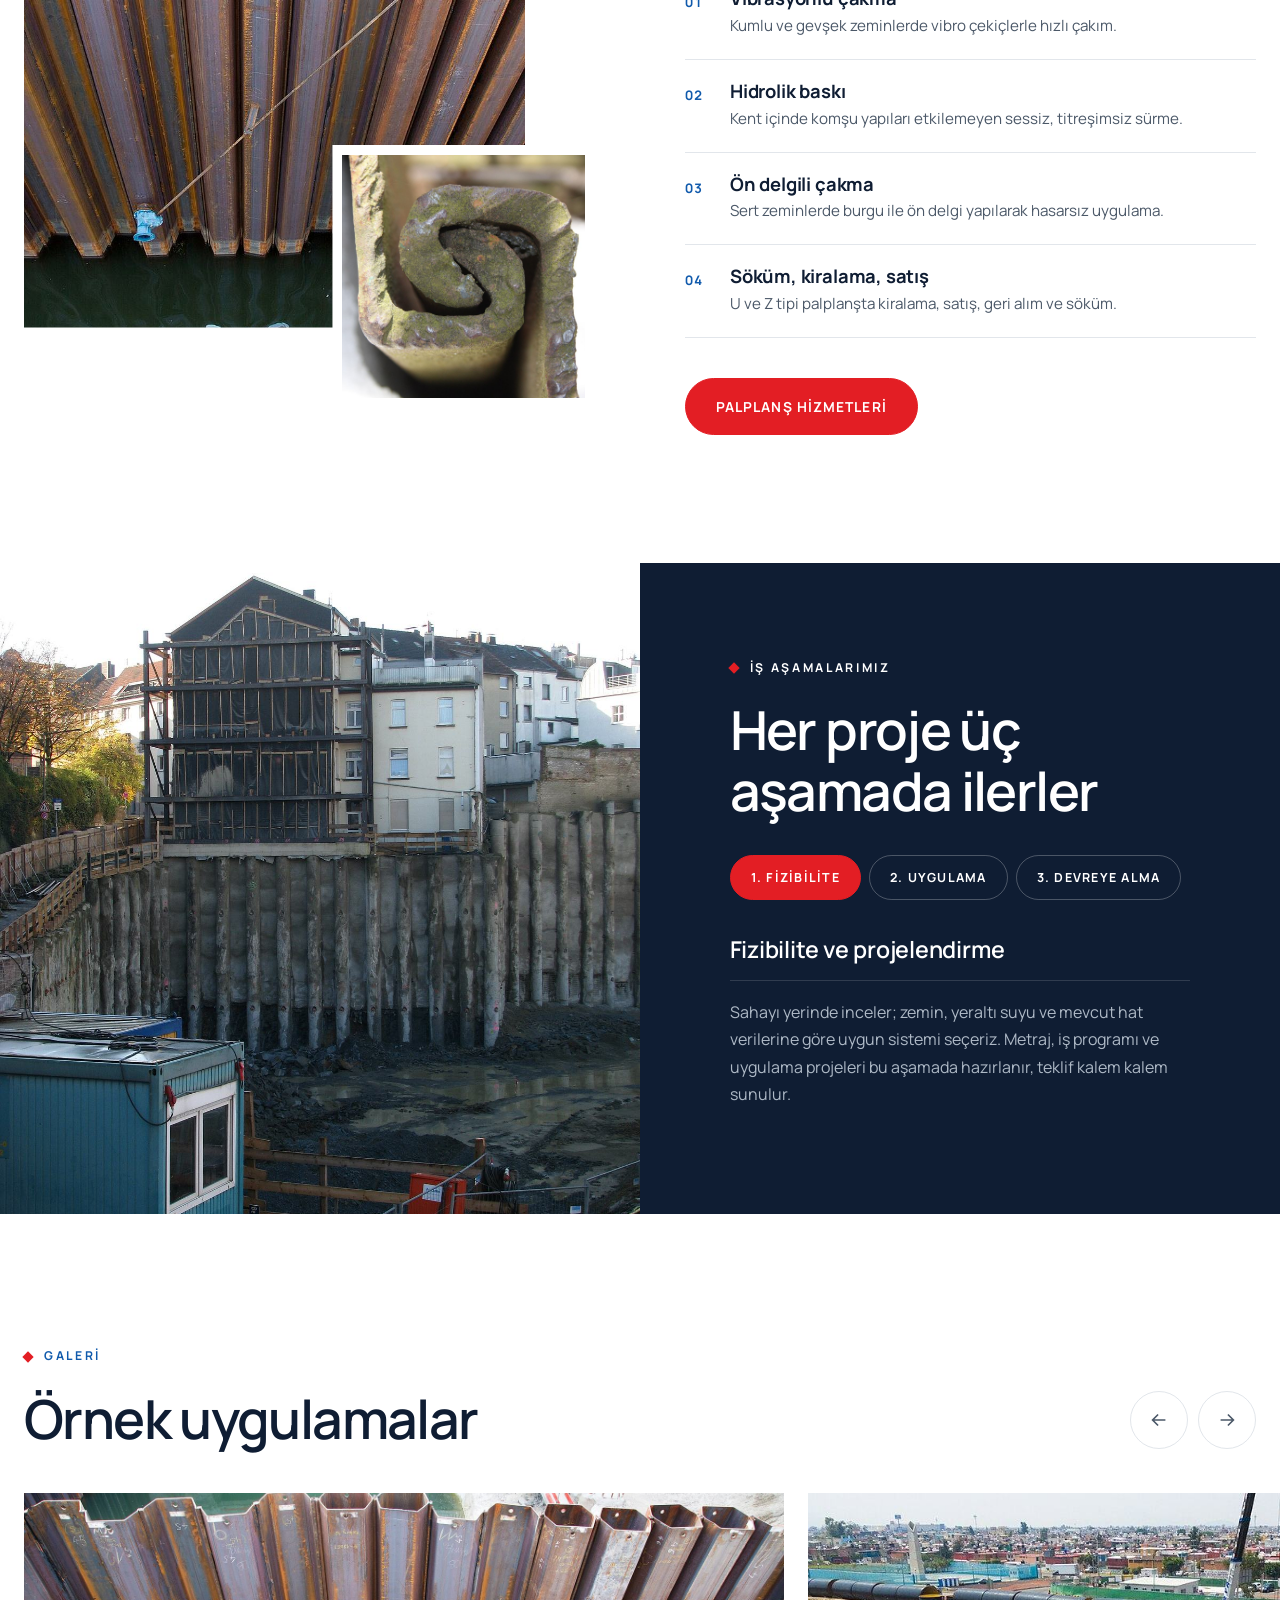
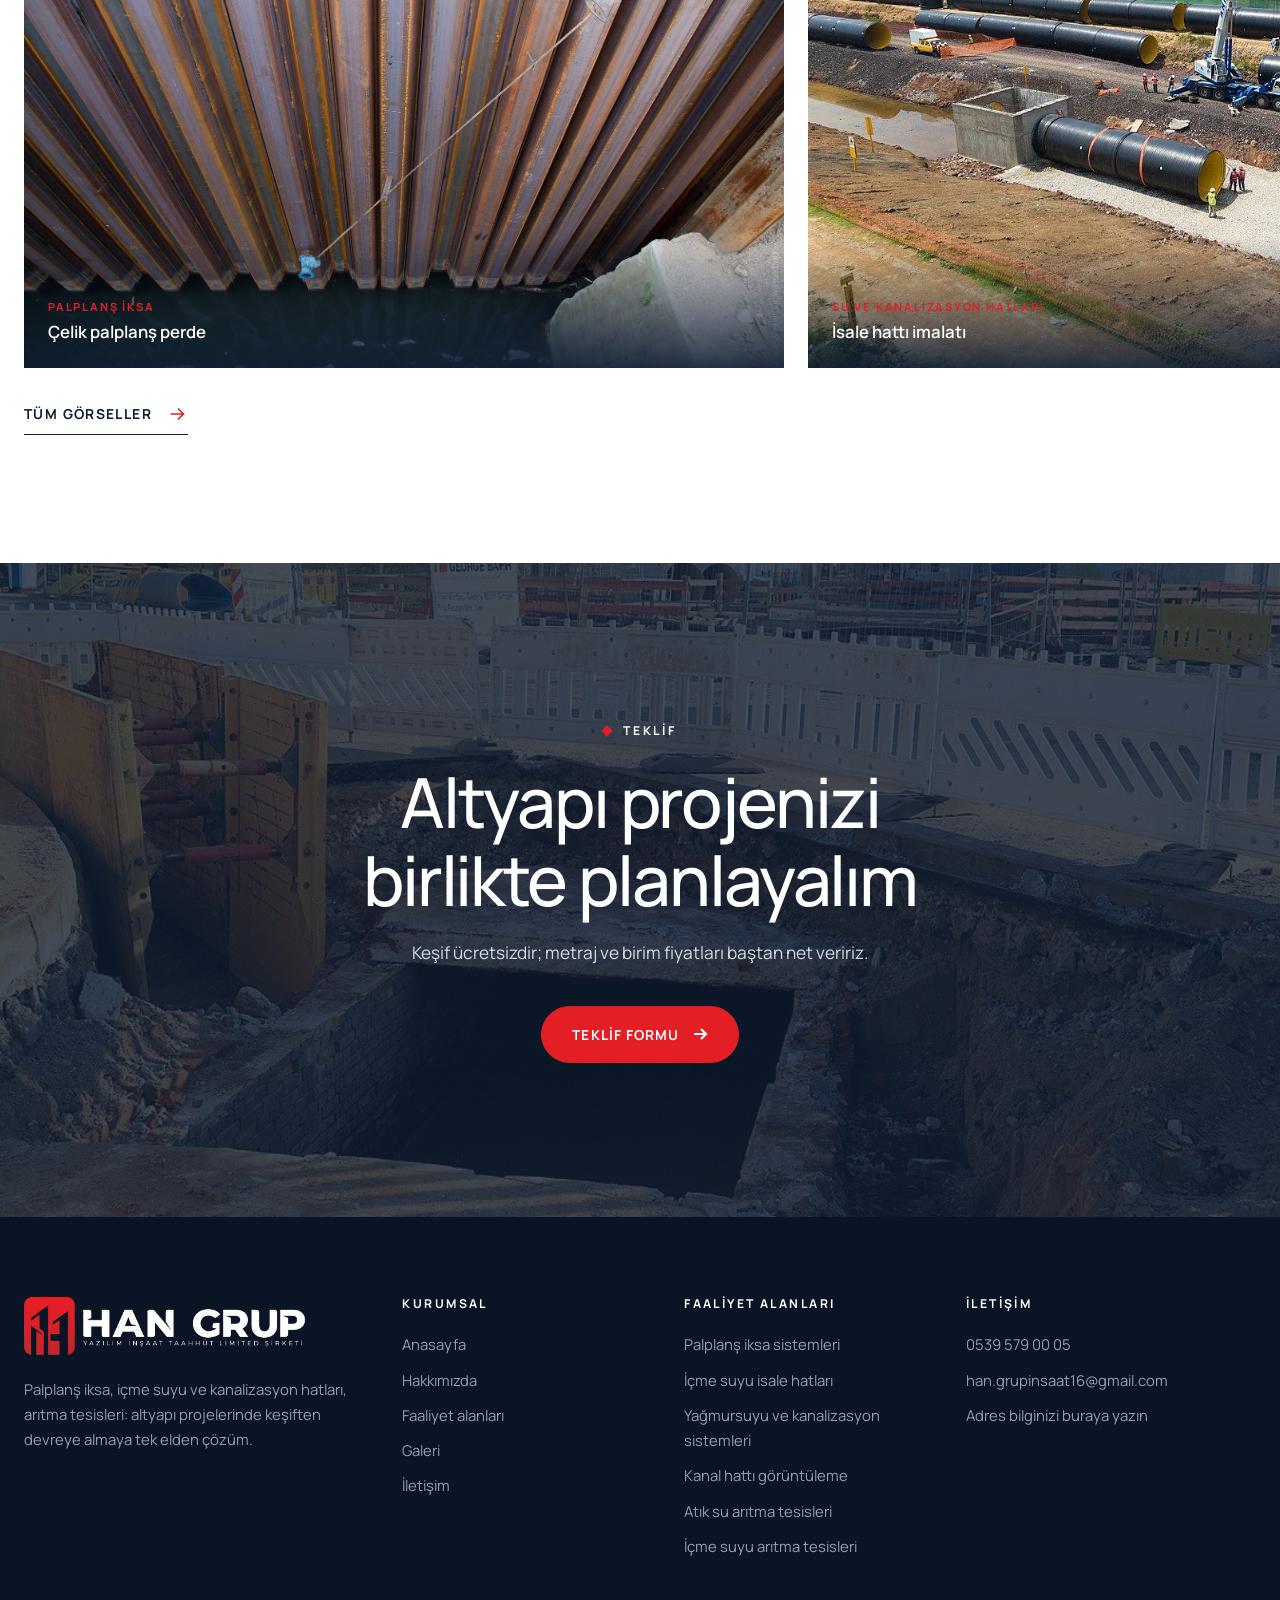
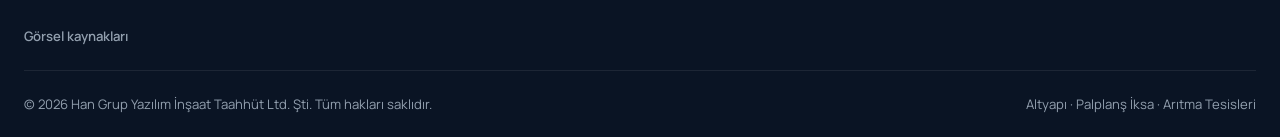
==== commit a553af8d: "Use company logo, brand red and blue palette, real phone and email Co-Authored-By: Claude Fable 5.2 " ====
--- a/index.html
+++ b/index.html
@@ -5,13 +5,13 @@
 <meta name="viewport" content="width=device-width, initial-scale=1">
 <title>Han Grup Yazılım İnşaat</title>
 <meta name="description" content="Han Grup Yazılım İnşaat; palplanş iksa sistemleri, içme suyu isale hatları, kanalizasyon ve yağmursuyu şebekeleri, kanal hattı görüntüleme ile atık su ve içme suyu arıtma tesisleri inşaatı.">
-<meta name="theme-color" content="#16202c">
+<meta name="theme-color" content="#0f1d33">
 <meta property="og:type" content="website">
 <meta property="og:locale" content="tr_TR">
 <meta property="og:title" content="Han Grup Yazılım İnşaat | Altyapı, Palplanş İksa ve Arıtma Tesisleri">
 <meta property="og:description" content="Palplanş iksa, su ve kanalizasyon hatları, arıtma tesisleri: altyapı projelerinde keşiften devreye almaya tek elden çözüm.">
 <meta property="og:image" content="assets/img/hero-batardo.jpg">
-<link rel="icon" href="data:image/svg+xml,%3Csvg xmlns='http://www.w3.org/2000/svg' viewBox='0 0 32 32'%3E%3Crect width='32' height='32' fill='%2316202c'/%3E%3Cpath d='M4 21h5l3-9h8l3 9h5' fill='none' stroke='%23f08a1c' stroke-width='3' stroke-linejoin='round'/%3E%3C/svg%3E">
+<link rel="icon" type="image/png" href="assets/img/logo-ikon.png">
 <link rel="stylesheet" href="assets/app.css">
 </head>
 <body>
@@ -20,8 +20,7 @@
 <header id="hdr">
   <div class="wrap nav">
     <a href="#anasayfa" class="logo" aria-label="Han Grup Yazılım İnşaat ana sayfa">
-      <svg viewBox="0 0 48 48" fill="none"><rect x="1.500" y="1.500" width="45" height="45" stroke="currentColor" stroke-width="2"/><path d="M7 31h8l4-14h10l4 14h8" stroke="#f08a1c" stroke-width="3.4" stroke-linejoin="round"/><path d="M7 38h34" stroke="currentColor" stroke-width="2" stroke-dasharray="3 3"/></svg>
-      <span><b>HAN GRUP</b><small>Yazılım · İnşaat</small></span>
+      <img class="l-w" src="assets/img/logo-beyaz.png" alt="Han Grup Yazılım İnşaat Taahhüt Limited Şirketi" width="900" height="186"><img class="l-c" src="assets/img/logo.png" alt="" width="900" height="186">
     </a>
     <ul class="menu" id="menu">
       <li><a href="#anasayfa" data-nav="anasayfa">Anasayfa</a></li>
@@ -261,7 +260,7 @@
   <div class="wrap">
     <div class="foot">
       <div>
-        <a href="#anasayfa" class="logo"><svg viewBox="0 0 48 48" fill="none"><rect x="1.500" y="1.500" width="45" height="45" stroke="currentColor" stroke-width="2"/><path d="M7 31h8l4-14h10l4 14h8" stroke="#f08a1c" stroke-width="3.4" stroke-linejoin="round"/><path d="M7 38h34" stroke="currentColor" stroke-width="2" stroke-dasharray="3 3"/></svg><span><b>HAN GRUP</b><small>Yazılım · İnşaat</small></span></a>
+        <a href="#anasayfa" class="logo"><img src="assets/img/logo-beyaz.png" alt="Han Grup Yazılım İnşaat Taahhüt Limited Şirketi" width="900" height="186" loading="lazy"></a>
         <p>Palplanş iksa, içme suyu ve kanalizasyon hatları, arıtma tesisleri: altyapı projelerinde keşiften devreye almaya tek elden çözüm.</p>
       </div>
       <div><h4>Kurumsal</h4><ul><li><a href="#anasayfa">Anasayfa</a></li><li><a href="#kurumsal">Hakkımızda</a></li><li><a href="#faaliyet-alanlari">Faaliyet alanları</a></li><li><a href="#galeri">Galeri</a></li><li><a href="#iletisim">İletişim</a></li></ul></div>
@@ -269,7 +268,7 @@
       <div><h4>İletişim</h4><ul><li data-f="phone"></li><li data-f="email"></li><li data-f="address"></li></ul></div>
     </div>
     <details class="credits"><summary>Görsel kaynakları</summary><p>Sitedeki fotoğraflar temsilidir ve Wikimedia Commons üzerinden serbest lisanslarla kullanılmıştır: Vogler (CC BY-SA 4.0) · Federal Waterways Engineering and Research Institute (CC BY 2.0) · ACBahn (CC BY-SA 3.0) · C. Löser (CC BY 3.0 DE) · MHM55 (CC BY-SA 4.0) · Michal Klajban (CC BY-SA 3.0) · ermell (CC BY-SA 4.0) · Raimond Spekking (CC BY-SA 4.0) · Tomas Castelazo (CC BY-SA 3.0/4.0) · Falk2 (CC BY-SA 4.0) · Golgeetmebaskaihsanistemem (CC BY-SA 3.0) · Vraj Acharya, WELL Labs (CC BY-SA 4.0) · Valebe (CC BY-SA 4.0) · Diegodlh (CC BY 4.0). Görseller kırpılmış ve yeniden boyutlandırılmıştır. Ayrıntılı liste: <a href="assets/img/KAYNAKLAR.md">KAYNAKLAR.md</a></p></details>
-    <div class="copy"><span>© <span id="yr"></span> Han Grup Yazılım İnşaat. Tüm hakları saklıdır.</span><span>Altyapı · Palplanş İksa · Arıtma Tesisleri</span></div>
+    <div class="copy"><span>© <span id="yr"></span> Han Grup Yazılım İnşaat Taahhüt Ltd. Şti. Tüm hakları saklıdır.</span><span>Altyapı · Palplanş İksa · Arıtma Tesisleri</span></div>
   </div>
 </footer>
 
--- a/assets/app.css
+++ b/assets/app.css
@@ -9,15 +9,16 @@
 
 /* Düzen fikri: sinematik tam ekran açılış + şeffaf menü; büyük ince başlıklar, bol boşluk, kaydırmayla açılan bölümler. */
 :root{
-  --ink:#101a26;       /* koyu zemin ve başlıklar */
-  --ink-2:#1b2836;
+  --ink:#0f1d33;       /* koyu zemin ve başlıklar */
+  --ink-2:#182c4a;
   --text:#4b5868;
   --muted:#8490a0;
   --line:#e2e6eb;
   --bg:#ffffff;
   --bg-soft:#f3f5f7;
-  --accent:#f08a1c;    /* tek vurgu rengi */
-  --accent-d:#d37408;
+  --accent:#e31e24;    /* logo kırmızısı: vurgu */
+  --blue:#105aac;      /* logo mavisi: ikincil */
+  --accent-d:#c3262c;
   --font:"Manrope",system-ui,-apple-system,"Segoe UI",Roboto,sans-serif;
   --wrap:1280px;
   --ease:cubic-bezier(.2,.8,.2,1);
@@ -38,9 +39,9 @@
 .soft{background:var(--bg-soft)}
 .dark{background:var(--ink);color:#aeb9c6}
 .dark h2,.dark h3{color:#fff}
-.kicker{display:inline-flex;align-items:center;gap:12px;font-size:.76rem;font-weight:700;letter-spacing:.22em;text-transform:uppercase;color:var(--accent-d);margin-bottom:22px}
+.kicker{display:inline-flex;align-items:center;gap:12px;font-size:.76rem;font-weight:700;letter-spacing:.22em;text-transform:uppercase;color:var(--blue);margin-bottom:22px}
 .kicker::before{content:"";width:8px;height:8px;background:var(--accent);transform:rotate(45deg)}
-.dark .kicker,.split .kicker,.cta .kicker{color:var(--accent)}
+.dark .kicker,.split .kicker,.cta .kicker{color:#fff}
 .lead{font-size:1.1rem;margin-top:22px;max-width:56ch}
 .head{max-width:760px;margin-bottom:56px}
 .head.center{margin-inline:auto;text-align:center}
@@ -55,11 +56,11 @@
 .btn:hover svg{transform:translateX(4px)}
 .link{display:inline-flex;align-items:center;gap:14px;font-weight:700;font-size:.86rem;letter-spacing:.1em;text-transform:uppercase;color:var(--ink);padding-bottom:8px;border-bottom:1px solid var(--ink);transition:gap .3s var(--ease),color .3s,border-color .3s}
 .link svg{width:22px;height:22px;color:var(--accent)}
-.link:hover{gap:22px;color:var(--accent-d);border-color:var(--accent)}
+.link:hover{gap:22px;color:var(--blue);border-color:var(--blue)}
 .link.light{color:#fff;border-color:rgba(255,255,255,.4)}
 .more{display:inline-flex;align-items:center;gap:8px;font-weight:700;font-size:.8rem;letter-spacing:.1em;text-transform:uppercase;color:var(--ink);transition:gap .25s,color .25s}
 .more svg{width:14px;height:14px;color:var(--accent)}
-.more:hover{gap:14px;color:var(--accent-d)}
+.more:hover{gap:14px;color:var(--blue)}
 
 /* ---------- Sayfa geçiş perdesi ---------- */
 .curtain{position:fixed;inset:0;z-index:90;background:var(--ink);transform:translateY(100%);pointer-events:none}
@@ -68,26 +69,29 @@
 
 /* ---------- Menü ---------- */
 header{position:fixed;top:0;left:0;right:0;z-index:60;color:#fff;transition:background .4s,color .4s,box-shadow .4s,transform .4s var(--ease)}
-header::before{content:"";position:absolute;inset:0 0 -40px 0;background:linear-gradient(180deg,rgba(16,26,38,.6),transparent);pointer-events:none;transition:opacity .4s;z-index:-1}
+header::before{content:"";position:absolute;inset:0 0 -40px 0;background:linear-gradient(180deg,rgba(15,29,51,.6),transparent);pointer-events:none;transition:opacity .4s;z-index:-1}
 header.solid{background:rgba(255,255,255,.96);backdrop-filter:blur(10px);color:var(--ink);box-shadow:0 1px 0 var(--line)}
 header.solid::before{opacity:0}
 header.hide{transform:translateY(-100%)}
 .nav{display:flex;align-items:center;justify-content:space-between;gap:24px;min-height:92px;transition:min-height .4s}
 header.solid .nav{min-height:74px}
-.logo{display:flex;align-items:center;gap:13px}
-.logo svg{width:44px;height:44px;flex:none}
-.logo b{display:block;font-size:1.3rem;font-weight:800;letter-spacing:.06em;line-height:1}
-.logo small{display:block;font-size:.62rem;font-weight:700;letter-spacing:.3em;text-transform:uppercase;color:var(--accent);margin-top:6px;white-space:nowrap}
+.logo{display:block;position:relative;flex:none}
+.logo img{height:56px;width:auto;transition:opacity .4s,height .4s}
+.logo .l-c{position:absolute;left:0;top:0;opacity:0}
+header.solid:not(.open) .logo .l-w{opacity:0}
+header.solid:not(.open) .logo .l-c{opacity:1}
+header.solid .logo img{height:46px}
+footer .logo img{height:58px}
 .menu{display:flex;align-items:center;gap:4px}
 .menu>li{position:relative}
 .menu>li>a{display:flex;align-items:center;gap:7px;padding:14px 16px;font-size:.86rem;font-weight:600;letter-spacing:.02em;position:relative;transition:color .25s}
 .menu>li>a::after{content:"";position:absolute;left:16px;right:16px;bottom:6px;height:1.5px;background:var(--accent);transform:scaleX(0);transform-origin:right;transition:transform .4s var(--ease)}
 .menu>li>a:hover::after,.menu>li>a.active::after{transform:scaleX(1);transform-origin:left}
 .menu .caret{width:9px;height:9px}
-.drop{position:absolute;top:100%;left:0;min-width:300px;background:#fff;color:var(--text);box-shadow:0 30px 60px -30px rgba(16,26,38,.5);opacity:0;visibility:hidden;transform:translateY(10px);transition:opacity .3s,transform .3s var(--ease),visibility .3s;padding:10px 0}
+.drop{position:absolute;top:100%;left:0;min-width:300px;background:#fff;color:var(--text);box-shadow:0 30px 60px -30px rgba(15,29,51,.5);opacity:0;visibility:hidden;transform:translateY(10px);transition:opacity .3s,transform .3s var(--ease),visibility .3s;padding:10px 0}
 .menu>li:hover .drop,.menu>li:focus-within .drop{opacity:1;visibility:visible;transform:none}
 .drop a{display:block;padding:11px 24px;font-size:.92rem;font-weight:600;transition:color .2s,padding .3s var(--ease)}
-.drop a:hover{color:var(--accent-d);padding-left:32px}
+.drop a:hover{color:var(--blue);padding-left:32px}
 .nav-r{display:flex;align-items:center;gap:22px}
 .nav-r .tel{display:flex;align-items:center;gap:9px;font-weight:700;font-size:.9rem;white-space:nowrap}
 .nav-r .tel svg{width:17px;height:17px;color:var(--accent)}
@@ -109,7 +113,7 @@
 .hero .slide img{width:100%;height:100%;object-fit:cover;transform:scale(1.02)}
 .hero .slide.on img{animation:kb 9s linear forwards}
 @keyframes kb{to{transform:scale(1.13)}}
-.hero .slide::after{content:"";position:absolute;inset:0;background:linear-gradient(180deg,rgba(16,26,38,.35) 0%,rgba(16,26,38,.1) 35%,rgba(16,26,38,.88) 100%),linear-gradient(90deg,rgba(16,26,38,.6),transparent 65%)}
+.hero .slide::after{content:"";position:absolute;inset:0;background:linear-gradient(180deg,rgba(15,29,51,.35) 0%,rgba(15,29,51,.1) 35%,rgba(15,29,51,.88) 100%),linear-gradient(90deg,rgba(15,29,51,.6),transparent 65%)}
 .hero .cap{position:absolute;left:0;right:0;bottom:168px;z-index:2}
 .hero .lab{display:inline-flex;align-items:center;gap:12px;font-size:.78rem;font-weight:700;letter-spacing:.24em;text-transform:uppercase}
 .hero .lab::before{content:"";width:36px;height:1.5px;background:var(--accent)}
@@ -151,7 +155,7 @@
 .panel.on{flex:5.5}
 .panel img{position:absolute;inset:0;width:100%;height:100%;object-fit:cover;transition:transform 1.4s var(--ease),filter .8s;filter:grayscale(.7) brightness(.55)}
 .panel.on img{filter:none;transform:scale(1.04)}
-.panel::after{content:"";position:absolute;inset:0;background:linear-gradient(0deg,rgba(16,26,38,.92) 0%,rgba(16,26,38,.1) 60%)}
+.panel::after{content:"";position:absolute;inset:0;background:linear-gradient(0deg,rgba(15,29,51,.92) 0%,rgba(15,29,51,.1) 60%)}
 .panel .v{position:absolute;z-index:2;left:50%;top:70px;transform:translateX(-50%);writing-mode:vertical-rl;white-space:nowrap;font-weight:600;font-size:.98rem;letter-spacing:.02em;transition:opacity .4s}
 .panel .n{position:absolute;z-index:2;top:26px;left:0;right:0;text-align:center;font-size:.8rem;font-weight:700;letter-spacing:.14em;color:var(--accent);font-variant-numeric:tabular-nums}
 .panel .c{position:absolute;z-index:2;left:40px;right:40px;bottom:38px;width:min(480px,calc(100vw - 96px));opacity:0;transform:translateY(24px);transition:opacity .5s,transform .7s var(--ease);pointer-events:none}
@@ -180,7 +184,7 @@
 .methods li{display:flex;gap:26px;padding:20px 0;border-top:1px solid var(--line);transition:padding .4s var(--ease)}
 .methods li:last-child{border-bottom:1px solid var(--line)}
 .methods li:hover{padding-left:14px}
-.methods li>span{font-size:.82rem;font-weight:700;letter-spacing:.12em;color:var(--accent-d);padding-top:4px;font-variant-numeric:tabular-nums}
+.methods li>span{font-size:.82rem;font-weight:700;letter-spacing:.12em;color:var(--blue);padding-top:4px;font-variant-numeric:tabular-nums}
 .methods p{font-size:.95rem;margin-top:2px}
 
 /* ---------- Koyu bölüm: sekmeler ---------- */
@@ -218,11 +222,11 @@
 .g{position:relative;aspect-ratio:4/3;overflow:hidden;border:0;padding:0;cursor:zoom-in;background:var(--bg-soft);font:inherit;display:block}
 .g img{width:100%;height:100%;object-fit:cover;transition:transform 1.2s var(--ease)}
 .g:hover img{transform:scale(1.06)}
-.g span{position:absolute;inset:auto 0 0 0;padding:60px 24px 22px;text-align:left;color:#fff;font-weight:600;font-size:1.05rem;background:linear-gradient(0deg,rgba(16,26,38,.9),transparent)}
+.g span{position:absolute;inset:auto 0 0 0;padding:60px 24px 22px;text-align:left;color:#fff;font-weight:600;font-size:1.05rem;background:linear-gradient(0deg,rgba(15,29,51,.9),transparent)}
 .g span small{display:block;font-size:.7rem;font-weight:700;letter-spacing:.16em;text-transform:uppercase;color:var(--accent);margin-bottom:2px}
 .g.hide{display:none}
 .note{font-size:.85rem;color:var(--muted);margin-top:24px}
-.lb{position:fixed;inset:0;z-index:100;background:rgba(10,16,24,.96);display:grid;place-items:center;align-content:center;gap:14px;opacity:0;pointer-events:none;transition:opacity .3s;padding:20px}
+.lb{position:fixed;inset:0;z-index:100;background:rgba(8,16,30,.96);display:grid;place-items:center;align-content:center;gap:14px;opacity:0;pointer-events:none;transition:opacity .3s;padding:20px}
 .lb.open{opacity:1;pointer-events:auto}
 .lb img{max-width:min(1200px,94vw);max-height:80vh;cursor:pointer}
 .lb p{color:#fff;font-weight:600}
@@ -238,7 +242,7 @@
 /* ---------- İç sayfa başlığı ---------- */
 .banner{position:relative;background:var(--ink);color:#fff;padding:clamp(170px,22vw,250px) 0 clamp(50px,6vw,80px);overflow:hidden}
 .banner img{position:absolute;inset:0;width:100%;height:100%;object-fit:cover;opacity:.35;animation:kb 12s linear forwards}
-.banner::after{content:"";position:absolute;inset:0;background:linear-gradient(0deg,rgba(16,26,38,.9),transparent 70%)}
+.banner::after{content:"";position:absolute;inset:0;background:linear-gradient(0deg,rgba(15,29,51,.9),transparent 70%)}
 .banner .wrap{position:relative;z-index:1}
 .banner h1{color:#fff;font-weight:500;font-size:clamp(2.4rem,6vw,5rem);letter-spacing:-.035em;animation:rise 1.1s var(--ease) .35s both}
 .crumb{display:flex;gap:10px;font-size:.84rem;font-weight:600;color:#c5ced9;margin-top:16px}
@@ -299,7 +303,7 @@
 .info svg{width:21px;height:21px;color:var(--accent)}
 .info small{display:block;font-size:.7rem;font-weight:700;letter-spacing:.16em;text-transform:uppercase;color:var(--muted)}
 .info b{color:var(--ink);font-weight:700;font-size:1.05rem;overflow-wrap:anywhere}
-form{background:#fff;padding:clamp(24px,4vw,46px);display:grid;grid-template-columns:1fr 1fr;gap:18px;box-shadow:0 40px 80px -50px rgba(16,26,38,.45)}
+form{background:#fff;padding:clamp(24px,4vw,46px);display:grid;grid-template-columns:1fr 1fr;gap:18px;box-shadow:0 40px 80px -50px rgba(15,29,51,.45)}
 form h3{grid-column:1/-1;font-size:1.5rem;font-weight:600}
 label{display:grid;gap:7px;font-size:.78rem;font-weight:700;letter-spacing:.04em;color:var(--ink)}
 label.full{grid-column:1/-1}
@@ -317,9 +321,8 @@
 .map-ph b{color:var(--ink)}
 
 /* ---------- Alt bilgi ---------- */
-footer{background:#0b131d;color:#93a0af;font-size:.93rem}
+footer{background:#0a1424;color:#93a0af;font-size:.93rem}
 .foot{display:grid;grid-template-columns:1.4fr 1fr 1fr 1.2fr;gap:40px;padding:80px 0 56px}
-footer .logo{color:#fff}
 footer h4{color:#fff;font-size:.76rem;font-weight:700;letter-spacing:.2em;text-transform:uppercase;margin-bottom:22px}
 footer li{margin-bottom:10px;overflow-wrap:anywhere}
 footer li a{transition:color .25s,padding .3s var(--ease)}
@@ -383,7 +386,8 @@
   .about .pics{padding:0 30px 40px 0}
   .track .g{aspect-ratio:4/3;width:84vw}
   .head-row{margin-bottom:36px}
-  .logo svg{width:38px;height:38px}.logo b{font-size:1.1rem}
+  .logo img{height:42px}header.solid .logo img{height:38px}
+  .copy{padding-bottom:86px}
 }
 @media (prefers-reduced-motion:reduce){
   *,*::before,*::after{animation-duration:.01ms!important;animation-delay:0s!important;transition-duration:.01ms!important;scroll-behavior:auto!important}
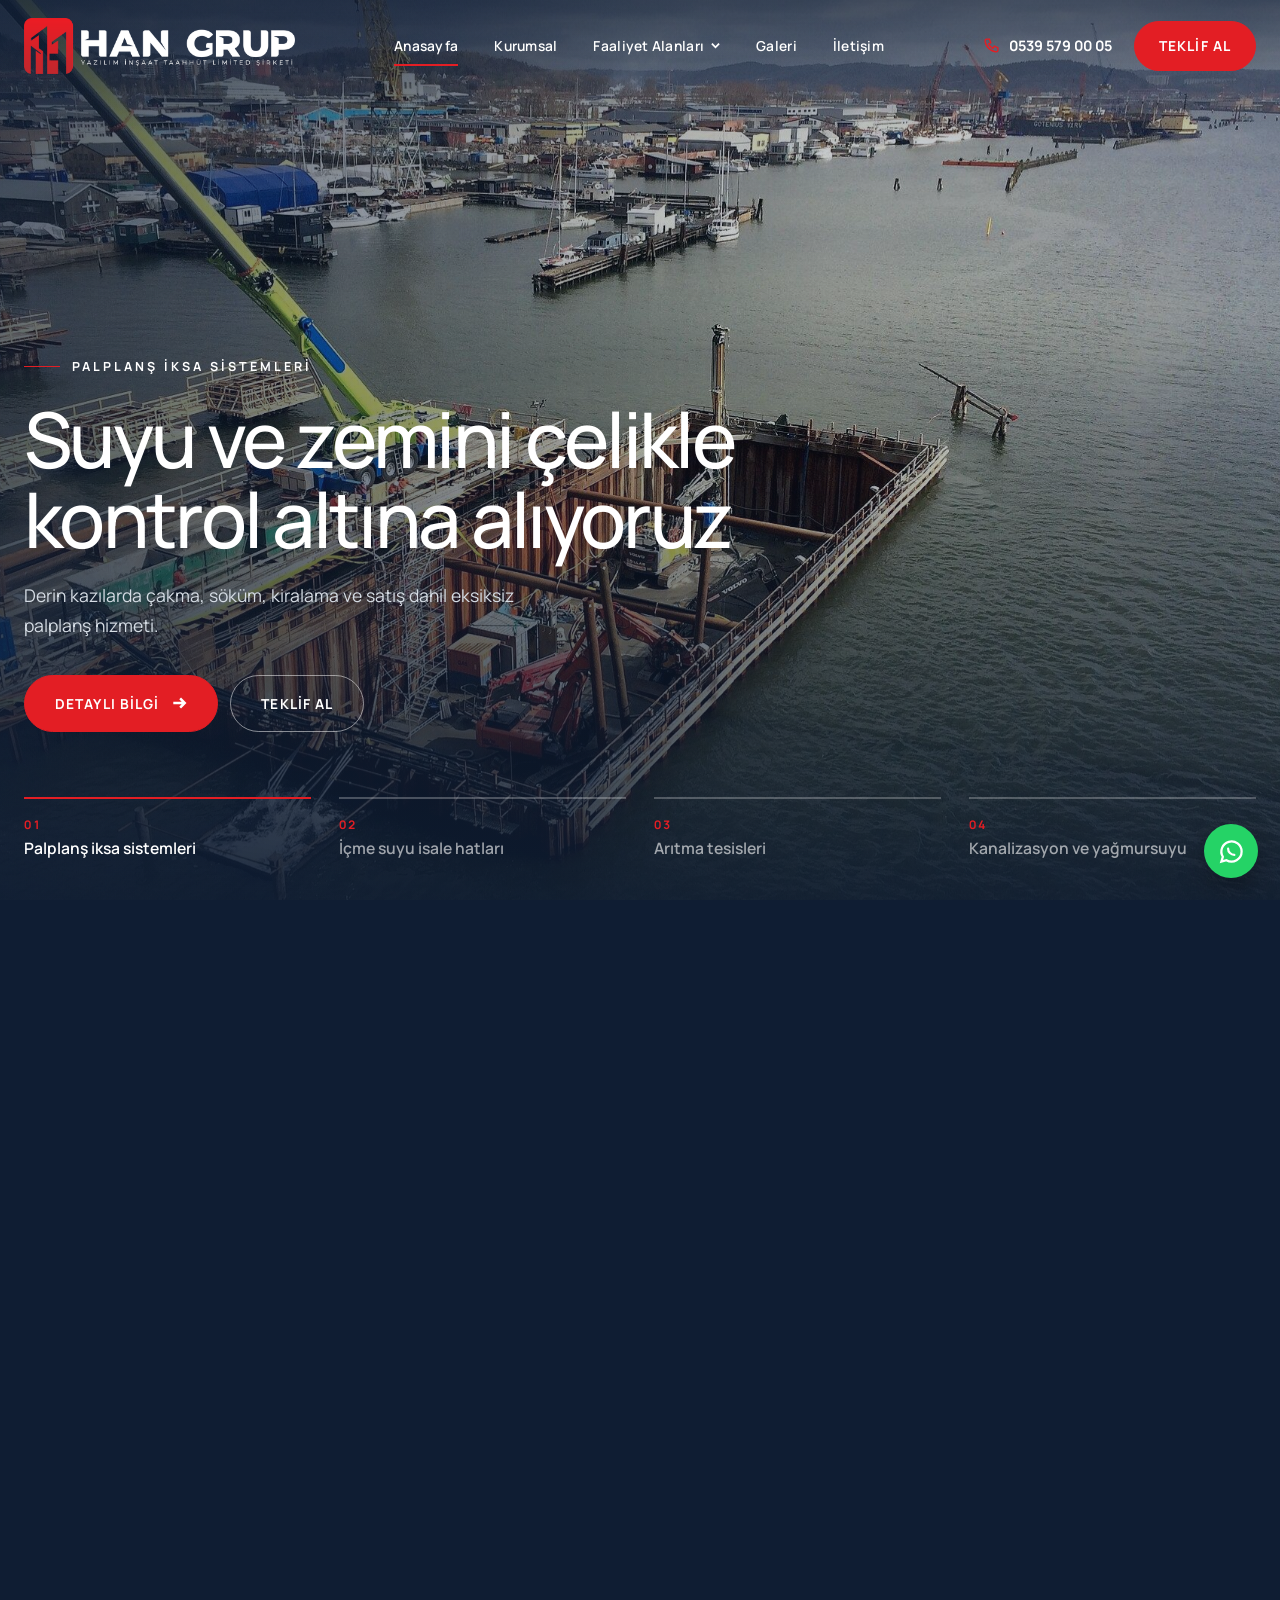
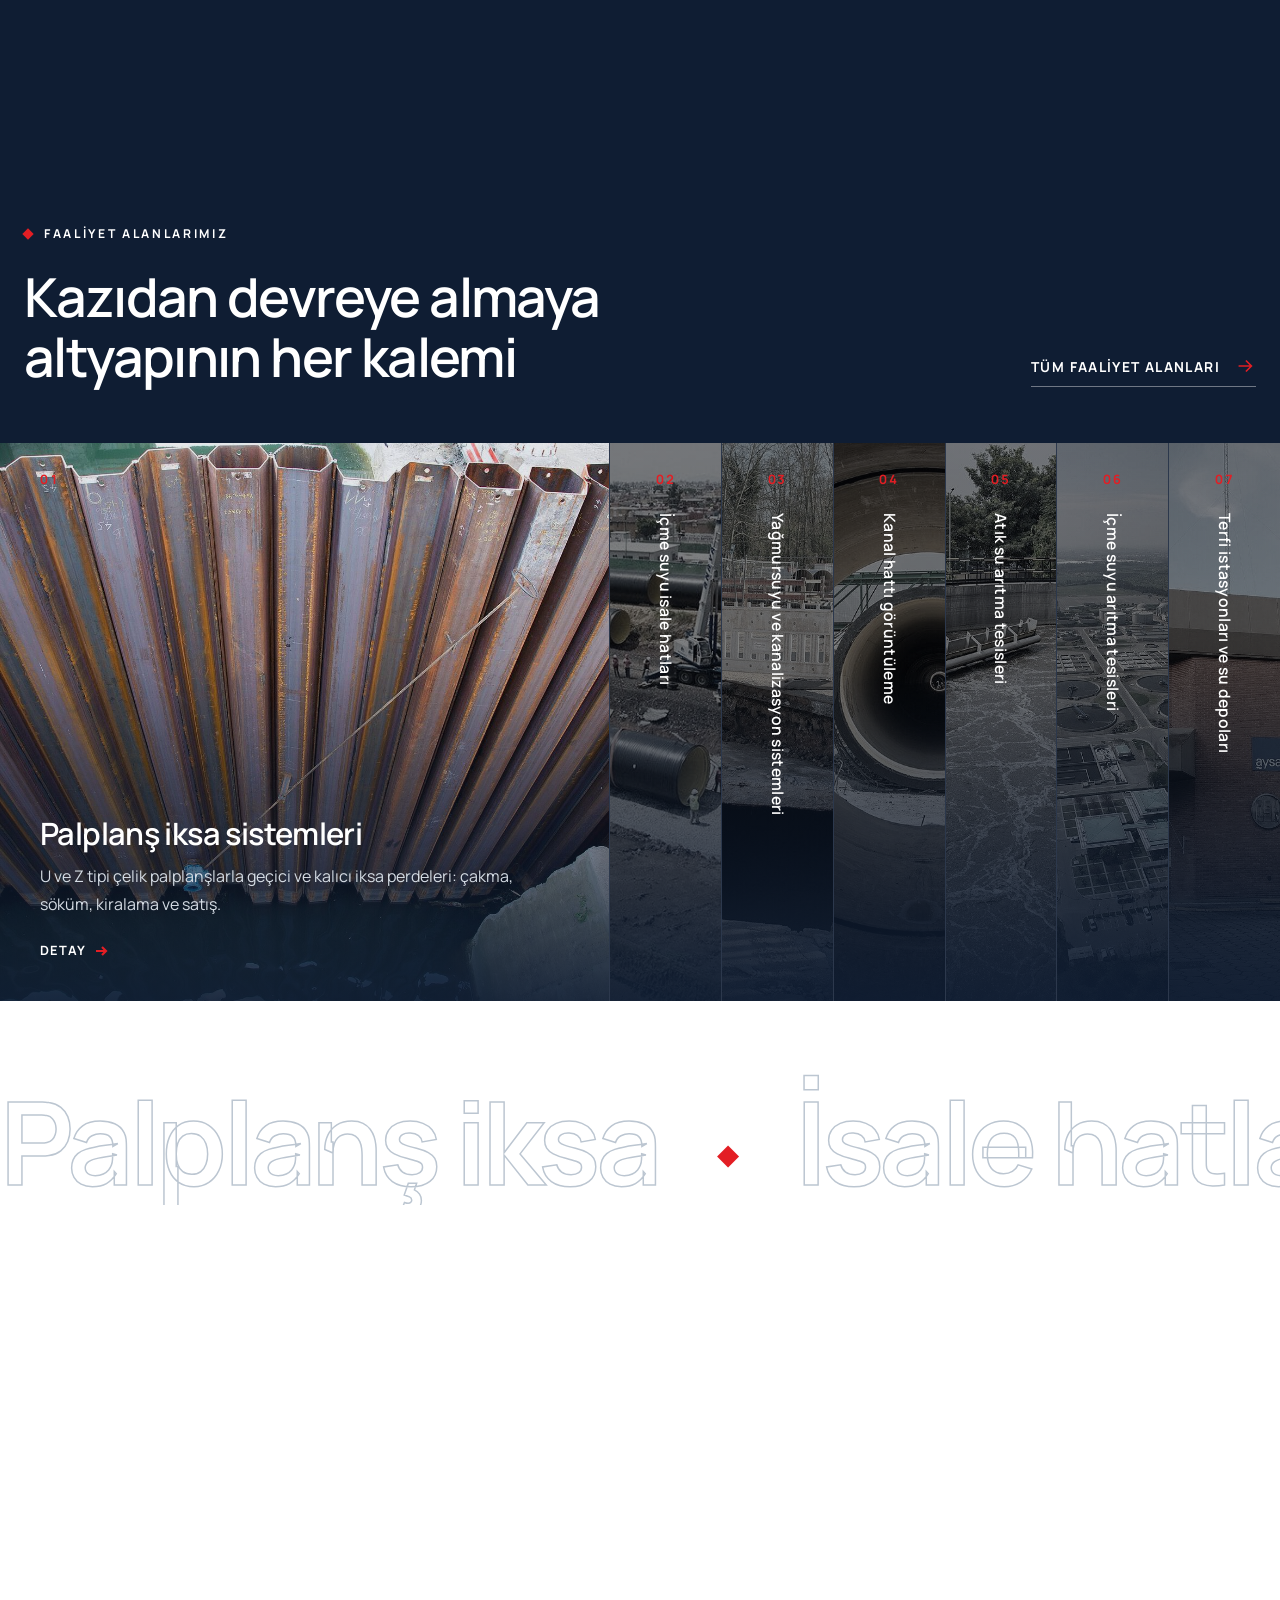
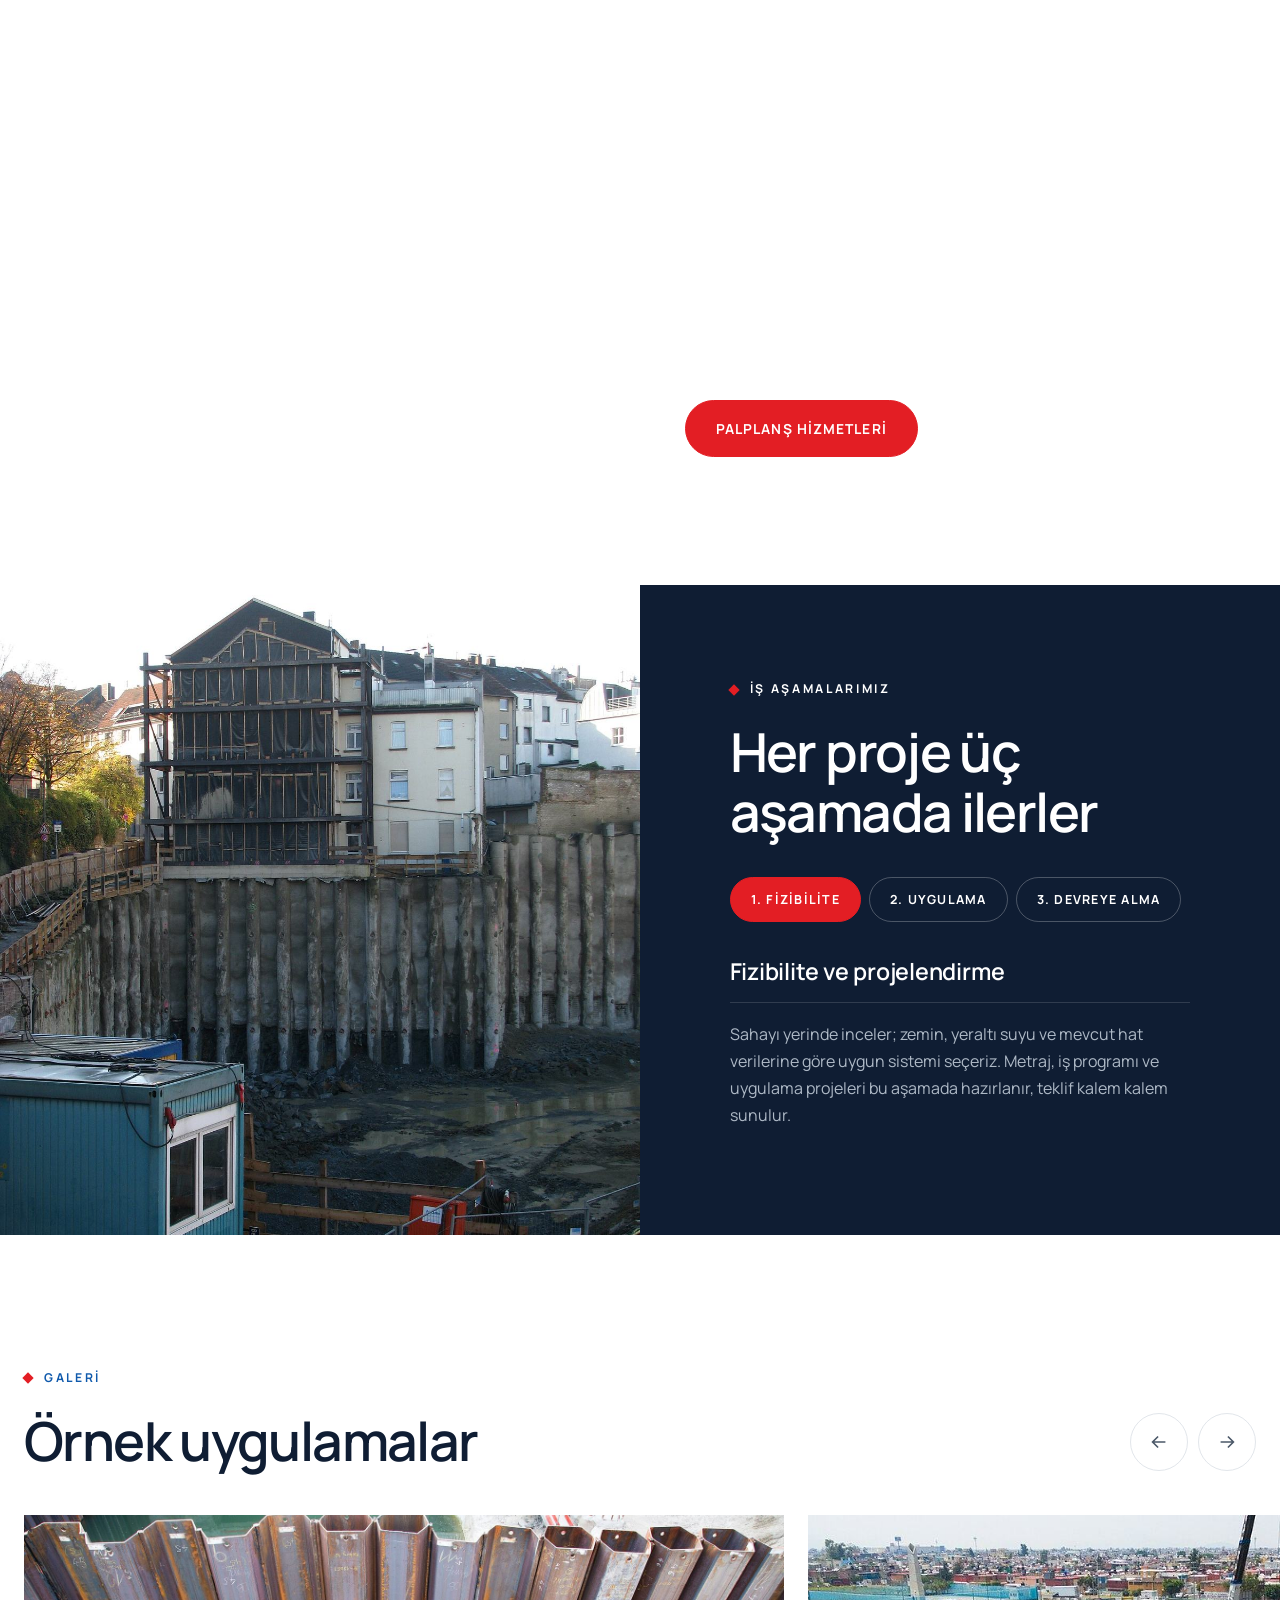
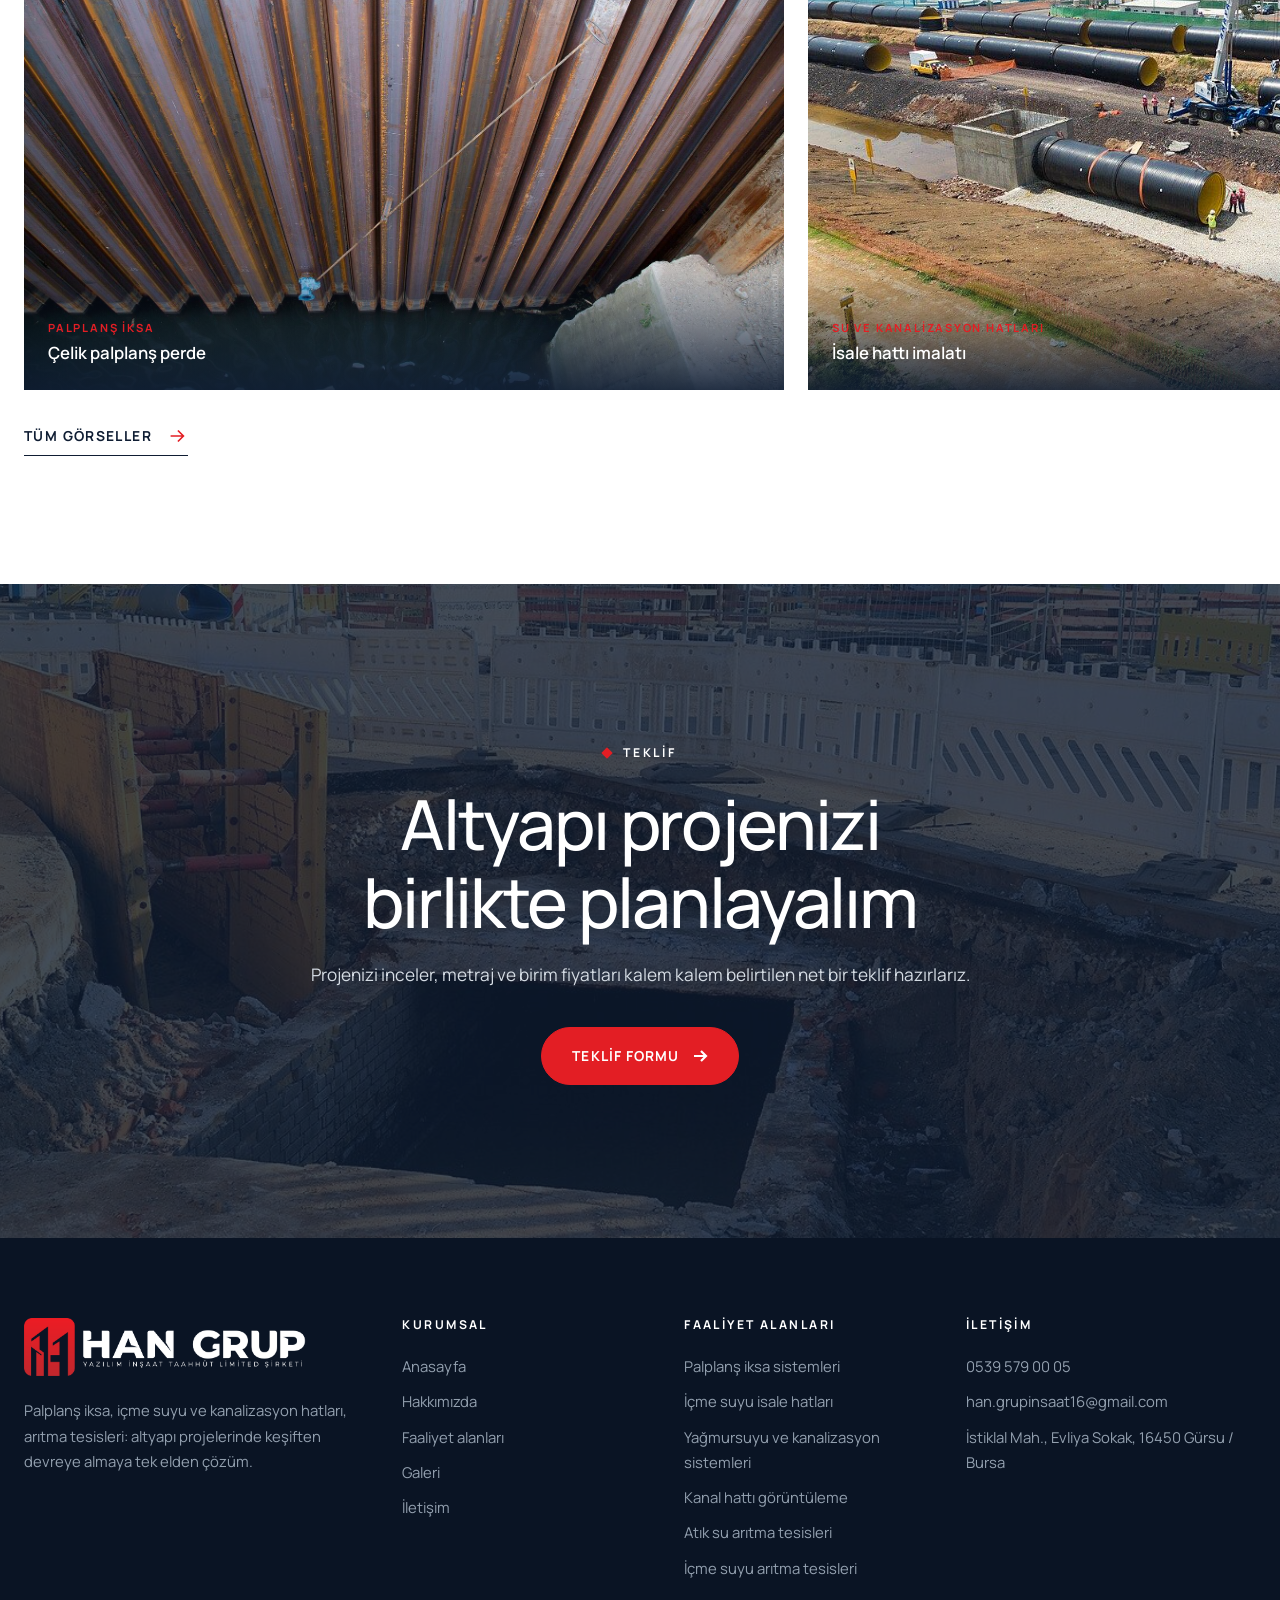
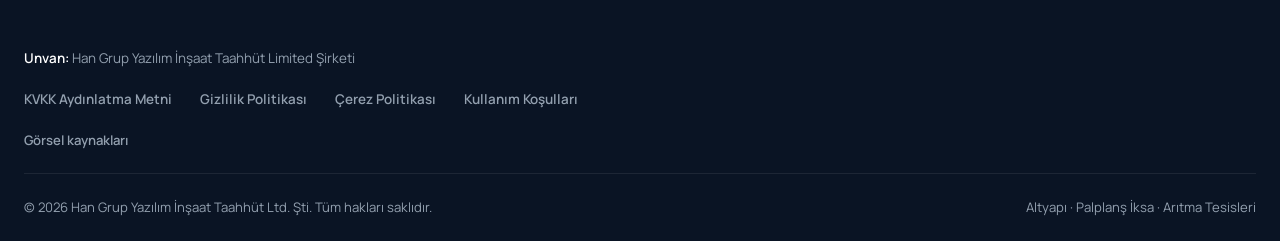
==== commit ca39fbb2: "Add KVKK notice, privacy, cookie and terms pages; consent-gated map; replace unverified figures Co-A" ====
--- a/index.html
+++ b/index.html
@@ -5,6 +5,7 @@
 <meta name="viewport" content="width=device-width, initial-scale=1">
 <title>Han Grup Yazılım İnşaat</title>
 <meta name="description" content="Han Grup Yazılım İnşaat; palplanş iksa sistemleri, içme suyu isale hatları, kanalizasyon ve yağmursuyu şebekeleri, kanal hattı görüntüleme ile atık su ve içme suyu arıtma tesisleri inşaatı.">
+<meta name="referrer" content="strict-origin-when-cross-origin">
 <meta name="theme-color" content="#0f1d33">
 <meta property="og:type" content="website">
 <meta property="og:locale" content="tr_TR">
@@ -54,13 +55,7 @@
           <a href="#kurumsal" class="link rv">Kurumsal <svg viewBox="0 0 24 24" fill="none" stroke="currentColor" stroke-width="1.8"><path d="M5 12h14M13 6l6 6-6 6"/></svg></a>
         </div>
       </div>
-      <!-- NOT: Rakamlar örnek değerlerdir; data-count değerlerini gerçek verilerinizle güncelleyin. -->
-      <div class="nums" id="stats">
-        <div class="rv"><b><span data-count="15">15</span><i>+</i></b><span>Yıllık deneyim</span></div>
-        <div class="rv" style="--d:1"><b><span data-count="250">250</span><i>+</i></b><span>Tamamlanan proje</span></div>
-        <div class="rv" style="--d:2"><b><span data-count="300">300</span><i>km</i></b><span>Altyapı hattı</span></div>
-        <div class="rv" style="--d:3"><b><span data-count="25">25</span><i>+</i></b><span>Arıtma ve terfi tesisi</span></div>
-      </div>
+            <div class="nums" id="stats"></div>
     </div>
   </section>
 
@@ -111,7 +106,7 @@
         <button role="tab" aria-selected="false">3. Devreye alma</button>
       </div>
       <div class="pane on"><h3>Fizibilite ve projelendirme</h3><p>Sahayı yerinde inceler; zemin, yeraltı suyu ve mevcut hat verilerine göre uygun sistemi seçeriz. Metraj, iş programı ve uygulama projeleri bu aşamada hazırlanır, teklif kalem kalem sunulur.</p></div>
-      <div class="pane"><h3>Uygulama</h3><p>Kazı ve iksa, boru serimi, betonarme ve montaj işleri deneyimli saha ekibiyle yürütülür. Her şantiyede iş sağlığı ve güvenliği kuralları ile iş programı birlikte takip edilir.</p></div>
+      <div class="pane"><h3>Uygulama</h3><p>Kazı ve iksa, boru serimi, betonarme ve montaj işleri saha ekibiyle yürütülür. Her şantiyede iş sağlığı ve güvenliği kuralları ile iş programı birlikte takip edilir.</p></div>
       <div class="pane"><h3>Devreye alma ve teslim</h3><p>Basınç, sızdırmazlık ve performans testleri yapılır; sistem çalışır halde teslim edilir. İşletme personeline eğitim verilir, as-built projeler eksiksiz sunulur.</p></div>
     </div></div>
   </section>
@@ -138,7 +133,7 @@
         <div class="kicker">Hakkımızda</div>
         <h2>Altyapı işlerinde güvenilir yüklenici</h2>
         <p style="margin-top:16px">Han Grup Yazılım İnşaat, altyapı inşaatının zorlu saha koşullarında mühendislik bilgisini uygulama deneyimiyle birleştirir. Palplanş iksa sistemleri, içme suyu isale hatları, kanalizasyon ve yağmursuyu şebekeleri, kanal hattı görüntüleme, atık su ve içme suyu arıtma tesisleri başlıca çalışma alanlarımızdır.</p>
-        <p style="margin-top:14px">Kamu kurumları, belediyeler ve özel sektör yatırımcıları için yürüttüğümüz işlerde hedefimiz aynıdır: işi sözleşmedeki sürede, bütçede ve kalitede, kazasız tamamlamak.</p>
+        <p style="margin-top:14px">Her projede hedefimiz aynıdır: işi sözleşmedeki sürede, bütçede ve kalitede, kazasız tamamlamak.</p>
         <p style="margin-top:28px"><a href="#iletisim" class="btn">Bize ulaşın</a></p>
       </div>
       <div class="pics rv" style="--d:1">
@@ -235,12 +230,102 @@
           <label for="f-konum">Proje konumu<input id="f-konum" name="konum" placeholder="İl / ilçe"></label>
           <label for="f-olcu">Derinlik / hat uzunluğu<input id="f-olcu" name="olcu" placeholder="Örn. 6 m / 2 km"></label>
           <label class="full" for="f-mesaj">Mesajınız<textarea id="f-mesaj" name="mesaj"></textarea></label>
-          <label class="full kvkk" for="f-kvkk"><input id="f-kvkk" type="checkbox" name="kvkk"><span>Bilgilerimin teklif hazırlanması amacıyla işlenmesini kabul ediyorum (KVKK).</span></label>
+          <label class="full kvkk" for="f-kvkk"><input id="f-kvkk" type="checkbox" name="kvkk"><span><a href="#kvkk" target="_blank" rel="noopener">KVKK Aydınlatma Metni</a>'ni okudum; bilgilerimin teklif talebimi yanıtlamak amacıyla işlenmesini anladım.</span></label>
           <button class="btn" type="submit">WhatsApp ile gönder</button>
-          <p class="msg" id="msg">Form, bilgilerinizi hazır bir mesaj olarak WhatsApp'ta açar.</p>
+          <p class="msg" id="msg">Yalnızca teklif için gereken bilgiler istenir. Form verileri sunucuya kaydedilmez; hazır bir mesaj olarak WhatsApp'ta açılır.</p>
         </form>
       </div>
       <div class="map" id="map"><div class="map-ph"><svg viewBox="0 0 24 24" fill="none" stroke="currentColor" stroke-width="1.6"><path d="M12 21s7-6.2 7-12a7 7 0 10-14 0c0 5.800 7 12 7 12z"/><circle cx="12" cy="9" r="2.5"/></svg><b>Konum haritası</b><span>Adres girildiğinde Google Haritalar burada görünür.</span></div></div>
+    </div>
+  </section>
+</div>
+
+<!-- =====================================================  YASAL BİLGİLER  -->
+<div class="view" id="v-yasal">
+  <section class="banner"><img src="assets/img/palplans-ust.jpg" alt=""><div class="wrap"><h1>Yasal Bilgiler</h1><div class="crumb"><a href="#anasayfa">Anasayfa</a><span>/</span><b>Yasal Bilgiler</b></div></div></section>
+  <section class="sec">
+    <div class="wrap legal">
+      <nav class="legal-nav" aria-label="Yasal metinler">
+        <a href="#kvkk">KVKK Aydınlatma Metni</a>
+        <a href="#gizlilik">Gizlilik Politikası</a>
+        <a href="#cerez">Çerez Politikası</a>
+        <a href="#kullanim">Kullanım Koşulları</a>
+      </nav>
+      <div class="legal-body">
+        <article id="kvkk">
+          <h2>KVKK Aydınlatma Metni</h2>
+          <p class="upd">Son güncelleme: 15 Kasım 2026</p>
+          <p>6698 sayılı Kişisel Verilerin Korunması Kanunu'nun (KVKK) 10. maddesi uyarınca, kişisel verilerinizin işlenmesine ilişkin olarak sizi bilgilendiriyoruz.</p>
+          <h3>1. Veri sorumlusu</h3>
+          <p><span data-f="unvan"></span><br>Adres: <span data-f="address"></span><br>E-posta: <span data-f="email"></span> · Telefon: <span data-f="phone"></span></p>
+          <h3>2. İşlenen kişisel veriler</h3>
+          <p>Teklif formunda ve iletişim kanallarında paylaştığınız ad soyad, telefon numarası, e-posta adresi (yazışırsanız), talep ettiğiniz hizmet, proje konumu, derinlik veya hat uzunluğu bilgisi ve mesajınızın içeriği.</p>
+          <h3>3. İşleme amaçları</h3>
+          <p>Talebinizi yanıtlamak, keşif ve teklif hazırlamak, sizinle iletişim kurmak ve hukuki yükümlülüklerimizi yerine getirmek.</p>
+          <h3>4. Toplama yöntemi ve hukuki sebep</h3>
+          <p>Verileriniz; web sitesindeki teklif formu (WhatsApp mesajı olarak), telefon, e-posta ve WhatsApp aracılığıyla elektronik ortamda toplanır. Hukuki sebepler: sözleşmenin kurulmasına yönelik talebinizin değerlendirilmesi (KVKK m.5/2-c), hukuki yükümlülüklerimizin yerine getirilmesi (m.5/2-ç) ve meşru menfaatimiz (m.5/2-f). Açık rızaya dayalı bir işleme yapılmamaktadır.</p>
+          <h3>5. Verilerin aktarılması</h3>
+          <p>Teklif formundaki bilgiler sitemiz tarafından bir sunucuya kaydedilmez. Formu gönderdiğinizde hazırlanan mesaj cihazınızdaki WhatsApp'ta açılır; mesajı göndermeniz halinde WhatsApp hizmeti üzerinden bize ulaşır. WhatsApp hizmetinin altyapısı yurt dışında bulunduğundan bu aktarım yurt dışına veri aktarımı niteliği taşıyabilir. Bunun dışında verileriniz yalnızca yasal zorunluluk halinde yetkili kamu kurum ve kuruluşlarıyla, hizmet aldığımız hukuk ve mali müşavirlik gibi taraflarla gerekli ölçüde paylaşılır.</p>
+          <h3>6. Saklama süresi</h3>
+          <p>Verileriniz, talebin sonuçlanması için gereken süre ve yasal saklama ile zamanaşımı süreleri boyunca saklanır; süre sonunda silinir, yok edilir veya anonim hale getirilir.</p>
+          <h3>7. Haklarınız (KVKK m.11)</h3>
+          <ul>
+            <li>Kişisel verilerinizin işlenip işlenmediğini öğrenme ve işlenmişse bilgi talep etme,</li>
+            <li>İşlenme amacını ve amacına uygun kullanılıp kullanılmadığını öğrenme,</li>
+            <li>Yurt içinde veya yurt dışında aktarıldığı üçüncü kişileri bilme,</li>
+            <li>Eksik veya yanlış işlenmişse düzeltilmesini isteme,</li>
+            <li>Kanun'da öngörülen şartlar çerçevesinde silinmesini veya yok edilmesini isteme ve bunun aktarılan üçüncü kişilere bildirilmesini isteme,</li>
+            <li>İşlenen verilerin otomatik sistemlerle analiz edilmesi suretiyle aleyhinize bir sonucun ortaya çıkmasına itiraz etme,</li>
+            <li>Kanuna aykırı işlenmesi nedeniyle zarara uğramanız halinde zararın giderilmesini talep etme.</li>
+          </ul>
+          <h3>8. Başvuru yöntemi</h3>
+          <p>Yukarıdaki haklarınıza ve veri silme veya yok etme taleplerinize ilişkin başvurularınızı, kimliğinizi doğrulayan bilgilerle birlikte <span data-f="email"></span> adresine e-posta ile veya yukarıdaki adrese yazılı olarak iletebilirsiniz. Başvurunuz en geç 30 gün içinde sonuçlandırılır. Başvurunun reddedilmesi, yanıtın yetersiz bulunması veya süresinde yanıt verilmemesi halinde Kişisel Verileri Koruma Kurulu'na şikâyet hakkınız saklıdır.</p>
+        </article>
+
+        <article id="gizlilik">
+          <h2>Gizlilik Politikası</h2>
+          <p class="upd">Son güncelleme: 15 Kasım 2026</p>
+          <h3>Topladığımız bilgiler</h3>
+          <p>Bu site yalnızca sizin teklif formunda, telefonda, e-postada veya WhatsApp'ta bizimle paylaştığınız bilgileri öğrenir. Site; kullanıcı hesabı, üyelik, ödeme veya haber bülteni içermez.</p>
+          <h3>Takip ve analiz</h3>
+          <p>Sitede ziyaretçi takibi, reklam veya analiz aracı kullanılmaz. Siteyi barındıran sağlayıcı, güvenlik ve teknik işleyiş amacıyla IP adresi ve erişim zamanı gibi standart sunucu kayıtlarını tutabilir.</p>
+          <h3>Üçüncü taraf hizmetler</h3>
+          <ul>
+            <li><b>Google Haritalar:</b> yalnızca iletişim sayfasında "Haritayı yükle" düğmesine tıkladığınızda yüklenir.</li>
+            <li><b>WhatsApp:</b> teklif formu veya WhatsApp düğmesiyle mesaj göndermeyi seçtiğinizde WhatsApp'a yönlendirilirsiniz.</li>
+            <li>Yazı tipleri ve görseller siteden sunulur; harici bir yazı tipi veya içerik sunucusuna bağlanılmaz.</li>
+          </ul>
+          <h3>Paylaşım ve güvenlik</h3>
+          <p>Kişisel bilgileriniz satılmaz veya pazarlama amacıyla üçüncü taraflara verilmez. Verilerin korunması için makul teknik ve idari önlemler alınır. Kişisel verilerin işlenmesine ilişkin ayrıntılar için KVKK Aydınlatma Metni'ne bakabilirsiniz.</p>
+          <h3>Değişiklikler</h3>
+          <p>Bu politika güncellenebilir; güncel sürüm her zaman bu sayfada yayımlanır.</p>
+        </article>
+
+        <article id="cerez">
+          <h2>Çerez Politikası</h2>
+          <p class="upd">Son güncelleme: 15 Kasım 2026</p>
+          <p>Çerezler, ziyaret ettiğiniz sitelerin tarayıcınıza kaydettiği küçük metin dosyalarıdır.</p>
+          <h3>Sitemizde çerez kullanımı</h3>
+          <p>Sitemiz kendi çerezlerini kullanmaz; analiz, reklam veya takip amaçlı çerez yerleştirmez. Bu nedenle çerez onay bandı gösterilmez.</p>
+          <h3>Google Haritalar</h3>
+          <p>İletişim sayfasındaki harita siz onay vermeden yüklenmez. "Haritayı yükle" düğmesine tıkladığınızda Google'ın haritası yüklenir ve Google kendi çerezlerini ve tanımlayıcılarını kullanabilir. Bu çerezler Google'ın <a href="https://policies.google.com/technologies/cookies" target="_blank" rel="noopener">çerez politikasına</a> tabidir. Haritayı yüklemeden de adresimizi ve yol tarifi bağlantısını kullanabilirsiniz.</p>
+          <h3>Çerezleri yönetme</h3>
+          <p>Çerezleri tarayıcı ayarlarınızdan silebilir veya engelleyebilirsiniz. Sitemize ileride analiz veya reklam amaçlı bir araç eklenirse, kullanılmadan önce onayınız istenecektir.</p>
+        </article>
+
+        <article id="kullanim">
+          <h2>Kullanım Koşulları</h2>
+          <p class="upd">Son güncelleme: 15 Kasım 2026</p>
+          <h3>Genel</h3>
+          <p>Bu siteyi kullanarak aşağıdaki koşulları kabul etmiş sayılırsınız. Sitedeki bilgiler genel bilgilendirme amaçlıdır ve bağlayıcı bir teklif niteliği taşımaz; fiyat ve kapsam, keşif sonrası hazırlanan yazılı teklifle belirlenir.</p>
+          <h3>Fikri mülkiyet</h3>
+          <p>Firma adı, logo ve sitedeki özgün metinler <span data-f="unvan"></span>'e aittir; izinsiz çoğaltılamaz. Sitedeki fotoğraflar temsilidir ve ilgili hak sahiplerinin lisanslarıyla kullanılmıştır; kaynak ve lisans bilgileri sayfa altındaki "Görsel kaynakları" bölümünde yer alır. Görseller firmanın kendi uygulamalarını göstermeyebilir.</p>
+          <h3>Sorumluluğun sınırı</h3>
+          <p>Sitedeki bilgilerin güncel ve doğru olması için özen gösterilir; ancak kesintisiz veya hatasız erişim garanti edilmez. Dış bağlantıların içeriğinden sorumlu değiliz.</p>
+          <h3>Uygulanacak hukuk</h3>
+          <p>Bu koşullara Türk hukuku uygulanır; uyuşmazlıklarda Bursa mahkemeleri ve icra daireleri yetkilidir.</p>
+        </article>
+      </div>
     </div>
   </section>
 </div>
@@ -251,7 +336,7 @@
   <div class="wrap">
     <div class="kicker">Teklif</div>
     <h2>Altyapı projenizi birlikte planlayalım</h2>
-    <p>Keşif ücretsizdir; metraj ve birim fiyatları baştan net veririz.</p>
+    <p>Projenizi inceler, metraj ve birim fiyatları kalem kalem belirtilen net bir teklif hazırlarız.</p>
     <a href="#iletisim" class="btn">Teklif formu <svg viewBox="0 0 16 16" fill="none" stroke="currentColor" stroke-width="2.2"><path d="M2 8h12M9 3l5 5-5 5"/></svg></a>
   </div>
 </section>
@@ -267,6 +352,8 @@
       <div><h4>Faaliyet alanları</h4><ul id="footSvc"></ul></div>
       <div><h4>İletişim</h4><ul><li data-f="phone"></li><li data-f="email"></li><li data-f="address"></li></ul></div>
     </div>
+    <p class="co" id="coInfo"></p>
+    <nav class="legal-links" aria-label="Yasal bağlantılar"><a href="#kvkk">KVKK Aydınlatma Metni</a><a href="#gizlilik">Gizlilik Politikası</a><a href="#cerez">Çerez Politikası</a><a href="#kullanim">Kullanım Koşulları</a></nav>
     <details class="credits"><summary>Görsel kaynakları</summary><p>Sitedeki fotoğraflar temsilidir ve Wikimedia Commons üzerinden serbest lisanslarla kullanılmıştır: Vogler (CC BY-SA 4.0) · Federal Waterways Engineering and Research Institute (CC BY 2.0) · ACBahn (CC BY-SA 3.0) · C. Löser (CC BY 3.0 DE) · MHM55 (CC BY-SA 4.0) · Michal Klajban (CC BY-SA 3.0) · ermell (CC BY-SA 4.0) · Raimond Spekking (CC BY-SA 4.0) · Tomas Castelazo (CC BY-SA 3.0/4.0) · Falk2 (CC BY-SA 4.0) · Golgeetmebaskaihsanistemem (CC BY-SA 3.0) · Vraj Acharya, WELL Labs (CC BY-SA 4.0) · Valebe (CC BY-SA 4.0) · Diegodlh (CC BY 4.0). Görseller kırpılmış ve yeniden boyutlandırılmıştır. Ayrıntılı liste: <a href="assets/img/KAYNAKLAR.md">KAYNAKLAR.md</a></p></details>
     <div class="copy"><span>© <span id="yr"></span> Han Grup Yazılım İnşaat Taahhüt Ltd. Şti. Tüm hakları saklıdır.</span><span>Altyapı · Palplanş İksa · Arıtma Tesisleri</span></div>
   </div>
--- a/assets/app.css
+++ b/assets/app.css
@@ -395,3 +395,26 @@
   .mask{clip-path:none}
   .statement .w{opacity:1}
 }
+
+/* ---------- Yasal sayfalar ---------- */
+.legal{display:grid;grid-template-columns:260px 1fr;gap:clamp(30px,5vw,80px);align-items:start}
+.legal-nav{position:sticky;top:110px;display:grid;gap:0;border-top:1px solid var(--line)}
+.legal-nav a{padding:16px 0;border-bottom:1px solid var(--line);font-weight:700;font-size:.9rem;color:var(--ink);transition:padding .3s var(--ease),color .3s}
+.legal-nav a:hover{padding-left:10px;color:var(--blue)}
+.legal-body article{padding-bottom:56px;margin-bottom:56px;border-bottom:1px solid var(--line);scroll-margin-top:100px}
+.legal-body article:last-child{border-bottom:0;margin-bottom:0}
+.legal-body h2{font-size:clamp(1.7rem,3vw,2.4rem);margin-bottom:8px}
+.legal-body h3{font-size:1.05rem;margin:28px 0 8px}
+.legal-body p,.legal-body li{max-width:75ch;font-size:.98rem}
+.legal-body p+p{margin-top:12px}
+.legal-body ul{list-style:disc;padding-left:22px;display:grid;gap:6px}
+.legal-body a{color:var(--blue);text-decoration:underline}
+.legal-body .upd{font-size:.84rem;color:var(--muted);margin-bottom:22px}
+.kvkk a{color:var(--blue);text-decoration:underline}
+footer .co{display:flex;flex-wrap:wrap;gap:6px 26px;font-size:.84rem;margin-bottom:18px}
+footer .co:empty{display:none}
+footer .co b{color:#fff;font-weight:600}
+.legal-links{display:flex;flex-wrap:wrap;gap:8px 28px;font-size:.84rem;font-weight:600;margin-bottom:18px}
+.legal-links a:hover{color:#fff}
+@media (max-width:960px){.legal{grid-template-columns:1fr}.legal-nav{position:static;grid-template-columns:1fr 1fr;gap:0 24px}}
+@media (max-width:640px){.legal-nav{grid-template-columns:1fr}}
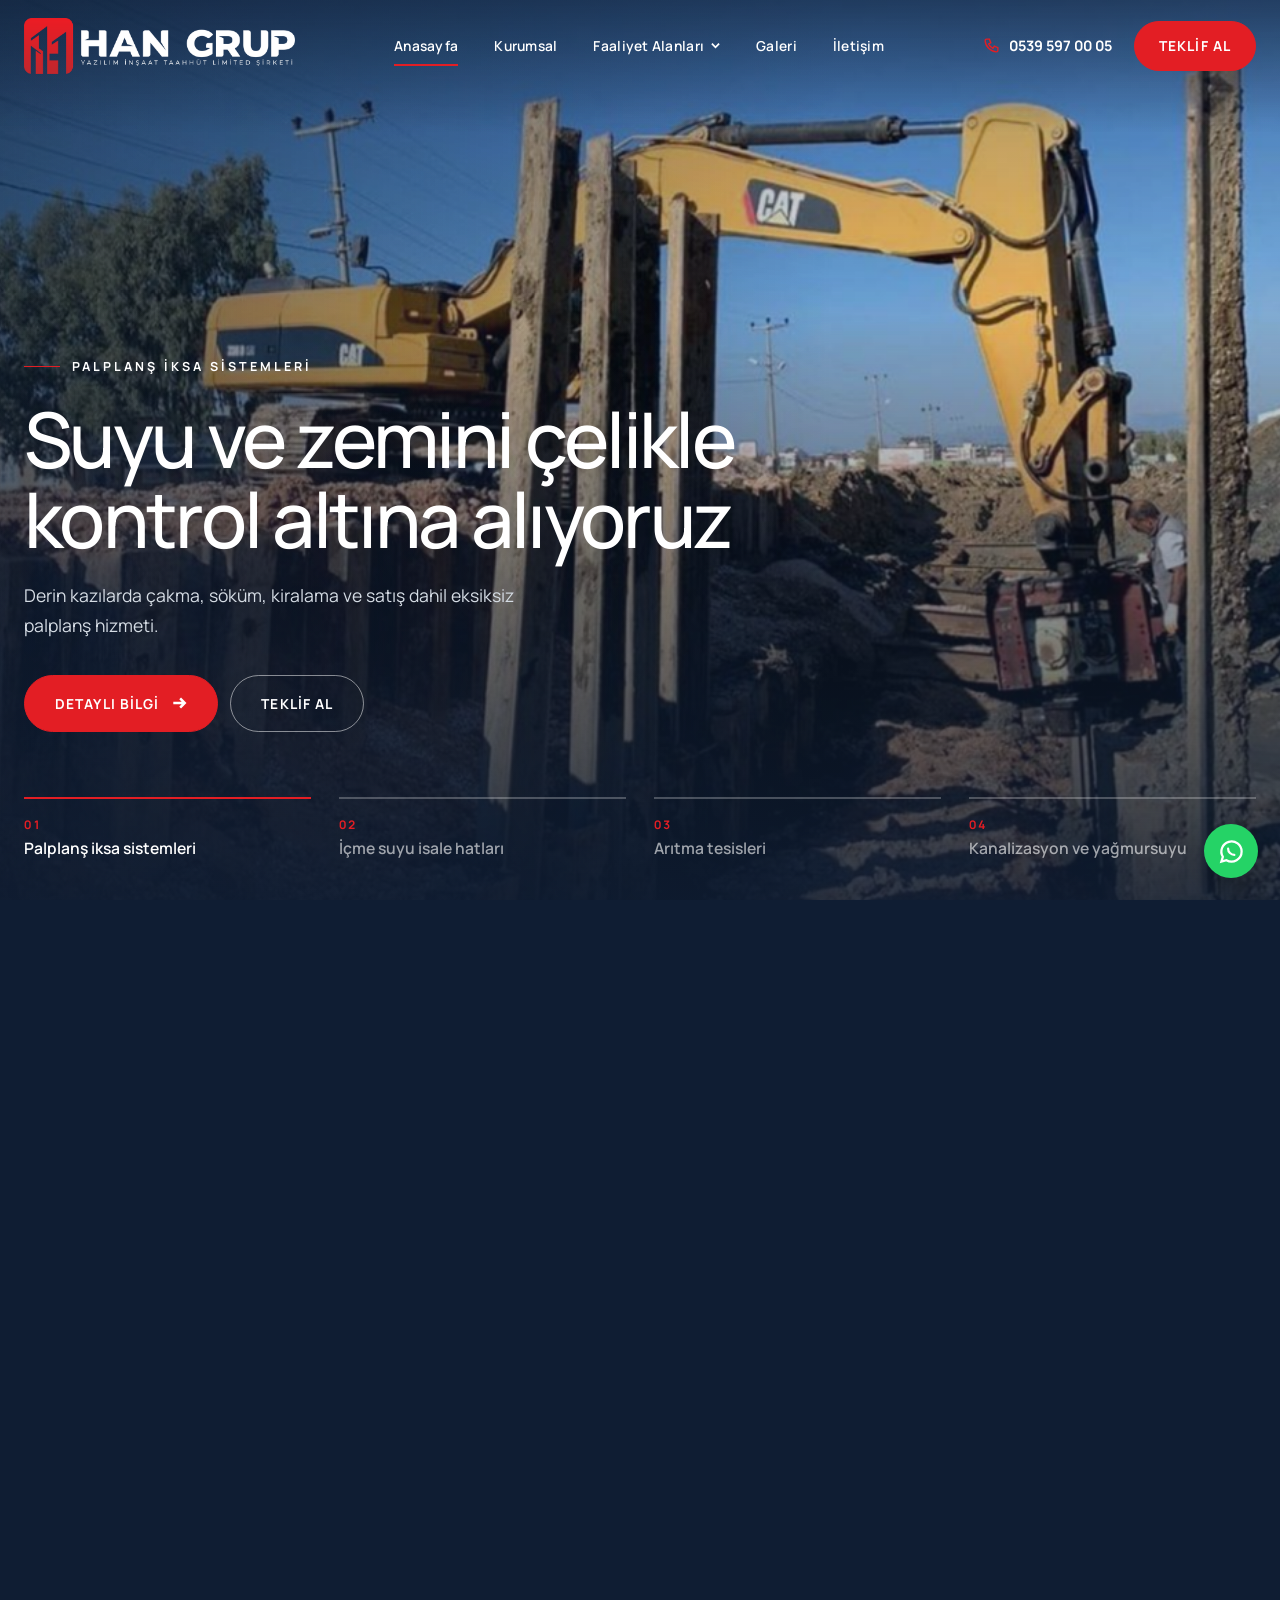
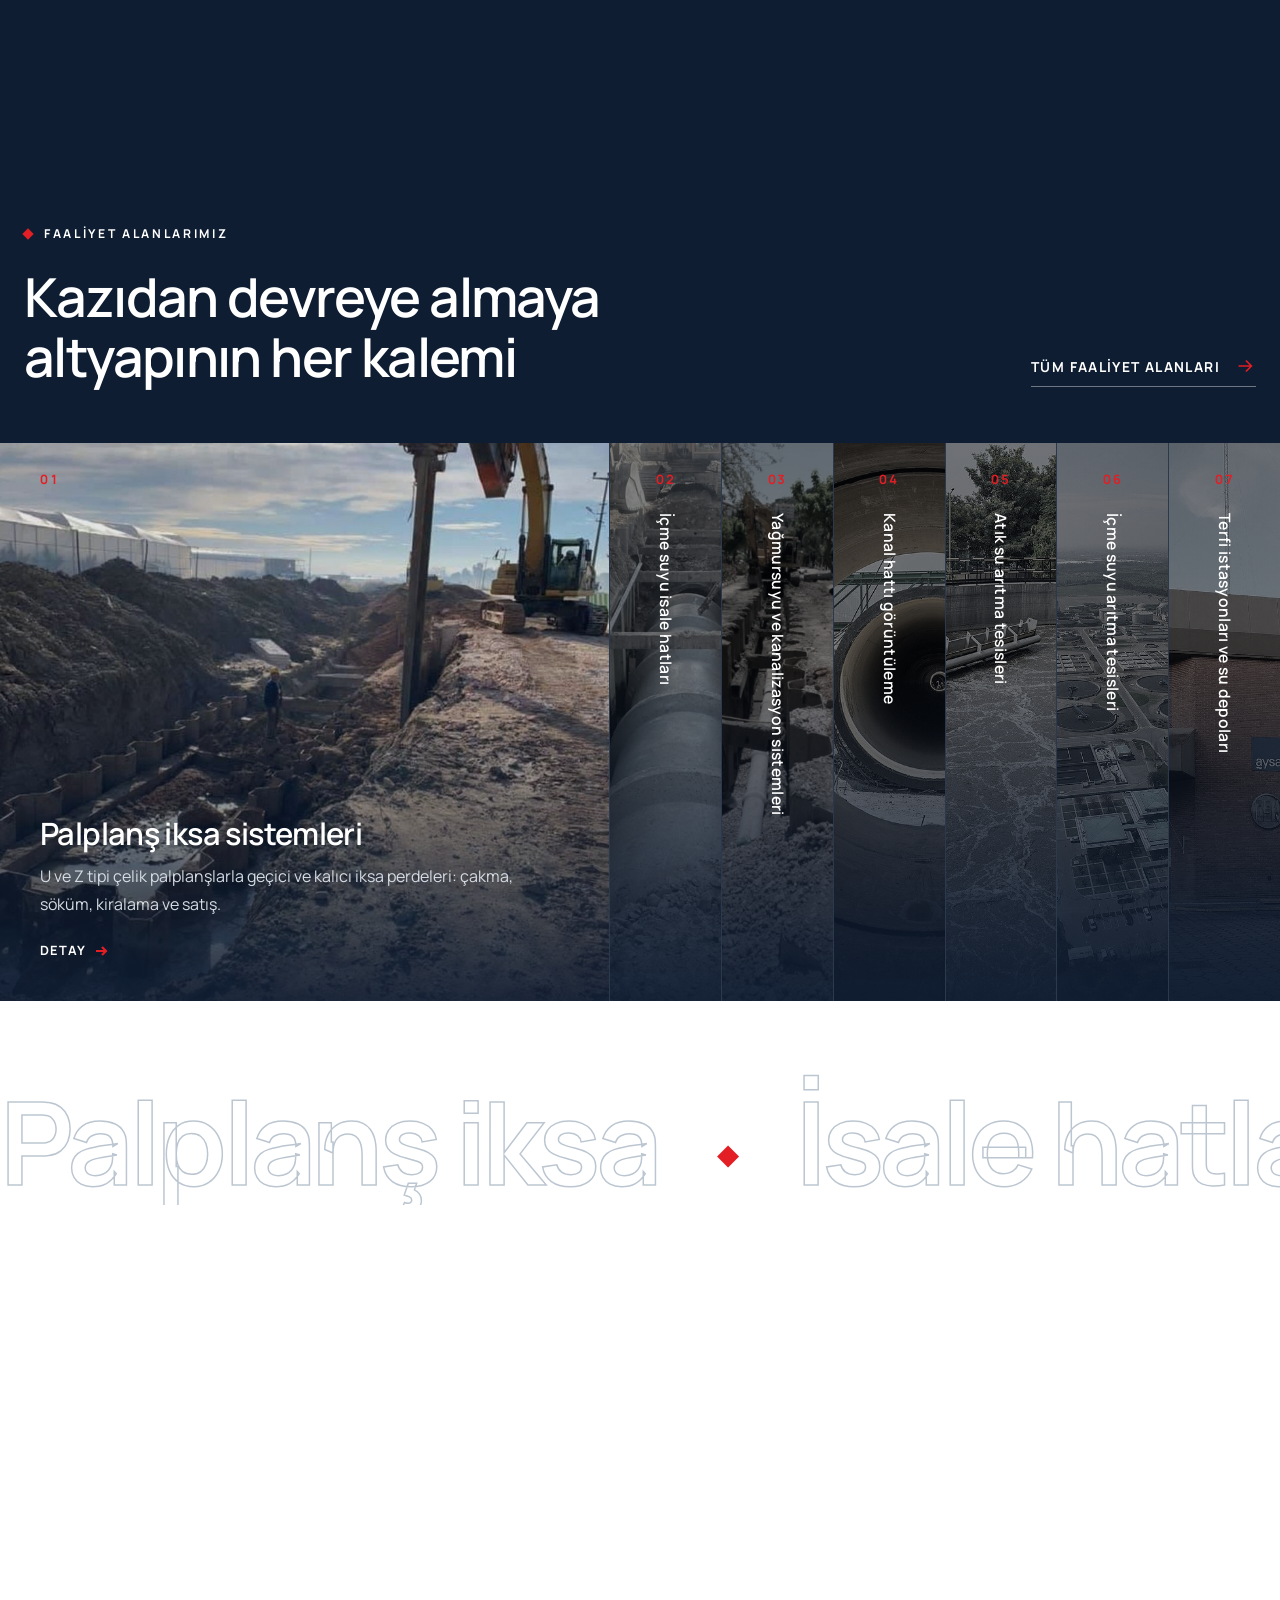
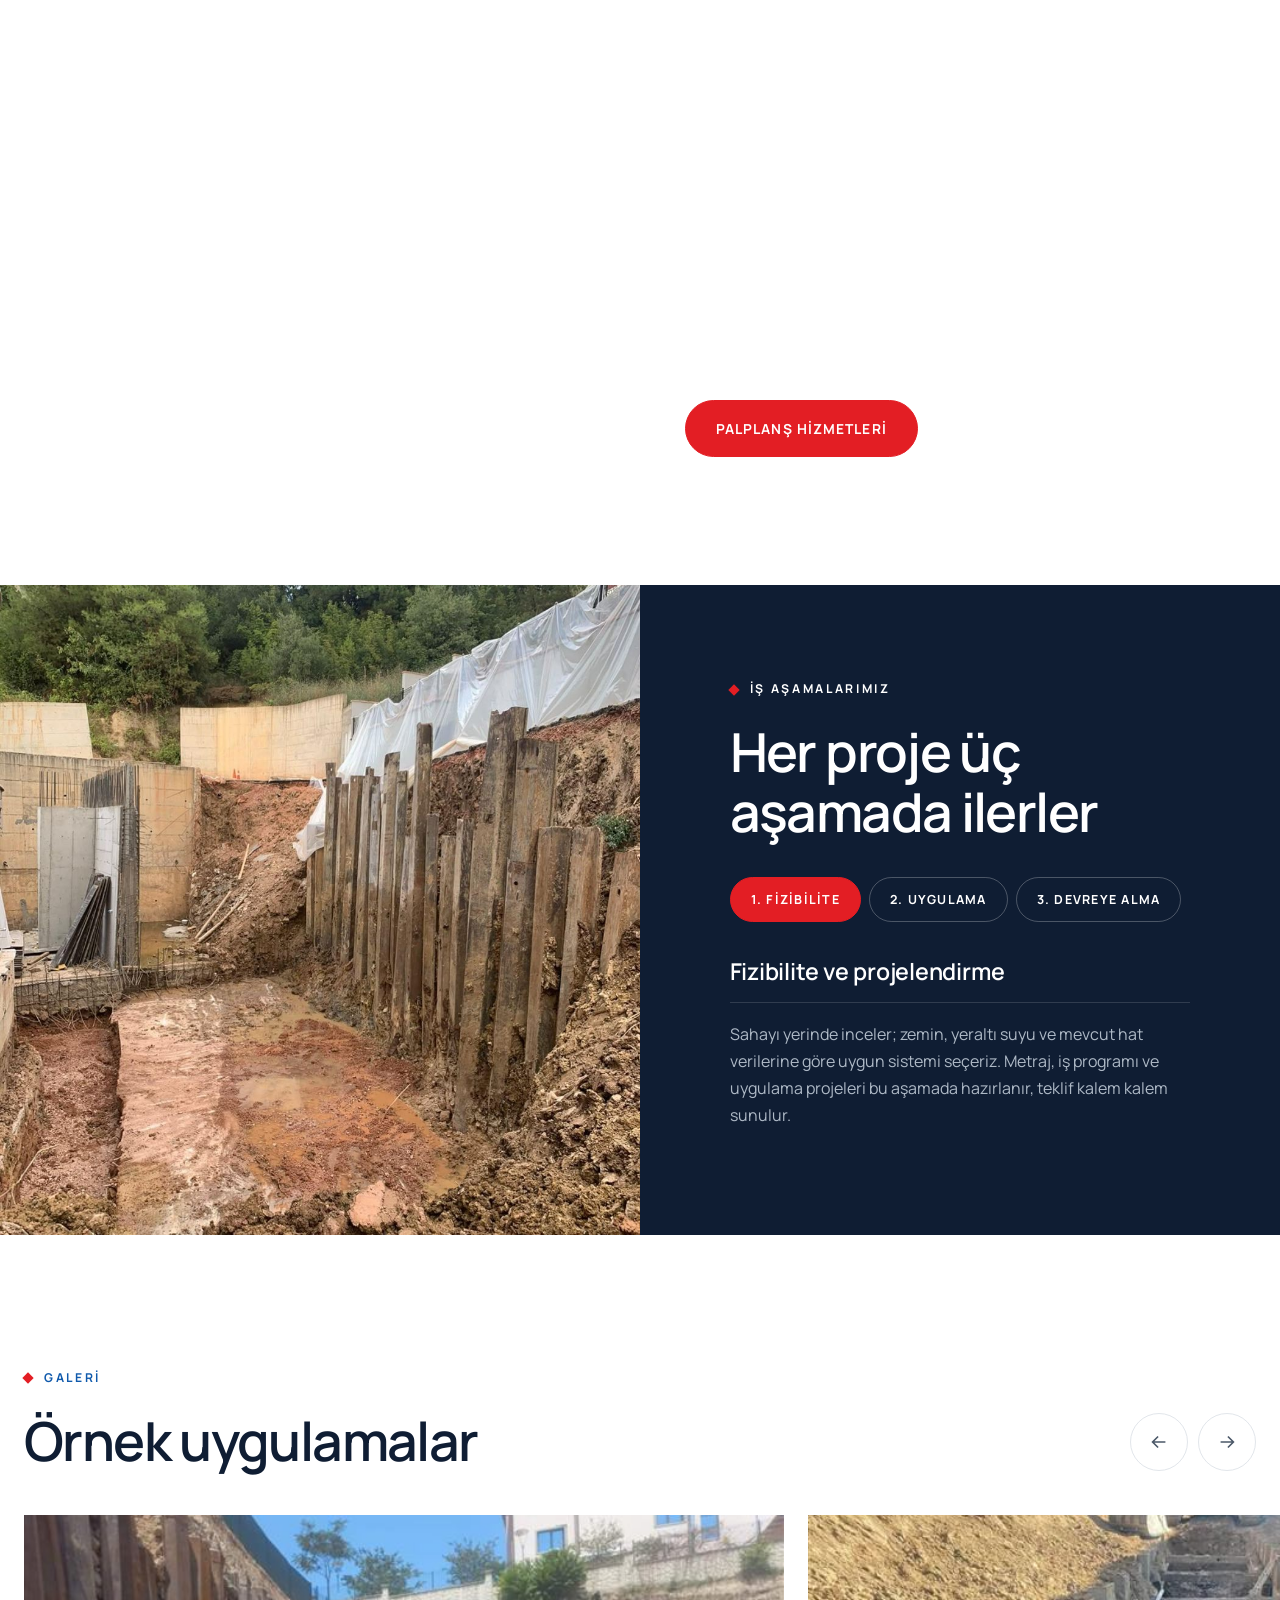
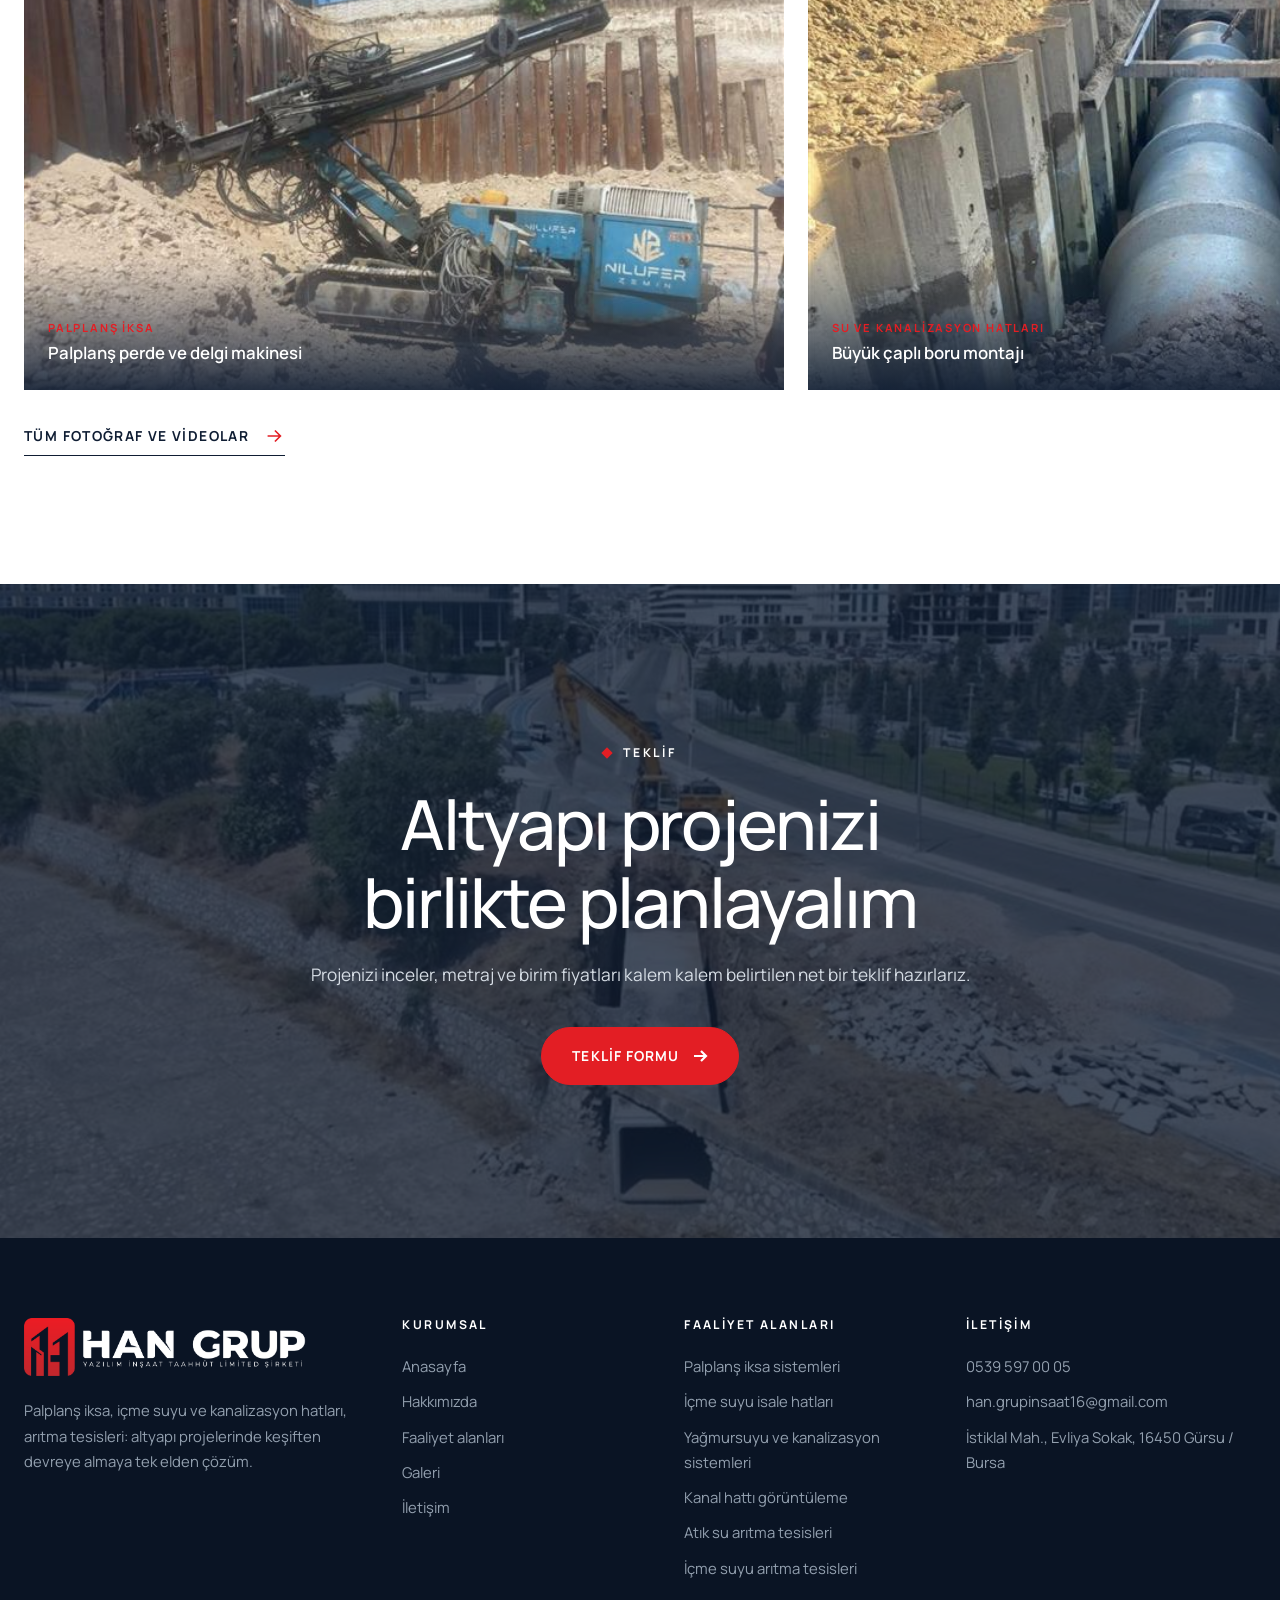
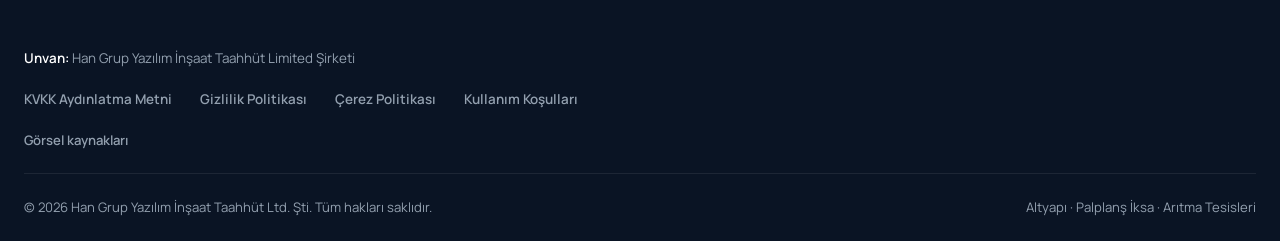
==== commit a0a1f496: "Add own site photos and videos, replace stock imagery Add 44 optimized site photos (full and thumbna" ====
--- a/index.html
+++ b/index.html
@@ -11,7 +11,7 @@
 <meta property="og:locale" content="tr_TR">
 <meta property="og:title" content="Han Grup Yazılım İnşaat | Altyapı, Palplanş İksa ve Arıtma Tesisleri">
 <meta property="og:description" content="Palplanş iksa, su ve kanalizasyon hatları, arıtma tesisleri: altyapı projelerinde keşiften devreye almaya tek elden çözüm.">
-<meta property="og:image" content="assets/img/hero-batardo.jpg">
+<meta property="og:image" content="assets/img/saha/34.jpg">
 <link rel="icon" type="image/png" href="assets/img/logo-ikon.png">
 <link rel="stylesheet" href="assets/app.css">
 </head>
@@ -74,8 +74,8 @@
   <section class="sec spot">
     <div class="wrap spot-grid">
       <div class="spot-pic">
-        <div class="mask"><img src="assets/img/palplans-perde.jpg" alt="Çakılmış çelik palplanş perde" loading="lazy" data-par="0.12"></div>
-        <div class="mask small"><img src="assets/img/kilit-detay.jpg" alt="Palplanş kilit detayı" loading="lazy"></div>
+        <div class="mask"><img src="assets/img/saha/53.jpg" alt="Ekskavatörle çakılan palplanş perde" loading="lazy" data-par="0.12"></div>
+        <div class="mask small"><img src="assets/img/saha/40.jpg" alt="Palplanş kuşak ve ankraj detayı" loading="lazy"></div>
       </div>
       <div>
         <div class="rv"><div class="kicker">Öne çıkan uzmanlığımız</div><h2>Palplanş iksa sistemleri</h2>
@@ -93,8 +93,8 @@
 
   <section class="split" aria-label="İş aşamalarımız">
     <div class="ph" id="stPh">
-      <img src="assets/img/derin-kazi.jpg" alt="" class="on" loading="lazy">
-      <img src="assets/img/boru-montaj.jpg" alt="" loading="lazy">
+      <img src="assets/img/saha/23.jpg" alt="" class="on" loading="lazy">
+      <img src="assets/img/saha/12.jpg" alt="" loading="lazy">
       <img src="assets/img/aritma-havuz.jpg" alt="" loading="lazy">
     </div>
     <div class="tx"><div>
@@ -120,13 +120,13 @@
       </div>
     </div>
     <div class="track" id="track"></div>
-    <div class="wrap"><a href="#galeri" class="link rv" style="margin-top:34px">Tüm görseller <svg viewBox="0 0 24 24" fill="none" stroke="currentColor" stroke-width="1.8"><path d="M5 12h14M13 6l6 6-6 6"/></svg></a></div>
+    <div class="wrap"><a href="#galeri" class="link rv" style="margin-top:34px">Tüm fotoğraf ve videolar<svg viewBox="0 0 24 24" fill="none" stroke="currentColor" stroke-width="1.8"><path d="M5 12h14M13 6l6 6-6 6"/></svg></a></div>
   </section>
 </div>
 
 <!-- =====================================================  KURUMSAL  -->
 <div class="view" id="v-kurumsal">
-  <section class="banner"><img src="assets/img/kazi-cukuru.jpg" alt=""><div class="wrap"><h1>Kurumsal</h1><div class="crumb"><a href="#anasayfa">Anasayfa</a><span>/</span><b>Kurumsal</b></div></div></section>
+  <section class="banner"><img src="assets/img/saha/50.jpg" alt=""><div class="wrap"><h1>Kurumsal</h1><div class="crumb"><a href="#anasayfa">Anasayfa</a><span>/</span><b>Kurumsal</b></div></div></section>
   <section class="sec">
     <div class="wrap about">
       <div class="rv">
@@ -137,7 +137,7 @@
         <p style="margin-top:28px"><a href="#iletisim" class="btn">Bize ulaşın</a></p>
       </div>
       <div class="pics rv" style="--d:1">
-        <img class="p1" src="assets/img/isale-hatti.jpg" alt="İsale hattı şantiyesi" loading="lazy">
+        <img class="p1" src="assets/img/saha/13.jpg" alt="Palplanşlı hendekte boru hattı" loading="lazy">
         <img class="p2" src="assets/img/aritma-havuz.jpg" alt="Arıtma tesisi havuzu" loading="lazy">
       </div>
     </div>
@@ -171,7 +171,7 @@
 
 <!-- =====================================================  FAALİYET ALANLARI  -->
 <div class="view" id="v-faaliyet-alanlari">
-  <section class="banner"><img src="assets/img/hero-batardo.jpg" alt=""><div class="wrap"><h1>Faaliyet Alanları</h1><div class="crumb"><a href="#anasayfa">Anasayfa</a><span>/</span><b>Faaliyet Alanları</b></div></div></section>
+  <section class="banner"><img src="assets/img/saha/53.jpg" alt=""><div class="wrap"><h1>Faaliyet Alanları</h1><div class="crumb"><a href="#anasayfa">Anasayfa</a><span>/</span><b>Faaliyet Alanları</b></div></div></section>
   <section class="sec" style="padding-top:20px">
     <div class="wrap" id="rows"></div>
   </section>
@@ -196,19 +196,26 @@
 
 <!-- =====================================================  GALERİ  -->
 <div class="view" id="v-galeri">
-  <section class="banner"><img src="assets/img/palplans-perde.jpg" alt=""><div class="wrap"><h1>Galeri</h1><div class="crumb"><a href="#anasayfa">Anasayfa</a><span>/</span><b>Galeri</b></div></div></section>
+  <section class="banner"><img src="assets/img/saha/29.jpg" alt=""><div class="wrap"><h1>Galeri</h1><div class="crumb"><a href="#anasayfa">Anasayfa</a><span>/</span><b>Galeri</b></div></div></section>
   <section class="sec">
     <div class="wrap">
       <div class="filters" id="filters"></div>
       <div class="gal" id="gal"></div>
-      <p class="note">Görseller temsilidir; kaynakları sayfanın altında listelenmiştir.</p>
+      <p class="note">Fotoğraflar Han Grup şantiyelerinden alınmıştır. Büyütmek için fotoğrafa tıklayın.</p>
+    </div>
+  </section>
+  <section class="sec soft" id="videolar">
+    <div class="wrap">
+      <div class="head-row"><div class="rv"><div class="kicker">Videolar</div><h2>Sahadan görüntüler</h2></div></div>
+      <div class="vgal" id="vgal"></div>
+      <p class="note">Oynatmak için kapak görseline tıklayın. Videolar tıklayana kadar yüklenmez.</p>
     </div>
   </section>
 </div>
 
 <!-- =====================================================  İLETİŞİM  -->
 <div class="view" id="v-iletisim">
-  <section class="banner"><img src="assets/img/kanalizasyon-hendek.jpg" alt=""><div class="wrap"><h1>İletişim</h1><div class="crumb"><a href="#anasayfa">Anasayfa</a><span>/</span><b>İletişim</b></div></div></section>
+  <section class="banner"><img src="assets/img/saha/22.jpg" alt=""><div class="wrap"><h1>İletişim</h1><div class="crumb"><a href="#anasayfa">Anasayfa</a><span>/</span><b>İletişim</b></div></div></section>
   <section class="sec soft">
     <div class="wrap">
       <div class="contact">
@@ -242,7 +249,7 @@
 
 <!-- =====================================================  YASAL BİLGİLER  -->
 <div class="view" id="v-yasal">
-  <section class="banner"><img src="assets/img/palplans-ust.jpg" alt=""><div class="wrap"><h1>Yasal Bilgiler</h1><div class="crumb"><a href="#anasayfa">Anasayfa</a><span>/</span><b>Yasal Bilgiler</b></div></div></section>
+  <section class="banner"><img src="assets/img/saha/47.jpg" alt=""><div class="wrap"><h1>Yasal Bilgiler</h1><div class="crumb"><a href="#anasayfa">Anasayfa</a><span>/</span><b>Yasal Bilgiler</b></div></div></section>
   <section class="sec">
     <div class="wrap legal">
       <nav class="legal-nav" aria-label="Yasal metinler">
@@ -319,7 +326,7 @@
           <h3>Genel</h3>
           <p>Bu siteyi kullanarak aşağıdaki koşulları kabul etmiş sayılırsınız. Sitedeki bilgiler genel bilgilendirme amaçlıdır ve bağlayıcı bir teklif niteliği taşımaz; fiyat ve kapsam, keşif sonrası hazırlanan yazılı teklifle belirlenir.</p>
           <h3>Fikri mülkiyet</h3>
-          <p>Firma adı, logo ve sitedeki özgün metinler <span data-f="unvan"></span>'e aittir; izinsiz çoğaltılamaz. Sitedeki fotoğraflar temsilidir ve ilgili hak sahiplerinin lisanslarıyla kullanılmıştır; kaynak ve lisans bilgileri sayfa altındaki "Görsel kaynakları" bölümünde yer alır. Görseller firmanın kendi uygulamalarını göstermeyebilir.</p>
+          <p>Firma adı, logo ve sitedeki özgün metinler <span data-f="unvan"></span>'e aittir; izinsiz çoğaltılamaz. Saha fotoğrafları ve videoları firmaya aittir. Arıtma ve terfi tesisi görselleri temsilidir ve ilgili hak sahiplerinin lisanslarıyla kullanılmıştır; kaynak ve lisans bilgileri sayfa altındaki "Görsel kaynakları" bölümünde yer alır.</p>
           <h3>Sorumluluğun sınırı</h3>
           <p>Sitedeki bilgilerin güncel ve doğru olması için özen gösterilir; ancak kesintisiz veya hatasız erişim garanti edilmez. Dış bağlantıların içeriğinden sorumlu değiliz.</p>
           <h3>Uygulanacak hukuk</h3>
@@ -332,7 +339,7 @@
 </main>
 
 <section class="cta">
-  <img src="assets/img/kanalizasyon-hendek.jpg" alt="" loading="lazy" data-par="0.15">
+  <img src="assets/img/saha/44.jpg" alt="" loading="lazy" data-par="0.15">
   <div class="wrap">
     <div class="kicker">Teklif</div>
     <h2>Altyapı projenizi birlikte planlayalım</h2>
@@ -354,7 +361,7 @@
     </div>
     <p class="co" id="coInfo"></p>
     <nav class="legal-links" aria-label="Yasal bağlantılar"><a href="#kvkk">KVKK Aydınlatma Metni</a><a href="#gizlilik">Gizlilik Politikası</a><a href="#cerez">Çerez Politikası</a><a href="#kullanim">Kullanım Koşulları</a></nav>
-    <details class="credits"><summary>Görsel kaynakları</summary><p>Sitedeki fotoğraflar temsilidir ve Wikimedia Commons üzerinden serbest lisanslarla kullanılmıştır: Vogler (CC BY-SA 4.0) · Federal Waterways Engineering and Research Institute (CC BY 2.0) · ACBahn (CC BY-SA 3.0) · C. Löser (CC BY 3.0 DE) · MHM55 (CC BY-SA 4.0) · Michal Klajban (CC BY-SA 3.0) · ermell (CC BY-SA 4.0) · Raimond Spekking (CC BY-SA 4.0) · Tomas Castelazo (CC BY-SA 3.0/4.0) · Falk2 (CC BY-SA 4.0) · Golgeetmebaskaihsanistemem (CC BY-SA 3.0) · Vraj Acharya, WELL Labs (CC BY-SA 4.0) · Valebe (CC BY-SA 4.0) · Diegodlh (CC BY 4.0). Görseller kırpılmış ve yeniden boyutlandırılmıştır. Ayrıntılı liste: <a href="assets/img/KAYNAKLAR.md">KAYNAKLAR.md</a></p></details>
+    <details class="credits"><summary>Görsel kaynakları</summary><p>Palplanş, hat ve kazı fotoğrafları ile videolar Han Grup şantiyelerine aittir. Arıtma tesisi, terfi istasyonu ve boru içi görüntüsü temsilidir ve Wikimedia Commons üzerinden serbest lisanslarla kullanılmıştır: Vraj Acharya, WELL Labs (CC BY-SA 4.0) · Valebe (CC BY-SA 4.0) · Diegodlh (CC BY 4.0) · Tomascastelazo (CC BY-SA 4.0). Görseller kırpılmış ve yeniden boyutlandırılmıştır. Ayrıntılı liste: <a href="assets/img/KAYNAKLAR.md">KAYNAKLAR.md</a></p></details>
     <div class="copy"><span>© <span id="yr"></span> Han Grup Yazılım İnşaat Taahhüt Ltd. Şti. Tüm hakları saklıdır.</span><span>Altyapı · Palplanş İksa · Arıtma Tesisleri</span></div>
   </div>
 </footer>
--- a/assets/app.css
+++ b/assets/app.css
@@ -225,6 +225,16 @@
 .g span{position:absolute;inset:auto 0 0 0;padding:60px 24px 22px;text-align:left;color:#fff;font-weight:600;font-size:1.05rem;background:linear-gradient(0deg,rgba(15,29,51,.9),transparent)}
 .g span small{display:block;font-size:.7rem;font-weight:700;letter-spacing:.16em;text-transform:uppercase;color:var(--accent);margin-bottom:2px}
 .g.hide{display:none}
+.vgal{display:grid;grid-template-columns:repeat(4,1fr);gap:20px}
+.vc{position:relative;aspect-ratio:9/16;overflow:hidden;border:0;padding:0;cursor:pointer;background:var(--ink);font:inherit;display:block;width:100%}
+.vc img,.vc video{width:100%;height:100%;object-fit:cover;display:block;transition:transform 1.2s var(--ease)}
+.vc video{object-fit:contain;background:#000}
+.vc:hover img{transform:scale(1.05)}
+.vc i{position:absolute;top:50%;left:50%;width:64px;height:64px;margin:-32px 0 0 -32px;border-radius:50%;background:rgba(15,29,51,.72);border:1px solid rgba(255,255,255,.5);color:#fff;display:grid;place-items:center;transition:background .3s,transform .3s}
+.vc i svg{width:28px;height:28px;margin-left:3px}
+.vc:hover i{background:var(--accent);transform:scale(1.08)}
+.vc span{position:absolute;inset:auto 0 0 0;padding:50px 16px 14px;text-align:left;color:#fff;font-weight:600;font-size:.92rem;background:linear-gradient(0deg,rgba(15,29,51,.9),transparent);pointer-events:none}
+.vc.on span{display:none}
 .note{font-size:.85rem;color:var(--muted);margin-top:24px}
 .lb{position:fixed;inset:0;z-index:100;background:rgba(8,16,30,.96);display:grid;place-items:center;align-content:center;gap:14px;opacity:0;pointer-events:none;transition:opacity .3s;padding:20px}
 .lb.open{opacity:1;pointer-events:auto}
@@ -362,6 +372,7 @@
   .about,.split,.contact,.row,.spot-grid{grid-template-columns:1fr}
   .row:nth-child(even) figure{order:0}
   .three,.gal{grid-template-columns:repeat(2,1fr)}
+  .vgal{grid-template-columns:repeat(3,1fr)}
   .steps,.sub,.nums{grid-template-columns:repeat(2,1fr)}
   .nums{row-gap:44px}
   .foot{grid-template-columns:1fr 1fr}
@@ -381,6 +392,7 @@
 @media (max-width:640px){
   .wrap{width:calc(100% - 40px)}
   .three,.gal,.mv,.steps,.sub,.foot{grid-template-columns:1fr}
+  .vgal{grid-template-columns:repeat(2,1fr);gap:12px}
   form{grid-template-columns:1fr}
   .spot-pic{padding:0 36px 50px 0}
   .about .pics{padding:0 30px 40px 0}
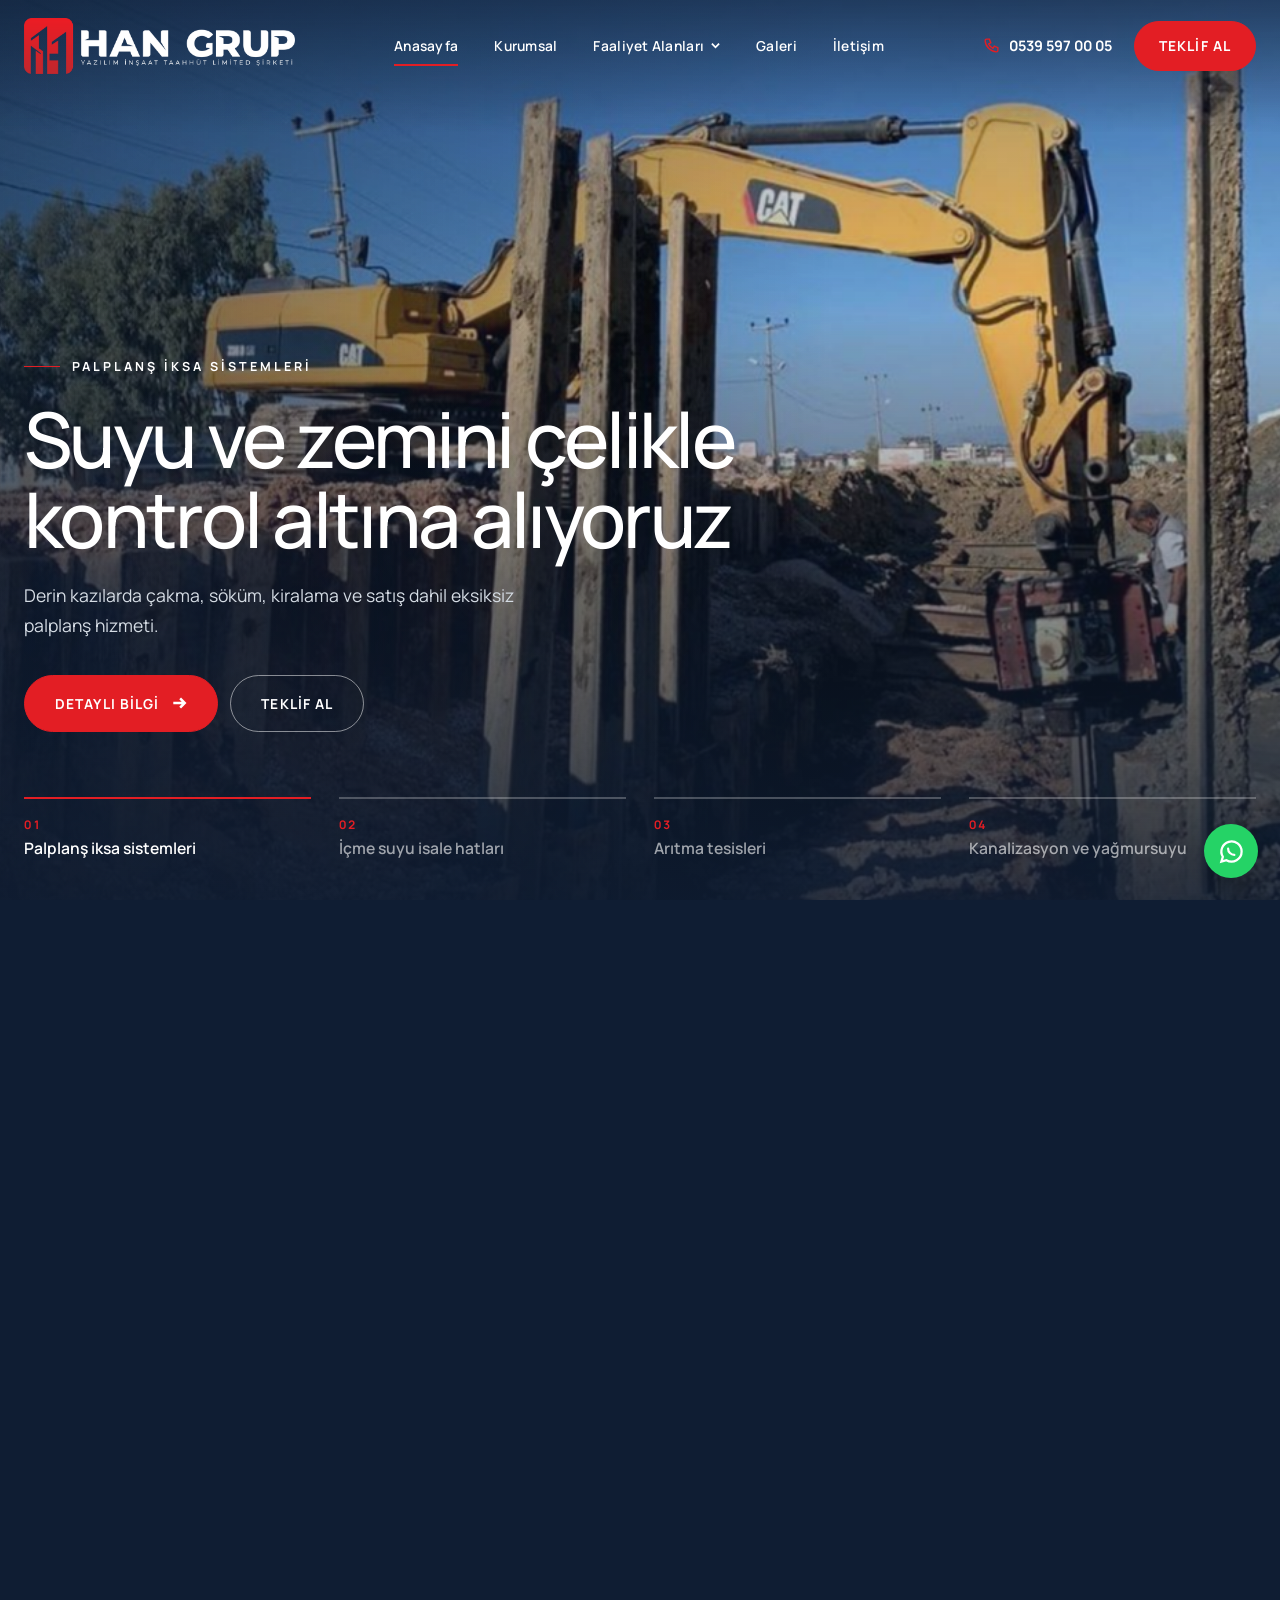
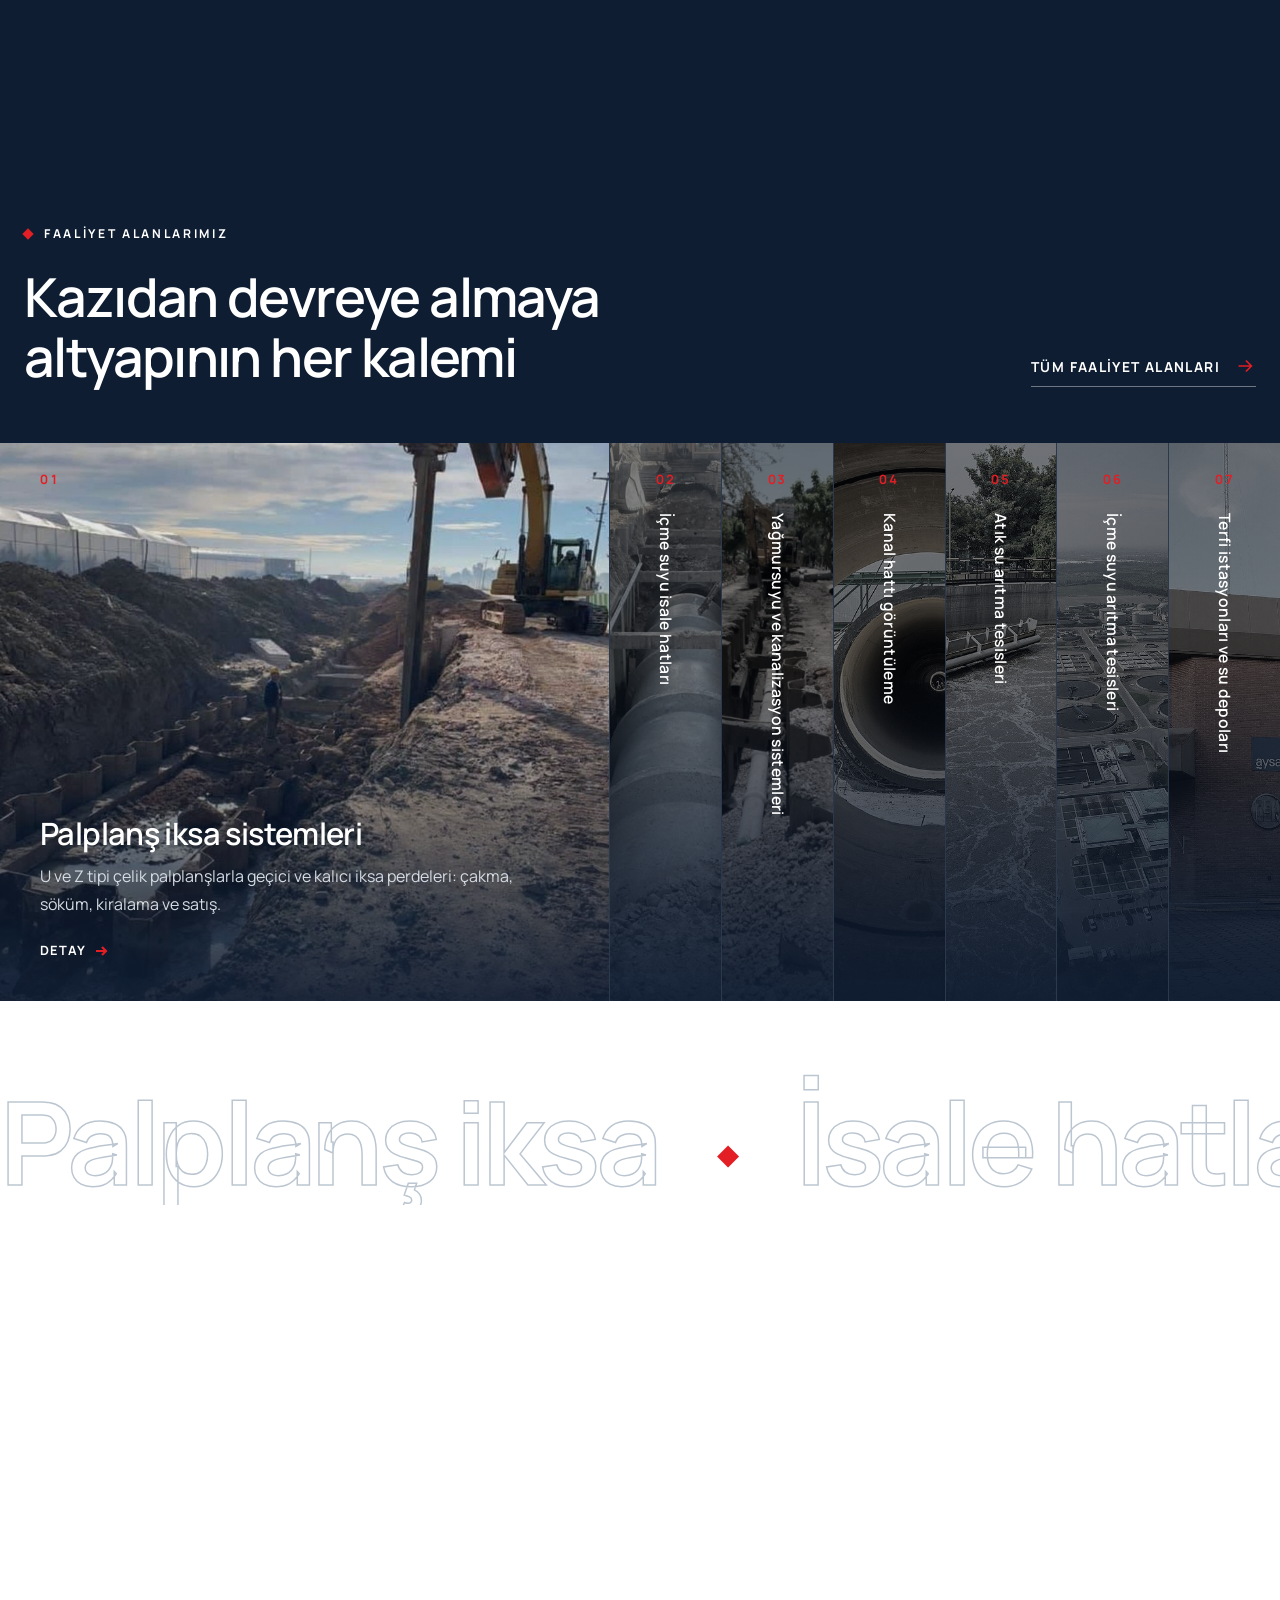
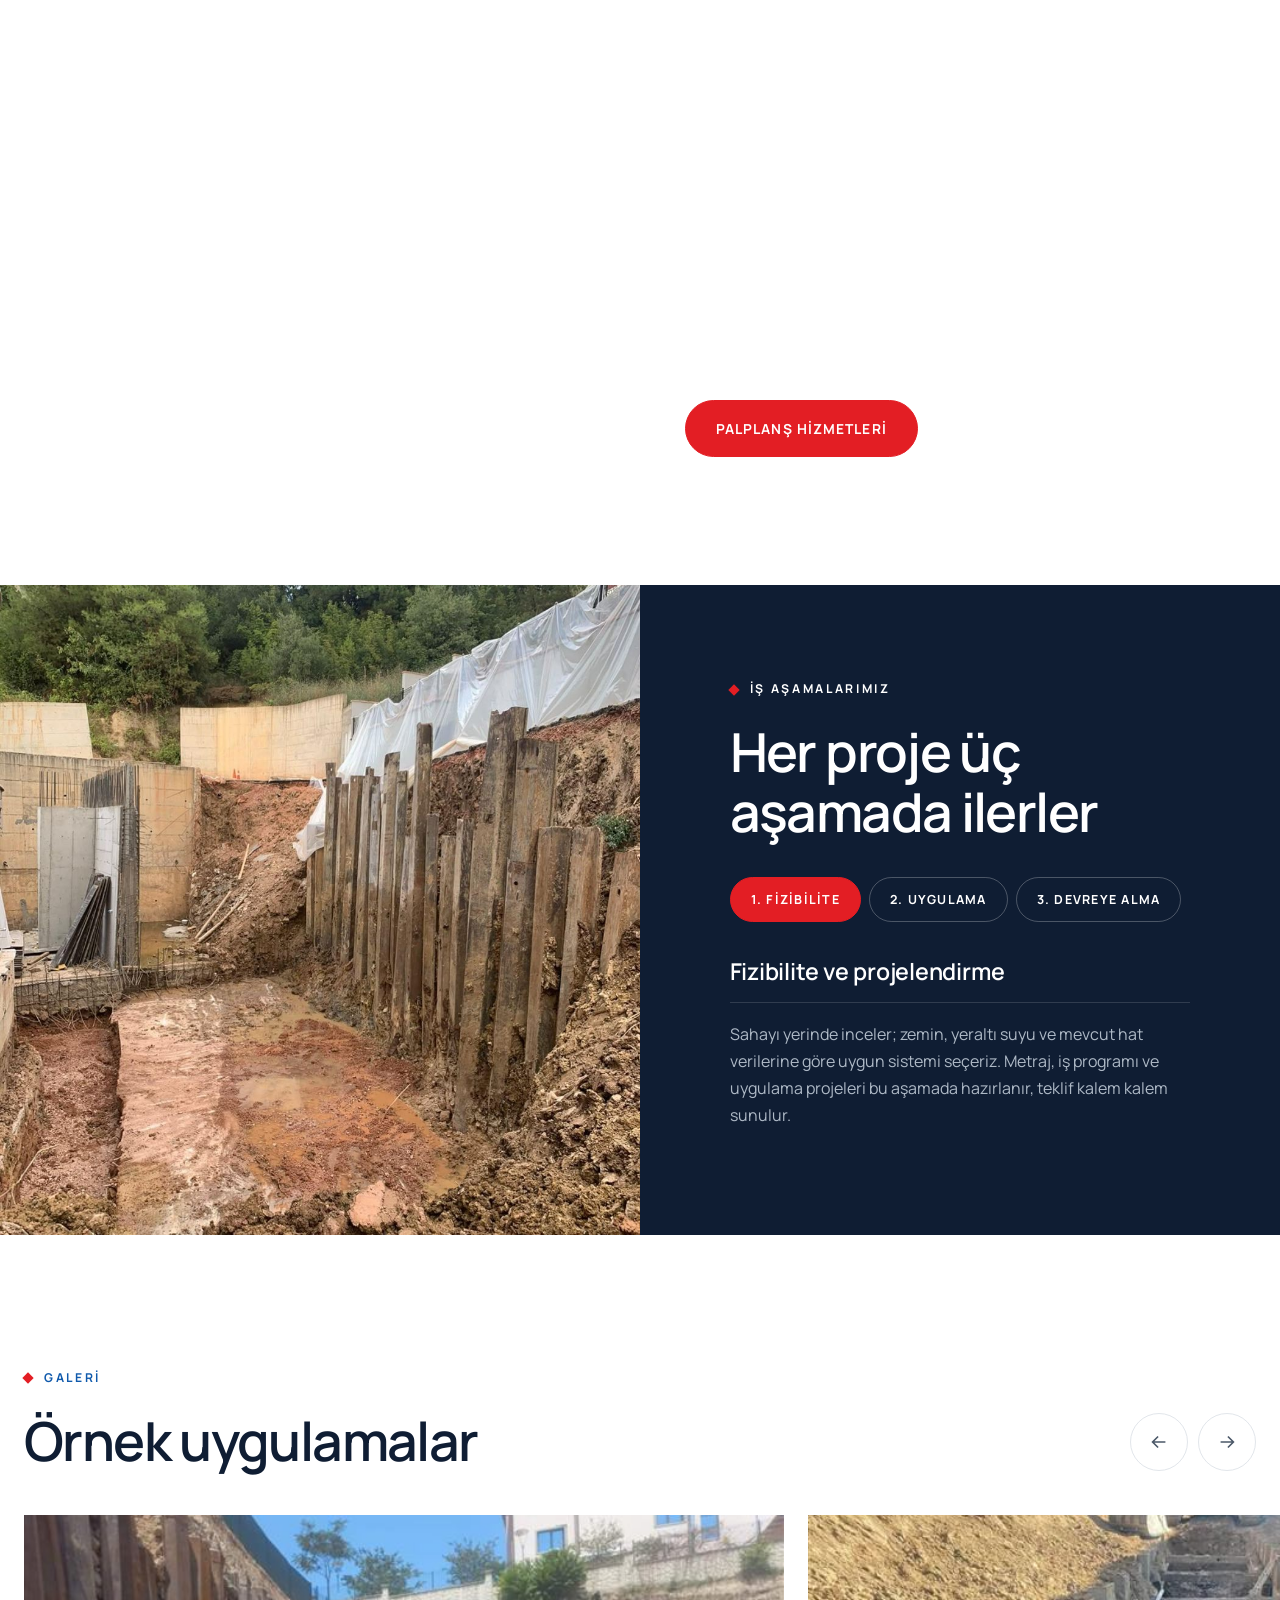
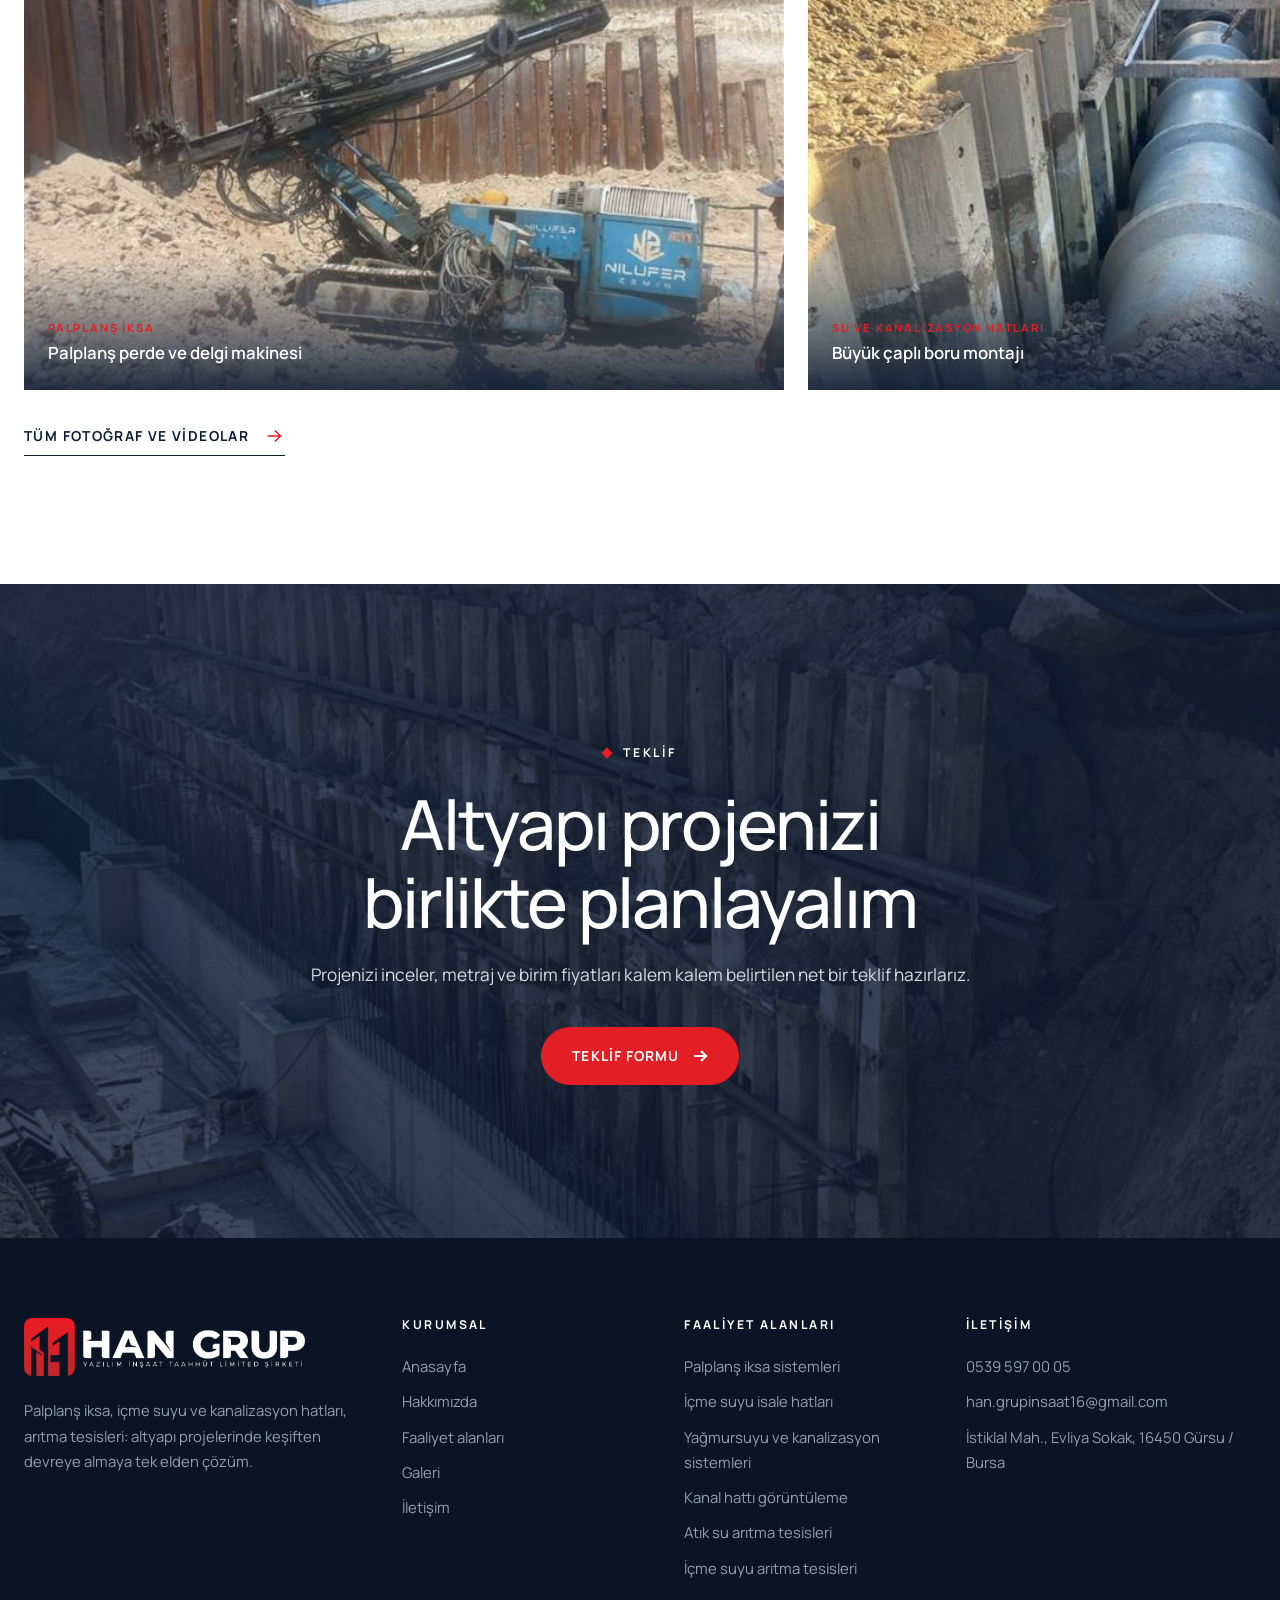
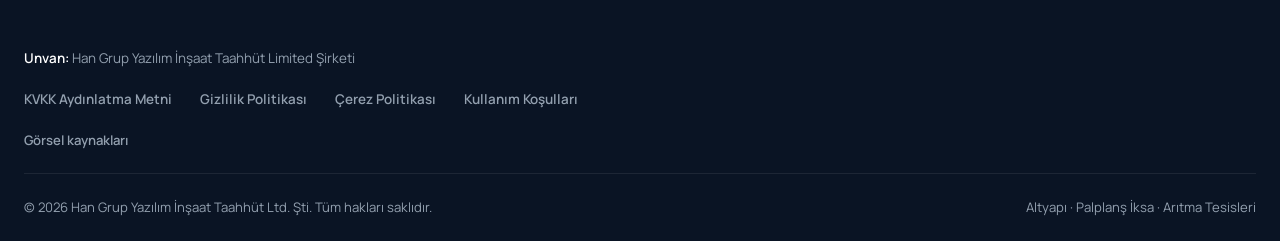
==== commit 803b9322: "Add Turkey site map, animated banners and direct Google map Add a Turkey map (inline-free SVG, no ex" ====
--- a/index.html
+++ b/index.html
@@ -13,7 +13,7 @@
 <meta property="og:description" content="Palplanş iksa, su ve kanalizasyon hatları, arıtma tesisleri: altyapı projelerinde keşiften devreye almaya tek elden çözüm.">
 <meta property="og:image" content="assets/img/saha/34.jpg">
 <link rel="icon" type="image/png" href="assets/img/logo-ikon.png">
-<link rel="stylesheet" href="assets/app.css">
+<link rel="stylesheet" href="assets/app.css?v=5">
 </head>
 <body>
 
@@ -126,7 +126,7 @@
 
 <!-- =====================================================  KURUMSAL  -->
 <div class="view" id="v-kurumsal">
-  <section class="banner"><img src="assets/img/saha/50.jpg" alt=""><div class="wrap"><h1>Kurumsal</h1><div class="crumb"><a href="#anasayfa">Anasayfa</a><span>/</span><b>Kurumsal</b></div></div></section>
+  <section class="banner"><img src="assets/img/banner/kurumsal.jpg?v=2" alt=""><div class="wrap"><h1>Kurumsal</h1><div class="crumb"><a href="#anasayfa">Anasayfa</a><span>/</span><b>Kurumsal</b></div></div></section>
   <section class="sec">
     <div class="wrap about">
       <div class="rv">
@@ -142,6 +142,14 @@
       </div>
     </div>
   </section>
+  <section class="sec">
+    <div class="wrap">
+      <div class="head center rv"><div class="kicker">Çalıştığımız iller</div><h2>Türkiye genelinde şantiyelerimiz</h2></div>
+      <div class="tr-map rv"><img src="assets/img/turkiye-calisma.svg" alt="Türkiye haritası. Kırmızı yanıp sönen noktalar şantiyelerimizi gösterir: Antalya, Balıkesir, Bilecik, Bursa, Çanakkale, Çankırı, Eskişehir, İstanbul, Muğla, Sakarya, Sivas, Yalova ve Yozgat." loading="lazy"></div>
+      <div class="iller rv"><span>Antalya</span><span>Balıkesir</span><span>Bilecik</span><span>Bursa</span><span>Çanakkale</span><span>Çankırı</span><span>Eskişehir</span><span>İstanbul</span><span>Muğla</span><span>Sakarya</span><span>Sivas</span><span>Yalova</span><span>Yozgat</span></div>
+      <p class="note" style="text-align:center">Kırmızı yanıp sönen noktalar şantiyelerimizi gösterir.</p>
+    </div>
+  </section>
   <section class="sec soft">
     <div class="wrap">
       <div class="mv">
@@ -171,7 +179,7 @@
 
 <!-- =====================================================  FAALİYET ALANLARI  -->
 <div class="view" id="v-faaliyet-alanlari">
-  <section class="banner"><img src="assets/img/saha/53.jpg" alt=""><div class="wrap"><h1>Faaliyet Alanları</h1><div class="crumb"><a href="#anasayfa">Anasayfa</a><span>/</span><b>Faaliyet Alanları</b></div></div></section>
+  <section class="banner"><img src="assets/img/banner/faaliyet.jpg?v=2" alt=""><div class="wrap"><h1>Faaliyet Alanları</h1><div class="crumb"><a href="#anasayfa">Anasayfa</a><span>/</span><b>Faaliyet Alanları</b></div></div></section>
   <section class="sec" style="padding-top:20px">
     <div class="wrap" id="rows"></div>
   </section>
@@ -196,7 +204,7 @@
 
 <!-- =====================================================  GALERİ  -->
 <div class="view" id="v-galeri">
-  <section class="banner"><img src="assets/img/saha/29.jpg" alt=""><div class="wrap"><h1>Galeri</h1><div class="crumb"><a href="#anasayfa">Anasayfa</a><span>/</span><b>Galeri</b></div></div></section>
+  <section class="banner"><img src="assets/img/banner/galeri.jpg?v=2" alt=""><div class="wrap"><h1>Galeri</h1><div class="crumb"><a href="#anasayfa">Anasayfa</a><span>/</span><b>Galeri</b></div></div></section>
   <section class="sec">
     <div class="wrap">
       <div class="filters" id="filters"></div>
@@ -215,7 +223,7 @@
 
 <!-- =====================================================  İLETİŞİM  -->
 <div class="view" id="v-iletisim">
-  <section class="banner"><img src="assets/img/saha/22.jpg" alt=""><div class="wrap"><h1>İletişim</h1><div class="crumb"><a href="#anasayfa">Anasayfa</a><span>/</span><b>İletişim</b></div></div></section>
+  <section class="banner"><img src="assets/img/banner/iletisim.jpg?v=2" alt=""><div class="wrap"><h1>İletişim</h1><div class="crumb"><a href="#anasayfa">Anasayfa</a><span>/</span><b>İletişim</b></div></div></section>
   <section class="sec soft">
     <div class="wrap">
       <div class="contact">
@@ -249,7 +257,7 @@
 
 <!-- =====================================================  YASAL BİLGİLER  -->
 <div class="view" id="v-yasal">
-  <section class="banner"><img src="assets/img/saha/47.jpg" alt=""><div class="wrap"><h1>Yasal Bilgiler</h1><div class="crumb"><a href="#anasayfa">Anasayfa</a><span>/</span><b>Yasal Bilgiler</b></div></div></section>
+  <section class="banner"><img src="assets/img/banner/yasal.jpg?v=2" alt=""><div class="wrap"><h1>Yasal Bilgiler</h1><div class="crumb"><a href="#anasayfa">Anasayfa</a><span>/</span><b>Yasal Bilgiler</b></div></div></section>
   <section class="sec">
     <div class="wrap legal">
       <nav class="legal-nav" aria-label="Yasal metinler">
@@ -272,7 +280,7 @@
           <h3>4. Toplama yöntemi ve hukuki sebep</h3>
           <p>Verileriniz; web sitesindeki teklif formu (WhatsApp mesajı olarak), telefon, e-posta ve WhatsApp aracılığıyla elektronik ortamda toplanır. Hukuki sebepler: sözleşmenin kurulmasına yönelik talebinizin değerlendirilmesi (KVKK m.5/2-c), hukuki yükümlülüklerimizin yerine getirilmesi (m.5/2-ç) ve meşru menfaatimiz (m.5/2-f). Açık rızaya dayalı bir işleme yapılmamaktadır.</p>
           <h3>5. Verilerin aktarılması</h3>
-          <p>Teklif formundaki bilgiler sitemiz tarafından bir sunucuya kaydedilmez. Formu gönderdiğinizde hazırlanan mesaj cihazınızdaki WhatsApp'ta açılır; mesajı göndermeniz halinde WhatsApp hizmeti üzerinden bize ulaşır. WhatsApp hizmetinin altyapısı yurt dışında bulunduğundan bu aktarım yurt dışına veri aktarımı niteliği taşıyabilir. Bunun dışında verileriniz yalnızca yasal zorunluluk halinde yetkili kamu kurum ve kuruluşlarıyla, hizmet aldığımız hukuk ve mali müşavirlik gibi taraflarla gerekli ölçüde paylaşılır.</p>
+          <p>Teklif formundaki bilgiler sitemiz tarafından bir sunucuya kaydedilmez. Formu gönderdiğinizde hazırlanan mesaj cihazınızdaki WhatsApp'ta açılır; mesajı göndermeniz halinde WhatsApp hizmeti üzerinden bize ulaşır. WhatsApp hizmetinin altyapısı yurt dışında bulunduğundan bu aktarım yurt dışına veri aktarımı niteliği taşıyabilir. Bunun dışında verileriniz yalnızca yasal zorunluluk halinde yetkili kamu kurum ve kuruluşlarıyla, hizmet aldığımız hukuk ve mali müşavirlik gibi taraflarla gerekli ölçüde paylaşılır. İletişim sayfasındaki Google Haritalar, sayfa açıldığında Google LLC tarafından yüklenir; bu sırada IP adresiniz ve tarayıcı bilgileriniz Google'a yurt dışında iletilebilir.</p>
           <h3>6. Saklama süresi</h3>
           <p>Verileriniz, talebin sonuçlanması için gereken süre ve yasal saklama ile zamanaşımı süreleri boyunca saklanır; süre sonunda silinir, yok edilir veya anonim hale getirilir.</p>
           <h3>7. Haklarınız (KVKK m.11)</h3>
@@ -298,9 +306,9 @@
           <p>Sitede ziyaretçi takibi, reklam veya analiz aracı kullanılmaz. Siteyi barındıran sağlayıcı, güvenlik ve teknik işleyiş amacıyla IP adresi ve erişim zamanı gibi standart sunucu kayıtlarını tutabilir.</p>
           <h3>Üçüncü taraf hizmetler</h3>
           <ul>
-            <li><b>Google Haritalar:</b> yalnızca iletişim sayfasında "Haritayı yükle" düğmesine tıkladığınızda yüklenir.</li>
+            <li><b>Google Haritalar:</b> iletişim sayfası açıldığında harita Google'dan yüklenir. Google, IP adresiniz ve tarayıcı bilgilerinizi alabilir ve kendi çerezlerini kullanabilir.</li>
             <li><b>WhatsApp:</b> teklif formu veya WhatsApp düğmesiyle mesaj göndermeyi seçtiğinizde WhatsApp'a yönlendirilirsiniz.</li>
-            <li>Yazı tipleri ve görseller siteden sunulur; harici bir yazı tipi veya içerik sunucusuna bağlanılmaz.</li>
+            <li>Yazı tipleri ve görseller siteden sunulur. Google Haritalar dışında harici bir yazı tipi veya içerik sunucusuna bağlantı kurulmaz.</li>
           </ul>
           <h3>Paylaşım ve güvenlik</h3>
           <p>Kişisel bilgileriniz satılmaz veya pazarlama amacıyla üçüncü taraflara verilmez. Verilerin korunması için makul teknik ve idari önlemler alınır. Kişisel verilerin işlenmesine ilişkin ayrıntılar için KVKK Aydınlatma Metni'ne bakabilirsiniz.</p>
@@ -315,7 +323,7 @@
           <h3>Sitemizde çerez kullanımı</h3>
           <p>Sitemiz kendi çerezlerini kullanmaz; analiz, reklam veya takip amaçlı çerez yerleştirmez. Bu nedenle çerez onay bandı gösterilmez.</p>
           <h3>Google Haritalar</h3>
-          <p>İletişim sayfasındaki harita siz onay vermeden yüklenmez. "Haritayı yükle" düğmesine tıkladığınızda Google'ın haritası yüklenir ve Google kendi çerezlerini ve tanımlayıcılarını kullanabilir. Bu çerezler Google'ın <a href="https://policies.google.com/technologies/cookies" target="_blank" rel="noopener">çerez politikasına</a> tabidir. Haritayı yüklemeden de adresimizi ve yol tarifi bağlantısını kullanabilirsiniz.</p>
+          <p>İletişim sayfasındaki harita, sayfa açıldığında Google tarafından yüklenir ve Google kendi çerezlerini ve tanımlayıcılarını kullanabilir. Bu çerezler Google'ın <a href="https://policies.google.com/technologies/cookies" target="_blank" rel="noopener">çerez politikasına</a> tabidir. Haritayı kullanmak istemezseniz adresimize "Yol tarifi al" bağlantısından ulaşabilir ya da tarayıcınızda Google çerezlerini engelleyebilirsiniz.</p>
           <h3>Çerezleri yönetme</h3>
           <p>Çerezleri tarayıcı ayarlarınızdan silebilir veya engelleyebilirsiniz. Sitemize ileride analiz veya reklam amaçlı bir araç eklenirse, kullanılmadan önce onayınız istenecektir.</p>
         </article>
@@ -339,7 +347,7 @@
 </main>
 
 <section class="cta">
-  <img src="assets/img/saha/44.jpg" alt="" loading="lazy" data-par="0.15">
+  <img src="assets/img/banner/cta.jpg?v=2" alt="" loading="lazy" data-par="0.15">
   <div class="wrap">
     <div class="kicker">Teklif</div>
     <h2>Altyapı projenizi birlikte planlayalım</h2>
@@ -370,7 +378,7 @@
 <div class="lb" id="lb"><button aria-label="Kapat">×</button><img alt=""><p></p></div>
 <button class="top" id="toTop" aria-label="Yukarı çık">↑</button>
 
-<script src="assets/data.js"></script>
-<script src="assets/app.js"></script>
+<script src="assets/data.js?v=4"></script>
+<script src="assets/app.js?v=4"></script>
 </body>
 </html>
--- a/assets/app.css
+++ b/assets/app.css
@@ -235,6 +235,11 @@
 .vc:hover i{background:var(--accent);transform:scale(1.08)}
 .vc span{position:absolute;inset:auto 0 0 0;padding:50px 16px 14px;text-align:left;color:#fff;font-weight:600;font-size:.92rem;background:linear-gradient(0deg,rgba(15,29,51,.9),transparent);pointer-events:none}
 .vc.on span{display:none}
+.tr-map{max-width:920px;margin:0 auto}
+.tr-map img{display:block;width:100%;height:auto}
+.iller{display:flex;flex-wrap:wrap;justify-content:center;gap:10px;margin-top:30px}
+.iller span{display:inline-flex;align-items:center;gap:8px;padding:9px 16px;border:1px solid var(--line);border-radius:999px;background:#fff;font-weight:600;font-size:.9rem;color:var(--ink)}
+.iller span::before{content:"";width:8px;height:8px;border-radius:50%;background:var(--accent)}
 .note{font-size:.85rem;color:var(--muted);margin-top:24px}
 .lb{position:fixed;inset:0;z-index:100;background:rgba(8,16,30,.96);display:grid;place-items:center;align-content:center;gap:14px;opacity:0;pointer-events:none;transition:opacity .3s;padding:20px}
 .lb.open{opacity:1;pointer-events:auto}
@@ -251,10 +256,19 @@
 
 /* ---------- İç sayfa başlığı ---------- */
 .banner{position:relative;background:var(--ink);color:#fff;padding:clamp(170px,22vw,250px) 0 clamp(50px,6vw,80px);overflow:hidden}
-.banner img{position:absolute;inset:0;width:100%;height:100%;object-fit:cover;opacity:.35;animation:kb 12s linear forwards}
-.banner::after{content:"";position:absolute;inset:0;background:linear-gradient(0deg,rgba(15,29,51,.9),transparent 70%)}
+.banner img{position:absolute;inset:0;width:100%;height:100%;object-fit:cover;object-position:center 40%;z-index:-2;clip-path:inset(0 100% 0 0);animation:bWipe 1.5s var(--ease) .1s forwards,bZoom 3.2s var(--ease) .1s both}
+.banner::after{content:"";position:absolute;inset:0;z-index:-1;background:linear-gradient(90deg,rgba(15,29,51,.94) 0%,rgba(15,29,51,.6) 52%,rgba(15,29,51,.25) 100%),linear-gradient(0deg,rgba(15,29,51,.85),transparent 60%)}
+.banner::before{content:"";position:absolute;inset:0;z-index:-1;pointer-events:none;background:linear-gradient(105deg,transparent 42%,rgba(255,255,255,.16) 50%,transparent 58%);transform:translateX(-100%);animation:sheen 2.4s ease-in-out 1.3s forwards}
+.banner{isolation:isolate}
 .banner .wrap{position:relative;z-index:1}
-.banner h1{color:#fff;font-weight:500;font-size:clamp(2.4rem,6vw,5rem);letter-spacing:-.035em;animation:rise 1.1s var(--ease) .35s both}
+.banner .crumb{animation:up 1s var(--ease) 1.1s both}
+.banner h1 .ch{display:inline-block;opacity:0;transform:translateY(55%);animation:chIn .9s var(--ease) forwards;animation-delay:calc(.5s + var(--i) * 40ms)}
+@keyframes bWipe{from{clip-path:inset(0 100% 0 0)}to{clip-path:inset(0 0 0 0)}}
+@keyframes bZoom{from{transform:scale(1.2)}to{transform:scale(1.04)}}
+@keyframes sheen{to{transform:translateX(100%)}}
+@keyframes chIn{to{opacity:1;transform:none}}
+@media (prefers-reduced-motion:reduce){.banner img,.banner::before,.banner h1 .ch,.banner .crumb{animation:none!important;clip-path:none;transform:none;opacity:1}}
+.banner h1{color:#fff;font-weight:500;font-size:clamp(2.4rem,6vw,5rem);letter-spacing:-.035em}
 .crumb{display:flex;gap:10px;font-size:.84rem;font-weight:600;color:#c5ced9;margin-top:16px}
 .crumb a:hover{color:var(--accent)}
 .crumb b{color:var(--accent)}
@@ -327,8 +341,11 @@
 .map{margin-top:50px;height:400px;border:1px solid var(--line);overflow:hidden;background:#fff}
 .map iframe{width:100%;height:100%;border:0}
 .map-ph{height:100%;display:grid;place-items:center;align-content:center;gap:8px;text-align:center;padding:20px;color:var(--muted)}
-.map-ph svg{width:42px;height:42px;color:var(--accent)}
-.map-ph b{color:var(--ink)}
+.map-ph{background:linear-gradient(rgba(15,29,51,.05) 1px,transparent 1px) 0 0/44px 44px,linear-gradient(90deg,rgba(15,29,51,.05) 1px,transparent 1px) 0 0/44px 44px,#f3f5f8}
+.map-ph .pin{width:68px;height:68px;border-radius:50%;background:var(--accent);color:#fff;display:grid;place-items:center;box-shadow:0 12px 30px rgba(227,30,36,.28);margin-bottom:6px}
+.map-ph .pin svg{width:30px;height:30px}
+.map-ph .kick{font-size:.72rem;font-weight:700;letter-spacing:.16em;text-transform:uppercase;color:var(--accent)}
+.map-ph b{color:var(--ink);font-size:1.05rem;max-width:36ch}
 
 /* ---------- Alt bilgi ---------- */
 footer{background:#0a1424;color:#93a0af;font-size:.93rem}
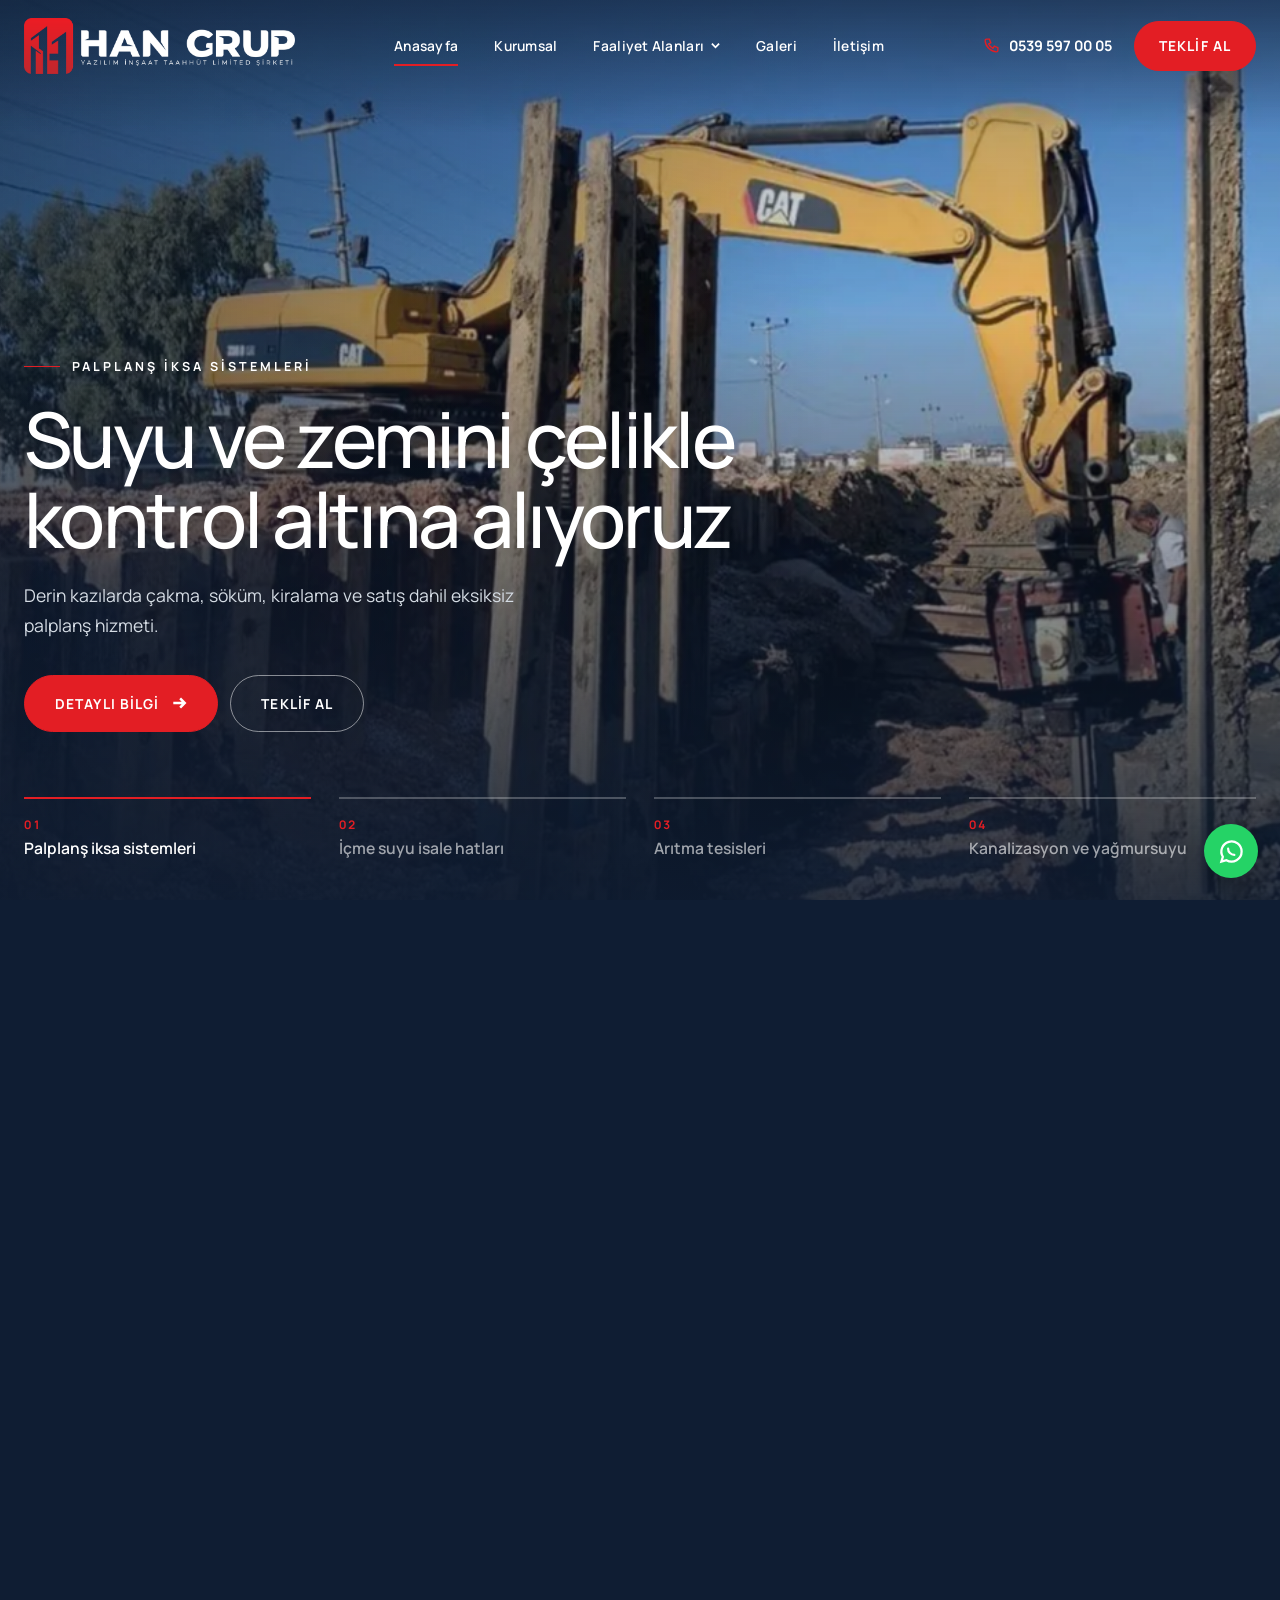
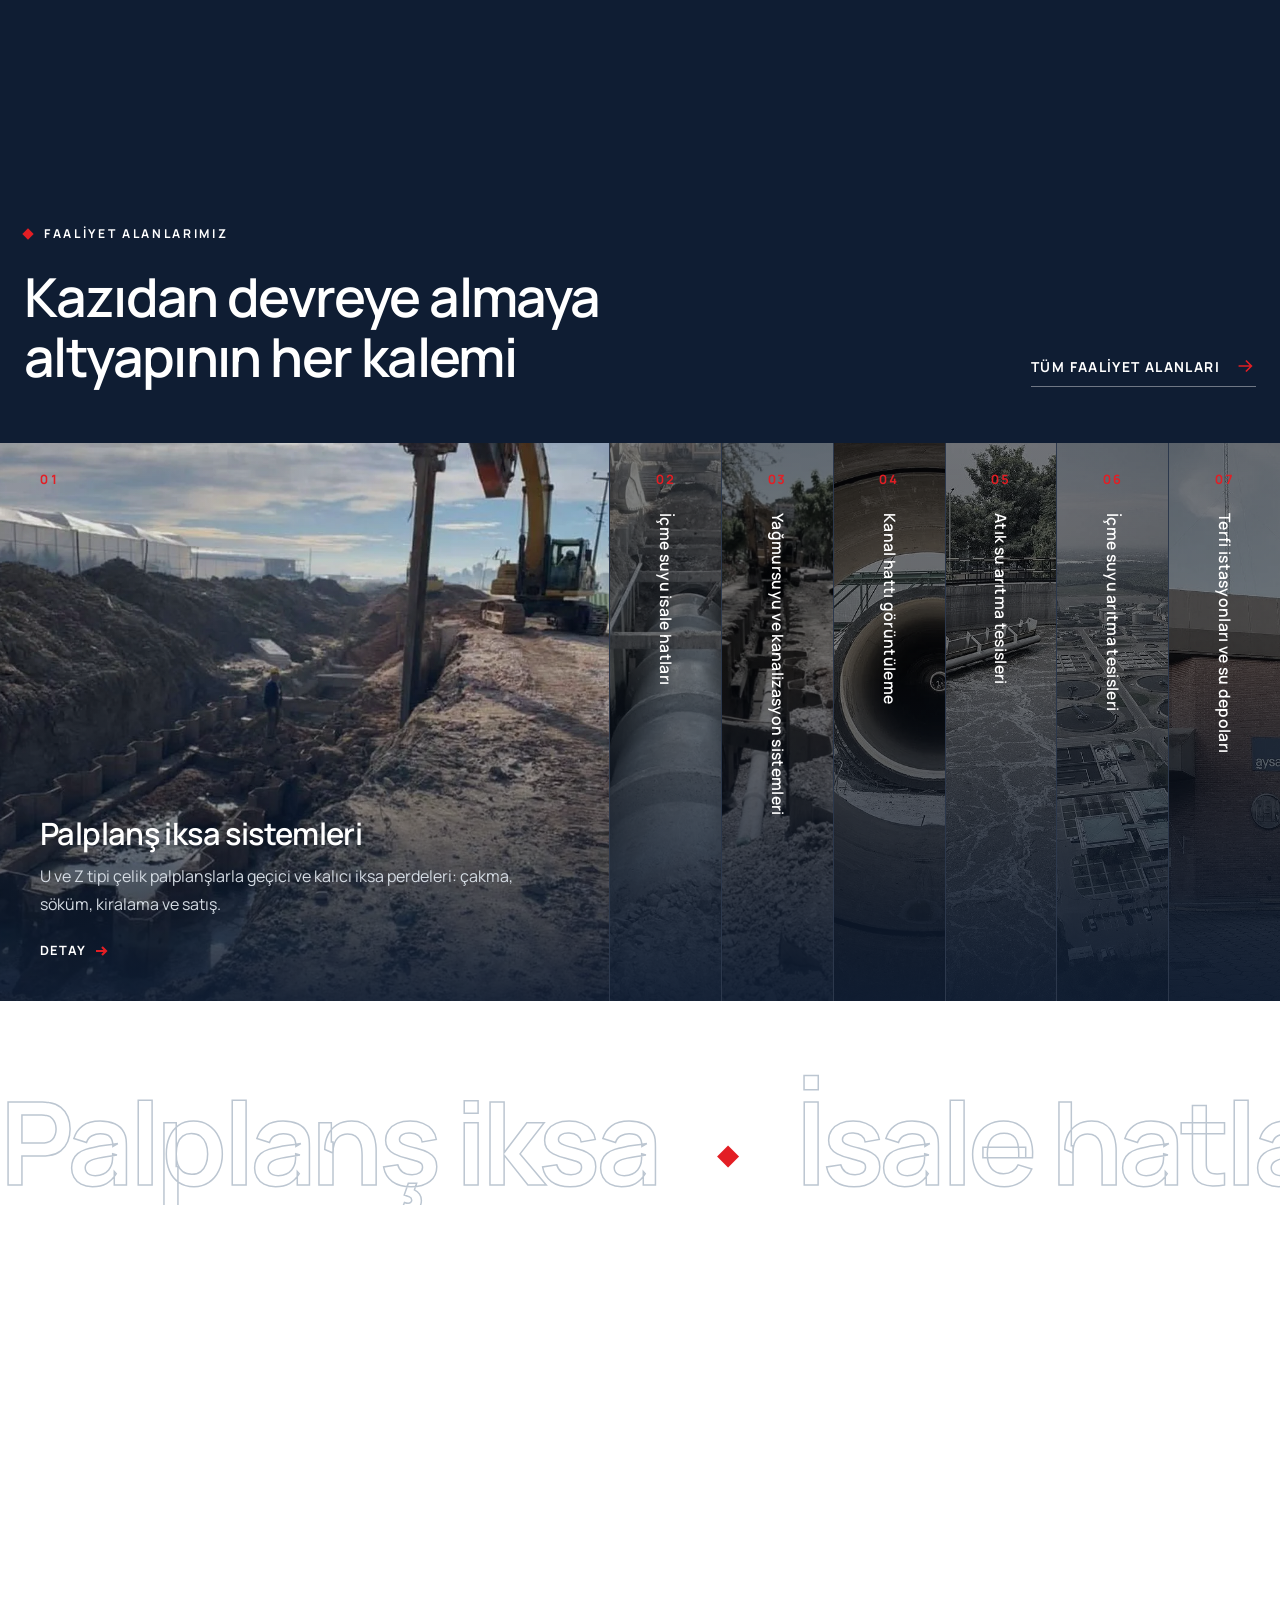
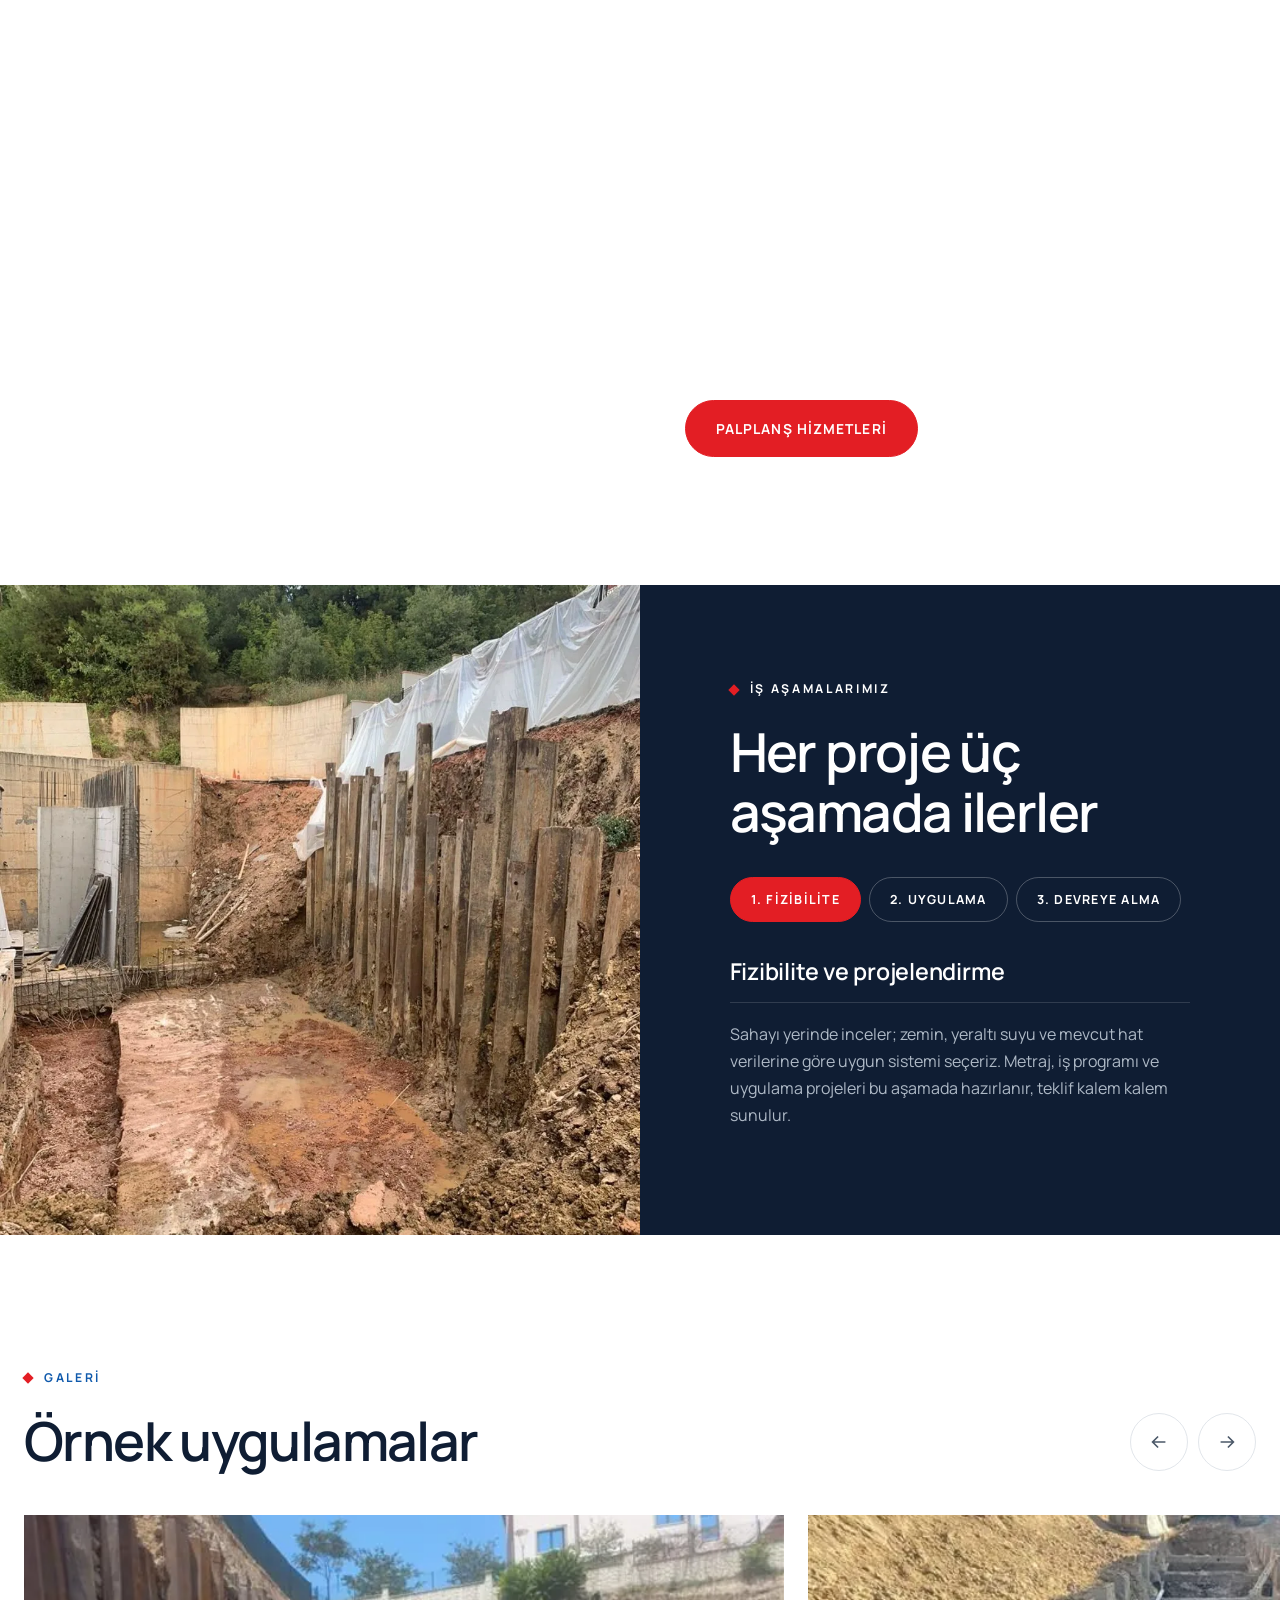
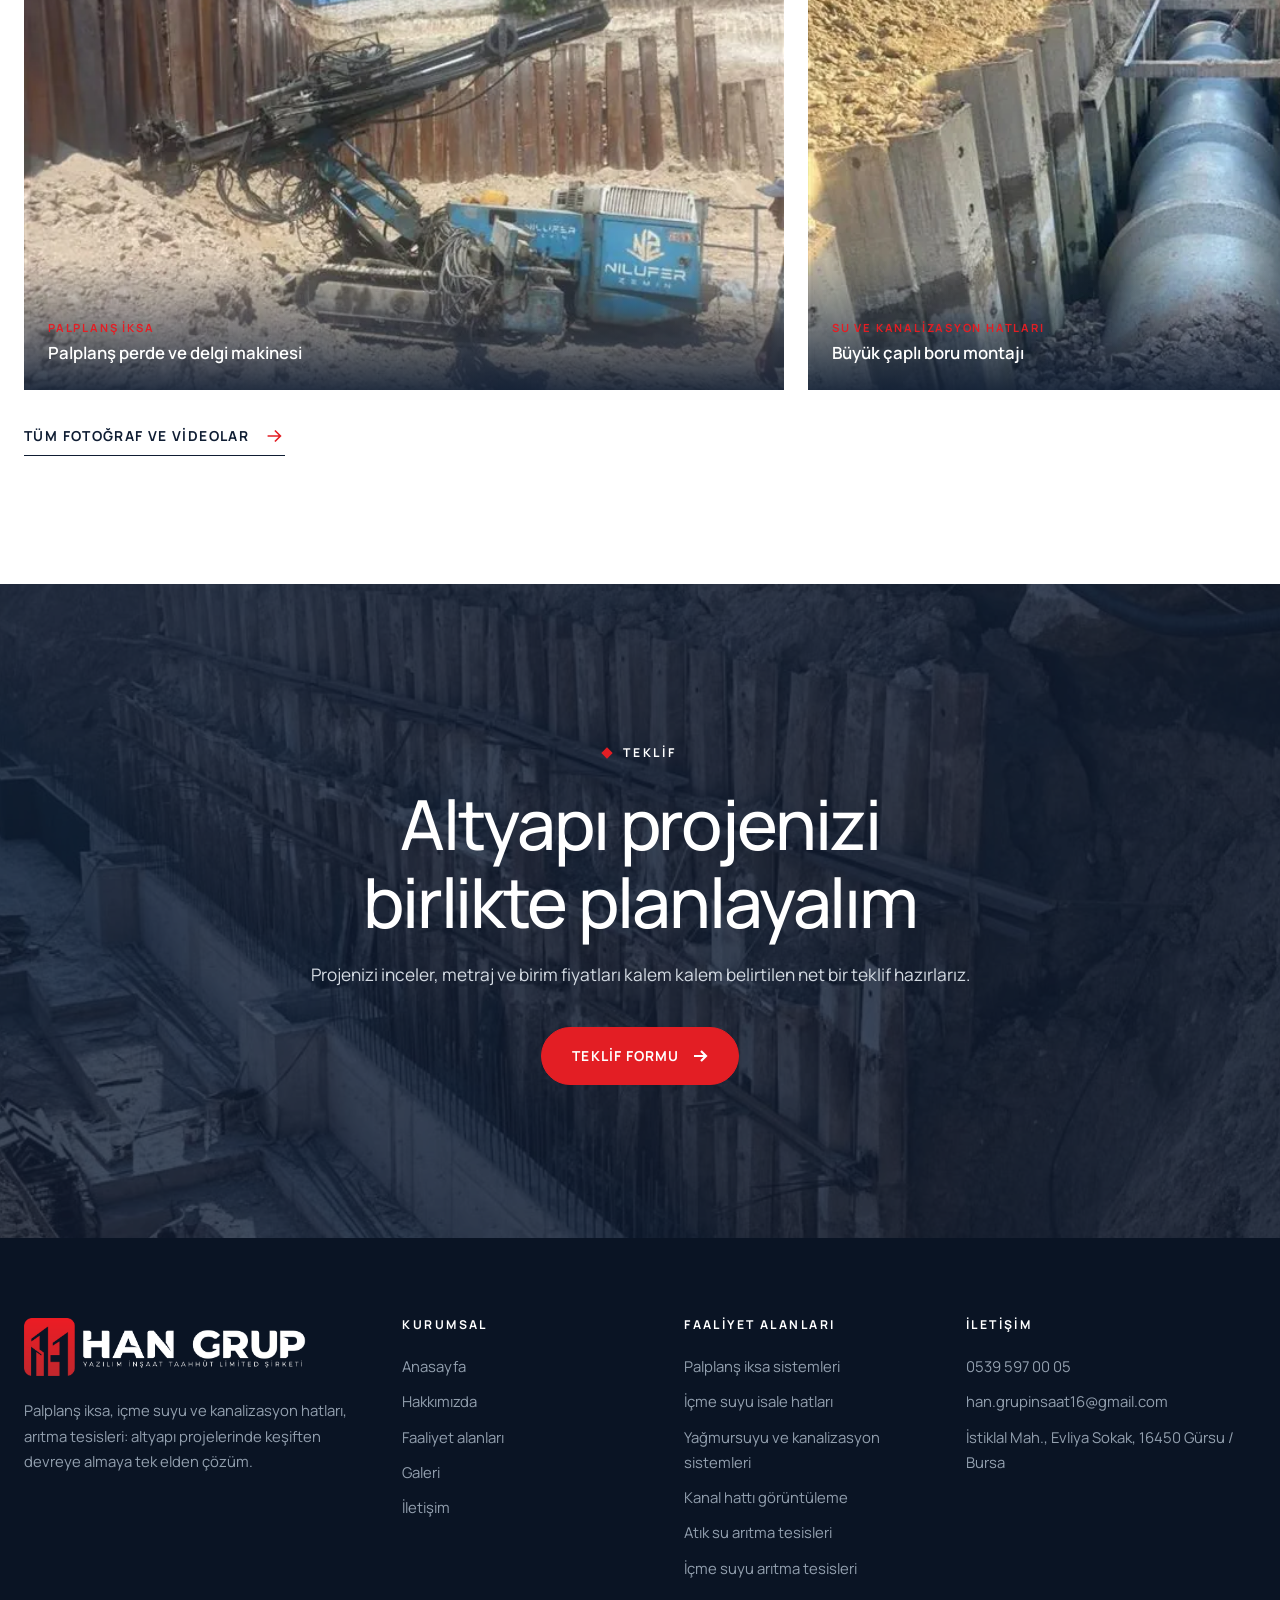
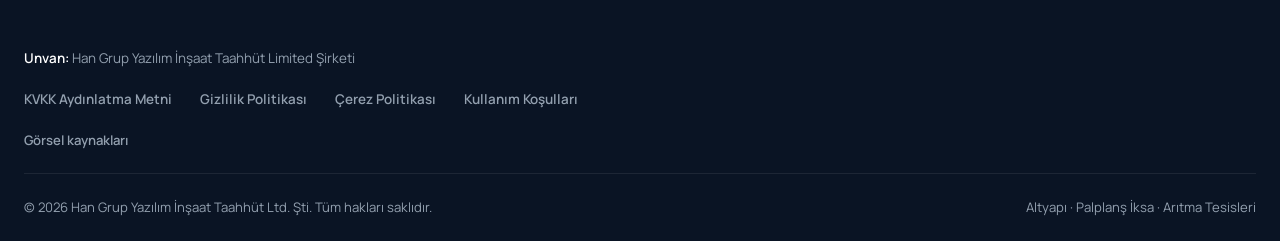
==== commit a57aa21f: "SEO: WebP images, alt text and dimensions, per-view meta, JSON-LD, sitemap, .htaccess Co-Authored-By" ====
--- a/index.html
+++ b/index.html
@@ -3,7 +3,11 @@
 <head>
 <meta charset="utf-8">
 <meta name="viewport" content="width=device-width, initial-scale=1">
-<title>Han Grup Yazılım İnşaat</title>
+<title>Han Grup Yazılım İnşaat | Gürsu Bursa Palplanş İksa, Kanalizasyon ve Arıtma Tesisi</title>
+<link rel="canonical" href="https://hangrupinsaat.com/">
+<meta name="robots" content="index, follow, max-image-preview:large, max-snippet:-1">
+<meta name="geo.region" content="TR-16">
+<meta name="geo.placename" content="Gürsu, Bursa">
 <meta name="description" content="Han Grup Yazılım İnşaat; palplanş iksa sistemleri, içme suyu isale hatları, kanalizasyon ve yağmursuyu şebekeleri, kanal hattı görüntüleme ile atık su ve içme suyu arıtma tesisleri inşaatı.">
 <meta name="referrer" content="strict-origin-when-cross-origin">
 <meta name="theme-color" content="#0f1d33">
@@ -11,9 +15,124 @@
 <meta property="og:locale" content="tr_TR">
 <meta property="og:title" content="Han Grup Yazılım İnşaat | Altyapı, Palplanş İksa ve Arıtma Tesisleri">
 <meta property="og:description" content="Palplanş iksa, su ve kanalizasyon hatları, arıtma tesisleri: altyapı projelerinde keşiften devreye almaya tek elden çözüm.">
-<meta property="og:image" content="assets/img/saha/34.jpg">
+<meta property="og:url" content="https://hangrupinsaat.com/">
+<meta property="og:site_name" content="Han Grup Yazılım İnşaat">
+<meta property="og:image" content="https://hangrupinsaat.com/assets/img/saha/34.jpg">
+<meta name="twitter:card" content="summary_large_image">
 <link rel="icon" type="image/png" href="assets/img/logo-ikon.png">
-<link rel="stylesheet" href="assets/app.css?v=5">
+<script type="application/ld+json">
+{
+ "@context": "https://schema.org",
+ "@type": "GeneralContractor",
+ "@id": "https://hangrupinsaat.com/#firma",
+ "name": "Han Grup Yazılım İnşaat Taahhüt Limited Şirketi",
+ "alternateName": "Han Grup Yazılım İnşaat",
+ "url": "https://hangrupinsaat.com/",
+ "logo": "https://hangrupinsaat.com/assets/img/logo.png",
+ "image": "https://hangrupinsaat.com/assets/img/saha/34.jpg",
+ "telephone": "+905395970005",
+ "email": "han.grupinsaat16@gmail.com",
+ "address": {
+  "@type": "PostalAddress",
+  "streetAddress": "İstiklal Mah., Evliya Sokak",
+  "postalCode": "16450",
+  "addressLocality": "Gürsu",
+  "addressRegion": "Bursa",
+  "addressCountry": "TR"
+ },
+ "hasMap": "https://maps.app.goo.gl/MutekGELJhAWVHfw7",
+ "areaServed": {
+  "@type": "Country",
+  "name": "Türkiye"
+ },
+ "knowsAbout": [
+  "Palplanş iksa sistemleri",
+  "İçme suyu isale hatları",
+  "Yağmursuyu ve kanalizasyon sistemleri",
+  "Kanal hattı görüntüleme",
+  "Atık su arıtma tesisleri",
+  "İçme suyu arıtma tesisleri",
+  "Terfi istasyonları ve su depoları"
+ ],
+ "hasOfferCatalog": {
+  "@type": "OfferCatalog",
+  "name": "Faaliyet alanları",
+  "itemListElement": [
+   {
+    "@type": "Offer",
+    "itemOffered": {
+     "@type": "Service",
+     "name": "Palplanş iksa sistemleri",
+     "provider": {
+      "@id": "https://hangrupinsaat.com/#firma"
+     }
+    }
+   },
+   {
+    "@type": "Offer",
+    "itemOffered": {
+     "@type": "Service",
+     "name": "İçme suyu isale hatları",
+     "provider": {
+      "@id": "https://hangrupinsaat.com/#firma"
+     }
+    }
+   },
+   {
+    "@type": "Offer",
+    "itemOffered": {
+     "@type": "Service",
+     "name": "Yağmursuyu ve kanalizasyon sistemleri",
+     "provider": {
+      "@id": "https://hangrupinsaat.com/#firma"
+     }
+    }
+   },
+   {
+    "@type": "Offer",
+    "itemOffered": {
+     "@type": "Service",
+     "name": "Kanal hattı görüntüleme",
+     "provider": {
+      "@id": "https://hangrupinsaat.com/#firma"
+     }
+    }
+   },
+   {
+    "@type": "Offer",
+    "itemOffered": {
+     "@type": "Service",
+     "name": "Atık su arıtma tesisleri",
+     "provider": {
+      "@id": "https://hangrupinsaat.com/#firma"
+     }
+    }
+   },
+   {
+    "@type": "Offer",
+    "itemOffered": {
+     "@type": "Service",
+     "name": "İçme suyu arıtma tesisleri",
+     "provider": {
+      "@id": "https://hangrupinsaat.com/#firma"
+     }
+    }
+   },
+   {
+    "@type": "Offer",
+    "itemOffered": {
+     "@type": "Service",
+     "name": "Terfi istasyonları ve su depoları",
+     "provider": {
+      "@id": "https://hangrupinsaat.com/#firma"
+     }
+    }
+   }
+  ]
+ }
+}
+</script>
+<link rel="stylesheet" href="assets/app.css?v=6">
 </head>
 <body>
 
@@ -21,7 +140,7 @@
 <header id="hdr">
   <div class="wrap nav">
     <a href="#anasayfa" class="logo" aria-label="Han Grup Yazılım İnşaat ana sayfa">
-      <img class="l-w" src="assets/img/logo-beyaz.png" alt="Han Grup Yazılım İnşaat Taahhüt Limited Şirketi" width="900" height="186"><img class="l-c" src="assets/img/logo.png" alt="" width="900" height="186">
+      <img class="l-w" src="assets/img/logo-beyaz.png" alt="Han Grup Yazılım İnşaat Taahhüt Limited Şirketi" width="900" height="186"><img class="l-c" src="assets/img/logo.png" alt="" aria-hidden="true" width="900" height="186">
     </a>
     <ul class="menu" id="menu">
       <li><a href="#anasayfa" data-nav="anasayfa">Anasayfa</a></li>
@@ -74,8 +193,8 @@
   <section class="sec spot">
     <div class="wrap spot-grid">
       <div class="spot-pic">
-        <div class="mask"><img src="assets/img/saha/53.jpg" alt="Ekskavatörle çakılan palplanş perde" loading="lazy" data-par="0.12"></div>
-        <div class="mask small"><img src="assets/img/saha/40.jpg" alt="Palplanş kuşak ve ankraj detayı" loading="lazy"></div>
+        <div class="mask"><img src="assets/img/saha/53.webp" alt="Ekskavatörle çakılan palplanş perde" loading="lazy" data-par="0.12"></div>
+        <div class="mask small"><img src="assets/img/saha/40.webp" alt="Palplanş kuşak ve ankraj detayı" loading="lazy"></div>
       </div>
       <div>
         <div class="rv"><div class="kicker">Öne çıkan uzmanlığımız</div><h2>Palplanş iksa sistemleri</h2>
@@ -93,9 +212,9 @@
 
   <section class="split" aria-label="İş aşamalarımız">
     <div class="ph" id="stPh">
-      <img src="assets/img/saha/23.jpg" alt="" class="on" loading="lazy">
-      <img src="assets/img/saha/12.jpg" alt="" loading="lazy">
-      <img src="assets/img/aritma-havuz.jpg" alt="" loading="lazy">
+      <img src="assets/img/saha/23.webp" alt="Palplanş çakma çalışması, Han Grup şantiyesi" class="on" loading="lazy">
+      <img src="assets/img/saha/12.webp" alt="Boru hattı kazısında palplanş iksa uygulaması" loading="lazy">
+      <img src="assets/img/aritma-havuz.webp" alt="Arıtma tesisi havuz inşaatı" loading="lazy">
     </div>
     <div class="tx"><div>
       <div class="kicker">İş aşamalarımız</div>
@@ -126,7 +245,7 @@
 
 <!-- =====================================================  KURUMSAL  -->
 <div class="view" id="v-kurumsal">
-  <section class="banner"><img src="assets/img/banner/kurumsal.jpg?v=2" alt=""><div class="wrap"><h1>Kurumsal</h1><div class="crumb"><a href="#anasayfa">Anasayfa</a><span>/</span><b>Kurumsal</b></div></div></section>
+  <section class="banner"><img src="assets/img/banner/kurumsal.webp?v=2" alt=""><div class="wrap"><h1>Kurumsal</h1><div class="crumb"><a href="#anasayfa">Anasayfa</a><span>/</span><b>Kurumsal</b></div></div></section>
   <section class="sec">
     <div class="wrap about">
       <div class="rv">
@@ -137,8 +256,8 @@
         <p style="margin-top:28px"><a href="#iletisim" class="btn">Bize ulaşın</a></p>
       </div>
       <div class="pics rv" style="--d:1">
-        <img class="p1" src="assets/img/saha/13.jpg" alt="Palplanşlı hendekte boru hattı" loading="lazy">
-        <img class="p2" src="assets/img/aritma-havuz.jpg" alt="Arıtma tesisi havuzu" loading="lazy">
+        <img class="p1" src="assets/img/saha/13.webp" alt="Palplanşlı hendekte boru hattı" loading="lazy">
+        <img class="p2" src="assets/img/aritma-havuz.webp" alt="Arıtma tesisi havuzu" loading="lazy">
       </div>
     </div>
   </section>
@@ -179,7 +298,7 @@
 
 <!-- =====================================================  FAALİYET ALANLARI  -->
 <div class="view" id="v-faaliyet-alanlari">
-  <section class="banner"><img src="assets/img/banner/faaliyet.jpg?v=2" alt=""><div class="wrap"><h1>Faaliyet Alanları</h1><div class="crumb"><a href="#anasayfa">Anasayfa</a><span>/</span><b>Faaliyet Alanları</b></div></div></section>
+  <section class="banner"><img src="assets/img/banner/faaliyet.webp?v=2" alt=""><div class="wrap"><h1>Faaliyet Alanları</h1><div class="crumb"><a href="#anasayfa">Anasayfa</a><span>/</span><b>Faaliyet Alanları</b></div></div></section>
   <section class="sec" style="padding-top:20px">
     <div class="wrap" id="rows"></div>
   </section>
@@ -204,7 +323,7 @@
 
 <!-- =====================================================  GALERİ  -->
 <div class="view" id="v-galeri">
-  <section class="banner"><img src="assets/img/banner/galeri.jpg?v=2" alt=""><div class="wrap"><h1>Galeri</h1><div class="crumb"><a href="#anasayfa">Anasayfa</a><span>/</span><b>Galeri</b></div></div></section>
+  <section class="banner"><img src="assets/img/banner/galeri.webp?v=2" alt=""><div class="wrap"><h1>Galeri</h1><div class="crumb"><a href="#anasayfa">Anasayfa</a><span>/</span><b>Galeri</b></div></div></section>
   <section class="sec">
     <div class="wrap">
       <div class="filters" id="filters"></div>
@@ -223,7 +342,7 @@
 
 <!-- =====================================================  İLETİŞİM  -->
 <div class="view" id="v-iletisim">
-  <section class="banner"><img src="assets/img/banner/iletisim.jpg?v=2" alt=""><div class="wrap"><h1>İletişim</h1><div class="crumb"><a href="#anasayfa">Anasayfa</a><span>/</span><b>İletişim</b></div></div></section>
+  <section class="banner"><img src="assets/img/banner/iletisim.webp?v=2" alt=""><div class="wrap"><h1>İletişim</h1><div class="crumb"><a href="#anasayfa">Anasayfa</a><span>/</span><b>İletişim</b></div></div></section>
   <section class="sec soft">
     <div class="wrap">
       <div class="contact">
@@ -257,7 +376,7 @@
 
 <!-- =====================================================  YASAL BİLGİLER  -->
 <div class="view" id="v-yasal">
-  <section class="banner"><img src="assets/img/banner/yasal.jpg?v=2" alt=""><div class="wrap"><h1>Yasal Bilgiler</h1><div class="crumb"><a href="#anasayfa">Anasayfa</a><span>/</span><b>Yasal Bilgiler</b></div></div></section>
+  <section class="banner"><img src="assets/img/banner/yasal.webp?v=2" alt=""><div class="wrap"><h1>Yasal Bilgiler</h1><div class="crumb"><a href="#anasayfa">Anasayfa</a><span>/</span><b>Yasal Bilgiler</b></div></div></section>
   <section class="sec">
     <div class="wrap legal">
       <nav class="legal-nav" aria-label="Yasal metinler">
@@ -347,7 +466,7 @@
 </main>
 
 <section class="cta">
-  <img src="assets/img/banner/cta.jpg?v=2" alt="" loading="lazy" data-par="0.15">
+  <img src="assets/img/banner/cta.webp?v=2" alt="" loading="lazy" data-par="0.15">
   <div class="wrap">
     <div class="kicker">Teklif</div>
     <h2>Altyapı projenizi birlikte planlayalım</h2>
@@ -378,7 +497,7 @@
 <div class="lb" id="lb"><button aria-label="Kapat">×</button><img alt=""><p></p></div>
 <button class="top" id="toTop" aria-label="Yukarı çık">↑</button>
 
-<script src="assets/data.js?v=4"></script>
-<script src="assets/app.js?v=4"></script>
+<script src="assets/data.js?v=5"></script>
+<script src="assets/app.js?v=5"></script>
 </body>
 </html>
--- a/assets/app.css
+++ b/assets/app.css
@@ -447,3 +447,6 @@
 .legal-links a:hover{color:#fff}
 @media (max-width:960px){.legal{grid-template-columns:1fr}.legal-nav{position:static;grid-template-columns:1fr 1fr;gap:0 24px}}
 @media (max-width:640px){.legal-nav{grid-template-columns:1fr}}
+
+/* width/height öznitelikleri oran korur; sınıf kuralları yine önceliklidir */
+:where(img[width][height]){height:auto}
